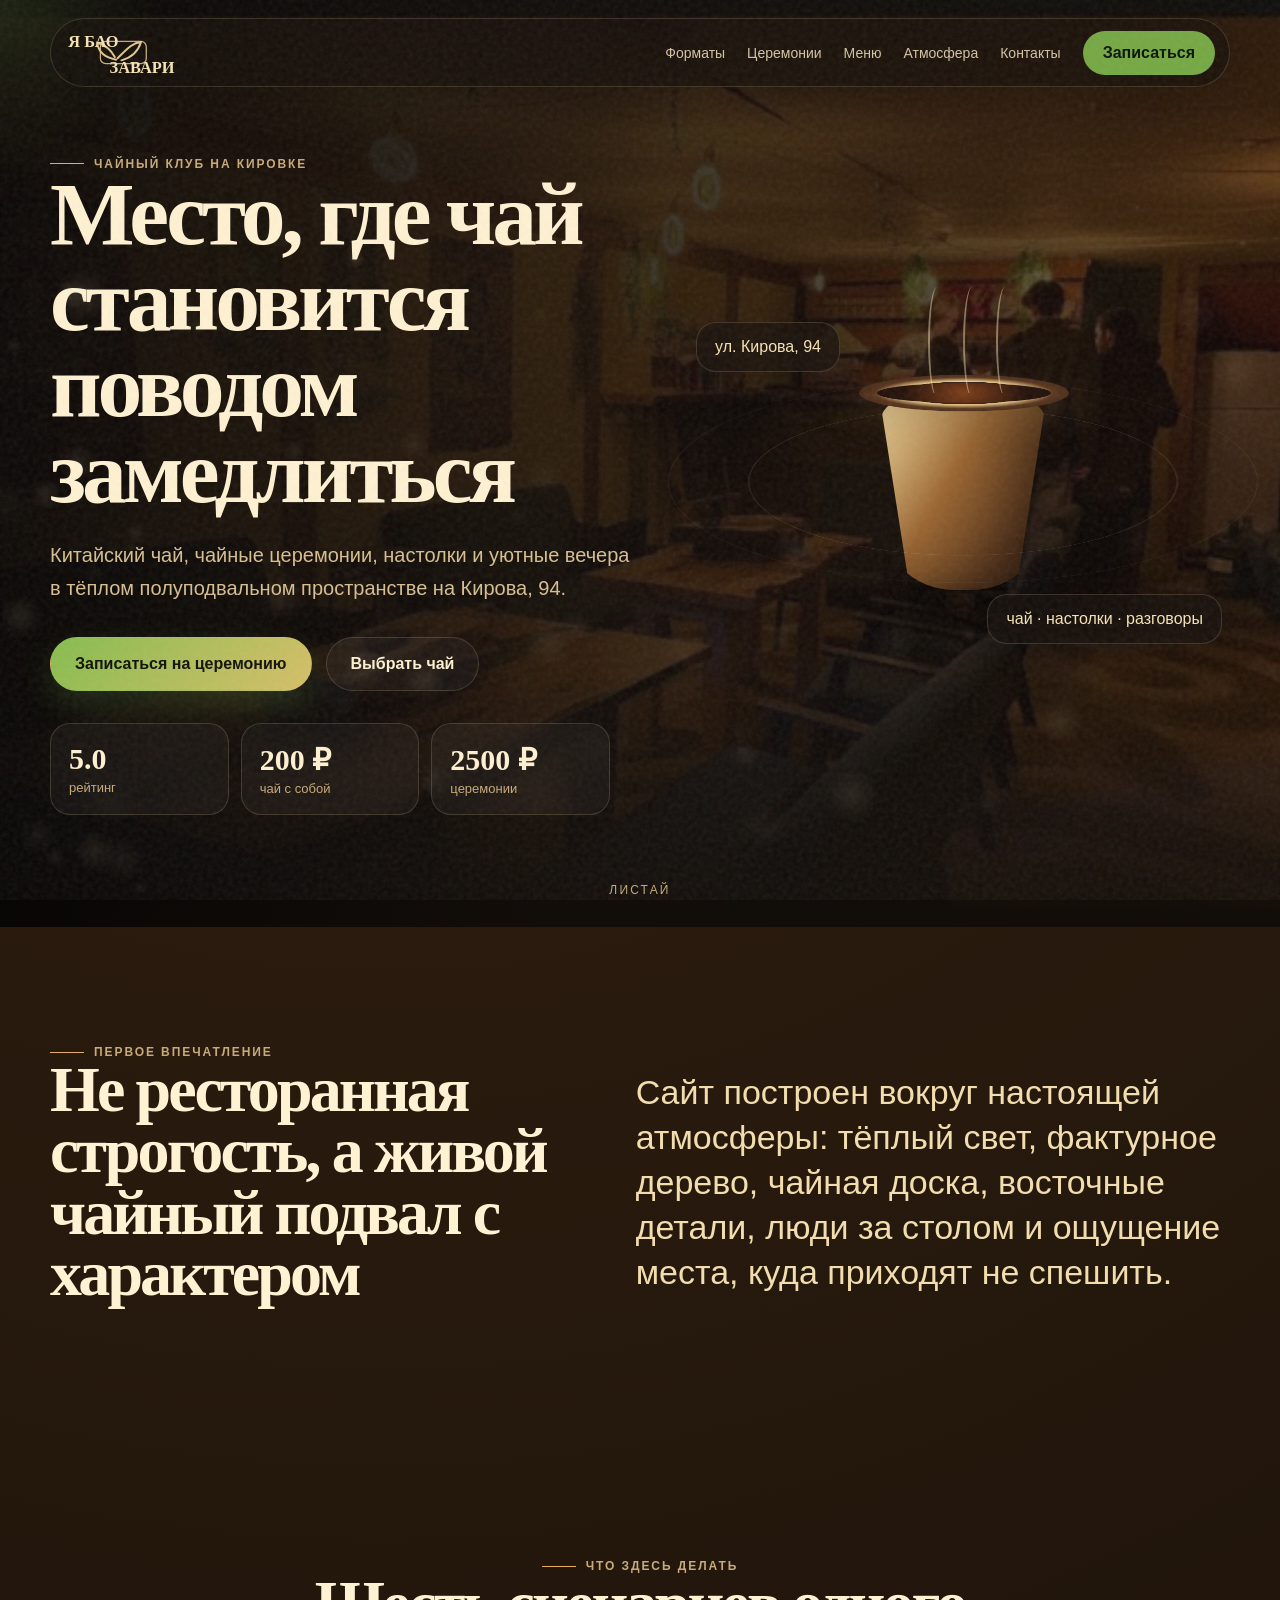
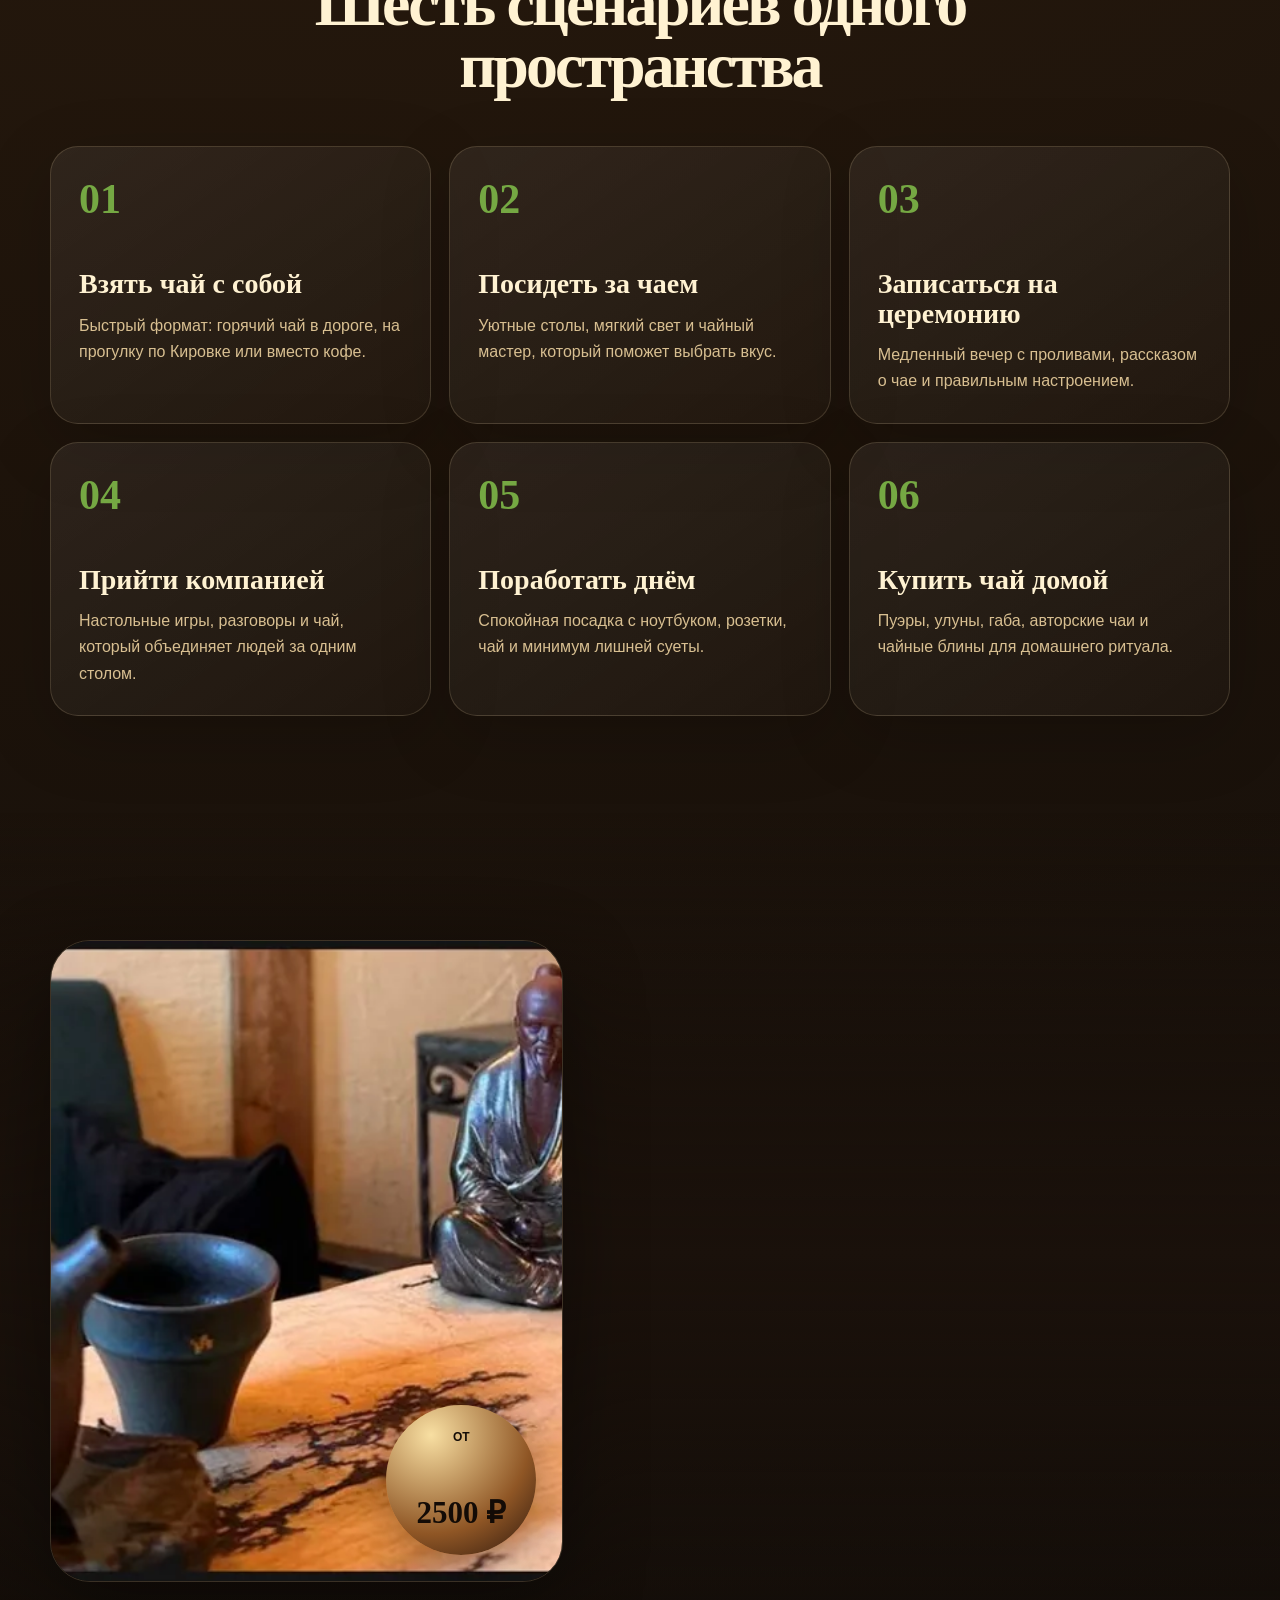
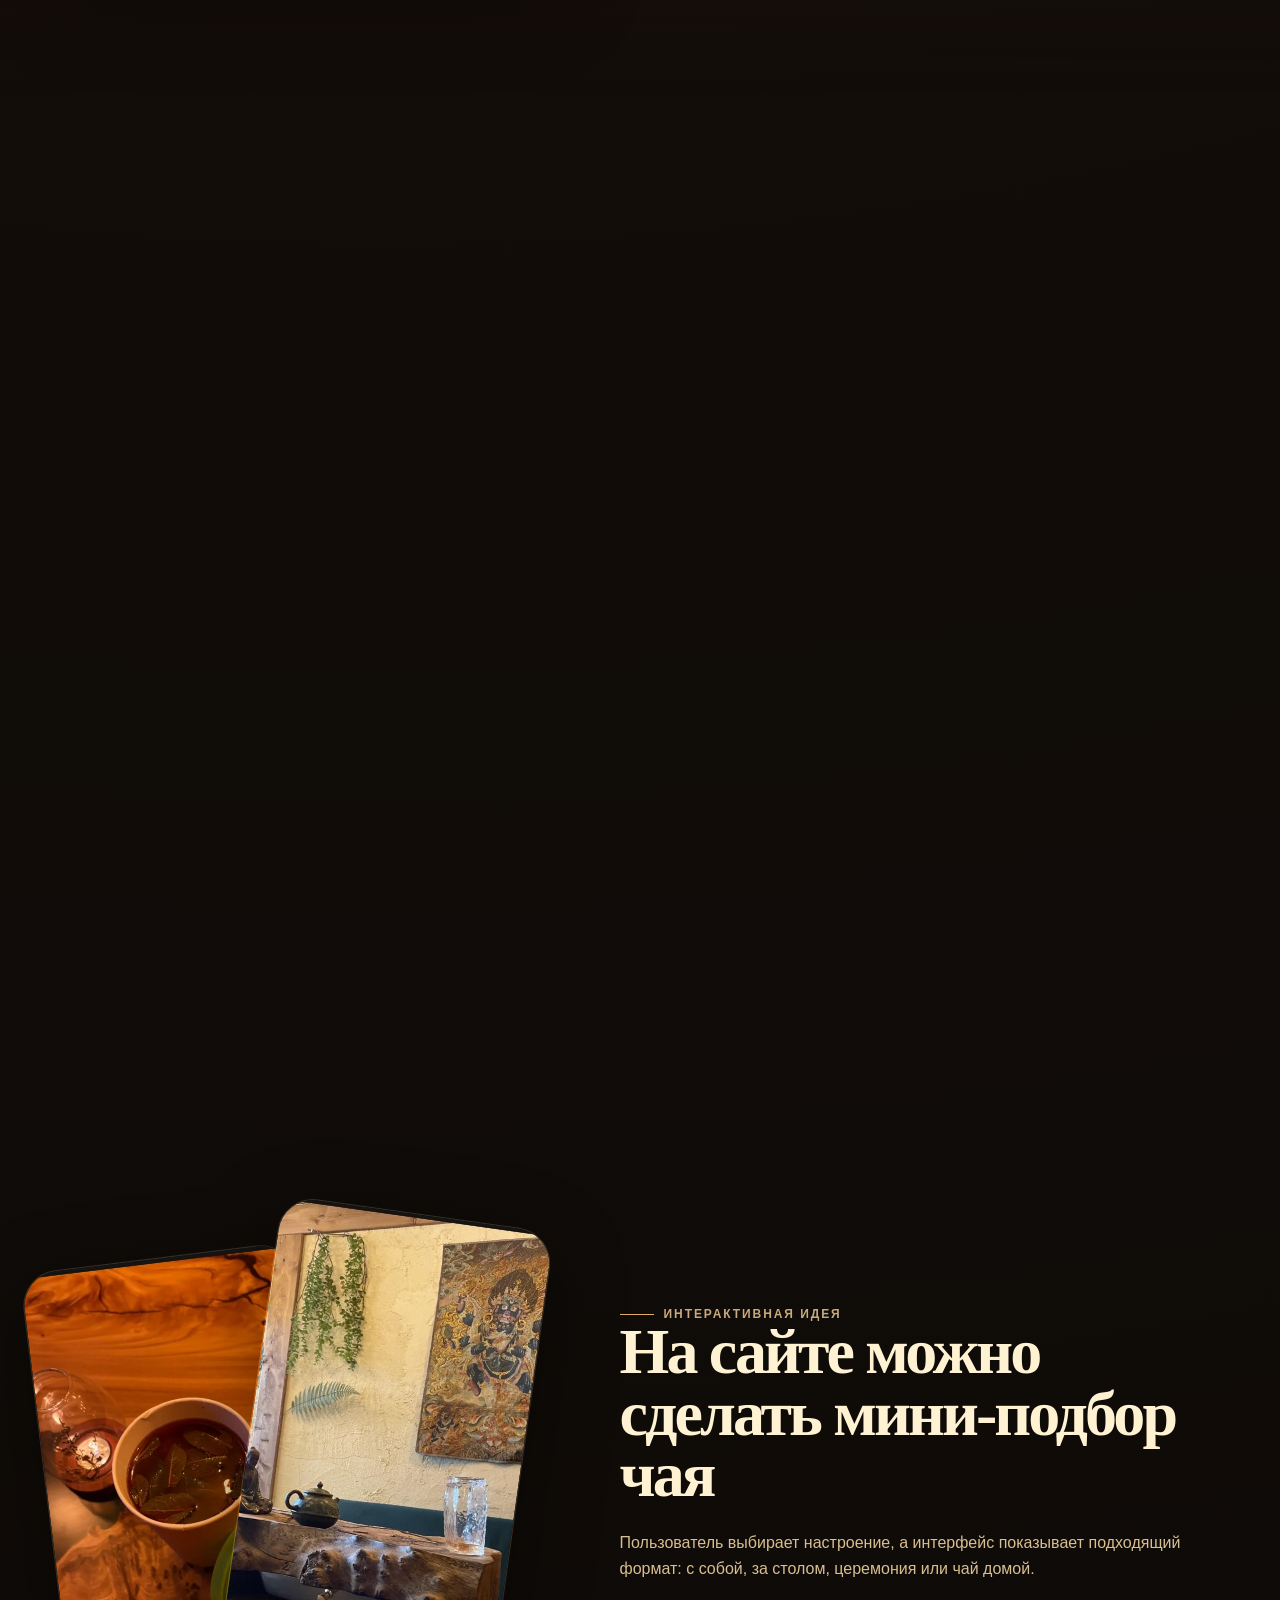
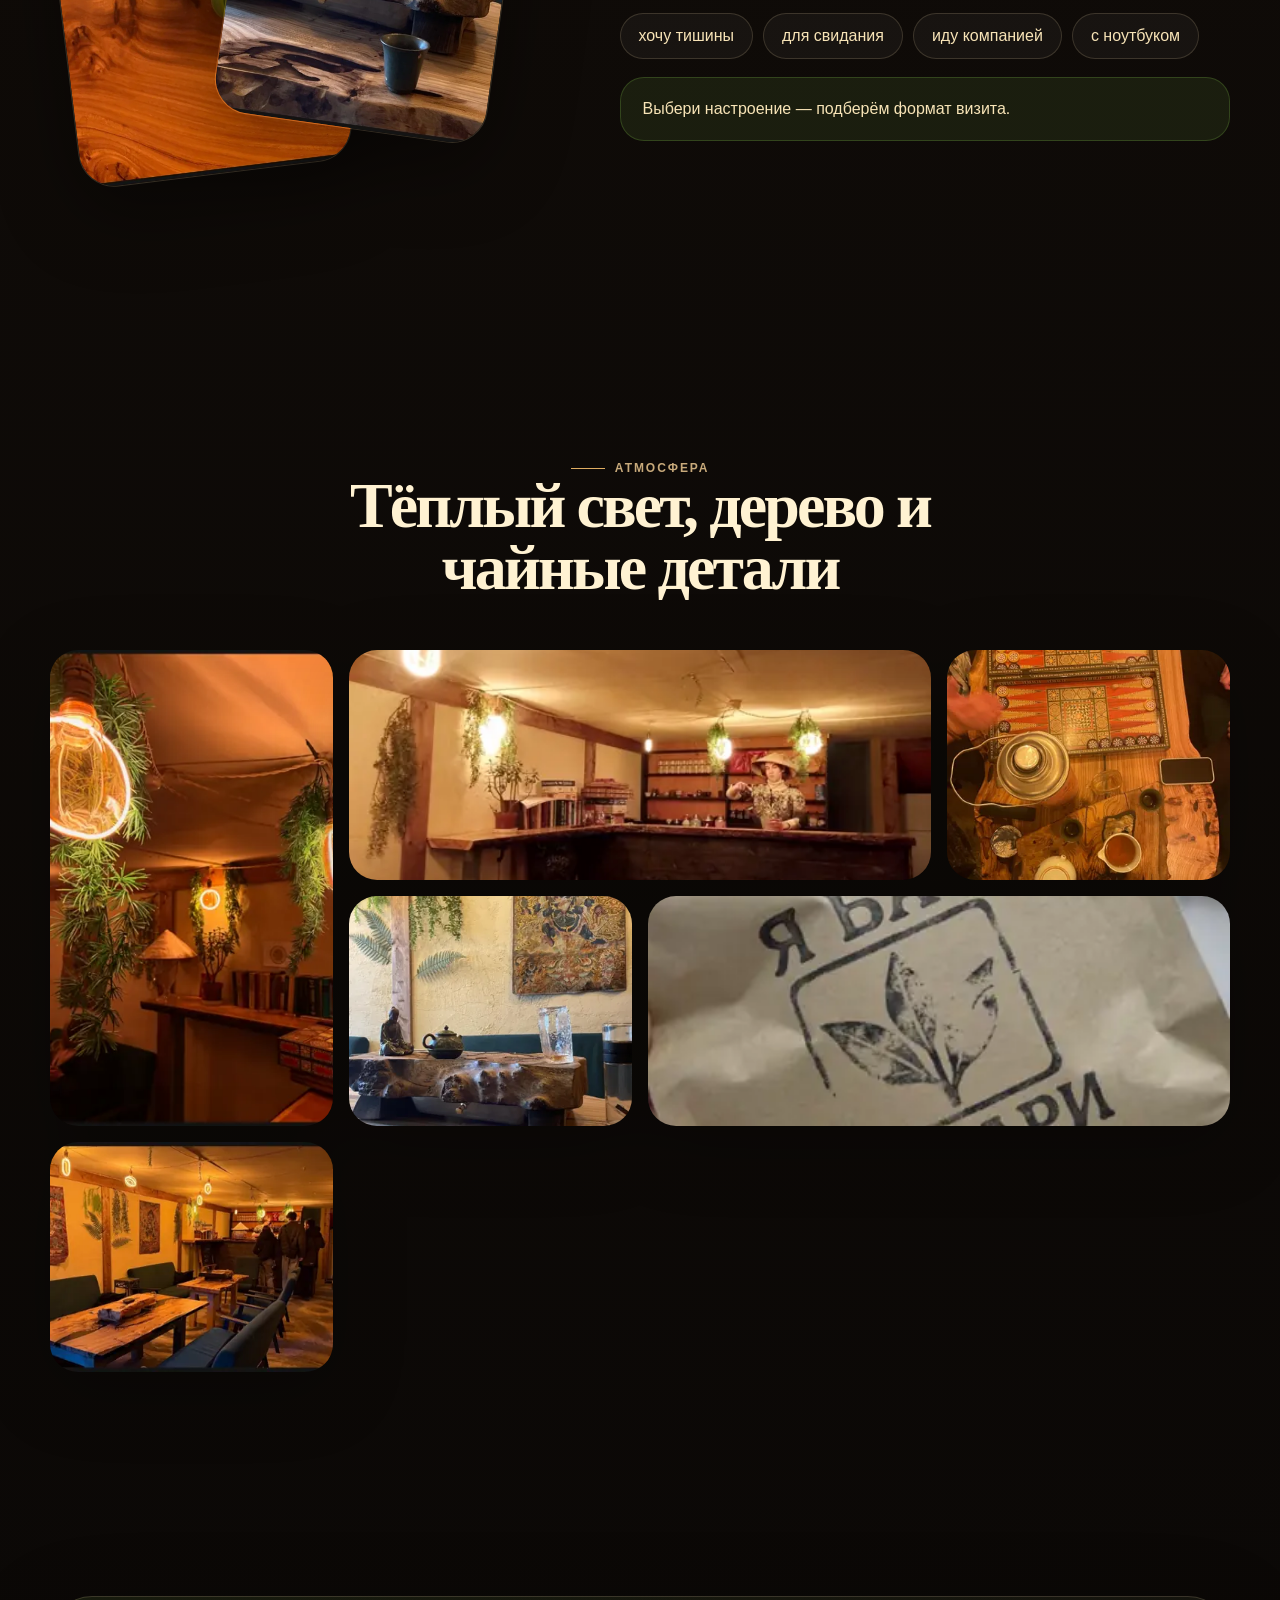
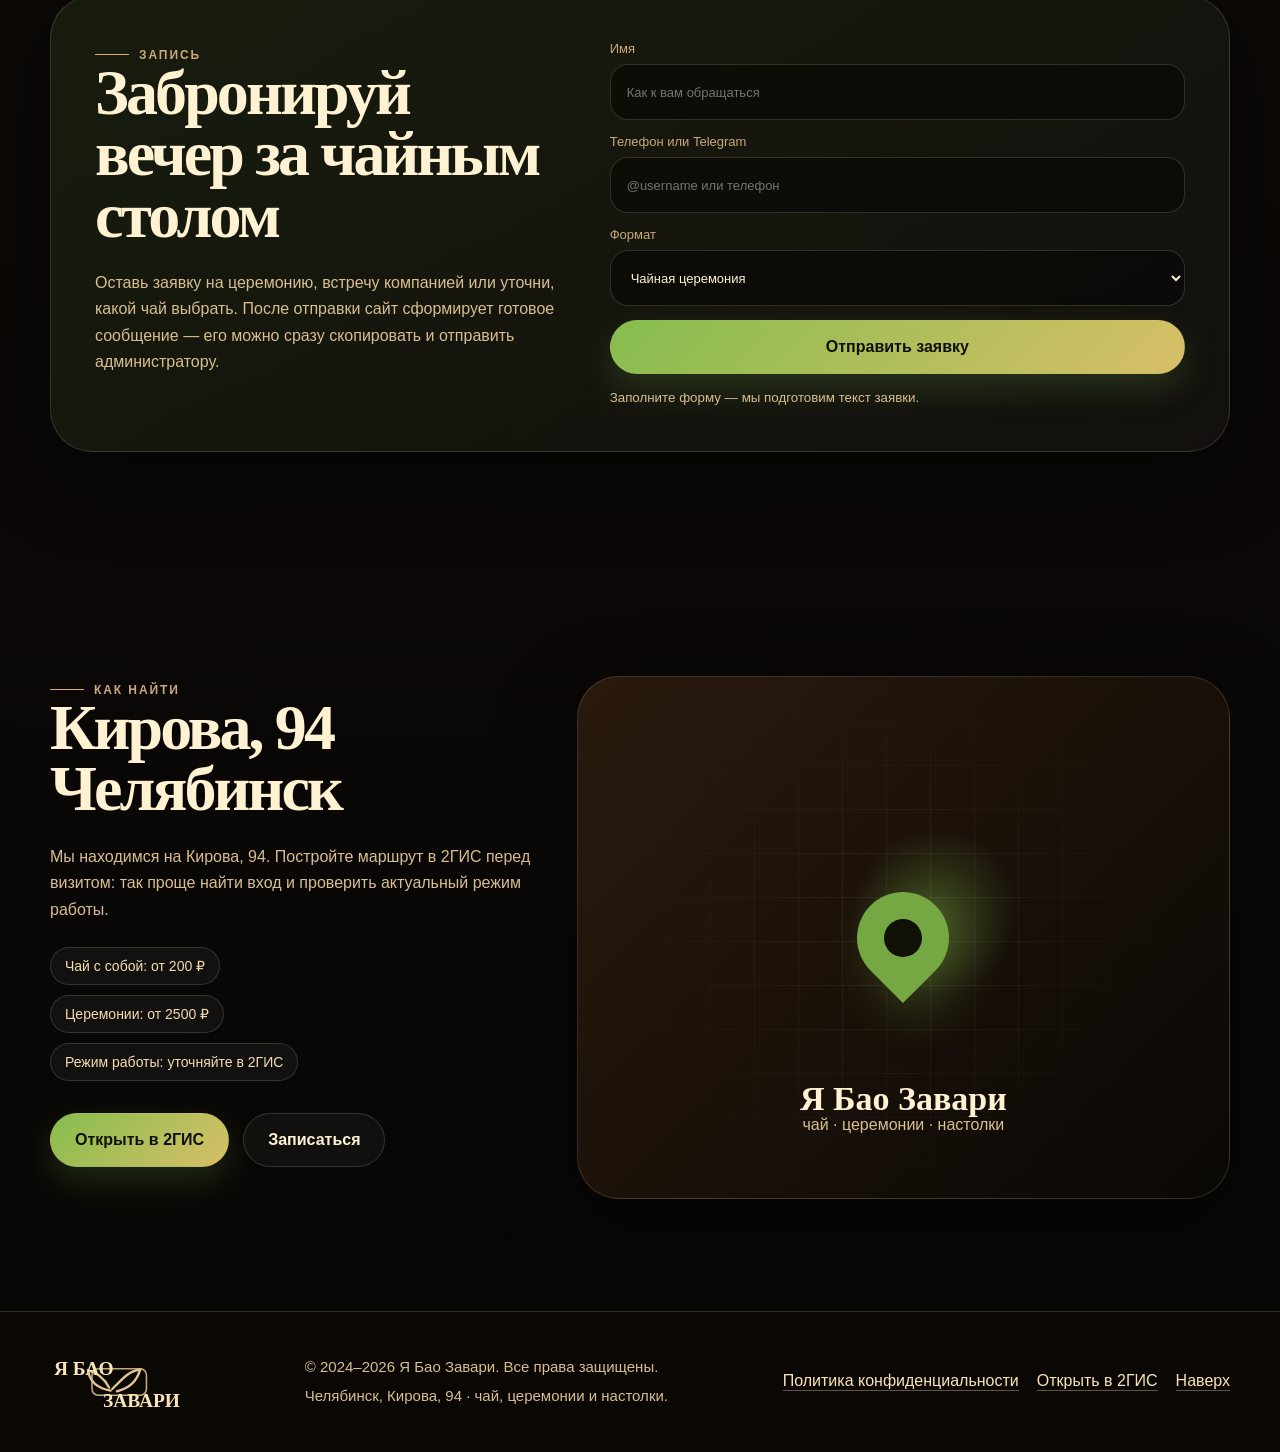
==== index.html @ 12f54cf1 "Доработка сайта" ====
<!doctype html>
<html lang="ru">
<head>
  <meta charset="UTF-8" />
  <meta name="viewport" content="width=device-width, initial-scale=1.0" />
  <title>Я Бао Завари — чайный клуб на Кировке</title>
  <meta name="description" content="Китайский чай, чайные церемонии, настолки и душевные вечера в чайной Я Бао Завари на Кирова, 94 в Челябинске." />
  <link rel="preload" href="assets/images/interior-wide.webp" as="image" />
  <link rel="stylesheet" href="css/styles.css" />
</head>
<body>
  <div class="noise" aria-hidden="true"></div>
  <div class="cursor-glow" aria-hidden="true"></div>
  <div class="preloader" aria-hidden="true"><span></span><b>завариваем</b></div>

  <header class="header" data-header>
    <a class="logo" href="#top" aria-label="Я Бао Завари">
      <img src="assets/icons/logo.svg" alt="Я Бао Завари" width="180" height="72" />
    </a>
    <button class="burger" type="button" aria-label="Открыть меню" aria-expanded="false"><span></span><span></span></button>
    <nav class="nav" data-nav>
      <a href="#rituals">Форматы</a>
      <a href="#ceremony">Церемонии</a>
      <a href="#menu">Меню</a>
      <a href="#gallery">Атмосфера</a>
      <a href="#contacts">Контакты</a>
    </nav>
    <a class="header-cta" href="#booking">Записаться</a>
  </header>

  <main id="top">
    <section class="hero section">
      <canvas class="steam-canvas" data-steam aria-hidden="true"></canvas>
      <div class="hero-bg">
        <img src="assets/images/interior-wide.webp" alt="Интерьер чайной Я Бао Завари" />
      </div>
      <div class="container hero-grid">
        <div class="hero-content reveal">
          <div class="eyebrow"><span></span> чайный клуб на Кировке</div>
          <h1>Место, где чай становится поводом замедлиться</h1>
          <p>Китайский чай, чайные церемонии, настолки и уютные вечера в тёплом полуподвальном пространстве на Кирова, 94.</p>
          <div class="hero-actions">
            <a href="#booking" class="btn btn-primary">Записаться на церемонию</a>
            <a href="#menu" class="btn btn-ghost">Выбрать чай</a>
          </div>
          <div class="stats" aria-label="Ключевая информация">
            <div><b>5.0</b><span>рейтинг</span></div>
            <div><b>200 ₽</b><span>чай с собой</span></div>
            <div><b>2500 ₽</b><span>церемонии</span></div>
          </div>
        </div>
        <div class="hero-visual reveal" data-tilt>
          <div class="orbit orbit-1"></div>
          <div class="orbit orbit-2"></div>
          <div class="tea-cup-3d">
            <div class="cup-steam"><i></i><i></i><i></i></div>
            <div class="cup-top"><span></span></div>
            <div class="cup-body"></div>
            <div class="cup-shadow"></div>
          </div>
          <div class="floating-card card-tea">ул. Кирова, 94</div>
          <div class="floating-card card-game">чай · настолки · разговоры</div>
        </div>
      </div>
      <a class="scroll-hint" href="#rituals">листай</a>
    </section>

    <section class="section intro">
      <div class="container split">
        <div class="section-head reveal">
          <div class="eyebrow"><span></span> первое впечатление</div>
          <h2>Не ресторанная строгость, а живой чайный подвал с характером</h2>
        </div>
        <p class="big-text reveal">Сайт построен вокруг настоящей атмосферы: тёплый свет, фактурное дерево, чайная доска, восточные детали, люди за столом и ощущение места, куда приходят не спешить.</p>
      </div>
    </section>

    <section class="section rituals" id="rituals">
      <div class="container">
        <div class="section-head center reveal">
          <div class="eyebrow"><span></span> что здесь делать</div>
          <h2>Шесть сценариев одного пространства</h2>
        </div>
        <div class="ritual-grid">
          <article class="ritual-card reveal" data-tilt><b>01</b><h3>Взять чай с собой</h3><p>Быстрый формат: горячий чай в дороге, на прогулку по Кировке или вместо кофе.</p></article>
          <article class="ritual-card reveal" data-tilt><b>02</b><h3>Посидеть за чаем</h3><p>Уютные столы, мягкий свет и чайный мастер, который поможет выбрать вкус.</p></article>
          <article class="ritual-card reveal" data-tilt><b>03</b><h3>Записаться на церемонию</h3><p>Медленный вечер с проливами, рассказом о чае и правильным настроением.</p></article>
          <article class="ritual-card reveal" data-tilt><b>04</b><h3>Прийти компанией</h3><p>Настольные игры, разговоры и чай, который объединяет людей за одним столом.</p></article>
          <article class="ritual-card reveal" data-tilt><b>05</b><h3>Поработать днём</h3><p>Спокойная посадка с ноутбуком, розетки, чай и минимум лишней суеты.</p></article>
          <article class="ritual-card reveal" data-tilt><b>06</b><h3>Купить чай домой</h3><p>Пуэры, улуны, габа, авторские чаи и чайные блины для домашнего ритуала.</p></article>
        </div>
      </div>
    </section>

    <section class="section ceremony" id="ceremony">
      <div class="container ceremony-grid">
        <div class="ceremony-media reveal" data-tilt>
          <img src="assets/images/gongfu.webp" alt="Чайная церемония за деревянным столом" />
          <div class="price-badge"><span>от</span><b>2500 ₽</b></div>
        </div>
        <div class="ceremony-content reveal">
          <div class="eyebrow"><span></span> главный продукт</div>
          <h2>Чайная церемония — это вечер без спешки</h2>
          <p>Мастер подбирает чай под настроение, заваривает проливами и ведёт через вкус, аромат и разговор. Подходит для свидания, небольшой компании или первого знакомства с китайским чаем.</p>
          <ul class="check-list">
            <li>запись заранее</li>
            <li>формат для пары или компании</li>
            <li>погружение в сорта и способы заваривания</li>
            <li>живой сценарий без музейной скуки</li>
          </ul>
          <a href="#booking" class="btn btn-primary">Хочу церемонию</a>
        </div>
      </div>
    </section>

    <section class="section menu" id="menu">
      <div class="container">
        <div class="section-head reveal">
          <div class="eyebrow"><span></span> меню по настроению</div>
          <h2>Выбирай не сорт, а состояние</h2>
        </div>
        <div class="menu-tabs reveal" role="tablist" aria-label="Фильтр меню">
          <button class="active" data-filter="all">всё</button>
          <button data-filter="deep">глубже</button>
          <button data-filter="soft">мягче</button>
          <button data-filter="fresh">свежее</button>
          <button data-filter="sweet">сладко</button>
        </div>
        <div class="tea-menu" data-menu>
          <article data-cat="deep" class="reveal"><span>шу пуэр</span><h3>Тёмный, плотный, земляной</h3><p>Для вечера, разговоров и состояния «хочу заземлиться».</p><b>от 250 ₽</b></article>
          <article data-cat="soft" class="reveal"><span>габа</span><h3>Мягкий чай для спокойствия</h3><p>Когда нужно выдохнуть, убрать шум и сесть поудобнее.</p><b>от 300 ₽</b></article>
          <article data-cat="fresh" class="reveal"><span>улун</span><h3>Цветочный и живой</h3><p>Для первого знакомства с китайским чаем и лёгкого настроения.</p><b>от 250 ₽</b></article>
          <article data-cat="sweet" class="reveal"><span>авторский</span><h3>Чай с ягодами и травами</h3><p>Понятный вкус для тех, кто пока не готов к сложным сортам.</p><b>от 200 ₽</b></article>
          <article data-cat="deep" class="reveal"><span>шэн пуэр</span><h3>Бодрый, терпкий, взрослый</h3><p>Для тех, кто любит характер и долгий чайный путь.</p><b>от 300 ₽</b></article>
          <article data-cat="fresh" class="reveal"><span>чай с собой</span><h3>Горячий стакан на прогулку</h3><p>Взял — и пошёл дальше по Кировке с зелёной крышкой.</p><b>от 200 ₽</b></article>
        </div>
      </div>
    </section>

    <section class="section experience">
      <div class="container experience-grid">
        <div class="phone-stack reveal">
          <img src="assets/images/takeaway.webp" alt="Чай с собой" />
          <img src="assets/images/tea-table.webp" alt="Чайник на столе" />
        </div>
        <div class="experience-content reveal">
          <div class="eyebrow"><span></span> интерактивная идея</div>
          <h2>На сайте можно сделать мини-подбор чая</h2>
          <p>Пользователь выбирает настроение, а интерфейс показывает подходящий формат: с собой, за столом, церемония или чай домой.</p>
          <div class="mood-picker" data-moods>
            <button data-mood="calm">хочу тишины</button>
            <button data-mood="date">для свидания</button>
            <button data-mood="company">иду компанией</button>
            <button data-mood="work">с ноутбуком</button>
          </div>
          <div class="mood-result" data-mood-result>Выбери настроение — подберём формат визита.</div>
        </div>
      </div>
    </section>

    <section class="section gallery" id="gallery">
      <div class="container">
        <div class="section-head center reveal">
          <div class="eyebrow"><span></span> атмосфера</div>
          <h2>Тёплый свет, дерево и чайные детали</h2>
        </div>
        <div class="gallery-grid" data-gallery>
          <button class="gallery-item tall reveal" data-src="assets/images/lights.webp"><img src="assets/images/lights-thumb.webp" alt="Тёплый свет и растения" /></button>
          <button class="gallery-item wide reveal" data-src="assets/images/bar-master.webp"><img src="assets/images/bar-master-thumb.webp" alt="Барная стойка и чайный мастер" /></button>
          <button class="gallery-item reveal" data-src="assets/images/games.webp"><img src="assets/images/games-thumb.webp" alt="Настольные игры в чайной" /></button>
          <button class="gallery-item reveal" data-src="assets/images/tea-table.webp"><img src="assets/images/tea-table-thumb.webp" alt="Чайный стол" /></button>
          <button class="gallery-item wide reveal" data-src="assets/images/logo-pack.webp"><img src="assets/images/logo-pack-thumb.webp" alt="Пакет с логотипом Я Бао Завари" /></button>
          <button class="gallery-item reveal" data-src="assets/images/interior-wide.webp"><img src="assets/images/interior-wide-thumb.webp" alt="Интерьер чайной" /></button>
        </div>
      </div>
    </section>

    <section class="section booking" id="booking">
      <div class="container booking-card reveal">
        <div>
          <div class="eyebrow"><span></span> запись</div>
          <h2>Забронируй вечер за чайным столом</h2>
          <p>Оставь заявку на церемонию, встречу компанией или уточни, какой чай выбрать. После отправки сайт сформирует готовое сообщение — его можно сразу скопировать и отправить администратору.</p>
        </div>
        <form class="form" data-form>
          <label><span>Имя</span><input type="text" name="name" placeholder="Как к вам обращаться" required /></label>
          <label><span>Телефон или Telegram</span><input type="text" name="contact" placeholder="@username или телефон" required /></label>
          <label><span>Формат</span><select name="format"><option>Чайная церемония</option><option>Стол для компании</option><option>Подобрать чай</option><option>Чай с собой / доставка</option></select></label>
          <button class="btn btn-primary" type="submit">Отправить заявку</button>
          <small data-form-status>Заполните форму — мы подготовим текст заявки.</small>
        </form>
      </div>
    </section>

    <section class="section contacts" id="contacts">
      <div class="container contacts-grid">
        <div class="contact-info reveal">
          <div class="eyebrow"><span></span> как найти</div>
          <h2>Кирова, 94<br>Челябинск</h2>
          <p>Мы находимся на Кирова, 94. Постройте маршрут в 2ГИС перед визитом: так проще найти вход и проверить актуальный режим работы.</p>
          <div class="contact-meta">
            <span>Чай с собой: от 200 ₽</span>
            <span>Церемонии: от 2500 ₽</span>
            <span>Режим работы: уточняйте в 2ГИС</span>
          </div>
          <div class="contact-actions">
            <a class="btn btn-primary" href="https://2gis.ru/chelyabinsk/geo/70000001110715460" target="_blank" rel="noopener">Открыть в 2ГИС</a>
            <a class="btn btn-ghost" href="#booking">Записаться</a>
          </div>
        </div>
        <div class="map-card reveal" data-tilt>
          <div class="map-grid-lines"></div>
          <div class="pin"><span></span></div>
          <b>Я Бао Завари</b>
          <p>чай · церемонии · настолки</p>
        </div>
      </div>
    </section>
  </main>

  <footer class="footer">
    <div class="container footer-row">
      <a class="footer-logo" href="#top" aria-label="Я Бао Завари">
        <img src="assets/icons/logo.svg" alt="Я Бао Завари" width="140" />
      </a>
      <div class="footer-copy">
        <p>© <span data-start-year>2024</span>–<span data-current-year>2026</span> Я Бао Завари. Все права защищены.</p>
        <p>Челябинск, Кирова, 94 · чай, церемонии и настолки.</p>
      </div>
      <div class="footer-links">
        <a href="privacy.html">Политика конфиденциальности</a>
        <a href="https://2gis.ru/chelyabinsk/geo/70000001110715460" target="_blank" rel="noopener">Открыть в 2ГИС</a>
        <a href="#top">Наверх</a>
      </div>
    </div>
  </footer>

  <div class="lightbox" data-lightbox aria-hidden="true">
    <button type="button" aria-label="Закрыть" data-close>×</button>
    <img src="" alt="" />
  </div>

  <script src="js/app.js"></script>
</body>
</html>
---- css/styles.css ----
:root{
  --bg:#120d09;--bg2:#1b120b;--card:#21170f;--card2:#2a1d13;--text:#fff2d2;--muted:#c8aa7b;--accent:#75a843;--accent2:#e0ad62;--line:rgba(255,226,178,.16);--shadow:0 24px 80px rgba(0,0,0,.42);--radius:28px;--container:1180px;
}
*{box-sizing:border-box}html{scroll-behavior:smooth}body{margin:0;font-family:Inter,Arial,sans-serif;background:radial-gradient(circle at 30% 0,#33200f 0,#120d09 42%,#080605 100%);color:var(--text);overflow-x:hidden}body.lock{overflow:hidden}
a{color:inherit;text-decoration:none}img{max-width:100%;display:block}button,input,select{font:inherit}.container{width:min(var(--container),calc(100% - 32px));margin-inline:auto}.section{position:relative;padding:112px 0}.noise{position:fixed;inset:0;pointer-events:none;z-index:100;opacity:.12;background-image:url("data:image/svg+xml,%3Csvg viewBox='0 0 200 200' xmlns='http://www.w3.org/2000/svg'%3E%3Cfilter id='n'%3E%3CfeTurbulence type='fractalNoise' baseFrequency='.9' numOctaves='4'/%3E%3C/filter%3E%3Crect width='100%25' height='100%25' filter='url(%23n)' opacity='.7'/%3E%3C/svg%3E")}.cursor-glow{position:fixed;width:360px;height:360px;border-radius:50%;background:radial-gradient(circle,rgba(117,168,67,.16),transparent 62%);transform:translate(-50%,-50%);pointer-events:none;z-index:1;mix-blend-mode:screen}.preloader{position:fixed;inset:0;background:#090705;z-index:999;display:grid;place-items:center;gap:14px;transition:.55s ease}.preloader.hidden{opacity:0;visibility:hidden}.preloader span{width:68px;height:68px;border:1px solid var(--line);border-top-color:var(--accent);border-radius:50%;animation:spin 1s linear infinite}.preloader b{font-family:Georgia,serif;color:var(--muted);letter-spacing:.12em;text-transform:uppercase}@keyframes spin{to{transform:rotate(360deg)}}
.header{position:fixed;z-index:90;left:50%;top:18px;transform:translateX(-50%);width:min(1180px,calc(100% - 28px));display:flex;align-items:center;gap:22px;padding:10px 14px;background:rgba(18,13,9,.58);border:1px solid var(--line);border-radius:999px;backdrop-filter:blur(18px);box-shadow:0 10px 50px rgba(0,0,0,.25);transition:.3s}.header.scrolled{top:8px;background:rgba(18,13,9,.82)}.logo{display:flex;width:126px;min-width:126px}.nav{display:flex;gap:22px;align-items:center;margin-left:auto}.nav a{font-size:14px;color:#ead8b5;opacity:.9;transition:.25s}.nav a:hover{color:white}.header-cta{padding:13px 20px;border-radius:999px;background:var(--accent);color:#0b1206;font-weight:800}.burger{display:none;margin-left:auto;background:none;border:0;width:44px;height:44px;position:relative}.burger span{display:block;height:2px;background:var(--text);margin:7px;border-radius:10px;transition:.25s}.burger.active span:first-child{transform:translateY(9px) rotate(45deg)}.burger.active span:last-child{transform:rotate(-45deg)}
.hero{min-height:100svh;display:flex;align-items:center;padding-top:150px;overflow:hidden}.hero-bg{position:absolute;inset:0;z-index:-2}.hero-bg:after{content:"";position:absolute;inset:0;background:linear-gradient(90deg,rgba(8,6,5,.96) 0,rgba(18,13,9,.82) 42%,rgba(18,13,9,.44) 100%),linear-gradient(0deg,#120d09 0,transparent 28%)}.hero-bg img{width:100%;height:100%;object-fit:cover;filter:saturate(.9) brightness(.68)}.steam-canvas{position:absolute;inset:0;z-index:-1;opacity:.58}.hero-grid{display:grid;grid-template-columns:minmax(0,1.05fr) minmax(330px,.95fr);align-items:center;gap:56px}.eyebrow{display:inline-flex;align-items:center;gap:10px;color:var(--muted);letter-spacing:.16em;text-transform:uppercase;font-size:12px;font-weight:800}.eyebrow span{width:34px;height:1px;background:var(--accent2)}h1,h2,h3,p{margin-top:0}h1,h2{font-family:Georgia,'Times New Roman',serif;line-height:.96;letter-spacing:-.045em}h1{font-size:clamp(46px,7vw,104px);margin-bottom:24px}h2{font-size:clamp(36px,5vw,72px);margin-bottom:24px}h3{font-family:Georgia,serif;font-size:28px;line-height:1.05;margin-bottom:14px}p{color:#d8bf91;line-height:1.65}.hero-content p{font-size:20px;max-width:620px}.hero-actions,.contact-actions{display:flex;flex-wrap:wrap;gap:14px;margin:32px 0}.btn{display:inline-flex;align-items:center;justify-content:center;min-height:54px;padding:0 24px;border-radius:999px;border:1px solid transparent;font-weight:850;cursor:pointer;transition:.28s}.btn-primary{background:linear-gradient(135deg,#86bd4e,#d8bf67);color:#101106;box-shadow:0 14px 34px rgba(117,168,67,.22)}.btn-primary:hover{transform:translateY(-3px);box-shadow:0 18px 44px rgba(117,168,67,.32)}.btn-ghost{border-color:var(--line);background:rgba(255,255,255,.04);color:var(--text)}.btn-ghost:hover{background:rgba(255,255,255,.09);transform:translateY(-3px)}.stats{display:grid;grid-template-columns:repeat(3,1fr);gap:12px;max-width:560px}.stats div{padding:18px;border:1px solid var(--line);border-radius:20px;background:rgba(255,255,255,.04);backdrop-filter:blur(12px)}.stats b{font-family:Georgia,serif;font-size:30px}.stats span{display:block;color:var(--muted);font-size:13px;margin-top:4px}.hero-visual{position:relative;min-height:560px;display:grid;place-items:center;transform-style:preserve-3d}.orbit{position:absolute;border:1px solid var(--line);border-radius:50%;transform:rotateX(70deg) rotateZ(20deg);animation:orbit 11s linear infinite}.orbit-1{width:430px;height:430px}.orbit-2{width:590px;height:590px;animation-duration:17s;opacity:.45}.tea-cup-3d{position:relative;width:270px;height:320px;transform-style:preserve-3d;animation:float 5s ease-in-out infinite}.cup-top{position:absolute;left:31px;top:32px;width:210px;height:78px;border-radius:50%;background:radial-gradient(ellipse at center,#372015 0 43%,#f1d08e 44%,#5a351d 60%,#21140d 100%);transform:rotateX(62deg);box-shadow:0 25px 70px rgba(224,173,98,.18)}.cup-top span{position:absolute;inset:18px;border-radius:50%;background:radial-gradient(circle,#7e3d18,#221009 70%)}.cup-body{position:absolute;left:52px;top:78px;width:166px;height:190px;border-radius:24px 24px 74px 74px;background:linear-gradient(120deg,#f8dfa2,#9a6530 42%,#32180d 100%);clip-path:polygon(0 0,100% 0,82% 100%,18% 100%);box-shadow:inset -30px 0 60px rgba(0,0,0,.34),0 35px 70px rgba(0,0,0,.44)}.cup-shadow{position:absolute;left:36px;bottom:5px;width:200px;height:44px;border-radius:50%;background:rgba(0,0,0,.42);filter:blur(10px)}.cup-steam i{position:absolute;bottom:245px;width:18px;height:110px;border-radius:50%;border-left:2px solid rgba(255,236,190,.45);filter:blur(.2px);animation:steam 3.8s infinite ease-in-out}.cup-steam i:nth-child(1){left:100px}.cup-steam i:nth-child(2){left:135px;animation-delay:.6s}.cup-steam i:nth-child(3){left:168px;animation-delay:1.2s}.floating-card{position:absolute;padding:15px 18px;border-radius:20px;background:rgba(24,17,12,.7);border:1px solid var(--line);box-shadow:var(--shadow);backdrop-filter:blur(14px);color:#f8e4b7}.card-tea{left:0;top:120px}.card-game{right:8px;bottom:118px}.scroll-hint{position:absolute;left:50%;bottom:30px;transform:translateX(-50%);font-size:12px;text-transform:uppercase;letter-spacing:.18em;color:var(--muted)}@keyframes orbit{to{transform:rotateX(70deg) rotateZ(380deg)}}@keyframes float{50%{transform:translateY(-18px) rotateY(8deg)}}@keyframes steam{0%{opacity:0;transform:translateY(40px) scale(.7)}35%{opacity:1}100%{opacity:0;transform:translateY(-42px) translateX(20px) scale(1.2)}}
.split{display:grid;grid-template-columns:.95fr 1.05fr;gap:48px;align-items:end}.big-text{font-size:clamp(22px,3vw,34px);line-height:1.32;color:#f2ddaf}.section-head{max-width:760px}.section-head.center{margin-inline:auto;text-align:center}.ritual-grid{display:grid;grid-template-columns:repeat(3,1fr);gap:18px;margin-top:50px}.ritual-card,.tea-menu article{min-height:260px;padding:28px;border-radius:var(--radius);background:linear-gradient(145deg,rgba(255,255,255,.065),rgba(255,255,255,.02));border:1px solid var(--line);box-shadow:0 20px 70px rgba(0,0,0,.18);transform-style:preserve-3d}.ritual-card b{color:var(--accent);font-family:Georgia,serif;font-size:42px}.ritual-card h3{margin-top:46px}.ritual-card p{margin-bottom:0}.ceremony{background:linear-gradient(180deg,transparent,#1a110b 50%,transparent)}.ceremony-grid{display:grid;grid-template-columns:.92fr 1.08fr;gap:64px;align-items:center}.ceremony-media{position:relative;border-radius:40px;overflow:hidden;box-shadow:var(--shadow);border:1px solid var(--line)}.ceremony-media img{width:100%;height:640px;object-fit:cover}.price-badge{position:absolute;right:26px;bottom:26px;width:150px;height:150px;border-radius:50%;display:grid;place-items:center;background:radial-gradient(circle at 30% 20%,#f8dfa2,#8f5625 62%,#2b160d);box-shadow:0 15px 60px rgba(0,0,0,.4);color:#130b06;text-align:center}.price-badge span{display:block;text-transform:uppercase;font-size:12px;font-weight:900}.price-badge b{font-family:Georgia,serif;font-size:31px}.check-list{display:grid;gap:12px;list-style:none;padding:0;margin:28px 0}.check-list li{position:relative;padding-left:34px;color:#f1d7a7}.check-list li:before{content:"";position:absolute;left:0;top:.25em;width:18px;height:18px;border-radius:50%;background:var(--accent)}.check-list li:after{content:"";position:absolute;left:6px;top:.55em;width:6px;height:10px;border:solid #111;border-width:0 2px 2px 0;transform:rotate(45deg)}.menu-tabs{display:flex;gap:10px;flex-wrap:wrap;margin:34px 0}.menu-tabs button,.mood-picker button{padding:13px 18px;border-radius:999px;border:1px solid var(--line);background:rgba(255,255,255,.04);color:#f8e4b7;cursor:pointer;transition:.25s}.menu-tabs button.active,.menu-tabs button:hover,.mood-picker button.active,.mood-picker button:hover{background:var(--accent);color:#101106;border-color:var(--accent)}.tea-menu{display:grid;grid-template-columns:repeat(3,1fr);gap:18px}.tea-menu article{min-height:245px;transition:.35s}.tea-menu article.hide{opacity:0;transform:scale(.94);display:none}.tea-menu span{color:var(--accent);font-weight:900;text-transform:uppercase;letter-spacing:.12em;font-size:12px}.tea-menu b{display:inline-block;margin-top:16px;color:#f8e4b7}.experience-grid{display:grid;grid-template-columns:.9fr 1.1fr;gap:70px;align-items:center}.phone-stack{position:relative;min-height:620px}.phone-stack img{position:absolute;width:55%;height:520px;object-fit:cover;border-radius:36px;border:1px solid var(--line);box-shadow:var(--shadow)}.phone-stack img:first-child{left:0;top:45px;transform:rotate(-7deg)}.phone-stack img:last-child{right:6%;top:0;transform:rotate(8deg)}.mood-picker{display:flex;gap:10px;flex-wrap:wrap;margin-top:30px}.mood-result{margin-top:18px;padding:22px;border-radius:24px;background:rgba(117,168,67,.12);border:1px solid rgba(117,168,67,.28);color:#f8e4b7}.gallery-grid{display:grid;grid-template-columns:repeat(4,1fr);grid-auto-rows:230px;gap:16px;margin-top:52px}.gallery-item{padding:0;border:0;background:none;border-radius:28px;overflow:hidden;cursor:pointer;box-shadow:0 18px 70px rgba(0,0,0,.25)}.gallery-item img{width:100%;height:100%;object-fit:cover;transition:.45s}.gallery-item:hover img{transform:scale(1.08)}.gallery-item.tall{grid-row:span 2}.gallery-item.wide{grid-column:span 2}.booking-card{display:grid;grid-template-columns:.9fr 1.1fr;gap:44px;padding:44px;border:1px solid var(--line);border-radius:42px;background:linear-gradient(145deg,rgba(117,168,67,.12),rgba(255,255,255,.035));box-shadow:var(--shadow)}.form{display:grid;gap:14px}.form label{display:grid;gap:8px;color:var(--muted);font-size:13px}.form input,.form select{width:100%;min-height:56px;border-radius:18px;border:1px solid var(--line);background:rgba(9,7,5,.55);color:var(--text);padding:0 16px;outline:0}.form input:focus,.form select:focus{border-color:var(--accent)}.form small{color:var(--muted)}.contacts-grid{display:grid;grid-template-columns:.85fr 1.15fr;gap:44px;align-items:stretch}.map-card{min-height:420px;position:relative;overflow:hidden;border-radius:42px;border:1px solid var(--line);background:radial-gradient(circle at 55% 45%,rgba(117,168,67,.36),transparent 18%),linear-gradient(135deg,#2a1a0d,#0a0806);box-shadow:var(--shadow);display:grid;place-items:center;text-align:center}.map-grid-lines{position:absolute;inset:0;background-image:linear-gradient(rgba(255,255,255,.07) 1px,transparent 1px),linear-gradient(90deg,rgba(255,255,255,.07) 1px,transparent 1px);background-size:44px 44px;mask-image:radial-gradient(circle,black,transparent 70%)}.pin{position:relative;width:92px;height:92px;border-radius:50% 50% 50% 0;background:var(--accent);transform:rotate(-45deg);box-shadow:0 20px 50px rgba(117,168,67,.35)}.pin span{position:absolute;inset:27px;background:#101106;border-radius:50%}.map-card b,.map-card p{position:absolute}.map-card b{bottom:80px;font-family:Georgia,serif;font-size:34px}.map-card p{bottom:44px}.footer{padding:34px 0;border-top:1px solid var(--line);background:#0a0705}.footer-row{display:flex;align-items:center;gap:24px;justify-content:space-between}.footer p{max-width:520px;margin:0;font-size:14px}.lightbox{position:fixed;inset:0;z-index:200;display:grid;place-items:center;background:rgba(0,0,0,.86);opacity:0;visibility:hidden;transition:.25s;padding:24px}.lightbox.open{opacity:1;visibility:visible}.lightbox img{max-height:88svh;border-radius:28px;box-shadow:var(--shadow)}.lightbox button{position:absolute;right:24px;top:24px;width:52px;height:52px;border-radius:50%;border:1px solid var(--line);background:rgba(255,255,255,.08);color:white;font-size:34px;cursor:pointer}.reveal{opacity:0;transform:translateY(32px);transition:opacity .75s ease,transform .75s ease}.reveal.show{opacity:1;transform:translateY(0)}
@media (max-width:1024px){.section{padding:88px 0}.hero-grid,.split,.ceremony-grid,.experience-grid,.booking-card,.contacts-grid{grid-template-columns:1fr}.hero-visual{min-height:420px}.ritual-grid,.tea-menu{grid-template-columns:repeat(2,1fr)}.gallery-grid{grid-template-columns:repeat(2,1fr)}.phone-stack{min-height:540px}.ceremony-media img{height:540px}}
@media (max-width:820px){.header{border-radius:28px}.burger{display:block}.nav{position:absolute;left:0;right:0;top:76px;display:grid;padding:18px;background:rgba(18,13,9,.96);border:1px solid var(--line);border-radius:28px;opacity:0;visibility:hidden;transform:translateY(-10px);transition:.25s}.nav.active{opacity:1;visibility:visible;transform:translateY(0)}.header-cta{display:none}.hero{padding-top:120px}.stats{grid-template-columns:1fr}.hero-content p{font-size:18px}.ritual-grid,.tea-menu{grid-template-columns:1fr}.gallery-grid{grid-template-columns:1fr;grid-auto-rows:250px}.gallery-item.tall,.gallery-item.wide{grid-column:auto;grid-row:auto}.footer-row{align-items:flex-start;flex-direction:column}.cursor-glow{display:none}}
@media (max-width:560px){.container{width:min(100% - 24px,var(--container))}.section{padding:72px 0}h1{font-size:44px}h2{font-size:37px}.hero-actions,.contact-actions{display:grid}.btn{width:100%}.hero-visual{min-height:330px}.orbit-1{width:270px;height:270px}.orbit-2{width:350px;height:350px}.tea-cup-3d{transform:scale(.74);animation:floatMobile 5s ease-in-out infinite}.floating-card{font-size:12px}.card-tea{left:8px;top:60px}.card-game{right:0;bottom:60px}.ceremony-media img{height:430px}.price-badge{width:118px;height:118px}.price-badge b{font-size:24px}.phone-stack{min-height:440px}.phone-stack img{height:380px;width:62%;border-radius:28px}.booking-card{padding:24px;border-radius:30px}.map-card{min-height:340px}@keyframes floatMobile{50%{transform:scale(.74) translateY(-12px)}}}
@media (prefers-reduced-motion:reduce){*,*:before,*:after{animation:none!important;transition:none!important;scroll-behavior:auto!important}.reveal{opacity:1;transform:none}}

/* ===== Responsive polish v2: 1920 / 1200 / 768 / 480 ===== */
html{scroll-padding-top:112px}#rituals,#ceremony,#menu,#gallery,#booking,#contacts{scroll-margin-top:112px}.section{overflow:hidden}.header{min-height:68px}.logo img{width:100%;height:auto}.footer{padding:42px 0 calc(42px + env(safe-area-inset-bottom));}.footer-row{align-items:center}.footer-logo{display:flex;flex:0 0 auto}.footer-copy{display:grid;gap:6px;max-width:560px}.footer-copy p{margin:0;font-size:15px;line-height:1.5}.footer-links{display:flex;gap:18px;align-items:center;flex-wrap:wrap;justify-content:flex-end}.footer-links a,.footer>a{color:#f8e4b7;border-bottom:1px solid rgba(248,228,183,.35);transition:.25s}.footer-links a:hover{color:#fff;border-color:#fff}.policy-page{padding-top:96px}.policy-card{max-width:920px;padding:46px;border:1px solid var(--line);border-radius:42px;background:linear-gradient(145deg,rgba(255,255,255,.055),rgba(255,255,255,.018));box-shadow:var(--shadow)}.policy-card h1{font-size:clamp(42px,6vw,78px);margin:20px 0 28px}.policy-card h2{font-size:clamp(28px,3vw,44px);margin-top:36px}.policy-note{padding:18px 20px;border:1px solid rgba(117,168,67,.28);border-radius:22px;background:rgba(117,168,67,.12)}

@media (min-width:1441px){
  :root{--container:1320px}.header{width:min(1320px,calc(100% - 64px));}.hero-grid{grid-template-columns:1fr .88fr;gap:86px}.hero-content p{font-size:22px}.ritual-grid,.tea-menu{gap:22px}.gallery-grid{grid-auto-rows:270px}.ceremony-media img{height:700px}.phone-stack{min-height:680px}.phone-stack img{height:580px}.footer-copy p{font-size:16px}
}

@media (max-width:1200px){
  :root{--container:1040px}.header{width:calc(100% - 36px);gap:16px}.nav{gap:14px}.nav a{font-size:13px}.header-cta{padding-inline:16px}.section{padding:96px 0}.hero{padding-top:124px}.hero-grid{gap:40px;grid-template-columns:minmax(0,1fr) minmax(320px,.82fr)}h1{font-size:clamp(52px,7.6vw,86px)}h2{font-size:clamp(38px,5.8vw,62px)}.hero-visual{min-height:500px}.orbit-1{width:390px;height:390px}.orbit-2{width:520px;height:520px}.tea-cup-3d{transform:scale(.9)}.ritual-card,.tea-menu article{padding:24px}.ritual-grid,.tea-menu{gap:16px}.ceremony-grid,.experience-grid{gap:42px}.ceremony-media img{height:560px}.phone-stack{min-height:560px}.phone-stack img{height:470px}.gallery-grid{grid-auto-rows:210px}.booking-card{gap:34px;padding:36px}.footer-row{gap:22px}.footer-links{max-width:260px}
}

@media (max-width:768px){
  html{scroll-padding-top:92px}#rituals,#ceremony,#menu,#gallery,#booking,#contacts{scroll-margin-top:92px}.container{width:min(100% - 28px,var(--container))}.header{top:12px;width:calc(100% - 28px);min-height:66px;padding:8px 12px;border-radius:24px}.header.scrolled{top:8px;min-height:60px}.logo{width:112px;min-width:112px}.burger{display:block;width:42px;height:42px}.nav{top:72px;border-radius:24px;padding:16px;gap:4px}.nav a{font-size:16px;padding:12px 10px;border-radius:14px}.nav a:hover{background:rgba(255,255,255,.06)}.header-cta{display:none}.section{padding:82px 0}.hero{min-height:auto;padding:120px 0 78px}.hero-bg:after{background:linear-gradient(90deg,rgba(8,6,5,.94),rgba(18,13,9,.72)),linear-gradient(0deg,#120d09 0,transparent 34%)}.hero-grid,.split,.ceremony-grid,.experience-grid,.booking-card,.contacts-grid{grid-template-columns:1fr}.hero-grid{gap:34px}.eyebrow{font-size:11px;letter-spacing:.13em}.eyebrow span{width:26px}h1{font-size:clamp(42px,12.4vw,68px);line-height:.98;letter-spacing:-.04em}h2{font-size:clamp(34px,9.4vw,54px);line-height:1;letter-spacing:-.04em}h3{font-size:25px}.hero-content p{font-size:18px;line-height:1.58}.hero-actions{display:grid;gap:12px}.btn{width:100%;min-height:58px}.stats{grid-template-columns:repeat(3,1fr);gap:8px}.stats div{padding:14px 12px}.stats b{font-size:24px}.stats span{font-size:12px}.hero-visual{display:none}.scroll-hint{display:none}.big-text{font-size:24px}.ritual-grid,.tea-menu{grid-template-columns:1fr;margin-top:34px}.ritual-card,.tea-menu article{min-height:auto;padding:22px;border-radius:24px}.ritual-card h3{margin-top:22px}.ceremony-media{border-radius:30px}.ceremony-media img{height:440px}.price-badge{width:124px;height:124px;right:18px;bottom:18px}.price-badge b{font-size:24px}.menu-tabs{gap:8px;margin:24px 0}.menu-tabs button,.mood-picker button{padding:12px 15px}.phone-stack{min-height:420px;order:-1}.phone-stack img{height:360px;width:61%;border-radius:26px}.gallery-grid{grid-template-columns:1fr 1fr;grid-auto-rows:210px;gap:12px;margin-top:34px}.gallery-item{border-radius:22px}.gallery-item.wide{grid-column:span 2}.gallery-item.tall{grid-row:auto}.booking-card{padding:26px;border-radius:30px}.form input,.form select{min-height:58px}.map-card{min-height:360px;border-radius:30px}.footer-row{align-items:flex-start;flex-direction:column}.footer-links{justify-content:flex-start;max-width:none}.policy-page{padding-top:86px}.policy-card{padding:28px;border-radius:30px}
}

@media (max-width:480px){
  html{scroll-padding-top:82px}#rituals,#ceremony,#menu,#gallery,#booking,#contacts{scroll-margin-top:82px}.container{width:min(100% - 24px,var(--container))}.header{top:10px;width:calc(100% - 24px);min-height:58px;padding:7px 10px;border-radius:22px}.header.scrolled{top:6px;min-height:56px}.logo{width:96px;min-width:96px}.burger{width:40px;height:40px}.nav{top:64px;border-radius:22px}.section{padding:68px 0}.hero{padding:106px 0 64px}.hero-content .eyebrow{margin-bottom:12px}h1{font-size:40px;line-height:1.02;margin-bottom:20px;letter-spacing:-.035em}h2{font-size:33px;line-height:1.04;margin-bottom:20px;letter-spacing:-.035em}h3{font-size:23px}.hero-content p,p{line-height:1.56}.hero-content p{font-size:17px}.btn{min-height:56px;padding-inline:18px;font-size:16px}.stats{grid-template-columns:1fr}.stats div{border-radius:18px}.section-head.center{text-align:left}.big-text{font-size:21px}.ritual-card b{font-size:34px}.ceremony-media img{height:360px}.price-badge{width:104px;height:104px}.price-badge span{font-size:10px}.price-badge b{font-size:21px}.check-list{margin:22px 0}.menu-tabs{display:grid;grid-template-columns:1fr 1fr}.menu-tabs button{width:100%}.phone-stack{min-height:350px}.phone-stack img{height:300px;width:64%;border-radius:22px}.phone-stack img:first-child{top:32px}.gallery-grid{grid-template-columns:1fr;grid-auto-rows:230px}.gallery-item.wide{grid-column:auto}.booking-card{padding:22px;border-radius:26px}.form{gap:13px}.form input,.form select{border-radius:16px}.map-card{min-height:320px;border-radius:26px}.map-card b{font-size:28px;bottom:72px}.map-card p{bottom:38px}.pin{width:78px;height:78px}.pin span{inset:23px}.footer{padding-top:34px}.footer-copy p{font-size:14px}.footer-links{display:grid;gap:12px}.policy-card{padding:22px;border-radius:26px}.policy-card h1{font-size:38px}.policy-card h2{font-size:28px}.lightbox img{max-width:96vw;border-radius:18px}
}


/* ===== Final polish v3: less overlay, cleaner mobile, real contact block ===== */
.contact-meta{display:grid;gap:10px;margin:24px 0 0}.contact-meta span{display:inline-flex;width:max-content;max-width:100%;padding:10px 14px;border:1px solid var(--line);border-radius:999px;background:rgba(255,255,255,.045);color:#f4ddb0;font-size:14px}.form small{display:block;line-height:1.45;color:#d8bf91}.form .form-message{margin-top:10px;padding:14px 16px;border:1px solid rgba(117,168,67,.34);border-radius:18px;background:rgba(117,168,67,.10);color:#f8e4b7;white-space:pre-wrap}.copy-request{margin-top:10px;min-height:46px;padding:0 18px;border-radius:999px;border:1px solid var(--line);background:rgba(255,255,255,.045);color:#f8e4b7;font-weight:800;cursor:pointer}.copy-request:hover{background:rgba(255,255,255,.08)}

@media (min-width:1201px){.header{min-height:66px}.logo{width:118px;min-width:118px}.section[id]{padding-top:128px;margin-top:-16px}.booking,.contacts{padding-top:126px}}
@media (max-width:1200px) and (min-width:769px){html{scroll-padding-top:100px}.section[id]{scroll-margin-top:100px}.header{min-height:62px}.logo{width:108px;min-width:108px}.section{padding:92px 0}.hero{padding-top:118px}}

@media (max-width:768px){
  /* На мобильных шапка больше не висит поверх каждого блока — это убирает наезды на заголовки при скролле. */
  .header{position:absolute;top:12px;left:14px;right:14px;transform:none;width:auto;min-height:58px;padding:7px 10px;border-radius:22px;background:rgba(18,13,9,.68)}
  .header.scrolled{top:12px;min-height:58px;background:rgba(18,13,9,.68)}
  .logo{width:96px;min-width:96px}.burger{width:38px;height:38px}.burger span{margin:6px 7px}.burger.active span:first-child{transform:translateY(8px) rotate(45deg)}
  .nav{top:66px;border-radius:22px;padding:12px}.nav a{font-size:15px;padding:11px 10px}
  html{scroll-padding-top:28px}#rituals,#ceremony,#menu,#gallery,#booking,#contacts{scroll-margin-top:28px}
  .hero{padding-top:112px}.section{padding:76px 0}.section-head{max-width:100%}.intro{padding-top:86px}.booking,.contacts{padding-top:86px}
  .stats{margin-top:4px}.gallery-grid{margin-top:30px}.footer-logo img{width:126px}
}

@media (max-width:480px){
  .header{top:10px;left:12px;right:12px;min-height:54px;padding:6px 9px;border-radius:20px}.header.scrolled{top:10px;min-height:54px}.logo{width:88px;min-width:88px}.burger{width:36px;height:36px}.nav{top:61px;border-radius:20px}
  .hero{padding-top:98px}.section{padding:64px 0}.intro{padding-top:74px}.booking,.contacts{padding-top:78px}
  h1{font-size:38px;line-height:1.04}h2{font-size:31px;line-height:1.06}.big-text{font-size:20px}.hero-content p{font-size:16px}.eyebrow{font-size:10px;letter-spacing:.12em}.eyebrow span{width:22px}
  .ceremony-media img{height:330px}.phone-stack{min-height:320px}.phone-stack img{height:280px}.gallery-grid{grid-auto-rows:215px}.contact-meta span{width:100%;justify-content:center;text-align:center}.footer-links{gap:10px}.footer-links a{width:max-content}
}

@media (max-width:380px){h1{font-size:34px}h2{font-size:28px}.btn{font-size:15px}.stats b{font-size:22px}.stats span{font-size:11px}.ritual-card,.tea-menu article,.booking-card{padding:20px}.ceremony-media img{height:300px}}
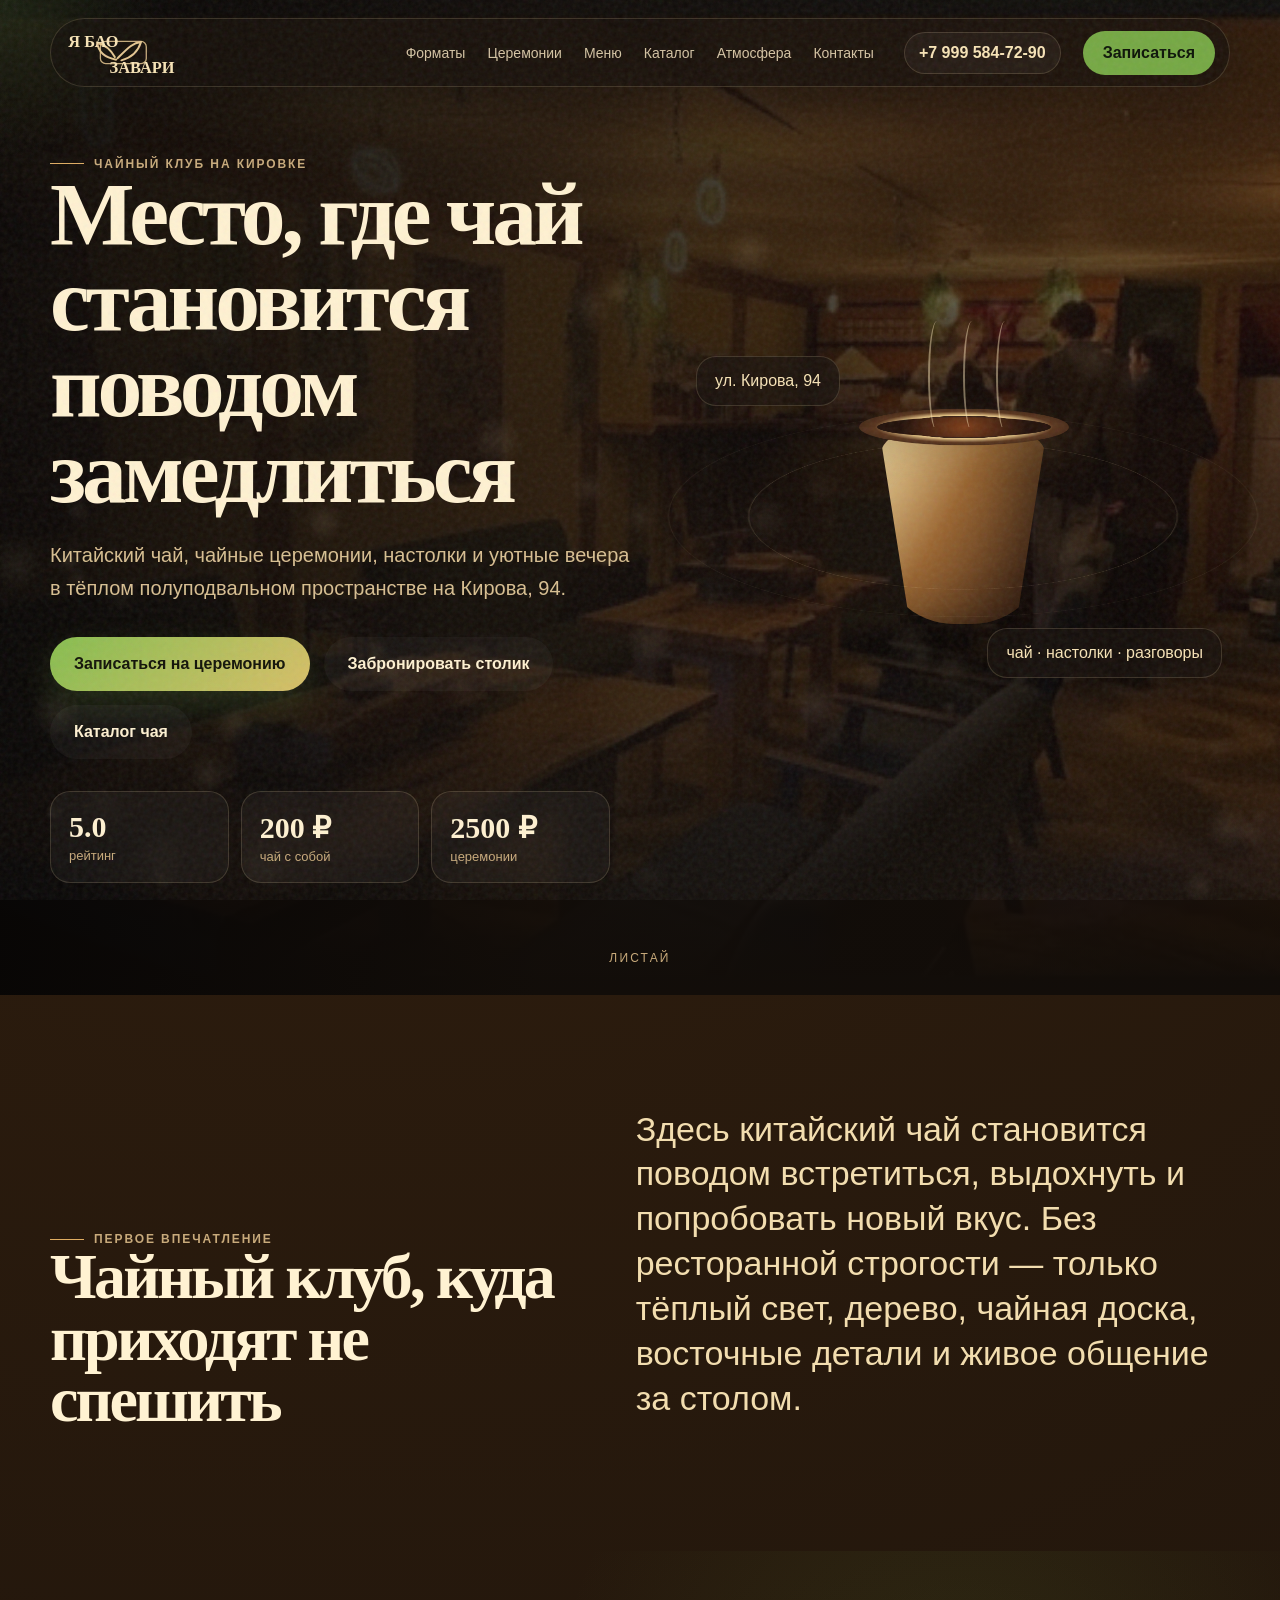
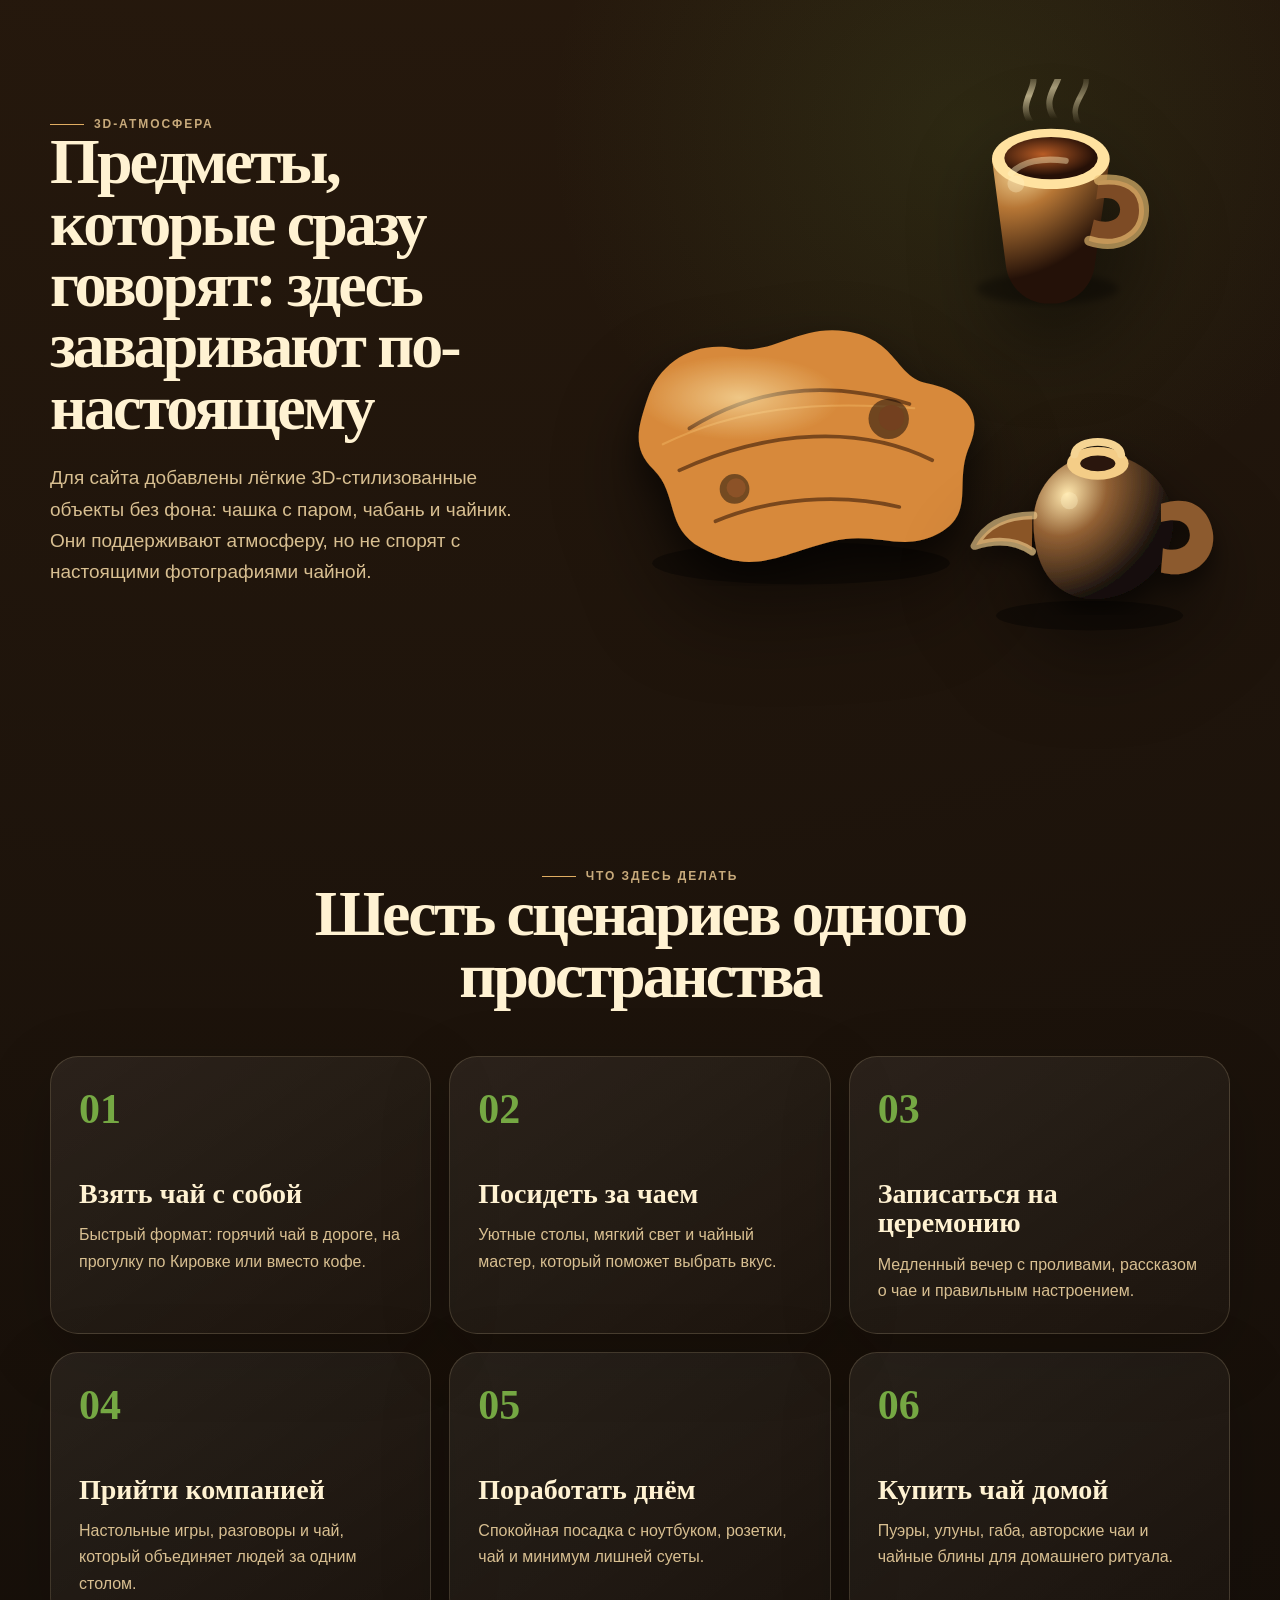
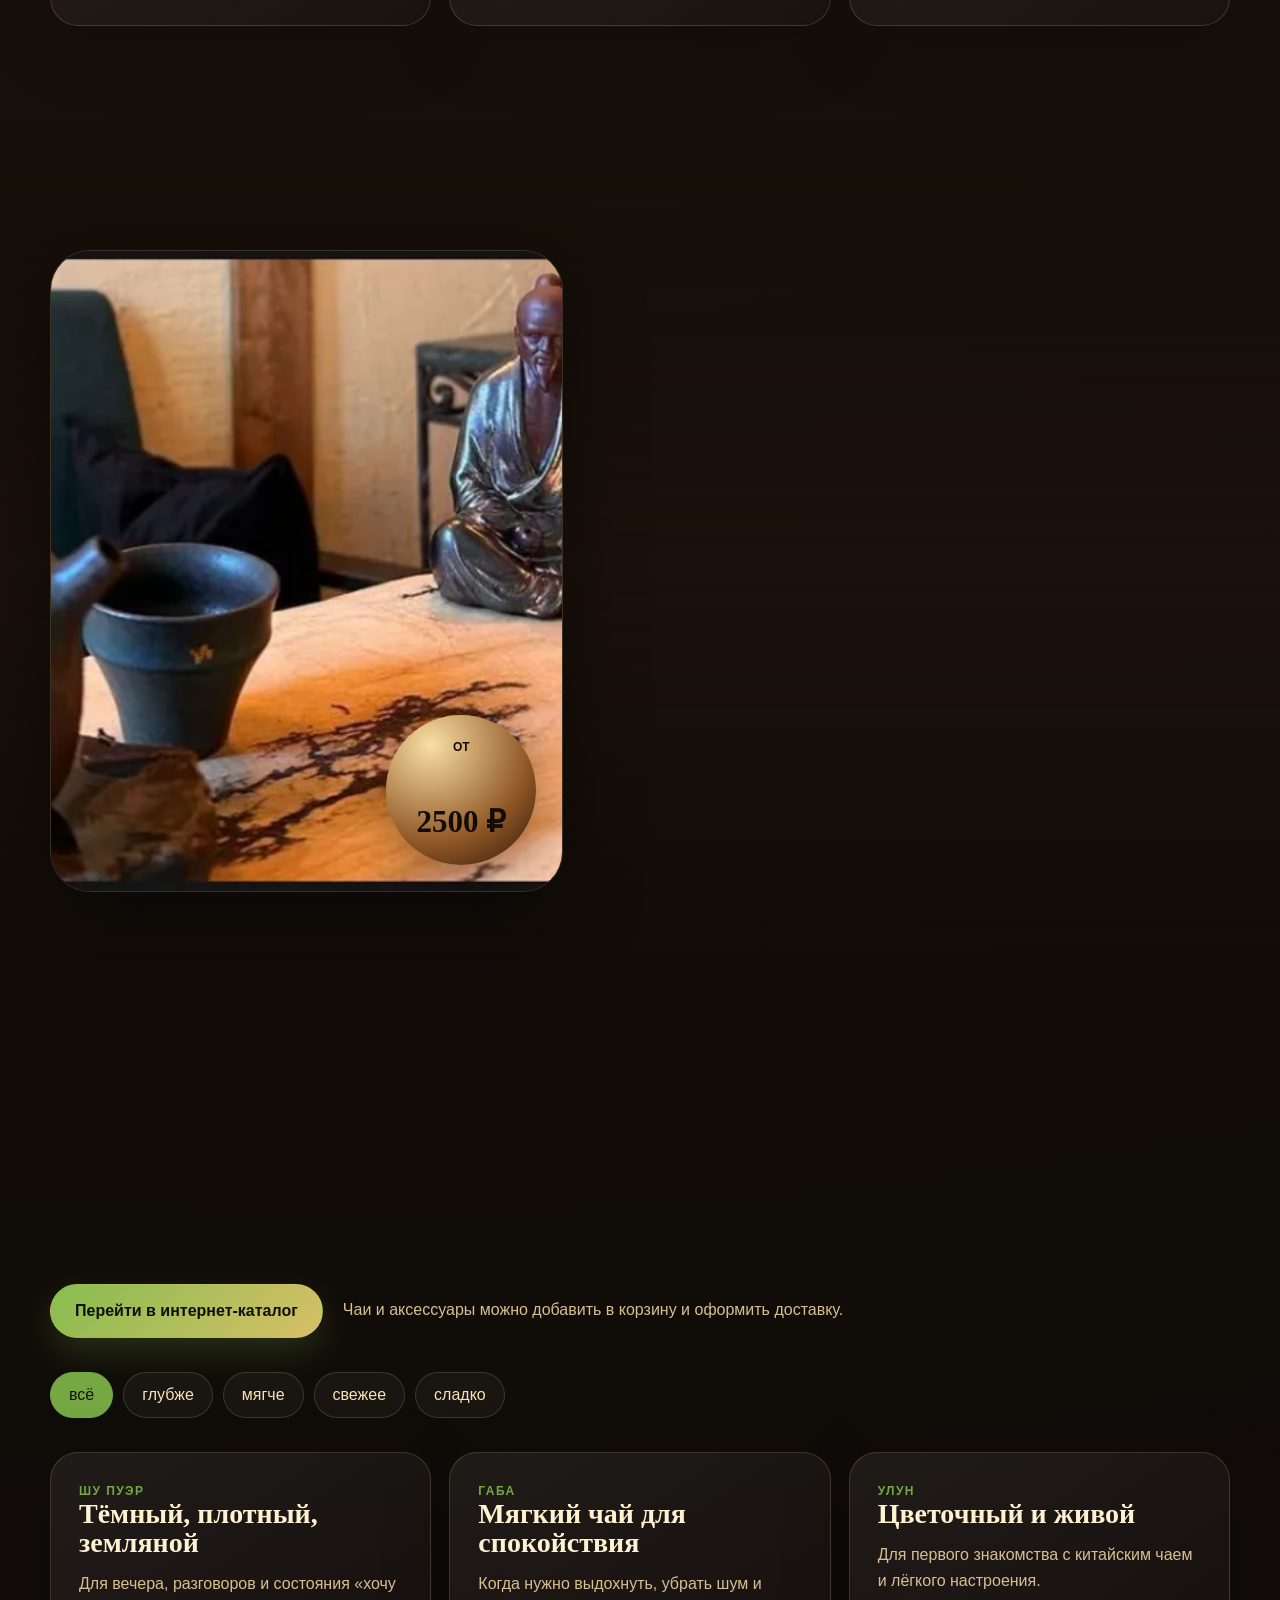
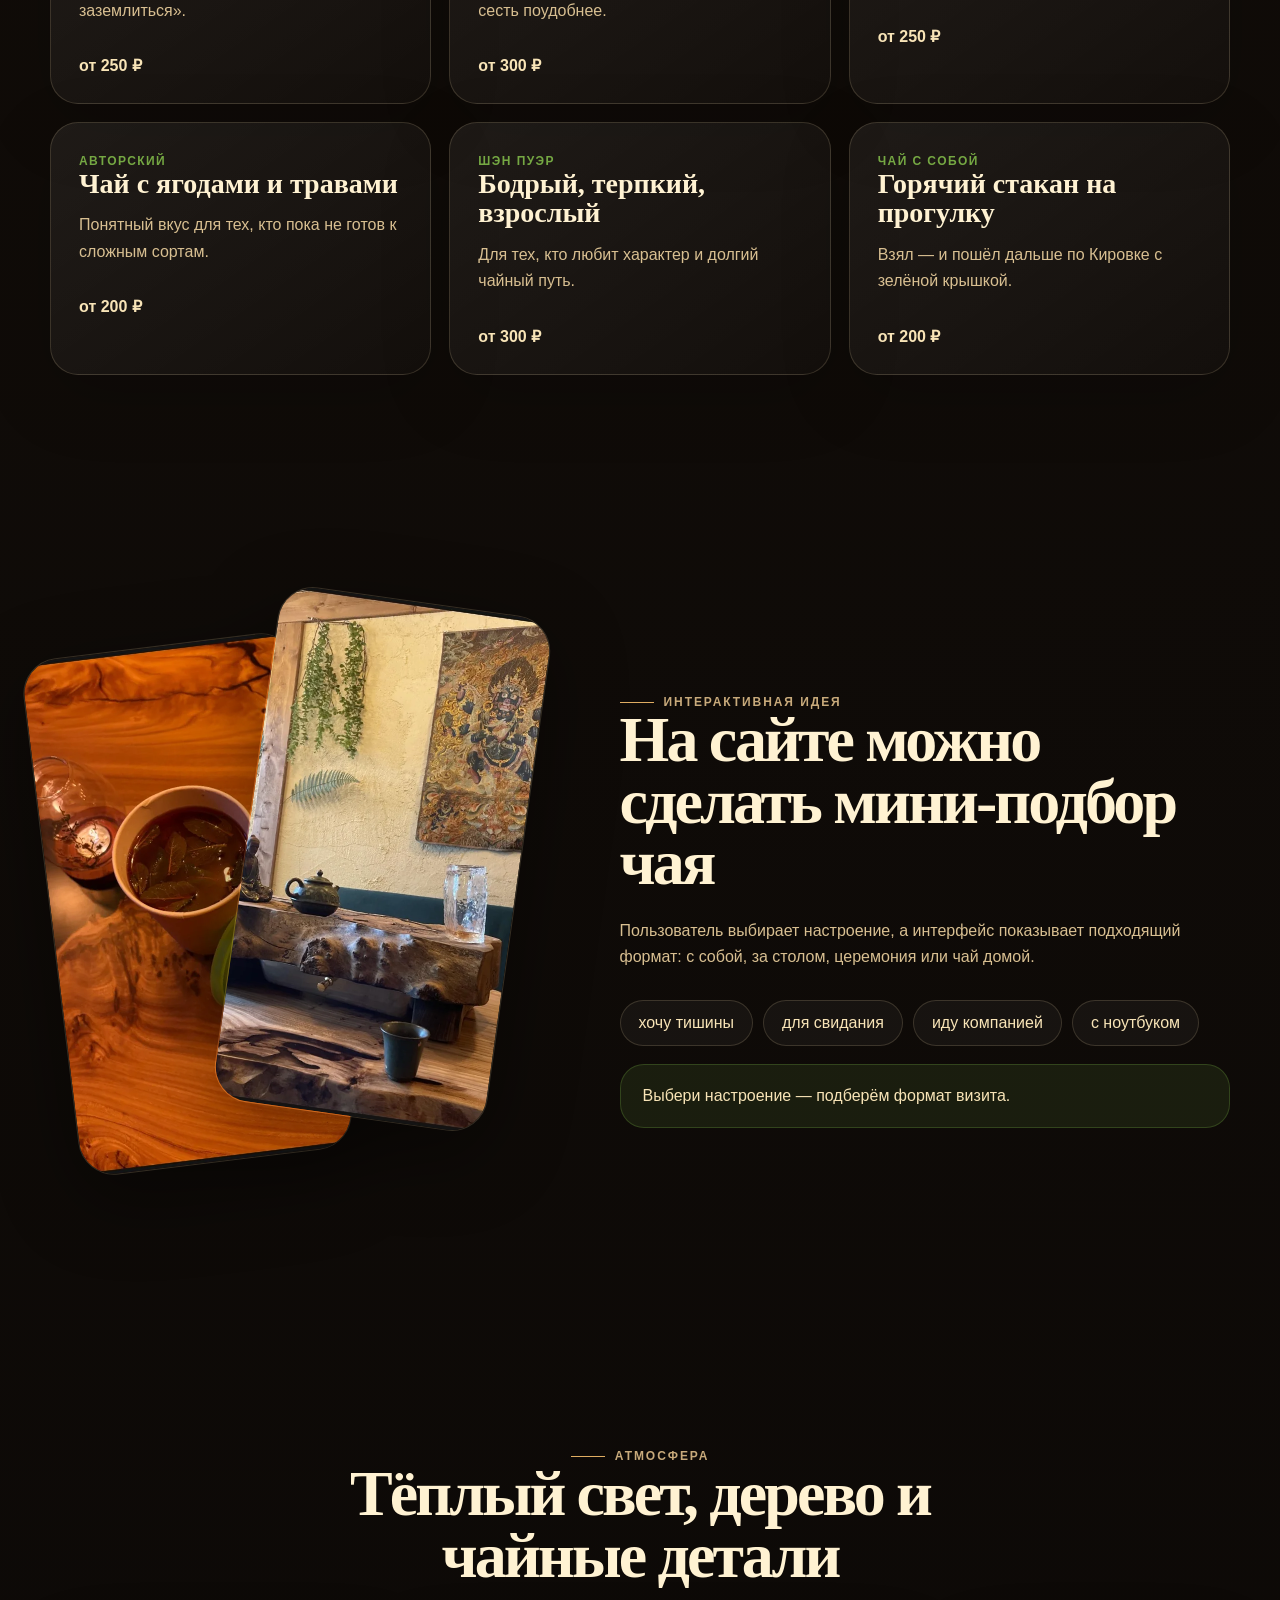
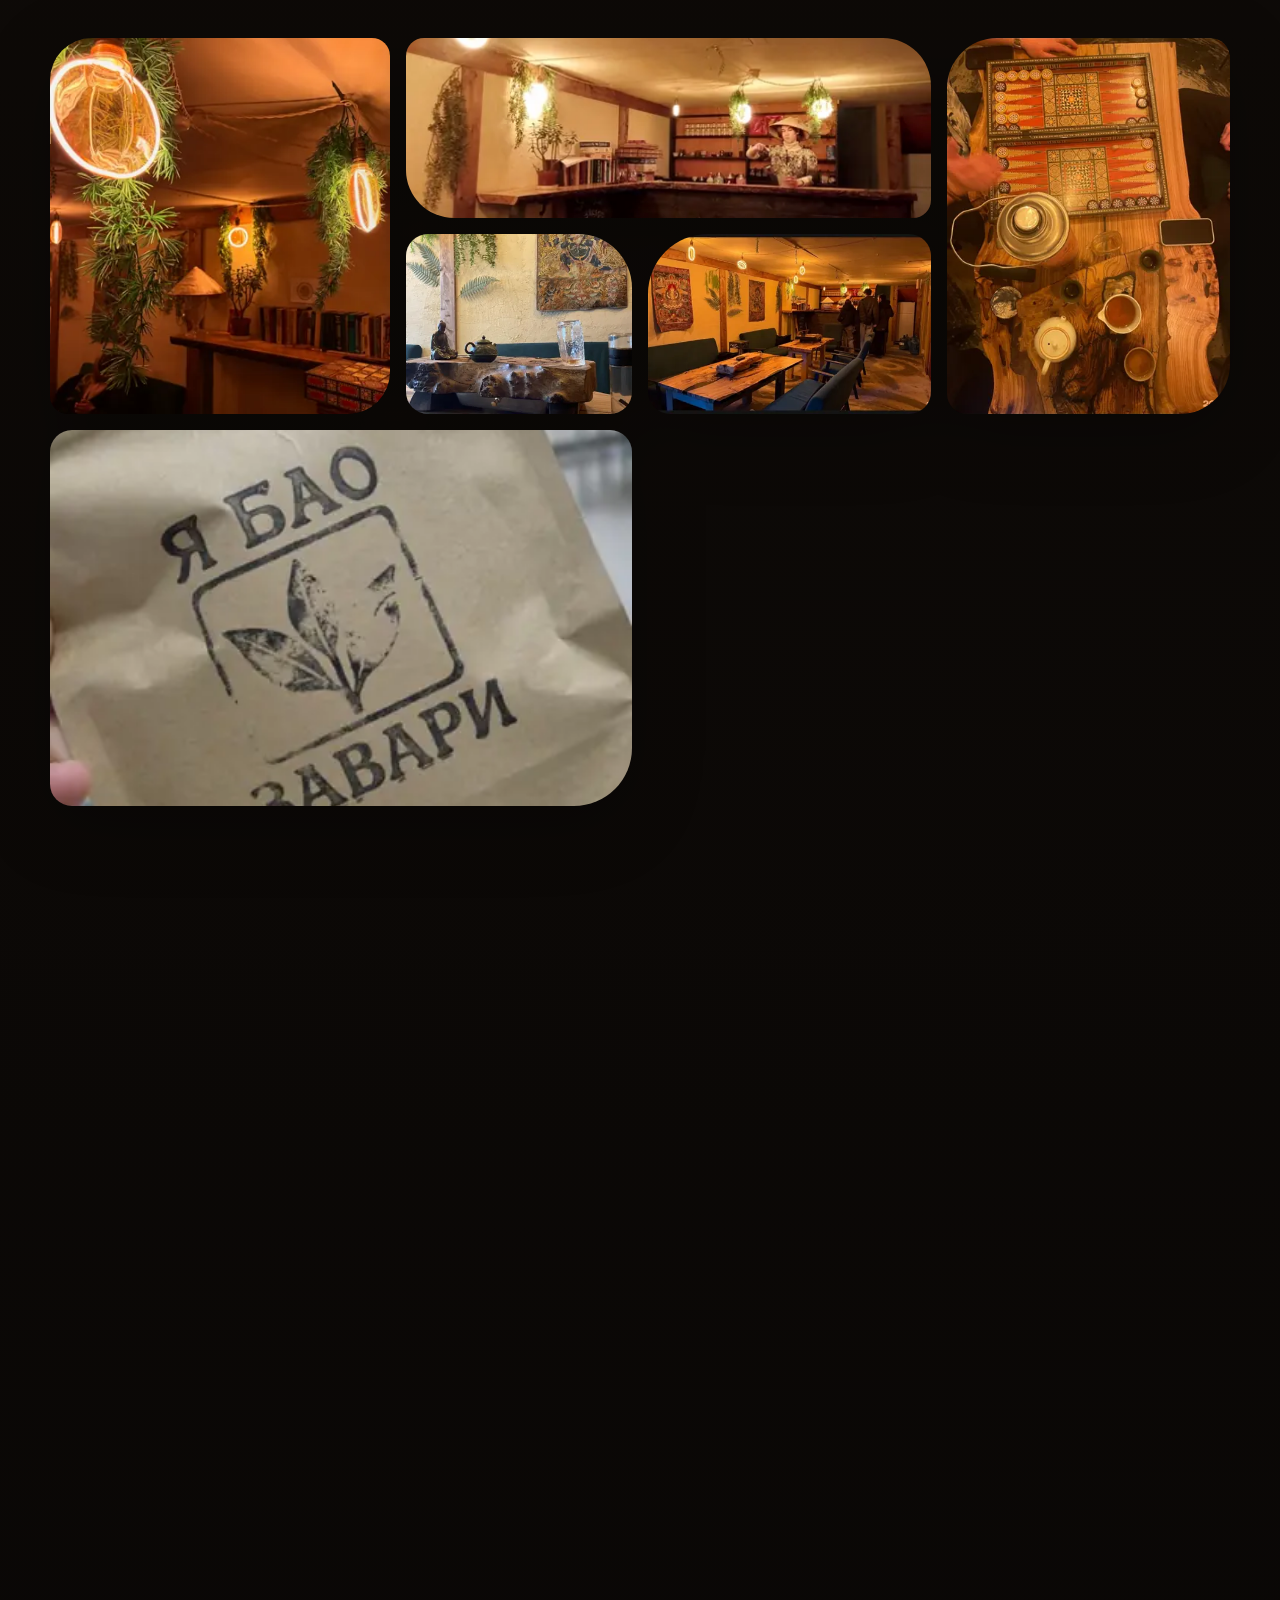
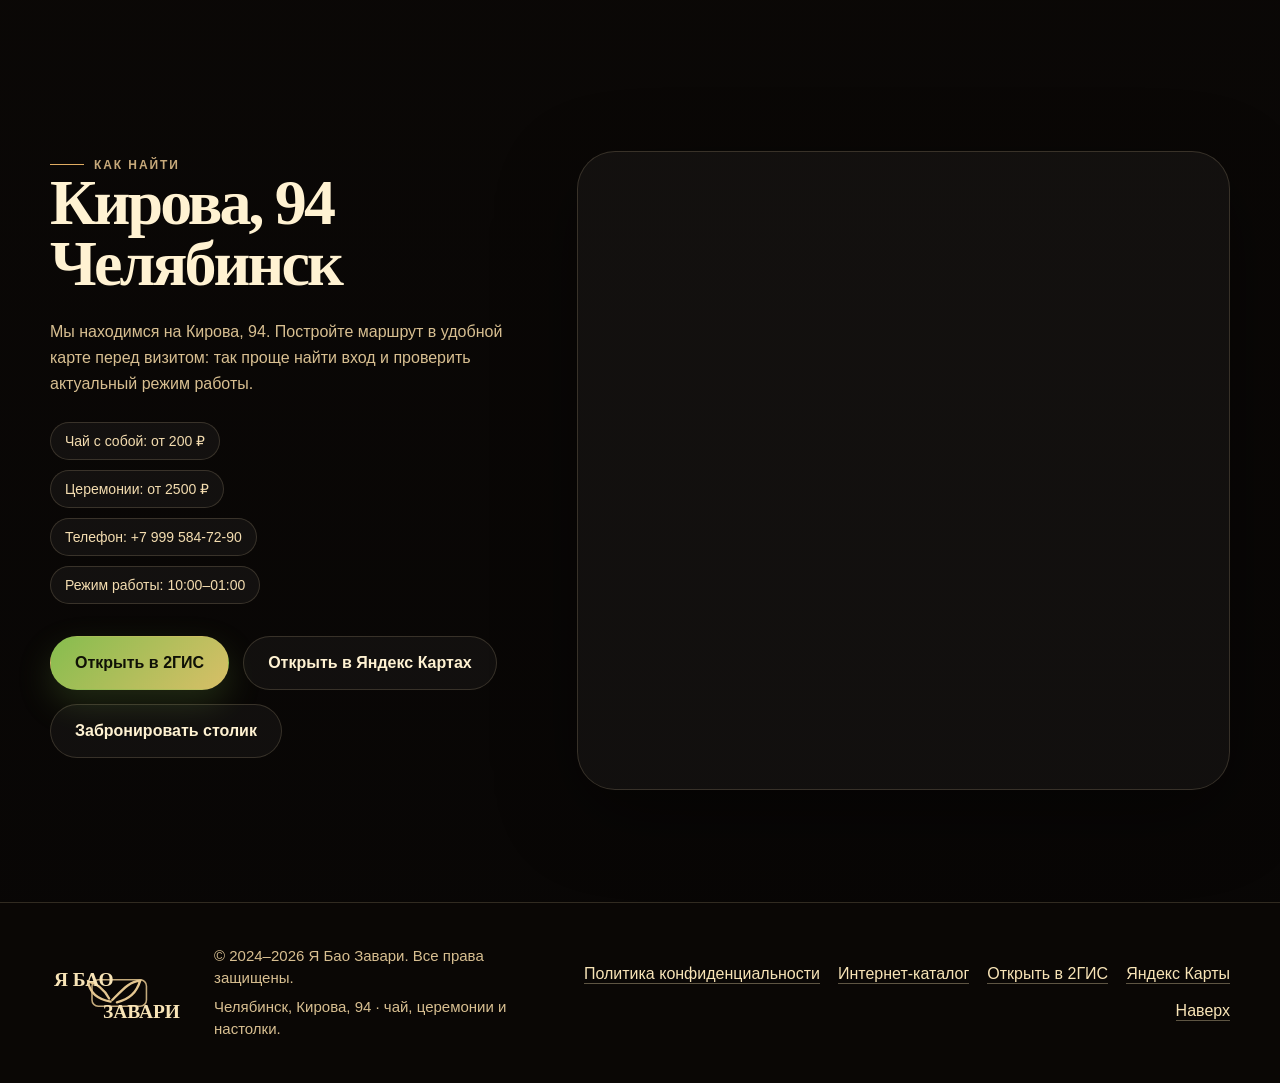
==== commit 7555b70e: "Доработка сайта" ====
--- a/index.html
+++ b/index.html
@@ -22,9 +22,11 @@
       <a href="#rituals">Форматы</a>
       <a href="#ceremony">Церемонии</a>
       <a href="#menu">Меню</a>
+      <a href="catalog.html">Каталог</a>
       <a href="#gallery">Атмосфера</a>
       <a href="#contacts">Контакты</a>
     </nav>
+    <a class="header-phone" href="tel:+79995847290">+7 999 584-72-90</a>
     <a class="header-cta" href="#booking">Записаться</a>
   </header>
 
@@ -40,8 +42,9 @@
           <h1>Место, где чай становится поводом замедлиться</h1>
           <p>Китайский чай, чайные церемонии, настолки и уютные вечера в тёплом полуподвальном пространстве на Кирова, 94.</p>
           <div class="hero-actions">
-            <a href="#booking" class="btn btn-primary">Записаться на церемонию</a>
-            <a href="#menu" class="btn btn-ghost">Выбрать чай</a>
+            <button class="btn btn-primary" type="button" data-open-modal="ceremony">Записаться на церемонию</button>
+            <button class="btn btn-ghost" type="button" data-open-modal="table">Забронировать столик</button>
+            <a href="catalog.html" class="btn btn-ghost">Каталог чая</a>
           </div>
           <div class="stats" aria-label="Ключевая информация">
             <div><b>5.0</b><span>рейтинг</span></div>
@@ -69,9 +72,24 @@
       <div class="container split">
         <div class="section-head reveal">
           <div class="eyebrow"><span></span> первое впечатление</div>
-          <h2>Не ресторанная строгость, а живой чайный подвал с характером</h2>
-        </div>
-        <p class="big-text reveal">Сайт построен вокруг настоящей атмосферы: тёплый свет, фактурное дерево, чайная доска, восточные детали, люди за столом и ощущение места, куда приходят не спешить.</p>
+          <h2>Чайный клуб, куда приходят не спешить</h2>
+        </div>
+        <p class="big-text reveal">Здесь китайский чай становится поводом встретиться, выдохнуть и попробовать новый вкус. Без ресторанной строгости — только тёплый свет, дерево, чайная доска, восточные детали и живое общение за столом.</p>
+      </div>
+    </section>
+
+    <section class="section three-d-showcase" id="visuals">
+      <div class="container three-d-grid">
+        <div class="three-d-copy reveal">
+          <div class="eyebrow"><span></span> 3D-атмосфера</div>
+          <h2>Предметы, которые сразу говорят: здесь заваривают по-настоящему</h2>
+          <p>Для сайта добавлены лёгкие 3D-стилизованные объекты без фона: чашка с паром, чабань и чайник. Они поддерживают атмосферу, но не спорят с настоящими фотографиями чайной.</p>
+        </div>
+        <div class="three-d-objects reveal" aria-label="3D-объекты чайной тематики">
+          <img class="obj obj-mug" src="assets/3d/mug-steam.svg" alt="3D чашка с дымом" />
+          <img class="obj obj-chaban" src="assets/3d/chaban.svg" alt="3D чабань без фона" />
+          <img class="obj obj-teapot" src="assets/3d/teapot.svg" alt="3D чайник без фона" />
+        </div>
       </div>
     </section>
 
@@ -108,7 +126,7 @@
             <li>погружение в сорта и способы заваривания</li>
             <li>живой сценарий без музейной скуки</li>
           </ul>
-          <a href="#booking" class="btn btn-primary">Хочу церемонию</a>
+          <button class="btn btn-primary" type="button" data-open-modal="ceremony">Хочу церемонию</button>
         </div>
       </div>
     </section>
@@ -119,6 +137,7 @@
           <div class="eyebrow"><span></span> меню по настроению</div>
           <h2>Выбирай не сорт, а состояние</h2>
         </div>
+        <div class="catalog-teaser reveal"><a href="catalog.html" class="btn btn-primary">Перейти в интернет-каталог</a><p>Чаи и аксессуары можно добавить в корзину и оформить доставку.</p></div>
         <div class="menu-tabs reveal" role="tablist" aria-label="Фильтр меню">
           <button class="active" data-filter="all">всё</button>
           <button data-filter="deep">глубже</button>
@@ -180,15 +199,14 @@
         <div>
           <div class="eyebrow"><span></span> запись</div>
           <h2>Забронируй вечер за чайным столом</h2>
-          <p>Оставь заявку на церемонию, встречу компанией или уточни, какой чай выбрать. После отправки сайт сформирует готовое сообщение — его можно сразу скопировать и отправить администратору.</p>
-        </div>
-        <form class="form" data-form>
-          <label><span>Имя</span><input type="text" name="name" placeholder="Как к вам обращаться" required /></label>
-          <label><span>Телефон или Telegram</span><input type="text" name="contact" placeholder="@username или телефон" required /></label>
-          <label><span>Формат</span><select name="format"><option>Чайная церемония</option><option>Стол для компании</option><option>Подобрать чай</option><option>Чай с собой / доставка</option></select></label>
-          <button class="btn btn-primary" type="submit">Отправить заявку</button>
-          <small data-form-status>Заполните форму — мы подготовим текст заявки.</small>
-        </form>
+          <p>Выберите быстрый сценарий: чайная церемония или столик для компании. Формы открываются в модальном окне и формируют готовую заявку для администратора.</p>
+          <div class="booking-actions"><button class="btn btn-primary" type="button" data-open-modal="ceremony">Заявка на церемонию</button><button class="btn btn-ghost" type="button" data-open-modal="table">Забронировать столик</button></div>
+        </div>
+        <div class="booking-side-card">
+          <img src="assets/3d/mug-steam.svg" alt="Чашка с паром" />
+          <b>Заявка без перезагрузки страницы</b>
+          <p>После заполнения можно скопировать текст заявки или сразу открыть WhatsApp/Telegram, если подключить реальные ссылки.</p>
+        </div>
       </div>
     </section>
 
@@ -197,22 +215,21 @@
         <div class="contact-info reveal">
           <div class="eyebrow"><span></span> как найти</div>
           <h2>Кирова, 94<br>Челябинск</h2>
-          <p>Мы находимся на Кирова, 94. Постройте маршрут в 2ГИС перед визитом: так проще найти вход и проверить актуальный режим работы.</p>
+          <p>Мы находимся на Кирова, 94. Постройте маршрут в удобной карте перед визитом: так проще найти вход и проверить актуальный режим работы.</p>
           <div class="contact-meta">
             <span>Чай с собой: от 200 ₽</span>
             <span>Церемонии: от 2500 ₽</span>
-            <span>Режим работы: уточняйте в 2ГИС</span>
+            <span>Телефон: +7 999 584-72-90</span>
+            <span>Режим работы: 10:00–01:00</span>
           </div>
           <div class="contact-actions">
             <a class="btn btn-primary" href="https://2gis.ru/chelyabinsk/geo/70000001110715460" target="_blank" rel="noopener">Открыть в 2ГИС</a>
-            <a class="btn btn-ghost" href="#booking">Записаться</a>
-          </div>
-        </div>
-        <div class="map-card reveal" data-tilt>
-          <div class="map-grid-lines"></div>
-          <div class="pin"><span></span></div>
-          <b>Я Бао Завари</b>
-          <p>чай · церемонии · настолки</p>
+            <a class="btn btn-ghost" href="https://yandex.ru/maps/?text=%D0%AF%20%D0%91%D0%B0%D0%BE%20%D0%97%D0%B0%D0%B2%D0%B0%D1%80%D0%B8%20%D0%A7%D0%B5%D0%BB%D1%8F%D0%B1%D0%B8%D0%BD%D1%81%D0%BA%20%D0%9A%D0%B8%D1%80%D0%BE%D0%B2%D0%B0%2094" target="_blank" rel="noopener">Открыть в Яндекс Картах</a>
+            <button class="btn btn-ghost" type="button" data-open-modal="table">Забронировать столик</button>
+          </div>
+        </div>
+        <div class="yandex-map-card reveal">
+          <iframe src="https://yandex.ru/map-widget/v1/?text=%D0%AF%20%D0%91%D0%B0%D0%BE%20%D0%97%D0%B0%D0%B2%D0%B0%D1%80%D0%B8%20%D0%A7%D0%B5%D0%BB%D1%8F%D0%B1%D0%B8%D0%BD%D1%81%D0%BA%20%D0%9A%D0%B8%D1%80%D0%BE%D0%B2%D0%B0%2094&z=16" loading="lazy" title="Я Бао Завари на Яндекс Картах"></iframe>
         </div>
       </div>
     </section>
@@ -229,11 +246,49 @@
       </div>
       <div class="footer-links">
         <a href="privacy.html">Политика конфиденциальности</a>
+        <a href="catalog.html">Интернет-каталог</a>
         <a href="https://2gis.ru/chelyabinsk/geo/70000001110715460" target="_blank" rel="noopener">Открыть в 2ГИС</a>
+        <a href="https://yandex.ru/maps/?text=%D0%AF%20%D0%91%D0%B0%D0%BE%20%D0%97%D0%B0%D0%B2%D0%B0%D1%80%D0%B8%20%D0%A7%D0%B5%D0%BB%D1%8F%D0%B1%D0%B8%D0%BD%D1%81%D0%BA%20%D0%9A%D0%B8%D1%80%D0%BE%D0%B2%D0%B0%2094" target="_blank" rel="noopener">Яндекс Карты</a>
         <a href="#top">Наверх</a>
       </div>
     </div>
   </footer>
+
+  <div class="modal" data-modal="ceremony" aria-hidden="true">
+    <div class="modal-backdrop" data-modal-close></div>
+    <div class="modal-panel" role="dialog" aria-modal="true" aria-labelledby="ceremony-title">
+      <button class="modal-close" type="button" data-modal-close aria-label="Закрыть">×</button>
+      <div class="eyebrow"><span></span> заявка</div>
+      <h2 id="ceremony-title">Чайная церемония</h2>
+      <p>Оставьте контакты, удобный день и количество гостей. Форма сформирует сообщение для администратора.</p>
+      <form class="form modal-form" data-request-form data-request-type="Чайная церемония">
+        <label><span>Имя</span><input type="text" name="name" placeholder="Как к вам обращаться" required /></label>
+        <label><span>Телефон или Telegram</span><input type="text" name="contact" placeholder="+7 или @username" required /></label>
+        <label><span>Дата и время</span><input type="text" name="date" placeholder="Например: пятница, 19:00" /></label>
+        <label><span>Гостей</span><select name="guests"><option>1 человек</option><option>2 человека</option><option>3–4 человека</option><option>5+ человек</option></select></label>
+        <button class="btn btn-primary" type="submit">Сформировать заявку</button>
+        <small data-request-status>После отправки появится готовый текст заявки.</small>
+      </form>
+    </div>
+  </div>
+
+  <div class="modal" data-modal="table" aria-hidden="true">
+    <div class="modal-backdrop" data-modal-close></div>
+    <div class="modal-panel" role="dialog" aria-modal="true" aria-labelledby="table-title">
+      <button class="modal-close" type="button" data-modal-close aria-label="Закрыть">×</button>
+      <div class="eyebrow"><span></span> бронь</div>
+      <h2 id="table-title">Забронировать столик</h2>
+      <p>Подойдёт для компании, настолок, работы с ноутбуком или спокойного вечера за чаем.</p>
+      <form class="form modal-form" data-request-form data-request-type="Бронь столика">
+        <label><span>Имя</span><input type="text" name="name" placeholder="Как к вам обращаться" required /></label>
+        <label><span>Телефон или Telegram</span><input type="text" name="contact" placeholder="+7 или @username" required /></label>
+        <label><span>Когда прийти</span><input type="text" name="date" placeholder="Сегодня / завтра / дата и время" /></label>
+        <label><span>Гостей</span><select name="guests"><option>1–2 гостя</option><option>3–4 гостя</option><option>5–6 гостей</option><option>7+ гостей</option></select></label>
+        <button class="btn btn-primary" type="submit">Сформировать бронь</button>
+        <small data-request-status>После отправки появится готовый текст брони.</small>
+      </form>
+    </div>
+  </div>
 
   <div class="lightbox" data-lightbox aria-hidden="true">
     <button type="button" aria-label="Закрыть" data-close>×</button>
--- a/css/styles.css
+++ b/css/styles.css
@@ -56,3 +56,14 @@
 }
 
 @media (max-width:380px){h1{font-size:34px}h2{font-size:28px}.btn{font-size:15px}.stats b{font-size:22px}.stats span{font-size:11px}.ritual-card,.tea-menu article,.booking-card{padding:20px}.ceremony-media img{height:300px}}
+
+/* ===== v4: phone, modals, catalog, cart, Yandex map, creative gallery ===== */
+.header-phone{margin-left:auto;color:#f8e4b7;font-weight:850;white-space:nowrap;padding:11px 14px;border:1px solid var(--line);border-radius:999px;background:rgba(255,255,255,.045);transition:.25s}.header-phone:hover{background:rgba(255,255,255,.09);color:#fff}.nav + .header-phone{margin-left:8px}.header-cta span{display:inline-grid;place-items:center;margin-left:8px;min-width:24px;height:24px;border-radius:999px;background:rgba(12,18,6,.18);font-size:13px}.hero-actions .btn{border:0}.catalog-teaser{display:flex;align-items:center;gap:20px;flex-wrap:wrap;margin:22px 0 0}.catalog-teaser p{margin:0;max-width:520px}.booking-actions{display:flex;flex-wrap:wrap;gap:12px;margin-top:26px}.booking-actions .btn{width:auto}.booking-side-card{padding:28px;border:1px solid var(--line);border-radius:32px;background:linear-gradient(145deg,rgba(255,255,255,.07),rgba(255,255,255,.025));box-shadow:var(--shadow)}.booking-side-card img{width:min(260px,100%);margin:-24px auto 0;filter:drop-shadow(0 24px 38px rgba(0,0,0,.42))}.booking-side-card b{display:block;font-family:Georgia,serif;font-size:30px;line-height:1.08;margin-bottom:12px}.three-d-showcase{background:radial-gradient(circle at 75% 22%,rgba(117,168,67,.12),transparent 36%)}.three-d-grid{display:grid;grid-template-columns:.85fr 1.15fr;gap:48px;align-items:center}.three-d-objects{position:relative;min-height:560px;transform-style:preserve-3d}.three-d-objects .obj{position:absolute;filter:drop-shadow(0 38px 42px rgba(0,0,0,.45));will-change:transform}.obj-mug{width:38%;right:8%;top:0;animation:objFloat 6s ease-in-out infinite}.obj-chaban{width:62%;left:3%;bottom:8%;animation:objFloat 7.2s ease-in-out infinite reverse}.obj-teapot{width:42%;right:0;bottom:0;animation:objFloat 6.6s ease-in-out infinite .8s}.three-d-copy p{font-size:19px}.yandex-map-card{min-height:460px;border-radius:38px;overflow:hidden;border:1px solid var(--line);background:rgba(255,255,255,.04);box-shadow:var(--shadow)}.yandex-map-card iframe{width:100%;height:100%;min-height:460px;border:0;filter:saturate(.85) sepia(.14) contrast(.95)}.contact-actions{align-items:center}.contact-actions .btn{width:auto}.gallery-grid{grid-template-columns:1.2fr .8fr 1fr 1fr;grid-auto-rows:180px;grid-auto-flow:dense}.gallery-item:nth-child(1){grid-column:span 1;grid-row:span 2;border-radius:42px 18px 42px 18px}.gallery-item:nth-child(2){grid-column:span 2;border-radius:18px 48px 18px 48px}.gallery-item:nth-child(3){grid-row:span 2;border-radius:50px 20px}.gallery-item:nth-child(4){border-radius:22px 54px 22px 22px}.gallery-item:nth-child(5){grid-column:span 2;grid-row:span 2;border-radius:22px 22px 58px 22px}.gallery-item:nth-child(6){border-radius:60px 22px 22px 22px}.gallery-item:after{content:"";position:absolute;inset:0;background:radial-gradient(circle at 30% 20%,rgba(255,236,190,.2),transparent 45%);opacity:0;transition:.35s}.gallery-item:hover:after{opacity:1}.gallery-item:hover img{transform:scale(1.07) rotate(.8deg)}
+.modal,.cart-drawer{position:fixed;inset:0;z-index:300;display:none}.modal.open,.cart-drawer.open{display:block}.modal-backdrop,.cart-backdrop{position:absolute;inset:0;background:rgba(6,4,3,.68);backdrop-filter:blur(8px)}.modal-panel,.cart-panel{position:absolute;right:clamp(12px,4vw,48px);top:50%;transform:translateY(-50%);width:min(560px,calc(100% - 24px));max-height:calc(100svh - 28px);overflow:auto;padding:34px;border:1px solid var(--line);border-radius:34px;background:linear-gradient(145deg,rgba(33,23,15,.98),rgba(15,10,7,.98));box-shadow:0 34px 100px rgba(0,0,0,.62)}.modal-panel h2,.cart-panel h2{font-size:clamp(34px,4vw,54px)}.modal-close{position:absolute;top:14px;right:16px;width:44px;height:44px;border:1px solid var(--line);border-radius:999px;background:rgba(255,255,255,.05);color:#fff2d2;font-size:28px;line-height:1;cursor:pointer}.modal-form{margin-top:22px}.form-message{word-break:break-word}.modal .copy-request,.cart-drawer .copy-request{width:100%}
+.catalog-page .header{position:fixed}.catalog-hero{padding-top:160px;min-height:78svh}.catalog-hero-grid{display:grid;grid-template-columns:minmax(0,1fr) minmax(360px,.85fr);gap:46px;align-items:center}.catalog-hero h1{font-size:clamp(46px,6vw,88px)}.catalog-hero-objects{min-height:500px;position:relative}.catalog-hero-objects img{position:absolute;filter:drop-shadow(0 35px 45px rgba(0,0,0,.42))}.catalog-hero-objects img:nth-child(1){width:52%;right:2%;top:0}.catalog-hero-objects img:nth-child(2){width:50%;left:0;top:18%}.catalog-hero-objects img:nth-child(3){width:68%;right:6%;bottom:0}.catalog-filters{display:flex;gap:10px;flex-wrap:wrap;margin:20px 0 34px}.catalog-filters button{padding:13px 18px;border-radius:999px;border:1px solid var(--line);background:rgba(255,255,255,.04);color:#f8e4b7;cursor:pointer}.catalog-filters button.active,.catalog-filters button:hover{background:var(--accent);color:#101106;border-color:var(--accent)}.product-grid{display:grid;grid-template-columns:repeat(4,1fr);gap:18px}.product-card{position:relative;display:flex;flex-direction:column;min-height:440px;padding:20px;border:1px solid var(--line);border-radius:30px;background:linear-gradient(145deg,rgba(255,255,255,.07),rgba(255,255,255,.022));box-shadow:0 22px 70px rgba(0,0,0,.2);overflow:hidden}.product-card.hide{display:none}.product-card img{width:100%;height:170px;object-fit:contain;border-radius:22px;background:radial-gradient(circle at 45% 25%,rgba(224,173,98,.16),rgba(255,255,255,.03));margin-bottom:18px}.product-card span{color:var(--accent);font-size:12px;font-weight:900;letter-spacing:.12em;text-transform:uppercase}.product-card h3{font-size:26px}.product-card p{font-size:15px;line-height:1.48}.product-card b{margin:auto 0 18px;font-family:Georgia,serif;font-size:28px}.product-card .btn{width:100%;min-height:48px}.cart-panel{right:0;top:0;bottom:0;transform:none;width:min(560px,100%);max-height:none;border-radius:34px 0 0 34px}.cart-list{display:grid;gap:12px;margin:20px 0}.cart-empty{padding:18px;border:1px dashed var(--line);border-radius:18px;color:#d8bf91}.cart-item{display:grid;grid-template-columns:1fr auto;gap:10px;padding:14px;border:1px solid var(--line);border-radius:18px;background:rgba(255,255,255,.04)}.cart-item strong{display:block;color:#fff2d2}.cart-item span{color:#d8bf91}.cart-controls{display:flex;align-items:center;gap:8px}.cart-controls button{width:32px;height:32px;border-radius:999px;border:1px solid var(--line);background:rgba(255,255,255,.05);color:#fff2d2;cursor:pointer}.cart-remove{grid-column:1/3;width:max-content;padding:8px 12px;border-radius:999px;border:1px solid var(--line);background:transparent;color:#d8bf91;cursor:pointer}.cart-total{display:flex;justify-content:space-between;align-items:center;margin:20px 0;padding:16px;border:1px solid rgba(117,168,67,.34);border-radius:18px;background:rgba(117,168,67,.1);font-size:20px}.cart-total b{font-family:Georgia,serif;font-size:30px;color:#fff2d2}.delivery-form{margin-top:14px}@keyframes objFloat{50%{transform:translateY(-18px) rotate(2deg)}}
+@media (min-width:1441px){.gallery-grid{grid-auto-rows:230px}.product-grid{gap:22px}.product-card{min-height:470px}.product-card img{height:190px}.three-d-objects{min-height:620px}}
+@media (max-width:1200px){.header-phone{font-size:13px;padding:10px 12px}.product-grid{grid-template-columns:repeat(3,1fr)}.gallery-grid{grid-template-columns:1fr 1fr 1fr;grid-auto-rows:190px}.three-d-grid,.catalog-hero-grid{grid-template-columns:1fr .9fr}.three-d-objects{min-height:500px}.contact-actions{display:grid;grid-template-columns:1fr 1fr}.contact-actions .btn{width:100%}}
+@media (max-width:900px){.header-phone{display:none}.product-grid{grid-template-columns:repeat(2,1fr)}.catalog-hero-grid,.three-d-grid{grid-template-columns:1fr}.catalog-hero-objects{min-height:360px;order:-1}.catalog-hero-objects img:nth-child(1){width:38%;right:10%}.catalog-hero-objects img:nth-child(2){width:40%;left:8%;top:8%}.catalog-hero-objects img:nth-child(3){width:56%;right:18%;bottom:0}.three-d-objects{min-height:390px}.obj-mug{width:32%;right:9%}.obj-chaban{width:54%;left:4%}.obj-teapot{width:34%;right:6%}.modal-panel{left:12px;right:12px;width:auto;padding:26px}.cart-panel{width:100%;border-radius:28px 28px 0 0;top:auto;max-height:92svh}.gallery-grid{grid-template-columns:1fr 1fr;grid-auto-rows:200px}.gallery-item:nth-child(n){grid-column:auto;grid-row:auto;border-radius:26px}.gallery-item:nth-child(1),.gallery-item:nth-child(5){grid-row:span 2}.gallery-item:nth-child(2){grid-column:span 2}.contact-actions{grid-template-columns:1fr}}
+@media (max-width:768px){.catalog-page .header{position:absolute}.catalog-hero{padding-top:112px}.catalog-hero-objects{display:none}.booking-actions{display:grid}.booking-actions .btn{width:100%}.three-d-objects{min-height:330px}.obj-mug{width:38%;right:2%;top:0}.obj-chaban{width:62%;left:-2%;bottom:4%}.obj-teapot{width:42%;right:0;bottom:0}.yandex-map-card,.yandex-map-card iframe{min-height:360px}.catalog-teaser{display:grid}.catalog-teaser .btn{width:100%}.modal-panel h2,.cart-panel h2{font-size:34px}.modal-panel{max-height:calc(100svh - 20px);border-radius:28px}.product-grid{gap:14px}.product-card{border-radius:24px;min-height:410px}.product-card h3{font-size:23px}}
+@media (max-width:560px){.product-grid{grid-template-columns:1fr}.product-card{min-height:auto}.product-card img{height:190px}.catalog-filters{display:grid;grid-template-columns:1fr 1fr}.catalog-filters button{width:100%}.gallery-grid{grid-template-columns:1fr;grid-auto-rows:230px}.gallery-item:nth-child(n){grid-column:auto;grid-row:auto}.three-d-copy h2{font-size:31px}.three-d-objects{min-height:300px}.modal-panel,.cart-panel{padding:22px}.cart-item{grid-template-columns:1fr}.cart-controls,.cart-remove{grid-column:auto}.cart-remove{width:100%}.footer-links a{width:auto}.header .header-phone{display:none}}
+.request-actions{display:grid;grid-template-columns:1fr 1fr;gap:10px;margin-top:10px}.request-actions .copy-request{display:inline-flex;align-items:center;justify-content:center;text-align:center;text-decoration:none}.wa-link{background:rgba(117,168,67,.12)!important;border-color:rgba(117,168,67,.34)!important}@media (max-width:560px){.request-actions{grid-template-columns:1fr}}
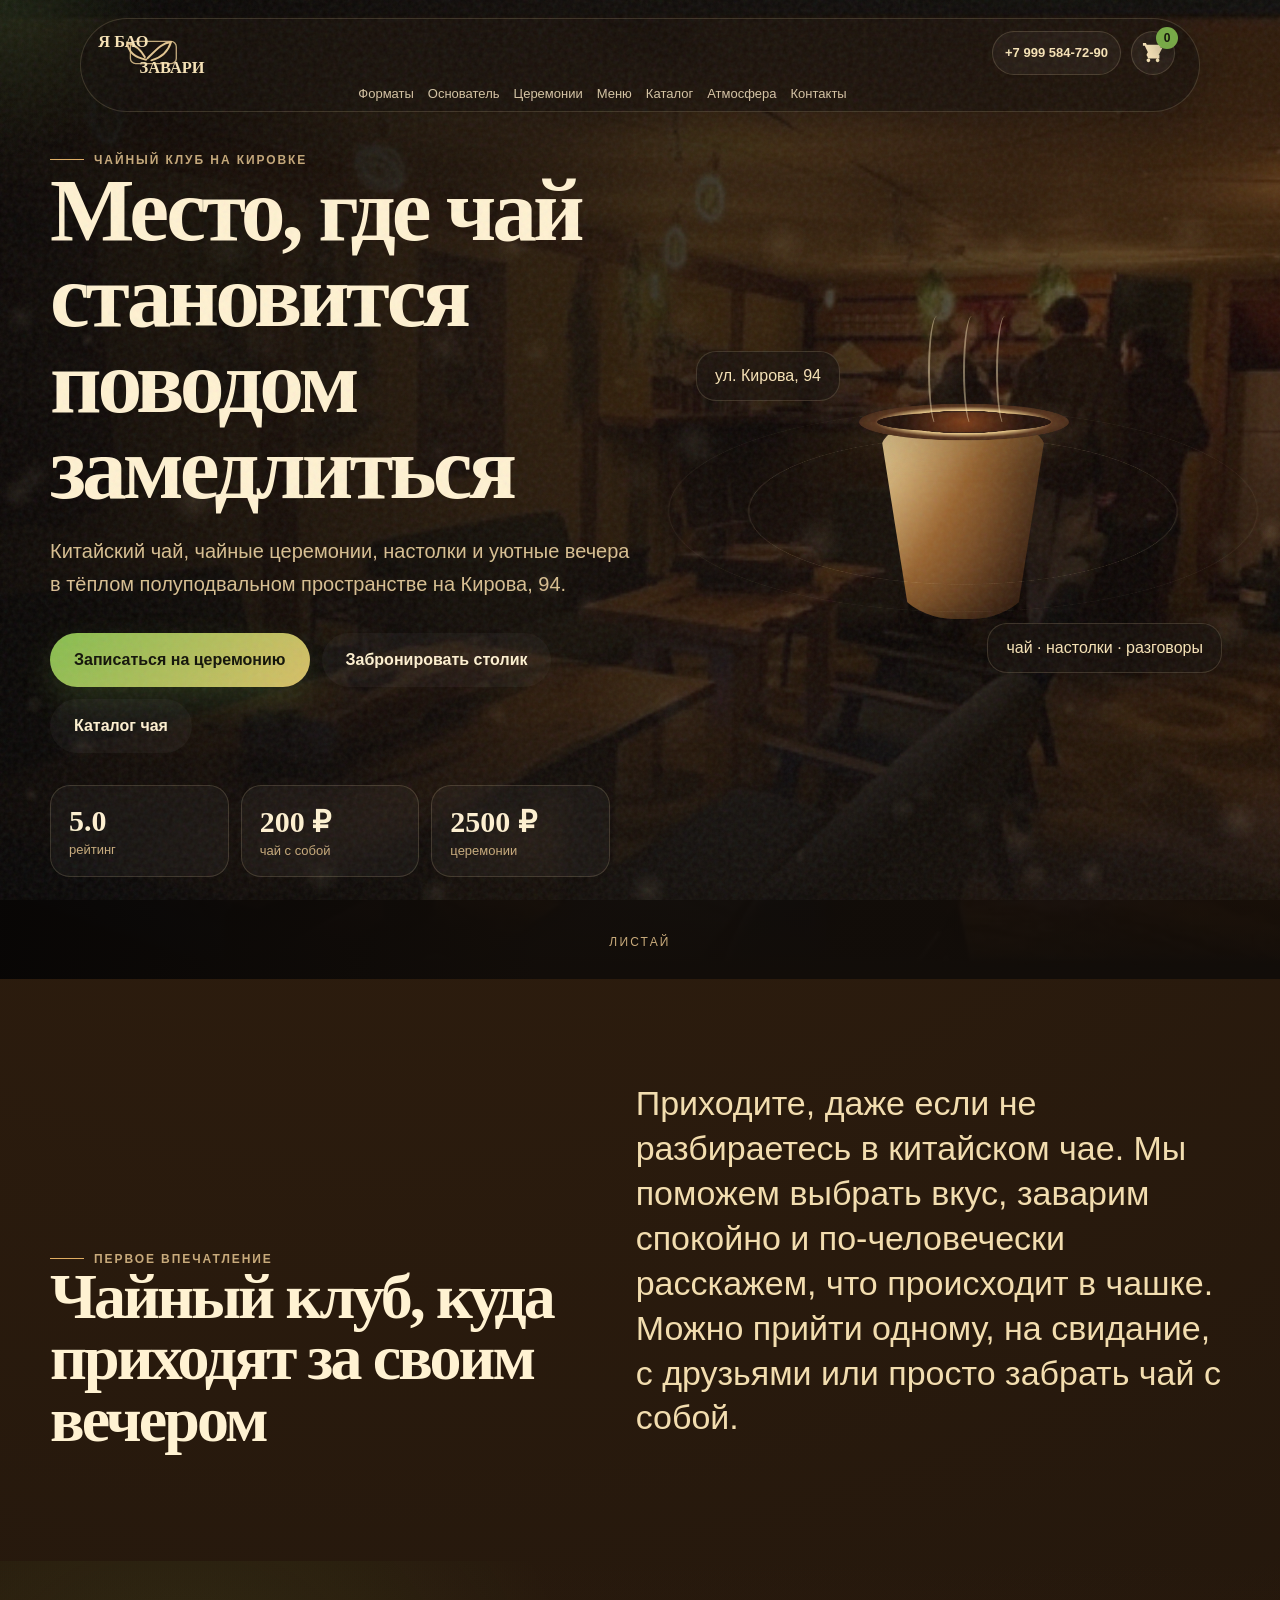
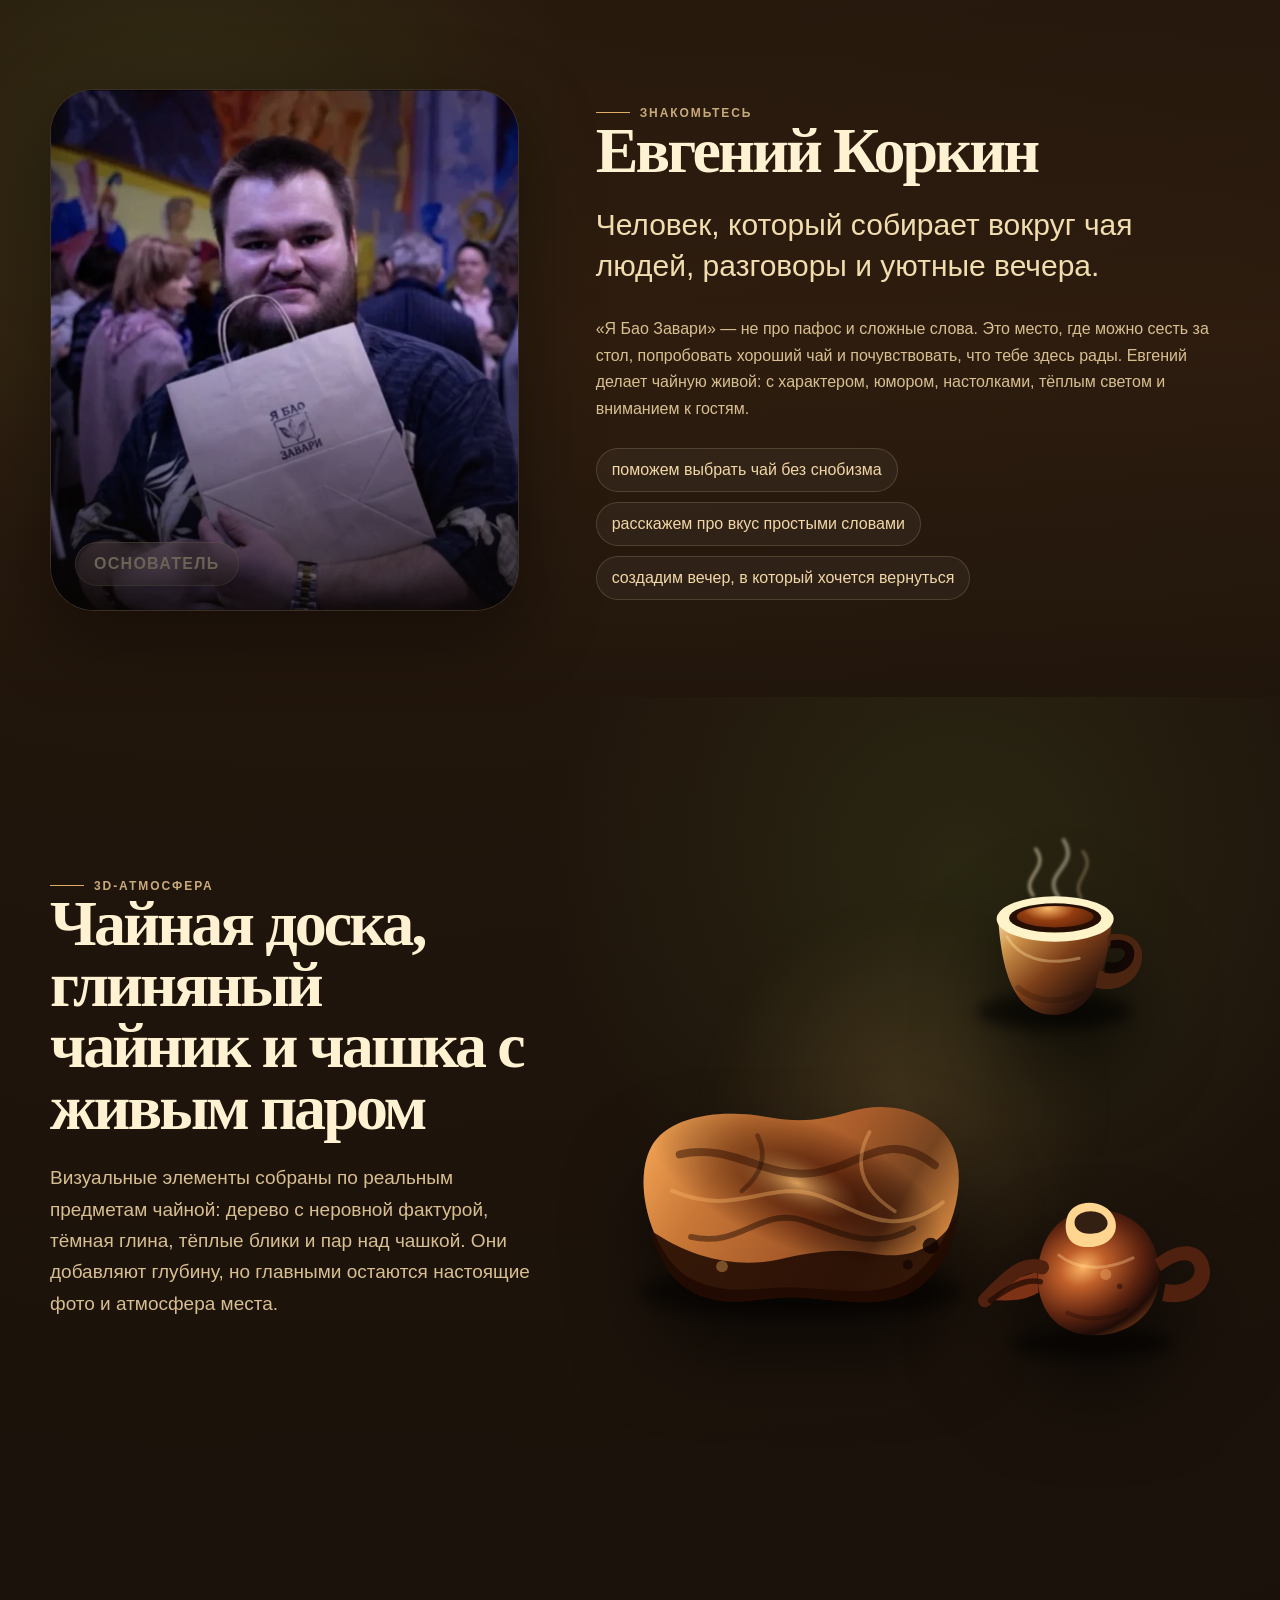
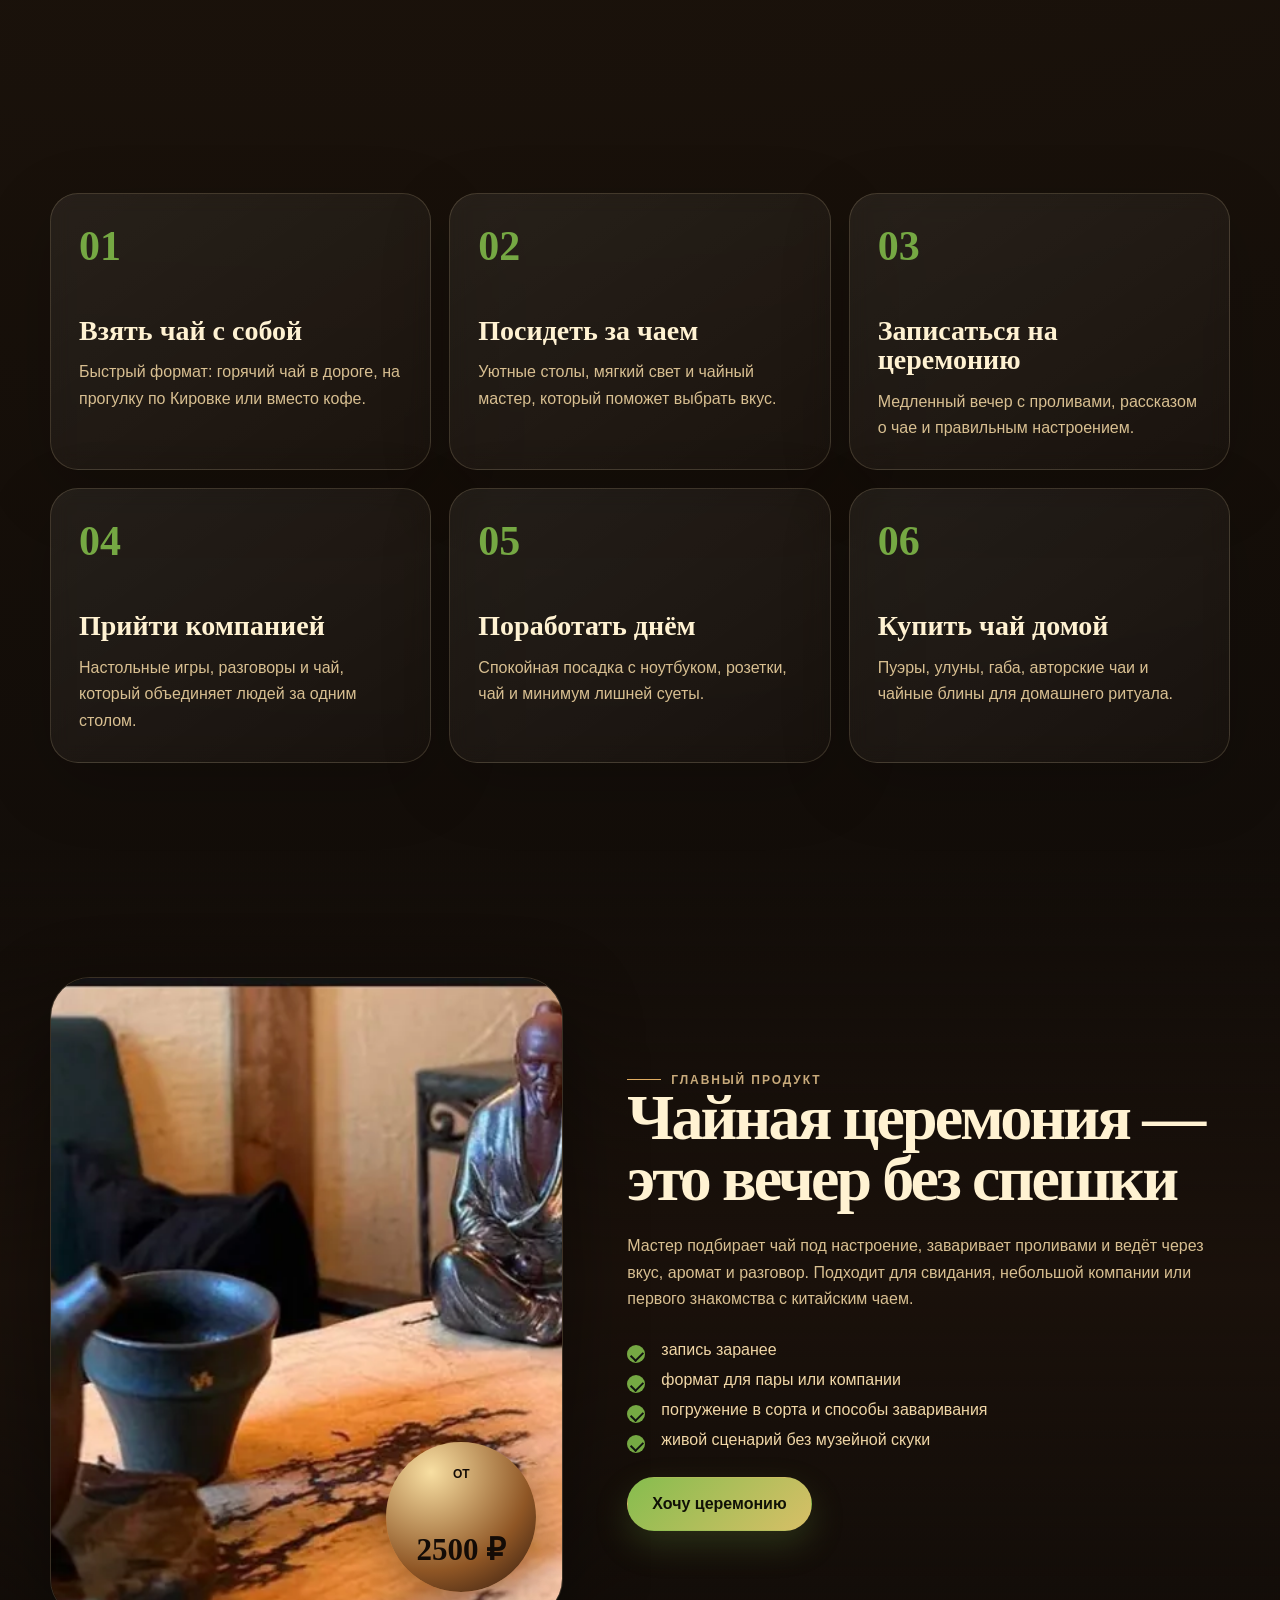
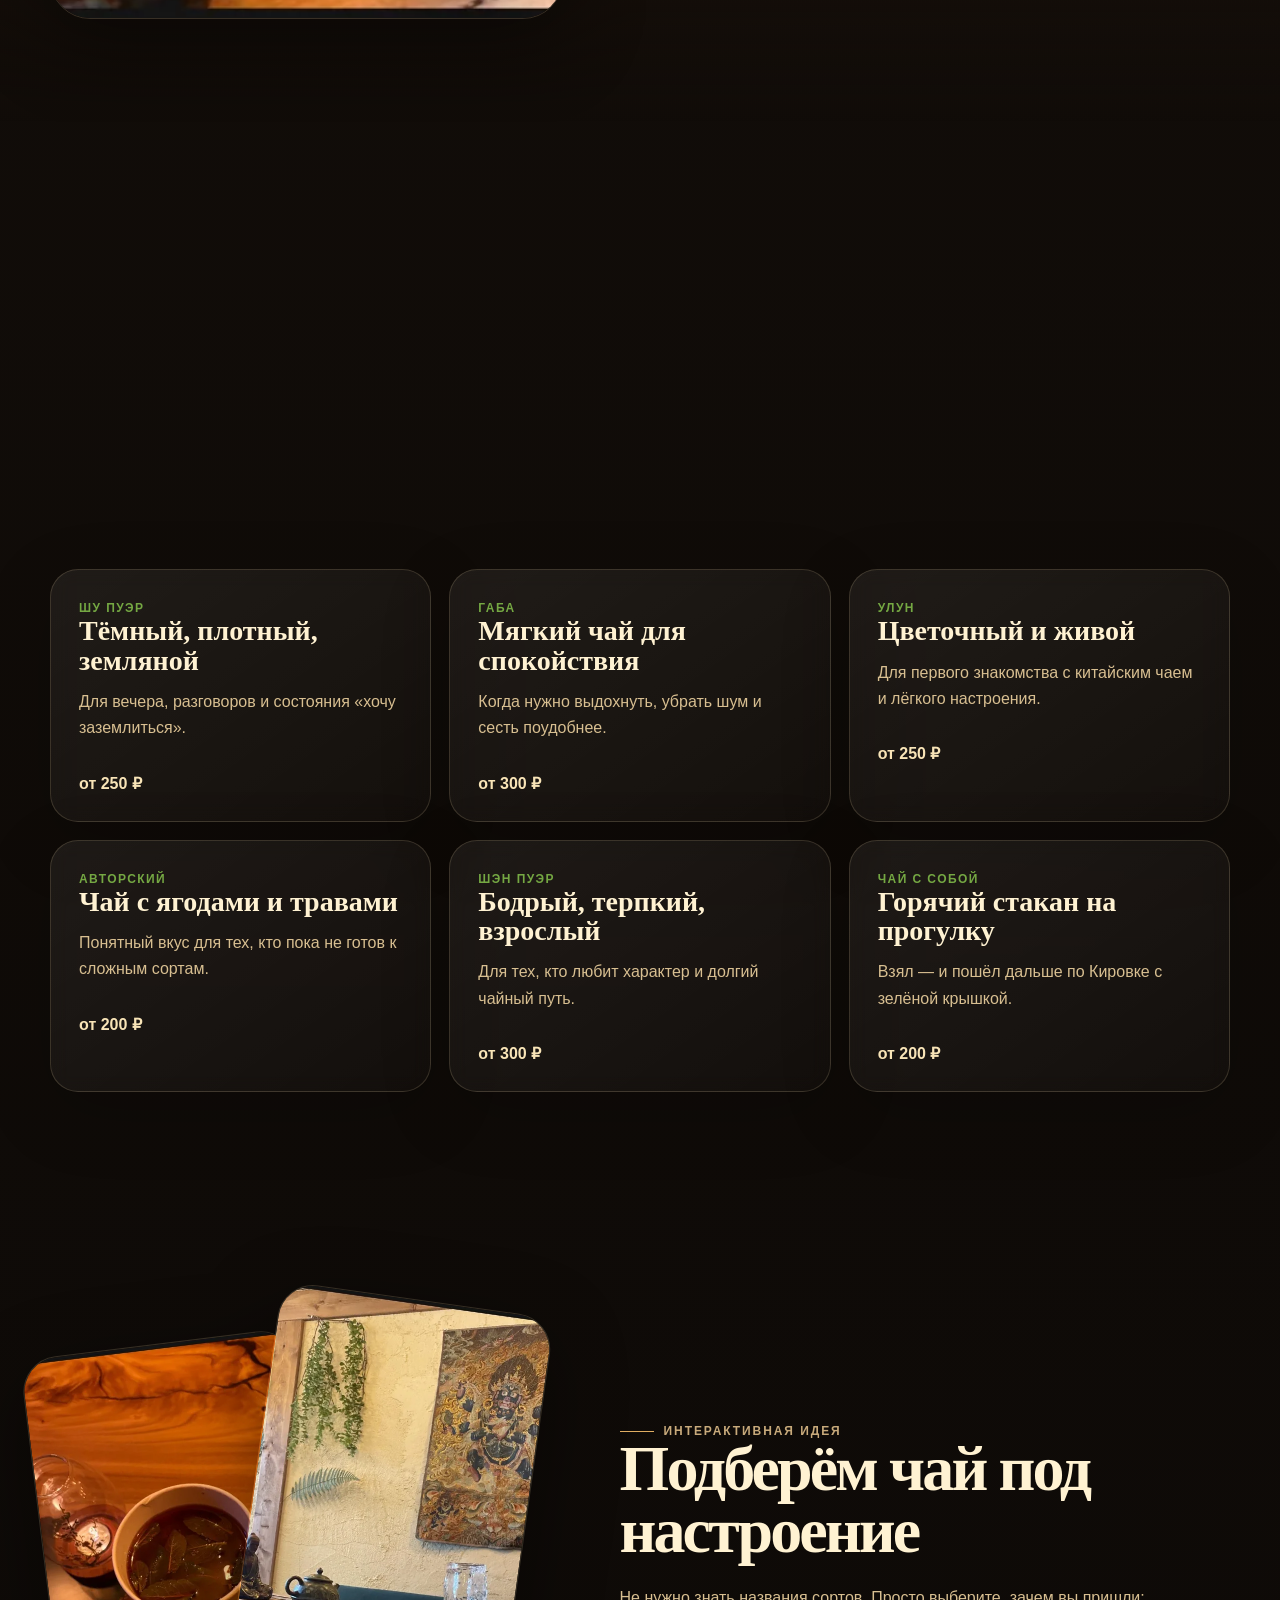
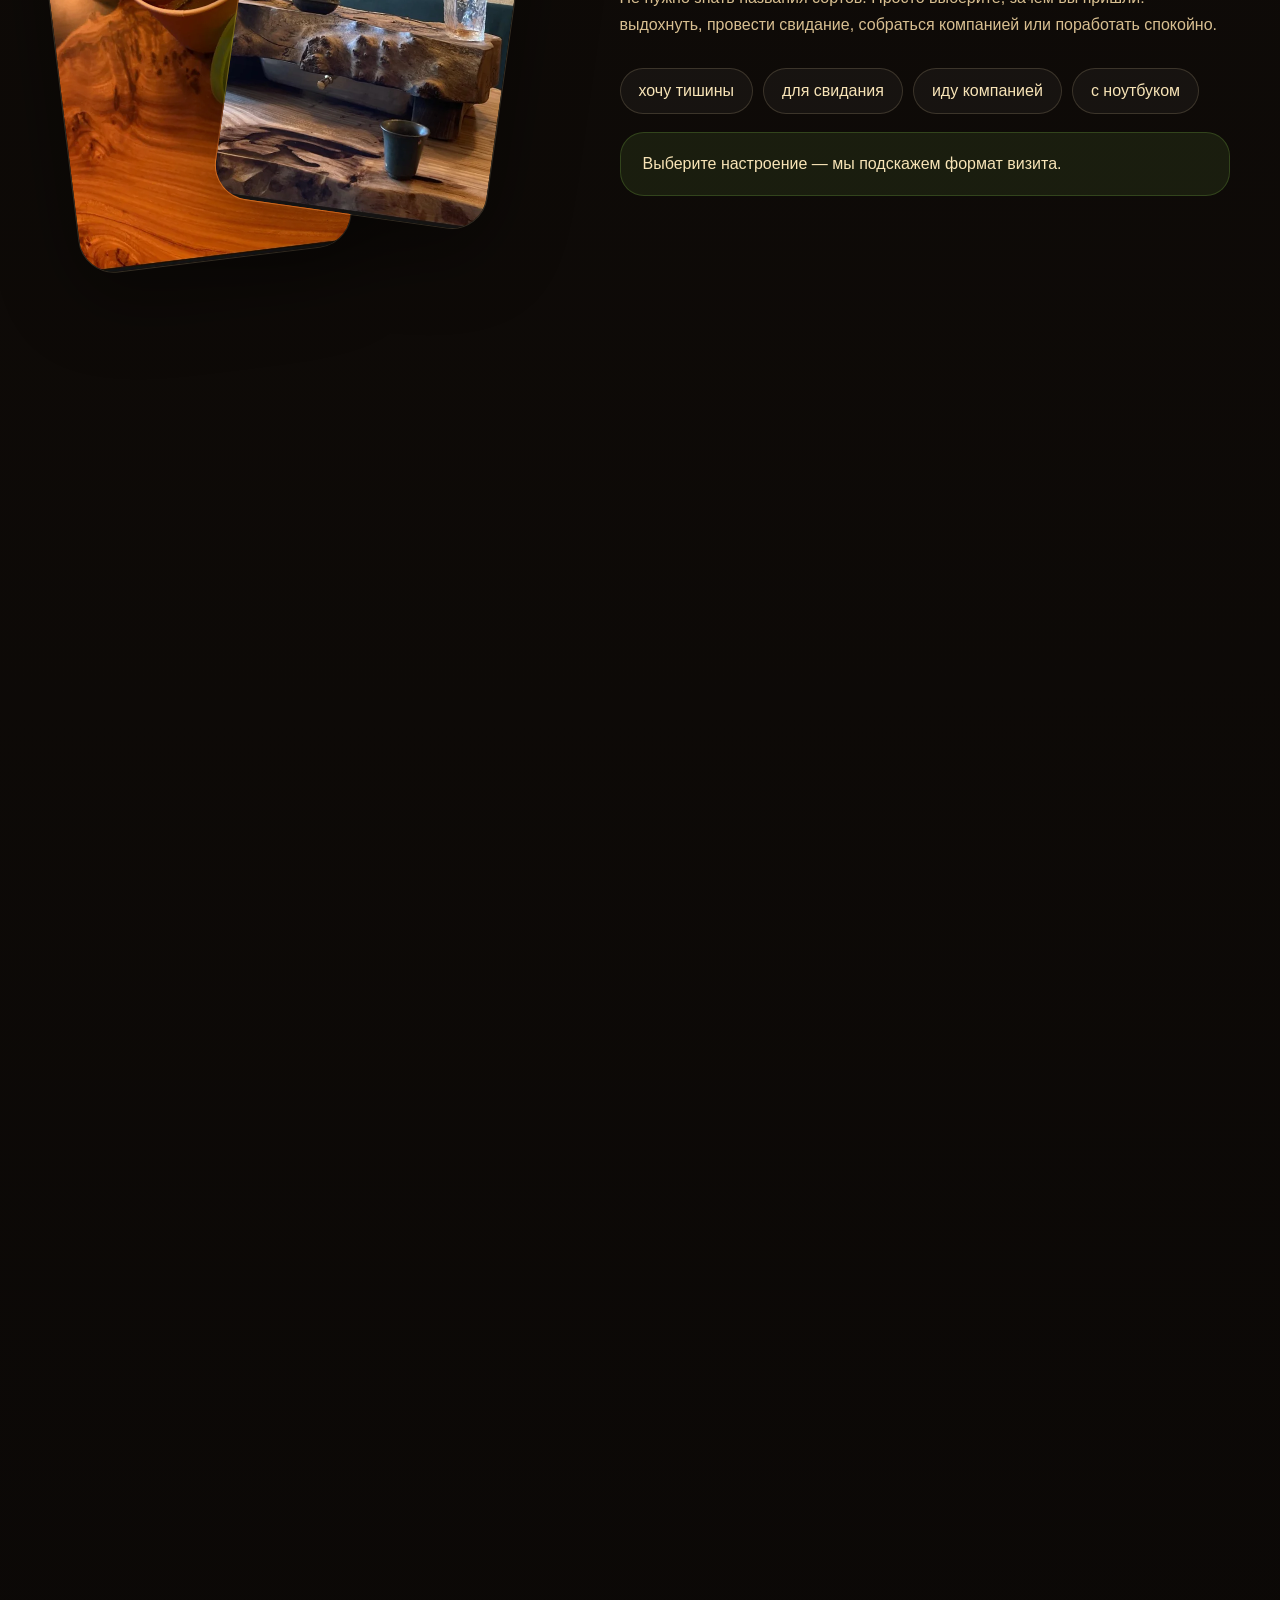
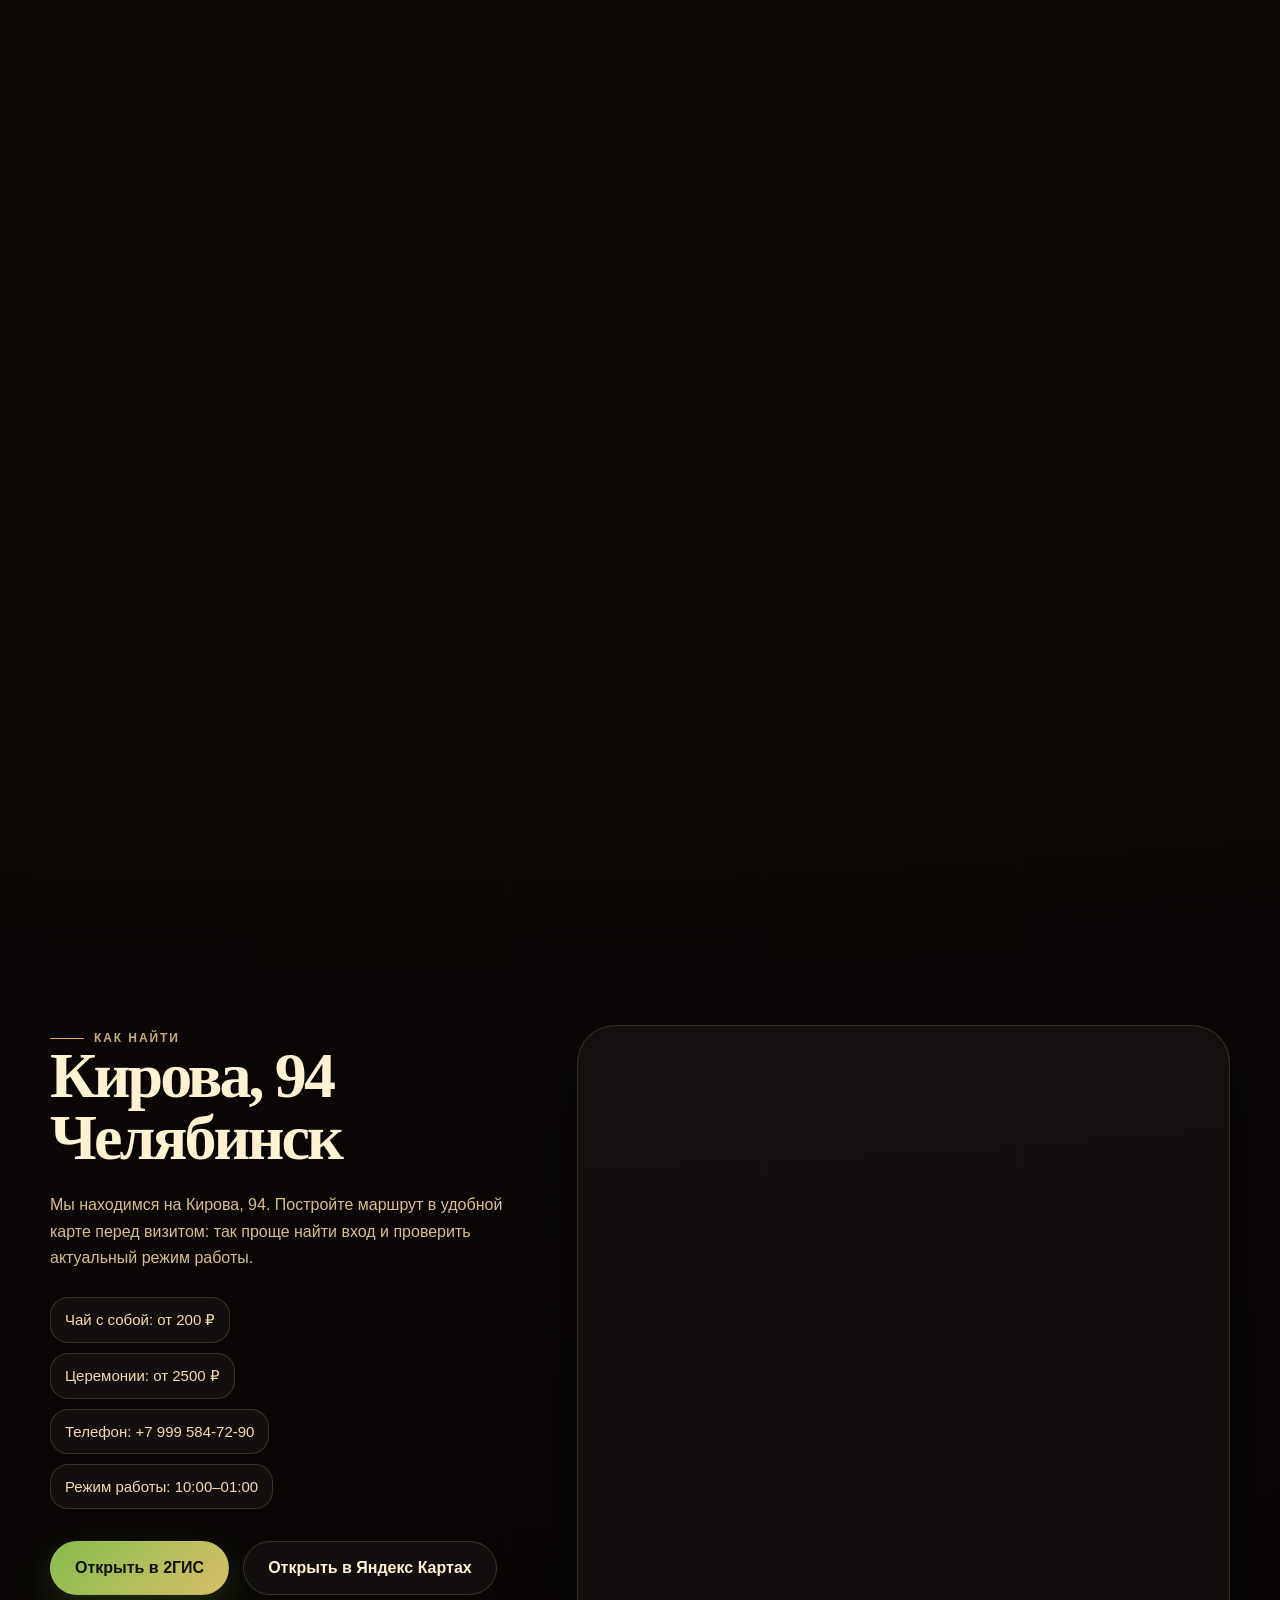
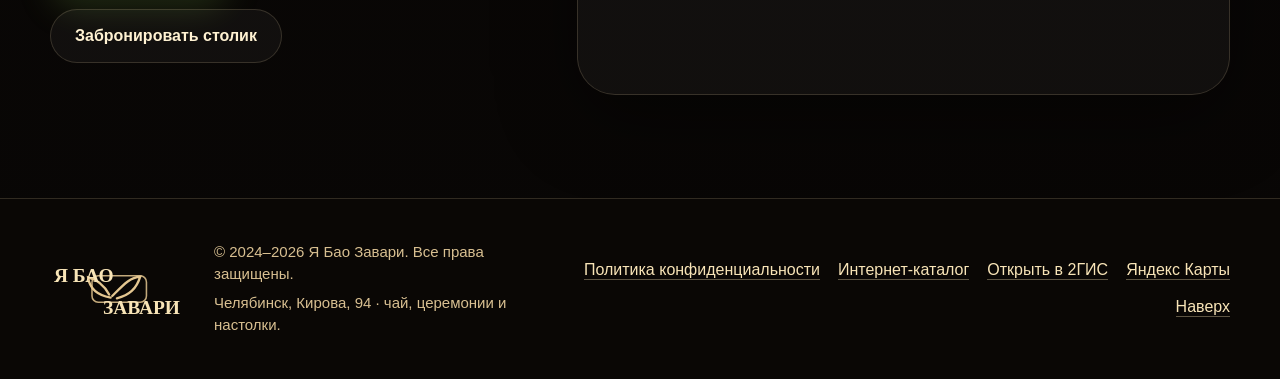
==== commit 1001ceff: "Доработка сайта v5" ====
--- a/index.html
+++ b/index.html
@@ -17,17 +17,26 @@
     <a class="logo" href="#top" aria-label="Я Бао Завари">
       <img src="assets/icons/logo.svg" alt="Я Бао Завари" width="180" height="72" />
     </a>
+    <div class="header-actions" aria-label="Быстрые действия">
+      <a class="header-phone header-phone-desktop" href="tel:+79995847290">+7 999 584-72-90</a>
+      <a class="header-icon header-phone-mobile" href="tel:+79995847290" aria-label="Позвонить в Я Бао Завари">
+        <svg viewBox="0 0 24 24" aria-hidden="true"><path d="M6.62 10.79c1.44 2.83 3.76 5.14 6.59 6.59l2.2-2.2c.27-.27.67-.36 1.02-.24 1.12.37 2.33.57 3.57.57.55 0 1 .45 1 1V20c0 .55-.45 1-1 1C10.61 21 3 13.39 3 4c0-.55.45-1 1-1h3.5c.55 0 1 .45 1 1 0 1.24.2 2.45.57 3.57.11.35.03.74-.25 1.02l-2.2 2.2Z"/></svg>
+      </a>
+      <a class="header-icon header-cart" href="catalog.html#catalog" aria-label="Открыть корзину">
+        <svg viewBox="0 0 24 24" aria-hidden="true"><path d="M7 18c-1.1 0-1.99.9-1.99 2S5.9 22 7 22s2-.9 2-2-.9-2-2-2Zm10 0c-1.1 0-1.99.9-1.99 2S15.9 22 17 22s2-.9 2-2-.9-2-2-2ZM7.2 6l.94 2h7.45c.75 0 1.41.41 1.75 1.03L21 3H5.21l-.94-2H1v2h2l3.6 7.59-1.35 2.44C4.52 14.37 5.48 16 7 16h12v-2H7l1.1-2h7.45c.75 0 1.41-.41 1.75-1.03L21 4H5.42L4.48 2H1v2h2l4.2 8.84L6.15 14.75C5.43 16.07 6.39 18 7.9 18H19v-2H7.9l1.1-2H17c.75 0 1.41-.41 1.75-1.03L22.5 6H7.2Z"/></svg>
+        <span data-cart-count>0</span>
+      </a>
+    </div>
     <button class="burger" type="button" aria-label="Открыть меню" aria-expanded="false"><span></span><span></span></button>
     <nav class="nav" data-nav>
       <a href="#rituals">Форматы</a>
+      <a href="#founder">Основатель</a>
       <a href="#ceremony">Церемонии</a>
       <a href="#menu">Меню</a>
       <a href="catalog.html">Каталог</a>
       <a href="#gallery">Атмосфера</a>
       <a href="#contacts">Контакты</a>
     </nav>
-    <a class="header-phone" href="tel:+79995847290">+7 999 584-72-90</a>
-    <a class="header-cta" href="#booking">Записаться</a>
   </header>
 
   <main id="top">
@@ -72,9 +81,29 @@
       <div class="container split">
         <div class="section-head reveal">
           <div class="eyebrow"><span></span> первое впечатление</div>
-          <h2>Чайный клуб, куда приходят не спешить</h2>
-        </div>
-        <p class="big-text reveal">Здесь китайский чай становится поводом встретиться, выдохнуть и попробовать новый вкус. Без ресторанной строгости — только тёплый свет, дерево, чайная доска, восточные детали и живое общение за столом.</p>
+          <h2>Чайный клуб, куда приходят за своим вечером</h2>
+        </div>
+        <p class="big-text reveal">Приходите, даже если не разбираетесь в китайском чае. Мы поможем выбрать вкус, заварим спокойно и по‑человечески расскажем, что происходит в чашке. Можно прийти одному, на свидание, с друзьями или просто забрать чай с собой.</p>
+      </div>
+    </section>
+
+    <section class="section founder" id="founder">
+      <div class="container founder-grid">
+        <div class="founder-photo reveal" data-tilt>
+          <img src="assets/images/founder-evgeniy-korkin.webp" alt="Евгений Коркин, основатель Я Бао Завари" loading="lazy" />
+          <div class="founder-badge">основатель</div>
+        </div>
+        <div class="founder-content reveal">
+          <div class="eyebrow"><span></span> знакомьтесь</div>
+          <h2>Евгений Коркин</h2>
+          <p class="big-text small">Человек, который собирает вокруг чая людей, разговоры и уютные вечера.</p>
+          <p>«Я Бао Завари» — не про пафос и сложные слова. Это место, где можно сесть за стол, попробовать хороший чай и почувствовать, что тебе здесь рады. Евгений делает чайную живой: с характером, юмором, настолками, тёплым светом и вниманием к гостям.</p>
+          <div class="founder-notes">
+            <span>поможем выбрать чай без снобизма</span>
+            <span>расскажем про вкус простыми словами</span>
+            <span>создадим вечер, в который хочется вернуться</span>
+          </div>
+        </div>
       </div>
     </section>
 
@@ -82,8 +111,8 @@
       <div class="container three-d-grid">
         <div class="three-d-copy reveal">
           <div class="eyebrow"><span></span> 3D-атмосфера</div>
-          <h2>Предметы, которые сразу говорят: здесь заваривают по-настоящему</h2>
-          <p>Для сайта добавлены лёгкие 3D-стилизованные объекты без фона: чашка с паром, чабань и чайник. Они поддерживают атмосферу, но не спорят с настоящими фотографиями чайной.</p>
+          <h2>Чайная доска, глиняный чайник и чашка с живым паром</h2>
+          <p>Визуальные элементы собраны по реальным предметам чайной: дерево с неровной фактурой, тёмная глина, тёплые блики и пар над чашкой. Они добавляют глубину, но главными остаются настоящие фото и атмосфера места.</p>
         </div>
         <div class="three-d-objects reveal" aria-label="3D-объекты чайной тематики">
           <img class="obj obj-mug" src="assets/3d/mug-steam.svg" alt="3D чашка с дымом" />
@@ -164,15 +193,15 @@
         </div>
         <div class="experience-content reveal">
           <div class="eyebrow"><span></span> интерактивная идея</div>
-          <h2>На сайте можно сделать мини-подбор чая</h2>
-          <p>Пользователь выбирает настроение, а интерфейс показывает подходящий формат: с собой, за столом, церемония или чай домой.</p>
+          <h2>Подберём чай под настроение</h2>
+          <p>Не нужно знать названия сортов. Просто выберите, зачем вы пришли: выдохнуть, провести свидание, собраться компанией или поработать спокойно.</p>
           <div class="mood-picker" data-moods>
             <button data-mood="calm">хочу тишины</button>
             <button data-mood="date">для свидания</button>
             <button data-mood="company">иду компанией</button>
             <button data-mood="work">с ноутбуком</button>
           </div>
-          <div class="mood-result" data-mood-result>Выбери настроение — подберём формат визита.</div>
+          <div class="mood-result" data-mood-result>Выберите настроение — мы подскажем формат визита.</div>
         </div>
       </div>
     </section>
@@ -198,14 +227,14 @@
       <div class="container booking-card reveal">
         <div>
           <div class="eyebrow"><span></span> запись</div>
-          <h2>Забронируй вечер за чайным столом</h2>
-          <p>Выберите быстрый сценарий: чайная церемония или столик для компании. Формы открываются в модальном окне и формируют готовую заявку для администратора.</p>
+          <h2>Забронируйте вечер за чайным столом</h2>
+          <p>Напишите, когда хотите прийти и сколько вас будет. Мы подскажем свободное время, поможем с форматом и подготовим стол под ваш вечер.</p>
           <div class="booking-actions"><button class="btn btn-primary" type="button" data-open-modal="ceremony">Заявка на церемонию</button><button class="btn btn-ghost" type="button" data-open-modal="table">Забронировать столик</button></div>
         </div>
         <div class="booking-side-card">
           <img src="assets/3d/mug-steam.svg" alt="Чашка с паром" />
-          <b>Заявка без перезагрузки страницы</b>
-          <p>После заполнения можно скопировать текст заявки или сразу открыть WhatsApp/Telegram, если подключить реальные ссылки.</p>
+          <b>Быстрая заявка</b>
+          <p>Заполните пару полей — сайт соберёт понятное сообщение, которое можно сразу отправить нам в WhatsApp.</p>
         </div>
       </div>
     </section>
@@ -260,14 +289,14 @@
       <button class="modal-close" type="button" data-modal-close aria-label="Закрыть">×</button>
       <div class="eyebrow"><span></span> заявка</div>
       <h2 id="ceremony-title">Чайная церемония</h2>
-      <p>Оставьте контакты, удобный день и количество гостей. Форма сформирует сообщение для администратора.</p>
+      <p>Оставьте контакты, удобный день и количество гостей. Мы свяжемся и поможем подобрать чай под ваш вечер.</p>
       <form class="form modal-form" data-request-form data-request-type="Чайная церемония">
         <label><span>Имя</span><input type="text" name="name" placeholder="Как к вам обращаться" required /></label>
         <label><span>Телефон или Telegram</span><input type="text" name="contact" placeholder="+7 или @username" required /></label>
         <label><span>Дата и время</span><input type="text" name="date" placeholder="Например: пятница, 19:00" /></label>
         <label><span>Гостей</span><select name="guests"><option>1 человек</option><option>2 человека</option><option>3–4 человека</option><option>5+ человек</option></select></label>
         <button class="btn btn-primary" type="submit">Сформировать заявку</button>
-        <small data-request-status>После отправки появится готовый текст заявки.</small>
+        <small data-request-status>После отправки появится готовый текст заявки для WhatsApp.</small>
       </form>
     </div>
   </div>
@@ -278,14 +307,14 @@
       <button class="modal-close" type="button" data-modal-close aria-label="Закрыть">×</button>
       <div class="eyebrow"><span></span> бронь</div>
       <h2 id="table-title">Забронировать столик</h2>
-      <p>Подойдёт для компании, настолок, работы с ноутбуком или спокойного вечера за чаем.</p>
+      <p>Подойдёт для компании, настолок, работы с ноутбуком или спокойного вечера за чаем. Просто напишите, когда хотите прийти.</p>
       <form class="form modal-form" data-request-form data-request-type="Бронь столика">
         <label><span>Имя</span><input type="text" name="name" placeholder="Как к вам обращаться" required /></label>
         <label><span>Телефон или Telegram</span><input type="text" name="contact" placeholder="+7 или @username" required /></label>
         <label><span>Когда прийти</span><input type="text" name="date" placeholder="Сегодня / завтра / дата и время" /></label>
         <label><span>Гостей</span><select name="guests"><option>1–2 гостя</option><option>3–4 гостя</option><option>5–6 гостей</option><option>7+ гостей</option></select></label>
         <button class="btn btn-primary" type="submit">Сформировать бронь</button>
-        <small data-request-status>После отправки появится готовый текст брони.</small>
+        <small data-request-status>После отправки появится готовый текст брони для WhatsApp.</small>
       </form>
     </div>
   </div>
--- a/css/styles.css
+++ b/css/styles.css
@@ -67,3 +67,17 @@
 @media (max-width:768px){.catalog-page .header{position:absolute}.catalog-hero{padding-top:112px}.catalog-hero-objects{display:none}.booking-actions{display:grid}.booking-actions .btn{width:100%}.three-d-objects{min-height:330px}.obj-mug{width:38%;right:2%;top:0}.obj-chaban{width:62%;left:-2%;bottom:4%}.obj-teapot{width:42%;right:0;bottom:0}.yandex-map-card,.yandex-map-card iframe{min-height:360px}.catalog-teaser{display:grid}.catalog-teaser .btn{width:100%}.modal-panel h2,.cart-panel h2{font-size:34px}.modal-panel{max-height:calc(100svh - 20px);border-radius:28px}.product-grid{gap:14px}.product-card{border-radius:24px;min-height:410px}.product-card h3{font-size:23px}}
 @media (max-width:560px){.product-grid{grid-template-columns:1fr}.product-card{min-height:auto}.product-card img{height:190px}.catalog-filters{display:grid;grid-template-columns:1fr 1fr}.catalog-filters button{width:100%}.gallery-grid{grid-template-columns:1fr;grid-auto-rows:230px}.gallery-item:nth-child(n){grid-column:auto;grid-row:auto}.three-d-copy h2{font-size:31px}.three-d-objects{min-height:300px}.modal-panel,.cart-panel{padding:22px}.cart-item{grid-template-columns:1fr}.cart-controls,.cart-remove{grid-column:auto}.cart-remove{width:100%}.footer-links a{width:auto}.header .header-phone{display:none}}
 .request-actions{display:grid;grid-template-columns:1fr 1fr;gap:10px;margin-top:10px}.request-actions .copy-request{display:inline-flex;align-items:center;justify-content:center;text-align:center;text-decoration:none}.wa-link{background:rgba(117,168,67,.12)!important;border-color:rgba(117,168,67,.34)!important}@media (max-width:560px){.request-actions{grid-template-columns:1fr}}
+
+/* ===== v5: UI/UX polish, mobile header actions, founder, realistic objects ===== */
+:root{--header-h:76px;--safe-bottom:env(safe-area-inset-bottom,0px)}
+*{box-sizing:border-box}html{scroll-behavior:smooth;-webkit-text-size-adjust:100%;scroll-padding-top:calc(var(--header-h) + 36px)}body.lock{overflow:hidden}.section{padding:clamp(82px,8vw,148px) 0}.container{max-width:var(--container);margin-inline:auto}.header{height:auto;min-height:var(--header-h);gap:12px;display:grid;grid-template-columns:auto 1fr auto auto;align-items:center}.logo{grid-column:1}.nav{grid-column:2;justify-content:center;margin-left:0}.header-actions{grid-column:3;display:flex;align-items:center;gap:10px}.burger{grid-column:4}.header-phone{white-space:nowrap;text-decoration:none}.header-icon{position:relative;width:48px;height:48px;min-width:48px;display:inline-grid;place-items:center;border:1px solid var(--line);border-radius:999px;background:rgba(255,255,255,.055);color:#f8e4b7;transition:.25s;cursor:pointer}.header-icon:hover{transform:translateY(-2px);background:rgba(117,168,67,.18);border-color:rgba(117,168,67,.5)}.header-icon svg{width:22px;height:22px;fill:currentColor}.header-cart span{position:absolute;right:-4px;top:-5px;min-width:22px;height:22px;padding:0 5px;display:grid;place-items:center;border-radius:999px;background:var(--accent);color:#101106;font-size:12px;font-weight:900;box-shadow:0 6px 18px rgba(0,0,0,.35)}.header-phone-mobile{display:none}.header-phone-desktop{display:inline-flex;align-items:center;min-height:44px;padding:0 15px;border:1px solid var(--line);border-radius:999px;background:rgba(255,255,255,.045);color:#f8e4b7;font-weight:800;font-size:14px}.hero{padding-top:calc(var(--header-h) + 70px)}.hero-actions{gap:12px}.btn{min-height:54px;display:inline-flex;align-items:center;justify-content:center;text-align:center}.big-text.small{font-size:clamp(22px,2.5vw,30px);line-height:1.35}.founder{background:radial-gradient(circle at 14% 26%,rgba(117,168,67,.13),transparent 33%),linear-gradient(180deg,transparent,rgba(87,51,24,.2),transparent)}.founder-grid{display:grid;grid-template-columns:minmax(300px,.75fr) minmax(0,1.25fr);gap:clamp(32px,6vw,86px);align-items:center}.founder-photo{position:relative;min-height:580px;border-radius:44px;overflow:hidden;border:1px solid var(--line);box-shadow:var(--shadow);background:#160d08}.founder-photo img{width:100%;height:100%;min-height:580px;object-fit:cover;object-position:center}.founder-photo:after{content:"";position:absolute;inset:0;background:linear-gradient(180deg,transparent 42%,rgba(10,7,5,.72));pointer-events:none}.founder-badge{position:absolute;left:24px;bottom:24px;padding:12px 18px;border-radius:999px;background:rgba(248,228,183,.12);border:1px solid rgba(248,228,183,.28);backdrop-filter:blur(12px);color:#fff2d2;font-weight:900;letter-spacing:.08em;text-transform:uppercase}.founder-content p{max-width:760px}.founder-notes{display:flex;flex-wrap:wrap;gap:10px;margin-top:26px}.founder-notes span{padding:12px 15px;border-radius:999px;border:1px solid var(--line);background:rgba(255,255,255,.045);color:#f1d7a7}.three-d-objects .obj,.catalog-hero-objects img,.booking-side-card img,.product-card img[src*="3d"]{filter:drop-shadow(0 42px 38px rgba(0,0,0,.52)) saturate(1.08) contrast(1.03)}.three-d-objects:before,.catalog-hero-objects:before{content:"";position:absolute;inset:10% 12%;border-radius:50%;background:radial-gradient(circle,rgba(224,173,98,.16),transparent 58%);filter:blur(18px);pointer-events:none}.ritual-card,.tea-menu article,.product-card,.booking-card,.modal-panel,.cart-panel{backdrop-filter:blur(10px)}.gallery-grid{grid-template-columns:1.15fr .85fr .9fr 1.1fr;grid-auto-rows:clamp(180px,13vw,255px);gap:18px}.gallery-item{position:relative;border:1px solid rgba(248,228,183,.14);isolation:isolate}.gallery-item:before{content:"";position:absolute;inset:0;z-index:1;background:linear-gradient(180deg,transparent 52%,rgba(0,0,0,.36));opacity:.65;pointer-events:none}.gallery-item img{position:relative}.gallery-item:nth-child(1){grid-row:span 2;border-radius:54px 20px 30px 20px}.gallery-item:nth-child(2){grid-column:span 2;border-radius:22px 58px 22px 22px}.gallery-item:nth-child(3){grid-row:span 2;border-radius:20px 20px 56px 20px}.gallery-item:nth-child(4){border-radius:22px 22px 22px 58px}.gallery-item:nth-child(5){grid-column:span 2;grid-row:span 2;border-radius:28px 28px 68px 28px}.gallery-item:nth-child(6){border-radius:68px 28px 28px 28px}.contact-meta{display:grid;grid-template-columns:repeat(2,minmax(0,1fr));gap:10px;margin:26px 0}.contact-meta span{padding:13px 14px;border-radius:18px;border:1px solid var(--line);background:rgba(255,255,255,.04);font-size:15px;color:#f3dab0}.yandex-map-card iframe{display:block}.modal-panel,.cart-panel{-webkit-overflow-scrolling:touch}.form input,.form select{font-size:16px}.request-actions .copy-request,.copy-request{min-height:48px;border:1px solid var(--line);border-radius:999px;background:rgba(255,255,255,.06);color:#fff2d2;font-weight:900;cursor:pointer}.form-message{margin-top:12px;padding:14px;border-radius:18px;background:rgba(255,255,255,.055);border:1px solid var(--line);white-space:pre-wrap;color:#f7dfb0;line-height:1.45}.catalog-hero{padding-top:calc(var(--header-h) + 72px)}.cart-panel{padding-bottom:calc(34px + var(--safe-bottom))}.footer{padding-bottom:calc(42px + var(--safe-bottom))}
+
+@media (min-width:1600px){:root{--container:1420px}.header{width:min(1360px,calc(100% - 56px));}.logo{width:150px;min-width:150px}.nav a{font-size:15px}.section{padding:150px 0}.hero h1{font-size:clamp(72px,5.3vw,118px)}.founder-photo,.founder-photo img{min-height:650px}.product-grid{grid-template-columns:repeat(4,1fr)}}
+@media (max-width:1280px){.header{grid-template-columns:auto 1fr auto auto;width:min(1120px,calc(100% - 28px));gap:10px}.nav{gap:14px}.nav a{font-size:13px}.header-phone-desktop{font-size:13px;padding:0 12px}.header-icon{width:44px;height:44px;min-width:44px}.founder-grid{grid-template-columns:.85fr 1.15fr}.founder-photo,.founder-photo img{min-height:520px}.contact-meta{grid-template-columns:1fr}.gallery-grid{grid-template-columns:repeat(3,1fr)}}
+@media (max-width:1024px){:root{--header-h:70px}.header{display:flex}.nav{justify-content:flex-start}.header-actions{margin-left:auto;order:2}.burger{order:3}.nav{order:4}.logo{order:1}.founder-grid{grid-template-columns:1fr}.founder-photo{max-width:680px;margin-inline:auto;width:100%}.founder-content{text-align:left}.three-d-grid,.catalog-hero-grid{gap:34px}.product-grid{grid-template-columns:repeat(2,1fr)}.contact-actions{display:grid;grid-template-columns:1fr 1fr}.contact-actions .btn{width:100%}}
+@media (max-width:820px){:root{--header-h:70px}.header{top:10px;width:calc(100% - 20px);padding:8px 10px;border-radius:30px}.logo{width:116px;min-width:116px}.nav{left:0;right:0;top:calc(100% + 8px);padding:14px;border-radius:24px;max-height:calc(100svh - 98px);overflow:auto}.nav a{padding:12px 10px;border-radius:14px;background:rgba(255,255,255,.035)}.header-phone-desktop{display:none!important}.header-phone-mobile{display:inline-grid}.header-icon{width:46px;height:46px;min-width:46px}.hero{padding-top:118px}.hero h1{font-size:clamp(46px,11.4vw,74px);line-height:.95}.hero-content p{font-size:19px;line-height:1.5}.stats{gap:10px}.stats div{padding:20px}.section{padding:86px 0}.founder-photo,.founder-photo img{min-height:520px}.three-d-showcase{padding-top:74px}.three-d-objects .obj-mug{width:34%;right:4%}.three-d-objects .obj-chaban{width:58%;left:0}.three-d-objects .obj-teapot{width:36%;right:4%}.gallery-grid{grid-template-columns:1fr 1fr;grid-auto-rows:220px}.gallery-item:nth-child(n){grid-column:auto;grid-row:auto;border-radius:28px}.gallery-item:nth-child(1),.gallery-item:nth-child(5){grid-row:span 2}.gallery-item:nth-child(2){grid-column:span 2}.booking-card{gap:24px}.modal-panel{top:50%;right:10px;left:10px;width:auto;padding:24px}.catalog-hero{padding-top:120px}.catalog-hero h1{font-size:clamp(44px,10vw,70px)}}
+@media (max-width:560px){:root{--header-h:64px}.container{width:min(100% - 28px,var(--container))}.header{min-height:64px;padding:7px 9px;gap:8px}.logo{width:104px;min-width:104px}.header-icon{width:42px;height:42px;min-width:42px}.header-icon svg{width:20px;height:20px}.burger{width:42px;height:42px;min-width:42px}.nav{top:calc(100% + 6px)}.section{padding:76px 0}.hero{padding-top:108px;min-height:auto}.hero h1{font-size:clamp(42px,12vw,58px)}h2{font-size:clamp(34px,10vw,48px);line-height:1}.eyebrow{font-size:12px;letter-spacing:.12em}.hero-actions{display:grid;grid-template-columns:1fr;gap:10px}.btn{width:100%;min-height:52px;padding-inline:18px}.stats{grid-template-columns:1fr}.hero-visual{min-height:300px;margin-top:28px}.founder-photo,.founder-photo img{min-height:440px}.founder-photo{border-radius:32px}.founder-badge{left:16px;bottom:16px}.founder-notes{display:grid}.founder-notes span{border-radius:18px}.three-d-objects{min-height:270px}.three-d-objects .obj-mug{width:42%;right:0;top:0}.three-d-objects .obj-chaban{width:70%;left:-7%;bottom:2%}.three-d-objects .obj-teapot{width:45%;right:-2%;bottom:0}.ceremony-media img{height:390px}.price-badge{right:16px;bottom:16px}.phone-stack{min-height:390px}.phone-stack img{height:335px}.gallery-grid{grid-template-columns:1fr;grid-auto-rows:240px}.gallery-item:nth-child(n){grid-column:auto;grid-row:auto;border-radius:28px}.contact-meta{grid-template-columns:1fr}.contact-actions{grid-template-columns:1fr}.yandex-map-card,.yandex-map-card iframe{min-height:330px}.modal-panel{padding:22px 18px;border-radius:24px;max-height:calc(100svh - 24px)}.product-grid{grid-template-columns:1fr}.catalog-filters{grid-template-columns:1fr 1fr}.cart-panel{border-radius:24px 24px 0 0}.footer-row{gap:18px}.footer-links{display:grid;gap:10px}.footer-links a{width:max-content}.catalog-hero-objects{display:block;min-height:260px}.catalog-hero-objects img:nth-child(1){width:42%;right:4%;top:4%}.catalog-hero-objects img:nth-child(2){width:42%;left:4%;top:16%}.catalog-hero-objects img:nth-child(3){width:62%;right:12%;bottom:0}}
+@media (max-width:380px){.logo{width:92px;min-width:92px}.header-icon{width:39px;height:39px;min-width:39px}.burger{width:39px;height:39px;min-width:39px}.hero h1{font-size:40px}.container{width:min(100% - 22px,var(--container))}.section{padding:68px 0}.header{width:calc(100% - 14px)}}
+@supports not ((backdrop-filter: blur(10px)) or (-webkit-backdrop-filter: blur(10px))){.header,.modal-panel,.cart-panel,.ritual-card,.tea-menu article,.product-card,.booking-card{background:#17100b}.modal-backdrop,.cart-backdrop{background:rgba(0,0,0,.82)}}
+#founder,#visuals{scroll-margin-top:calc(var(--header-h) + 36px)}
+@media (max-width:820px){.nav.active{display:grid}.header-actions{gap:8px}.nav{z-index:95}.header{z-index:100}.preloader{z-index:9999}}
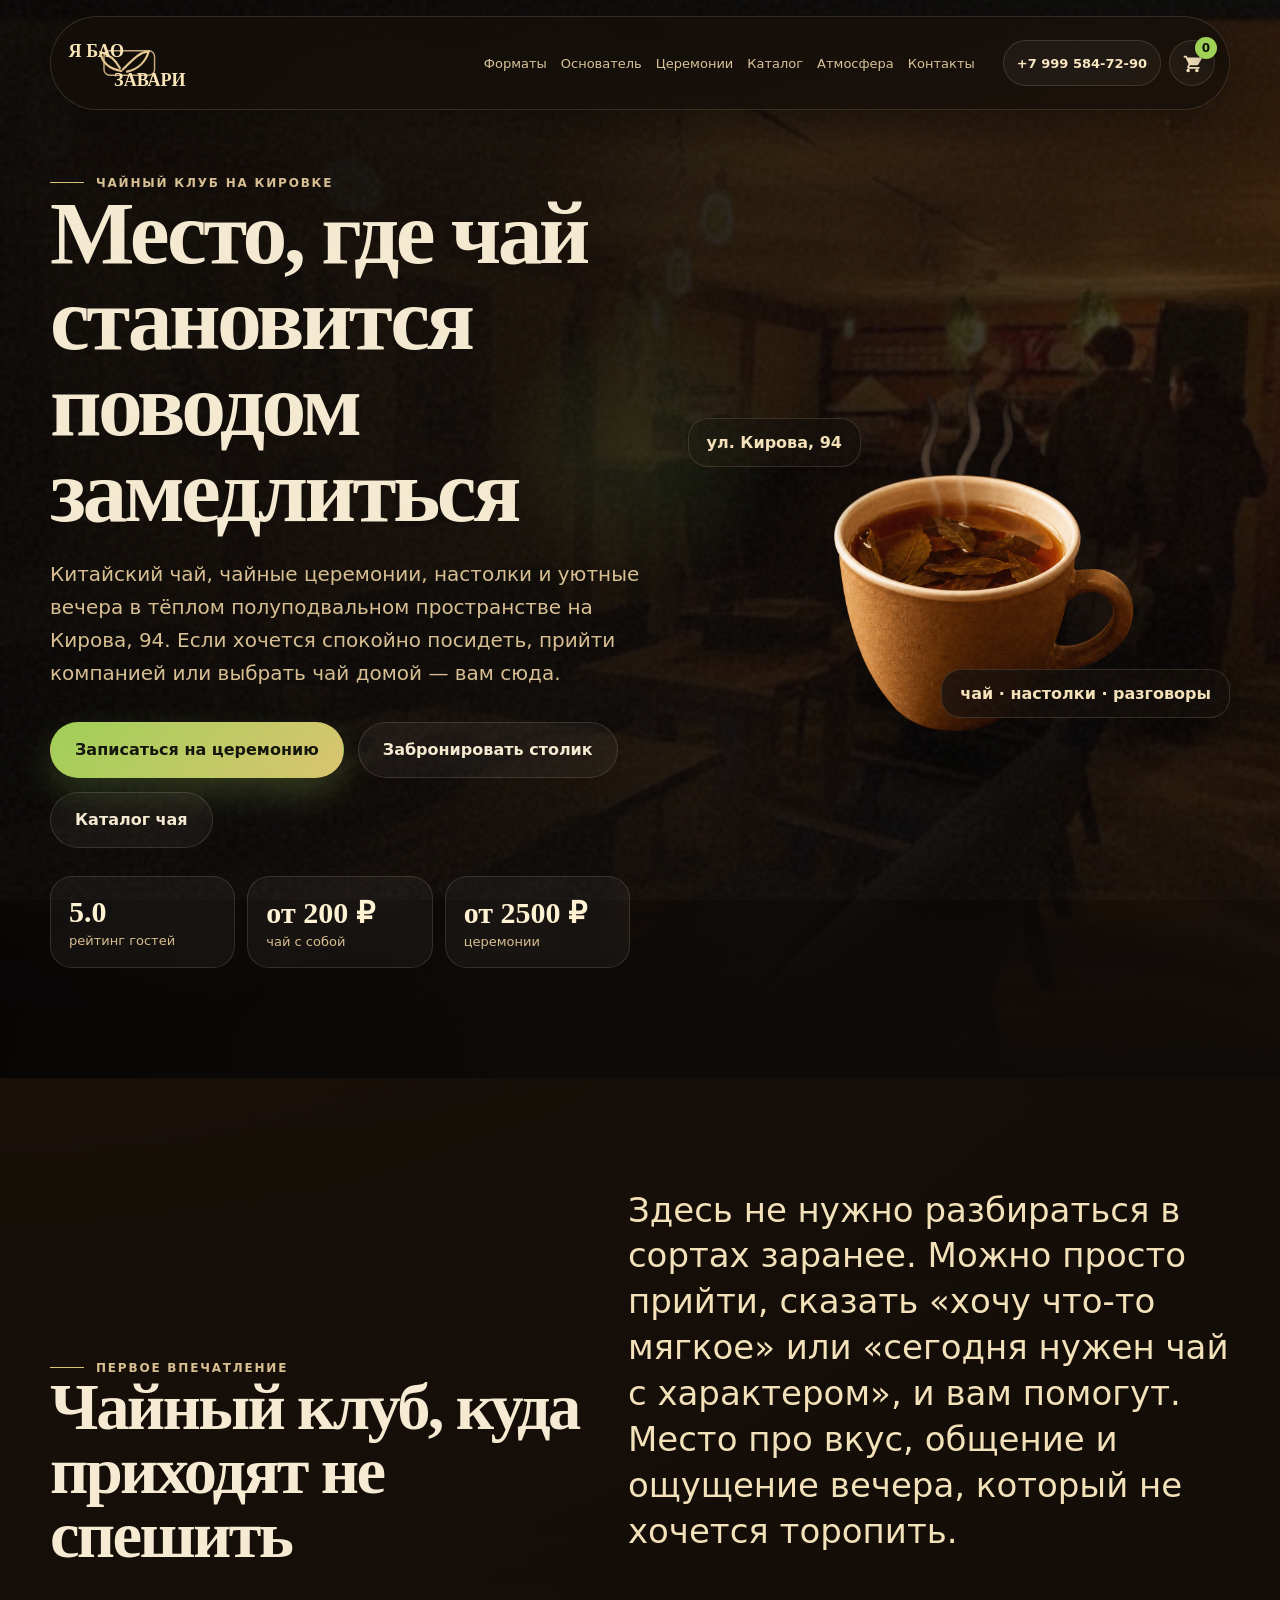
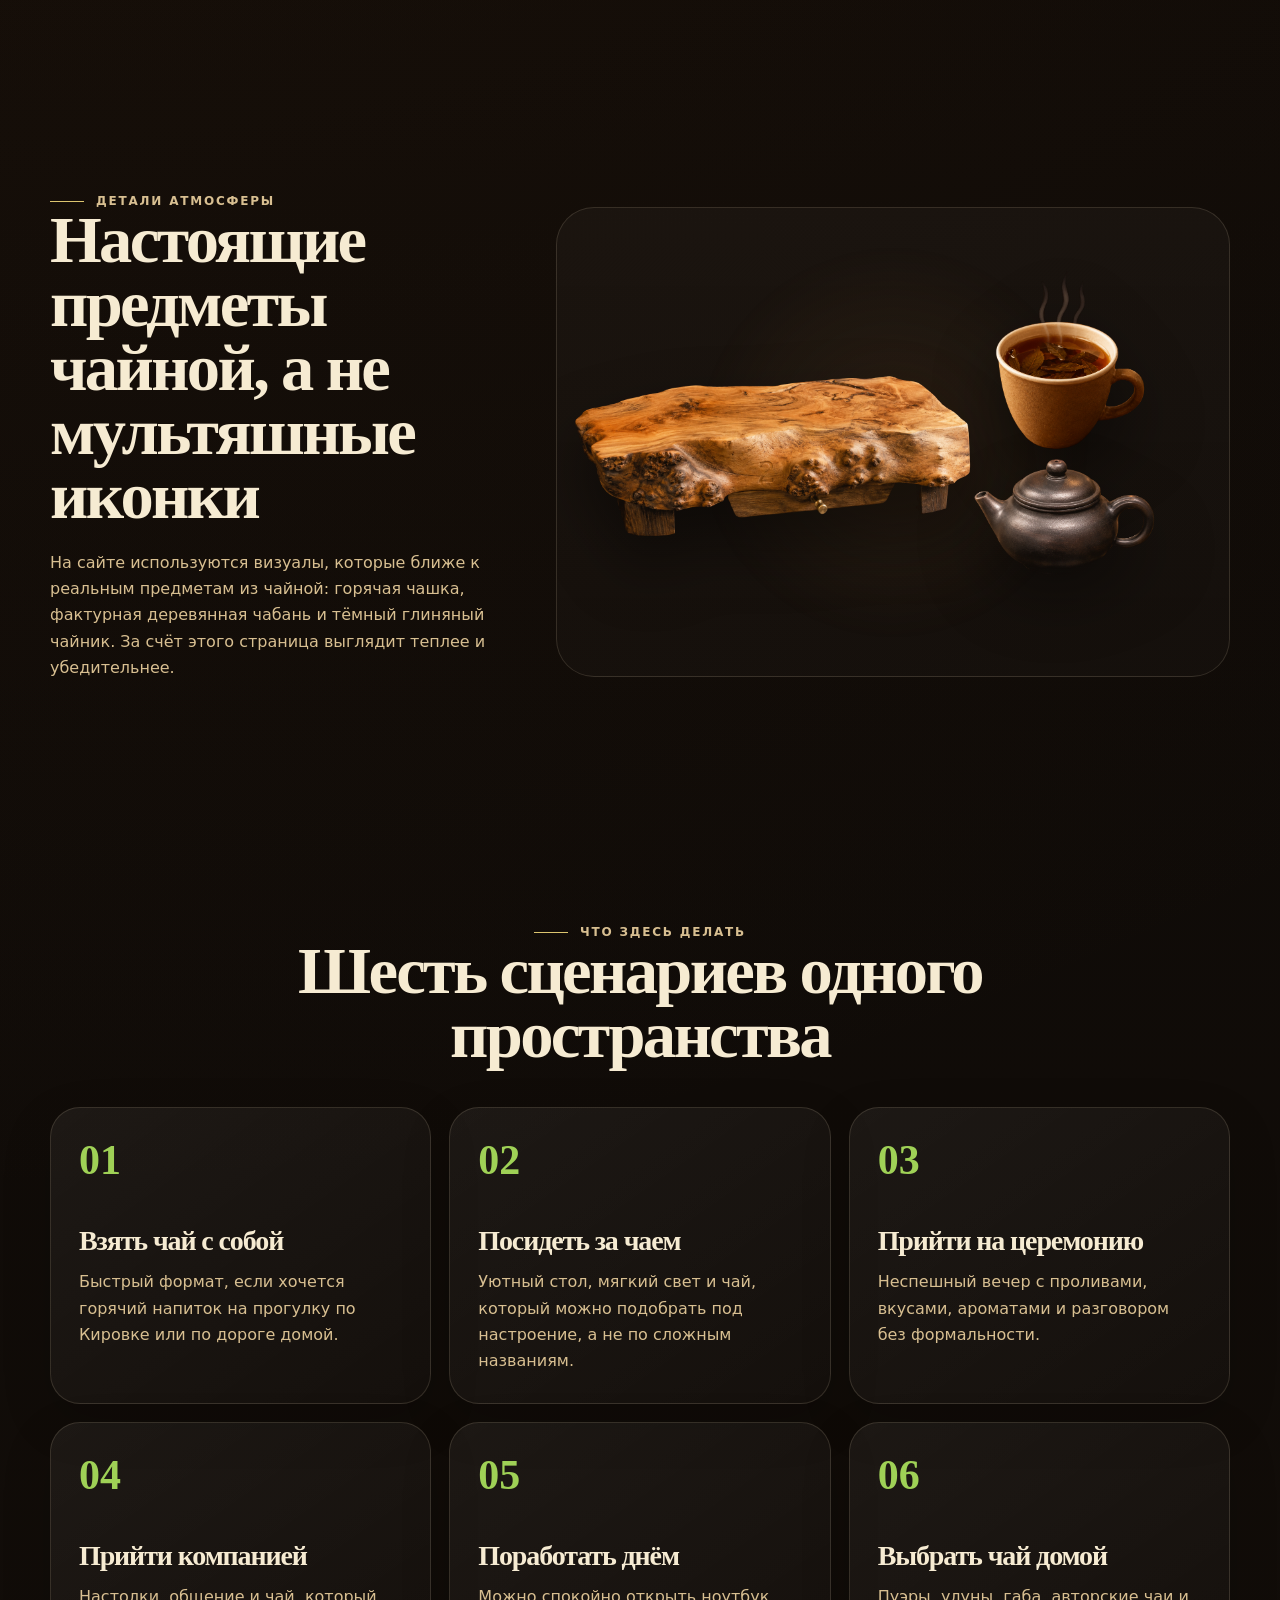
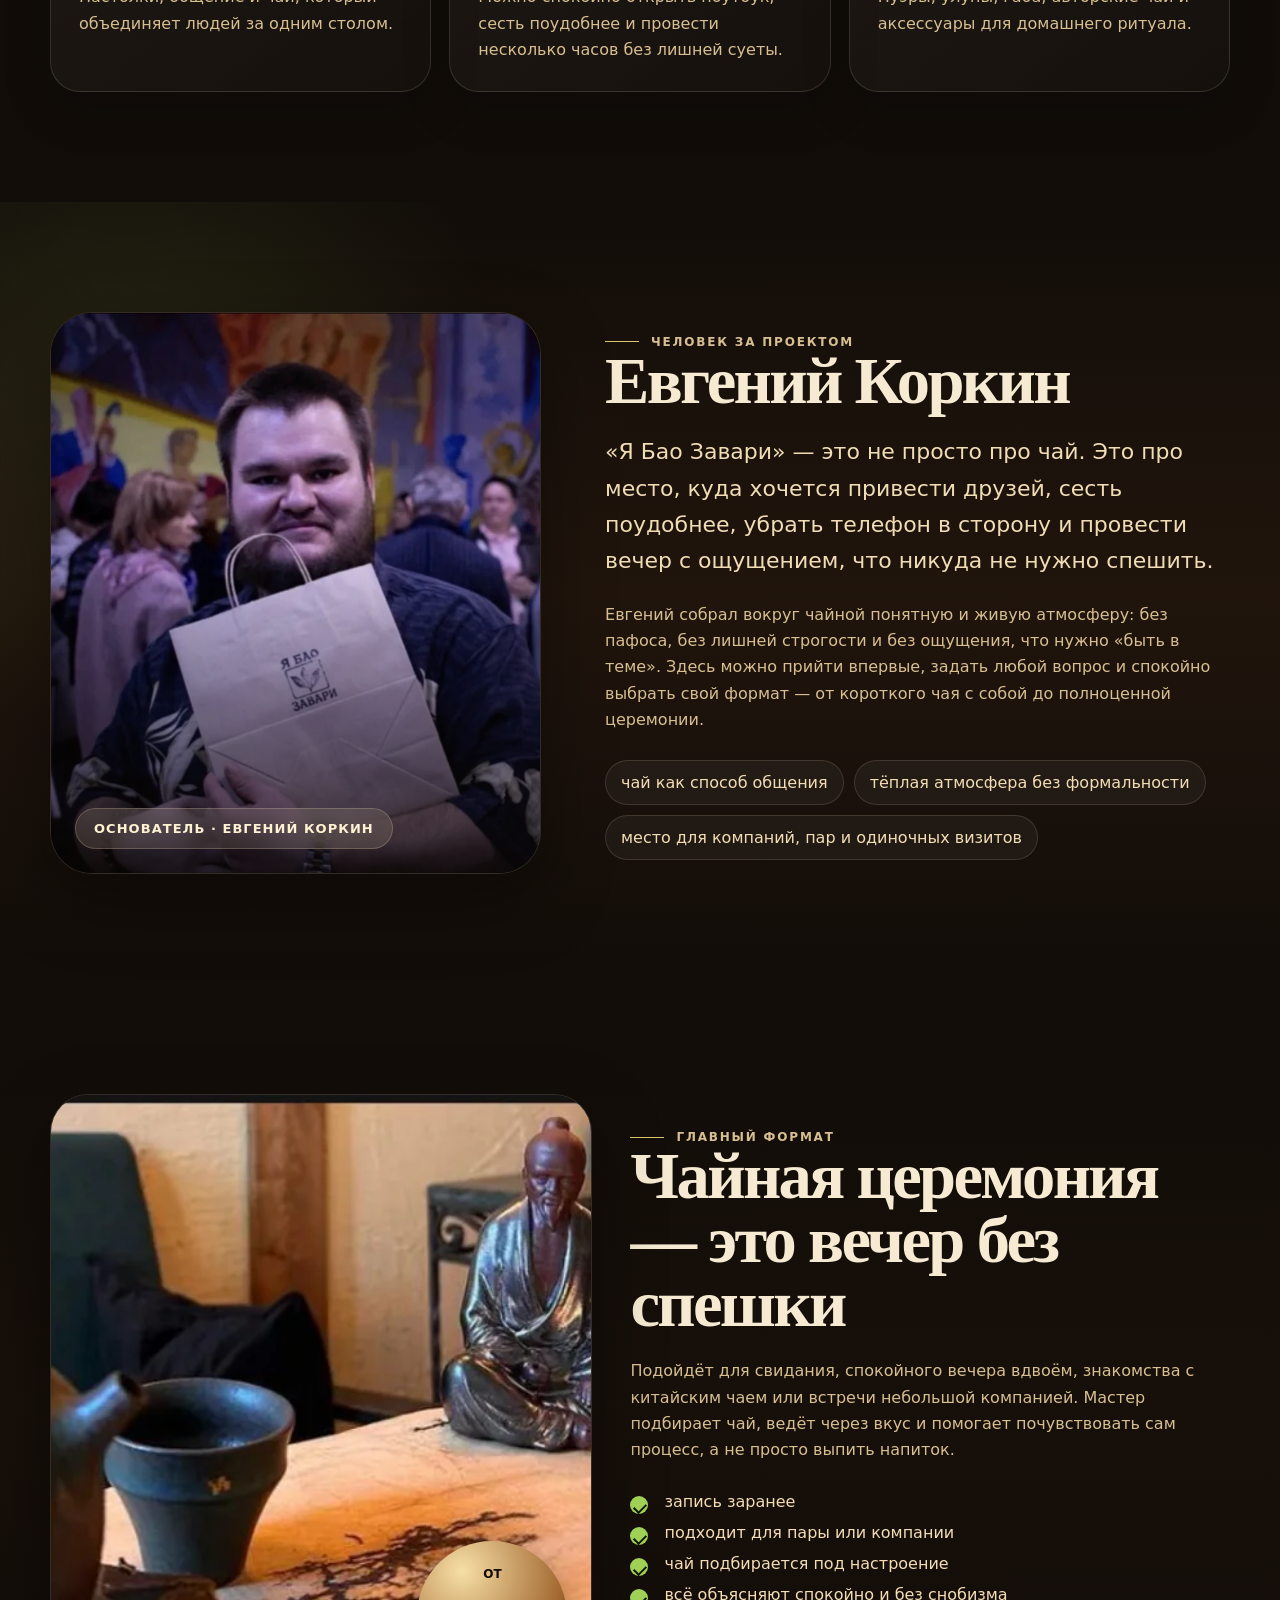
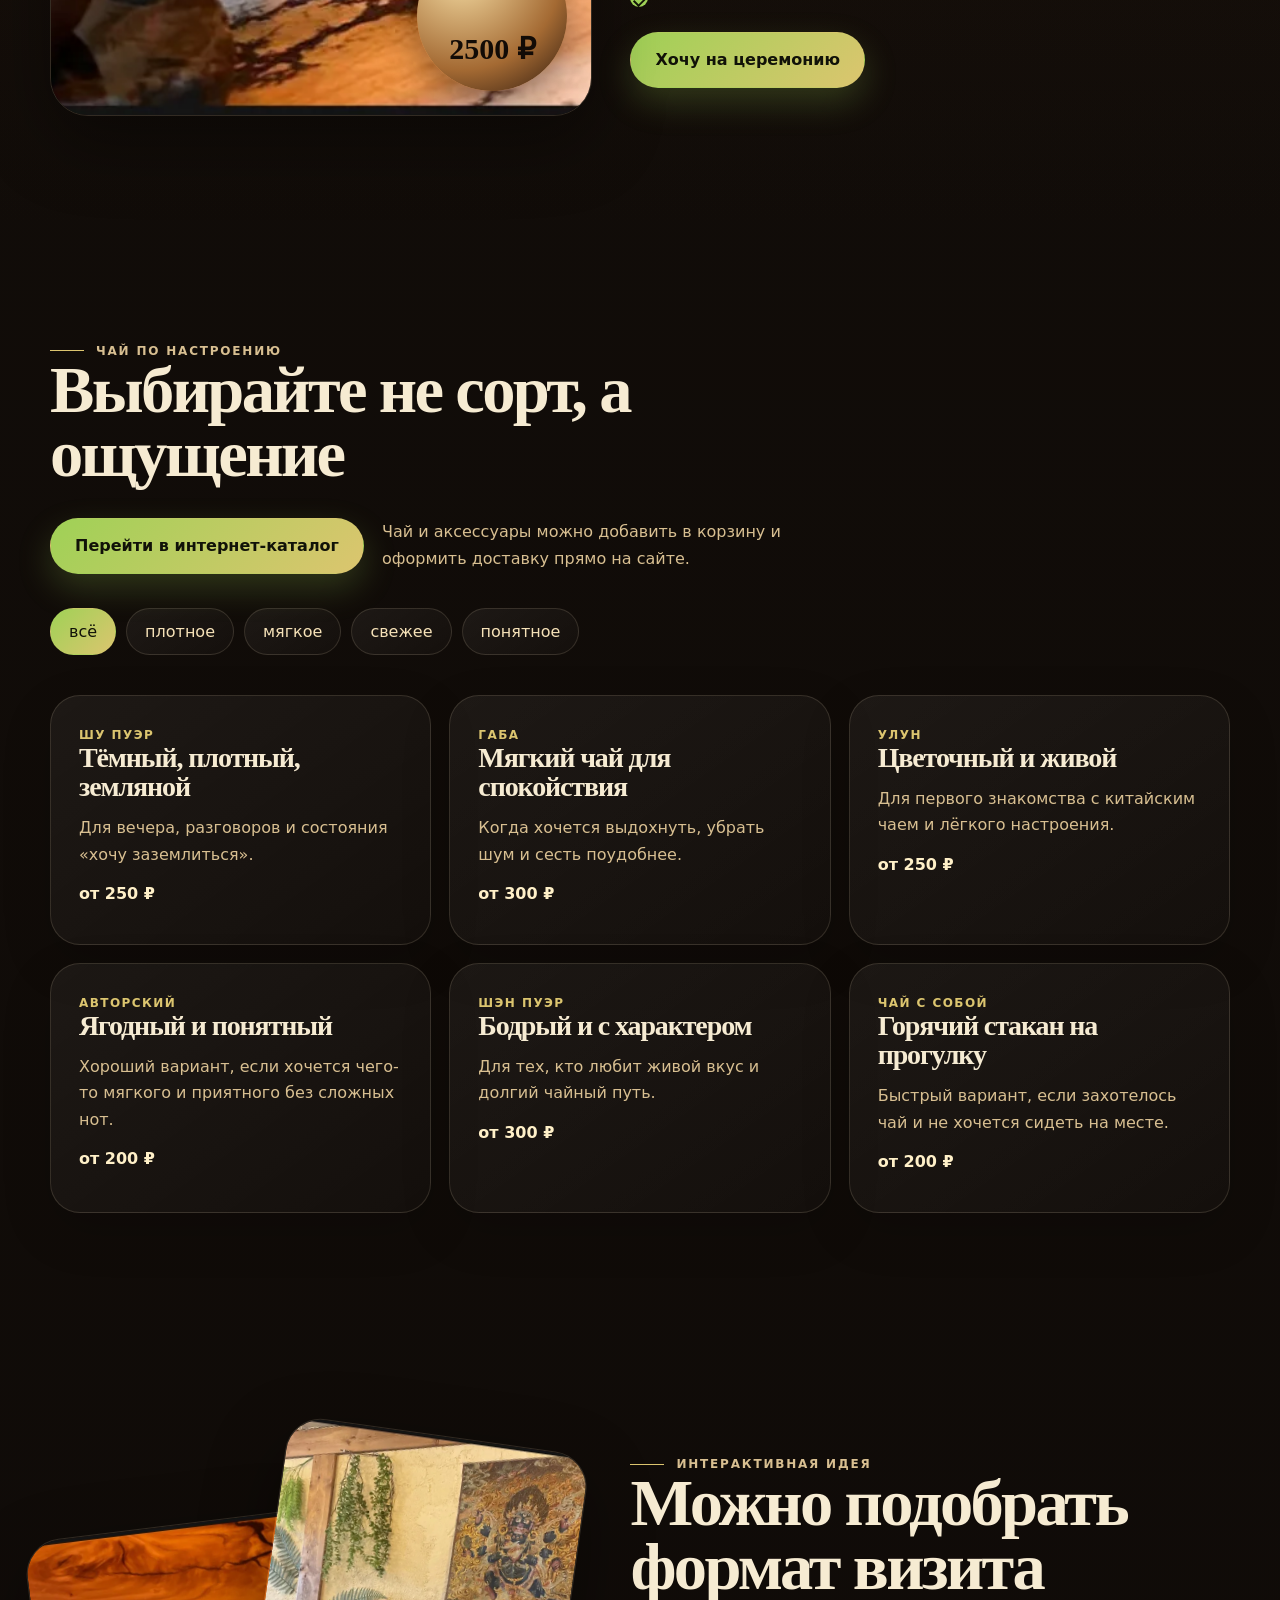
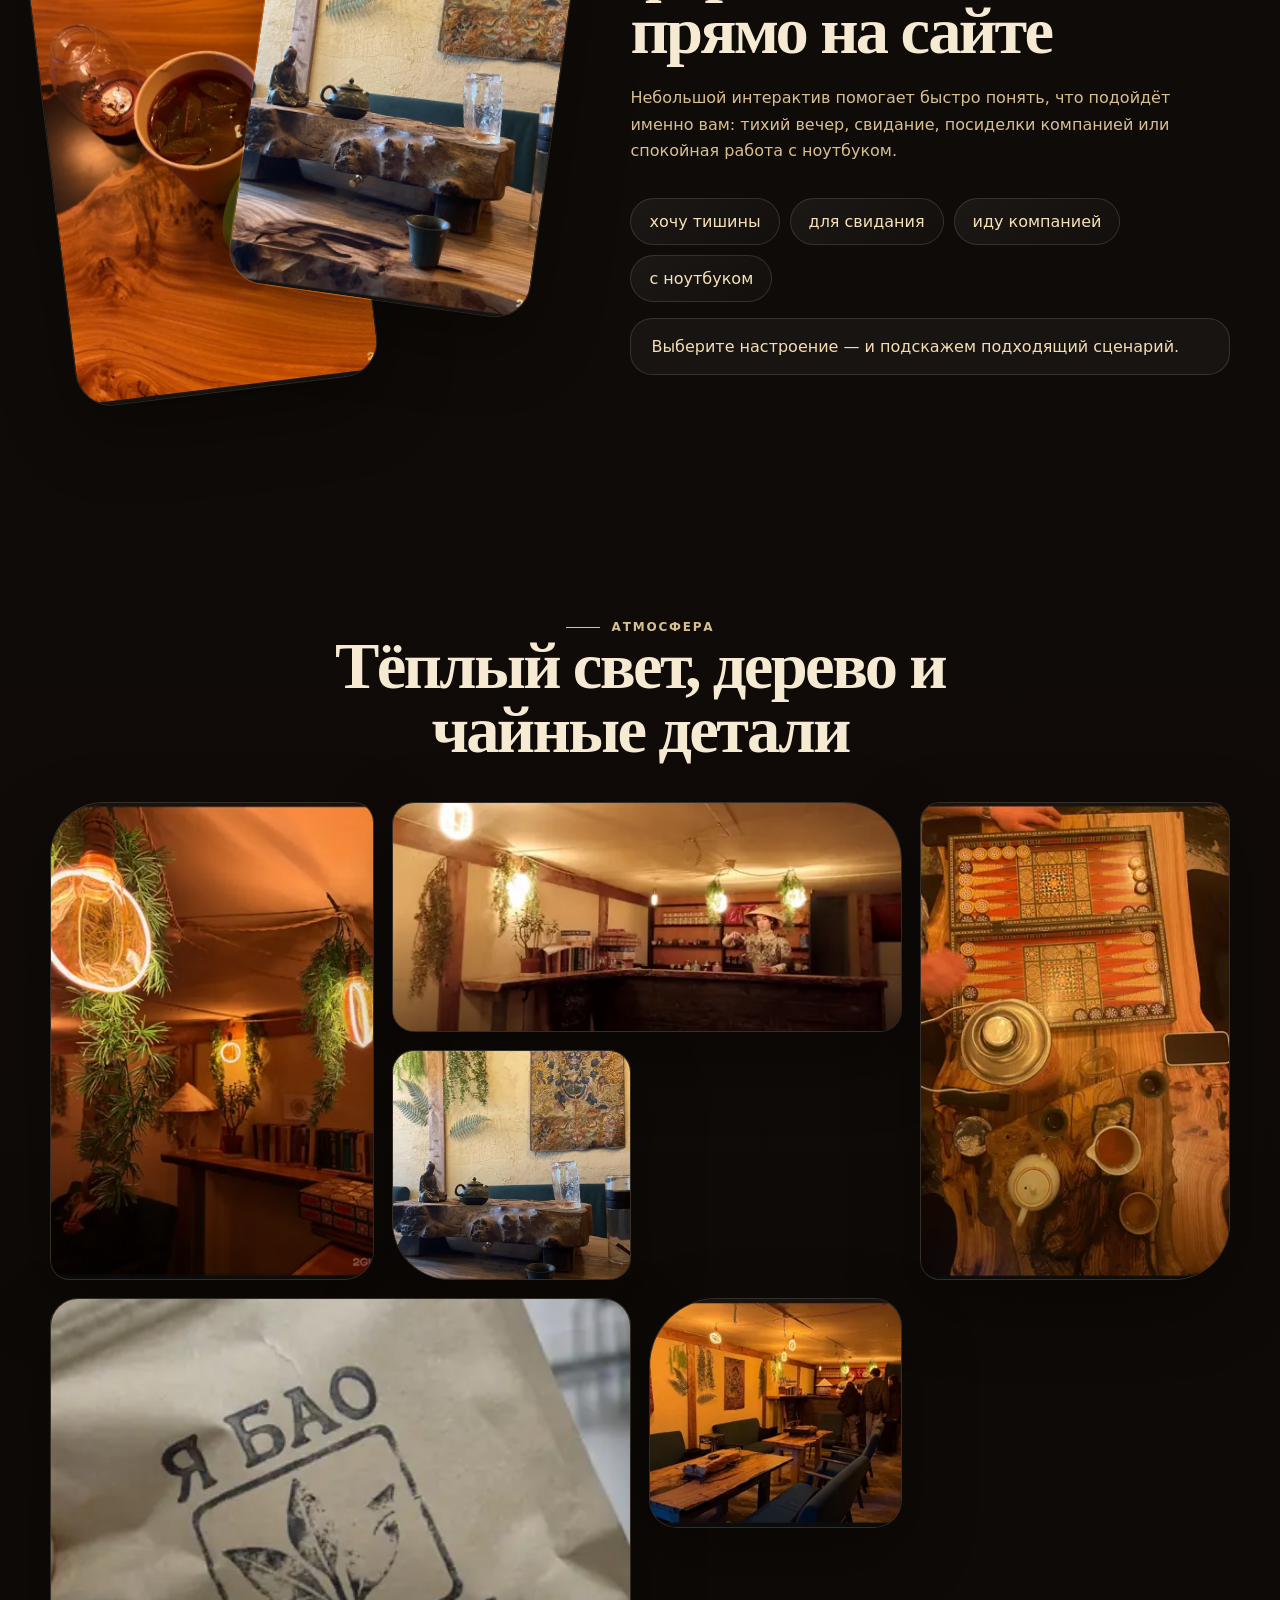
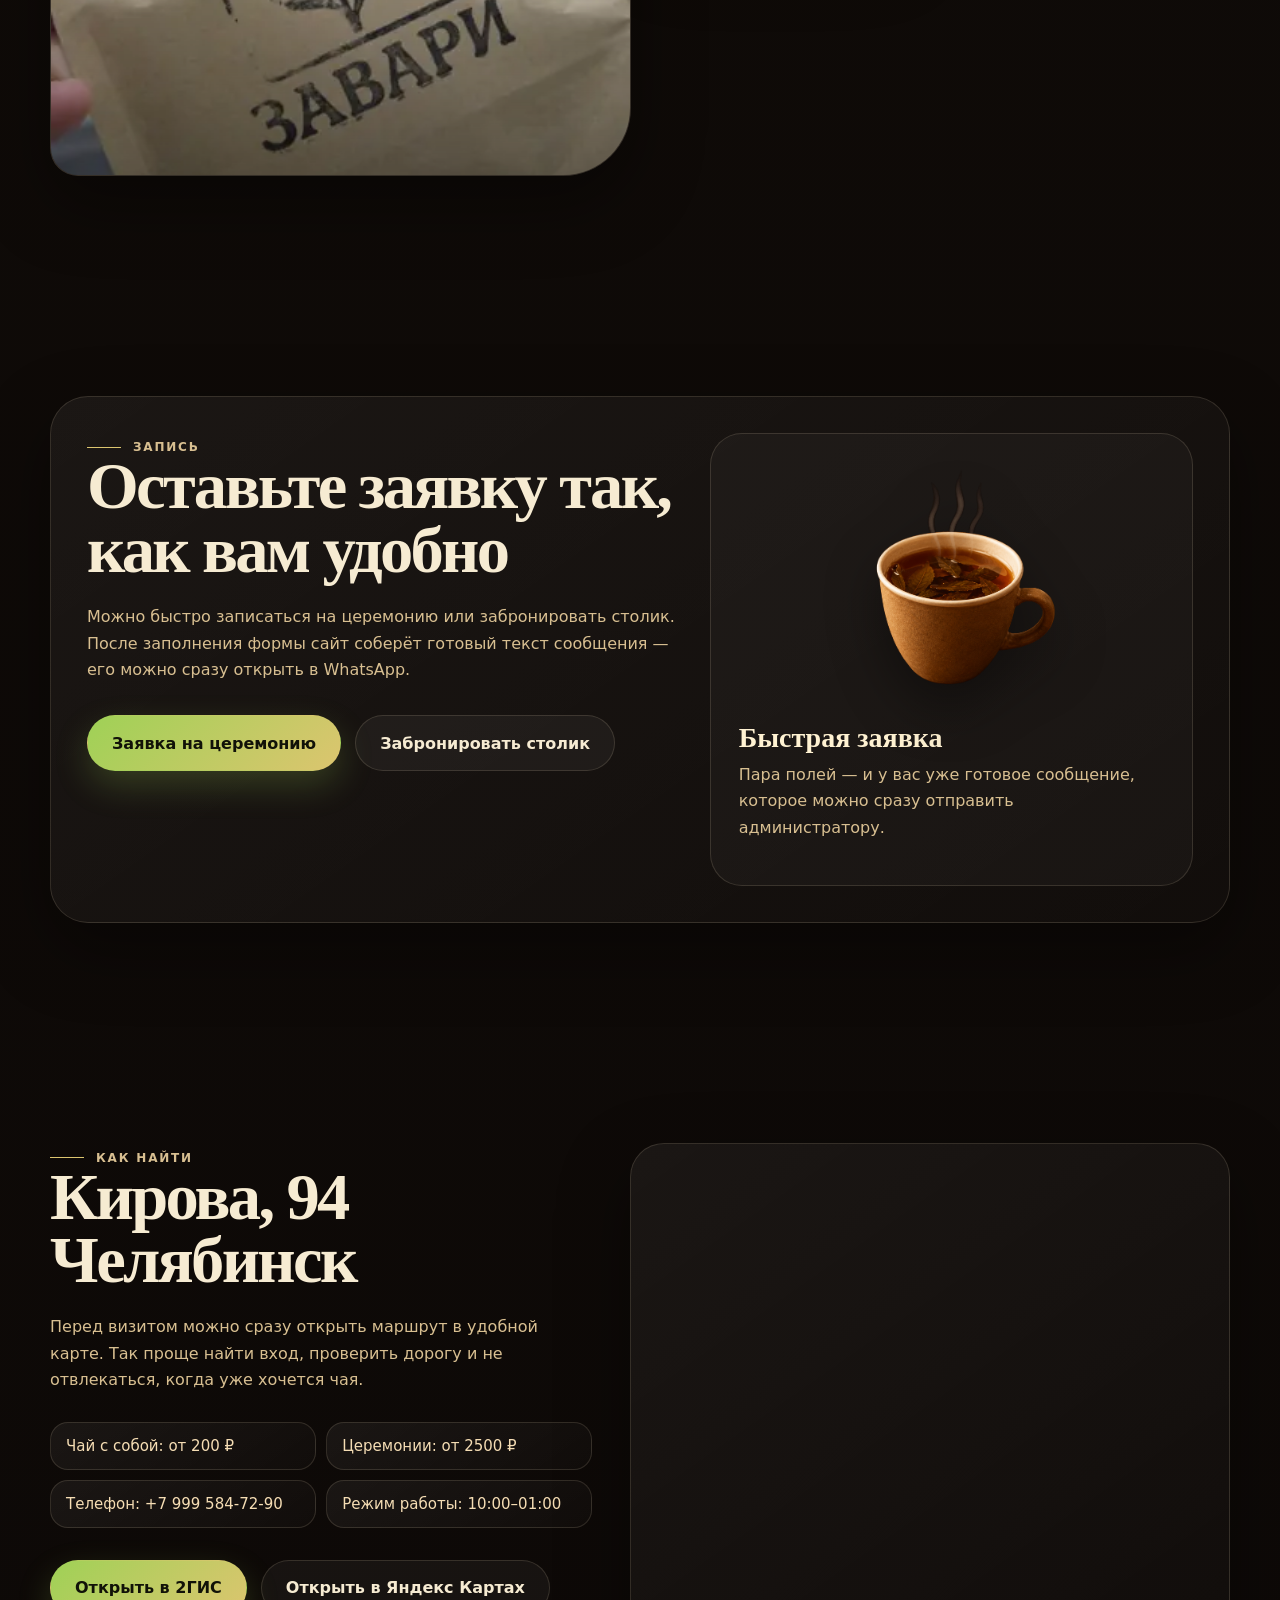
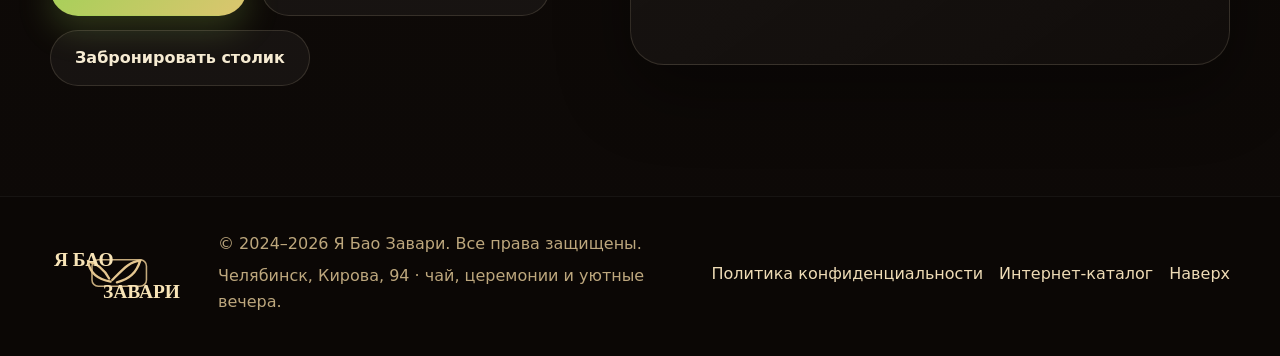
==== commit e918ac7d: "V6" ====
--- a/index.html
+++ b/index.html
@@ -4,7 +4,7 @@
   <meta charset="UTF-8" />
   <meta name="viewport" content="width=device-width, initial-scale=1.0" />
   <title>Я Бао Завари — чайный клуб на Кировке</title>
-  <meta name="description" content="Китайский чай, чайные церемонии, настолки и душевные вечера в чайной Я Бао Завари на Кирова, 94 в Челябинске." />
+  <meta name="description" content="Китайский чай, чайные церемонии, настолки и тёплые вечера в чайном клубе Я Бао Завари на Кирова, 94 в Челябинске." />
   <link rel="preload" href="assets/images/interior-wide.webp" as="image" />
   <link rel="stylesheet" href="css/styles.css" />
 </head>
@@ -13,111 +13,94 @@
   <div class="cursor-glow" aria-hidden="true"></div>
   <div class="preloader" aria-hidden="true"><span></span><b>завариваем</b></div>
 
-  <header class="header" data-header>
-    <a class="logo" href="#top" aria-label="Я Бао Завари">
-      <img src="assets/icons/logo.svg" alt="Я Бао Завари" width="180" height="72" />
-    </a>
-    <div class="header-actions" aria-label="Быстрые действия">
-      <a class="header-phone header-phone-desktop" href="tel:+79995847290">+7 999 584-72-90</a>
-      <a class="header-icon header-phone-mobile" href="tel:+79995847290" aria-label="Позвонить в Я Бао Завари">
-        <svg viewBox="0 0 24 24" aria-hidden="true"><path d="M6.62 10.79c1.44 2.83 3.76 5.14 6.59 6.59l2.2-2.2c.27-.27.67-.36 1.02-.24 1.12.37 2.33.57 3.57.57.55 0 1 .45 1 1V20c0 .55-.45 1-1 1C10.61 21 3 13.39 3 4c0-.55.45-1 1-1h3.5c.55 0 1 .45 1 1 0 1.24.2 2.45.57 3.57.11.35.03.74-.25 1.02l-2.2 2.2Z"/></svg>
+  <header class="site-header" data-header>
+    <div class="header-shell container-wide">
+      <a class="logo" href="#top" aria-label="Я Бао Завари">
+        <img src="assets/icons/logo.svg" alt="Я Бао Завари" width="180" height="72" />
       </a>
-      <a class="header-icon header-cart" href="catalog.html#catalog" aria-label="Открыть корзину">
-        <svg viewBox="0 0 24 24" aria-hidden="true"><path d="M7 18c-1.1 0-1.99.9-1.99 2S5.9 22 7 22s2-.9 2-2-.9-2-2-2Zm10 0c-1.1 0-1.99.9-1.99 2S15.9 22 17 22s2-.9 2-2-.9-2-2-2ZM7.2 6l.94 2h7.45c.75 0 1.41.41 1.75 1.03L21 3H5.21l-.94-2H1v2h2l3.6 7.59-1.35 2.44C4.52 14.37 5.48 16 7 16h12v-2H7l1.1-2h7.45c.75 0 1.41-.41 1.75-1.03L21 4H5.42L4.48 2H1v2h2l4.2 8.84L6.15 14.75C5.43 16.07 6.39 18 7.9 18H19v-2H7.9l1.1-2H17c.75 0 1.41-.41 1.75-1.03L22.5 6H7.2Z"/></svg>
-        <span data-cart-count>0</span>
-      </a>
+
+      <nav class="site-nav" data-nav>
+        <a href="#rituals">Форматы</a>
+        <a href="#founder">Основатель</a>
+        <a href="#ceremony">Церемонии</a>
+        <a href="catalog.html">Каталог</a>
+        <a href="#gallery">Атмосфера</a>
+        <a href="#contacts">Контакты</a>
+      </nav>
+
+      <div class="header-actions">
+        <a class="header-phone-desktop" href="tel:+79995847290">+7 999 584-72-90</a>
+        <a class="header-icon header-phone-mobile" href="tel:+79995847290" aria-label="Позвонить">
+          <svg viewBox="0 0 24 24" aria-hidden="true"><path d="M6.62 10.79a15.05 15.05 0 0 0 6.59 6.59l2.2-2.2a1 1 0 0 1 1-.24 11.2 11.2 0 0 0 3.52.56 1 1 0 0 1 1 1V20a1 1 0 0 1-1 1A17 17 0 0 1 3 5a1 1 0 0 1 1-1h3.5a1 1 0 0 1 1 1c0 1.22.2 2.41.56 3.52a1 1 0 0 1-.24 1.01l-2.2 2.26Z"/></svg>
+        </a>
+        <a class="header-icon header-cart-link" href="catalog.html" aria-label="Перейти в каталог и корзину">
+          <svg viewBox="0 0 24 24" aria-hidden="true"><path d="M7 18c-1.1 0-1.99.9-1.99 2S5.9 22 7 22s2-.9 2-2-.9-2-2-2Zm10 0c-1.1 0-1.99.9-1.99 2S15.9 22 17 22s2-.9 2-2-.9-2-2-2ZM7.17 14h9.95c.75 0 1.41-.41 1.75-1.03l3.58-6.49A1 1 0 0 0 21.58 5H6.21l-.94-2H2v2h2l3.6 7.59-1.35 2.44A2 2 0 0 0 8 18h12v-2H8l1.17-2Z"/></svg>
+          <span data-cart-count>0</span>
+        </a>
+        <button class="burger" type="button" aria-label="Открыть меню" aria-expanded="false">
+          <span></span><span></span>
+        </button>
+      </div>
     </div>
-    <button class="burger" type="button" aria-label="Открыть меню" aria-expanded="false"><span></span><span></span></button>
-    <nav class="nav" data-nav>
-      <a href="#rituals">Форматы</a>
-      <a href="#founder">Основатель</a>
-      <a href="#ceremony">Церемонии</a>
-      <a href="#menu">Меню</a>
-      <a href="catalog.html">Каталог</a>
-      <a href="#gallery">Атмосфера</a>
-      <a href="#contacts">Контакты</a>
-    </nav>
   </header>
 
   <main id="top">
     <section class="hero section">
-      <canvas class="steam-canvas" data-steam aria-hidden="true"></canvas>
       <div class="hero-bg">
-        <img src="assets/images/interior-wide.webp" alt="Интерьер чайной Я Бао Завари" />
+        <img src="assets/images/interior-wide.webp" alt="Интерьер чайного клуба Я Бао Завари" />
       </div>
       <div class="container hero-grid">
-        <div class="hero-content reveal">
+        <div class="hero-copy reveal">
           <div class="eyebrow"><span></span> чайный клуб на Кировке</div>
           <h1>Место, где чай становится поводом замедлиться</h1>
-          <p>Китайский чай, чайные церемонии, настолки и уютные вечера в тёплом полуподвальном пространстве на Кирова, 94.</p>
+          <p>Китайский чай, чайные церемонии, настолки и уютные вечера в тёплом полуподвальном пространстве на Кирова, 94. Если хочется спокойно посидеть, прийти компанией или выбрать чай домой — вам сюда.</p>
           <div class="hero-actions">
             <button class="btn btn-primary" type="button" data-open-modal="ceremony">Записаться на церемонию</button>
             <button class="btn btn-ghost" type="button" data-open-modal="table">Забронировать столик</button>
             <a href="catalog.html" class="btn btn-ghost">Каталог чая</a>
           </div>
-          <div class="stats" aria-label="Ключевая информация">
-            <div><b>5.0</b><span>рейтинг</span></div>
-            <div><b>200 ₽</b><span>чай с собой</span></div>
-            <div><b>2500 ₽</b><span>церемонии</span></div>
-          </div>
-        </div>
-        <div class="hero-visual reveal" data-tilt>
-          <div class="orbit orbit-1"></div>
-          <div class="orbit orbit-2"></div>
-          <div class="tea-cup-3d">
-            <div class="cup-steam"><i></i><i></i><i></i></div>
-            <div class="cup-top"><span></span></div>
-            <div class="cup-body"></div>
-            <div class="cup-shadow"></div>
-          </div>
-          <div class="floating-card card-tea">ул. Кирова, 94</div>
-          <div class="floating-card card-game">чай · настолки · разговоры</div>
-        </div>
-      </div>
-      <a class="scroll-hint" href="#rituals">листай</a>
+          <div class="stats">
+            <div><b>5.0</b><span>рейтинг гостей</span></div>
+            <div><b>от 200 ₽</b><span>чай с собой</span></div>
+            <div><b>от 2500 ₽</b><span>церемонии</span></div>
+          </div>
+        </div>
+
+        <div class="hero-visual reveal">
+          <div class="hero-product">
+            <img src="assets/3d/mug-real.png" alt="Чашка горячего чая" />
+            <span class="steam steam-1"></span>
+            <span class="steam steam-2"></span>
+            <span class="steam steam-3"></span>
+            <span class="steam steam-4"></span>
+          </div>
+          <div class="floating-note note-address">ул. Кирова, 94</div>
+          <div class="floating-note note-tags">чай · настолки · разговоры</div>
+        </div>
+      </div>
     </section>
 
     <section class="section intro">
-      <div class="container split">
+      <div class="container split-intro">
         <div class="section-head reveal">
           <div class="eyebrow"><span></span> первое впечатление</div>
-          <h2>Чайный клуб, куда приходят за своим вечером</h2>
-        </div>
-        <p class="big-text reveal">Приходите, даже если не разбираетесь в китайском чае. Мы поможем выбрать вкус, заварим спокойно и по‑человечески расскажем, что происходит в чашке. Можно прийти одному, на свидание, с друзьями или просто забрать чай с собой.</p>
-      </div>
-    </section>
-
-    <section class="section founder" id="founder">
-      <div class="container founder-grid">
-        <div class="founder-photo reveal" data-tilt>
-          <img src="assets/images/founder-evgeniy-korkin.webp" alt="Евгений Коркин, основатель Я Бао Завари" loading="lazy" />
-          <div class="founder-badge">основатель</div>
-        </div>
-        <div class="founder-content reveal">
-          <div class="eyebrow"><span></span> знакомьтесь</div>
-          <h2>Евгений Коркин</h2>
-          <p class="big-text small">Человек, который собирает вокруг чая людей, разговоры и уютные вечера.</p>
-          <p>«Я Бао Завари» — не про пафос и сложные слова. Это место, где можно сесть за стол, попробовать хороший чай и почувствовать, что тебе здесь рады. Евгений делает чайную живой: с характером, юмором, настолками, тёплым светом и вниманием к гостям.</p>
-          <div class="founder-notes">
-            <span>поможем выбрать чай без снобизма</span>
-            <span>расскажем про вкус простыми словами</span>
-            <span>создадим вечер, в который хочется вернуться</span>
-          </div>
-        </div>
-      </div>
-    </section>
-
-    <section class="section three-d-showcase" id="visuals">
-      <div class="container three-d-grid">
-        <div class="three-d-copy reveal">
-          <div class="eyebrow"><span></span> 3D-атмосфера</div>
-          <h2>Чайная доска, глиняный чайник и чашка с живым паром</h2>
-          <p>Визуальные элементы собраны по реальным предметам чайной: дерево с неровной фактурой, тёмная глина, тёплые блики и пар над чашкой. Они добавляют глубину, но главными остаются настоящие фото и атмосфера места.</p>
-        </div>
-        <div class="three-d-objects reveal" aria-label="3D-объекты чайной тематики">
-          <img class="obj obj-mug" src="assets/3d/mug-steam.svg" alt="3D чашка с дымом" />
-          <img class="obj obj-chaban" src="assets/3d/chaban.svg" alt="3D чабань без фона" />
-          <img class="obj obj-teapot" src="assets/3d/teapot.svg" alt="3D чайник без фона" />
+          <h2>Чайный клуб, куда приходят не спешить</h2>
+        </div>
+        <p class="big-text reveal">Здесь не нужно разбираться в сортах заранее. Можно просто прийти, сказать «хочу что-то мягкое» или «сегодня нужен чай с характером», и вам помогут. Место про вкус, общение и ощущение вечера, который не хочется торопить.</p>
+      </div>
+    </section>
+
+    <section class="section objects-showcase" id="visuals">
+      <div class="container objects-grid">
+        <div class="objects-copy reveal">
+          <div class="eyebrow"><span></span> детали атмосферы</div>
+          <h2>Настоящие предметы чайной, а не мультяшные иконки</h2>
+          <p>На сайте используются визуалы, которые ближе к реальным предметам из чайной: горячая чашка, фактурная деревянная чабань и тёмный глиняный чайник. За счёт этого страница выглядит теплее и убедительнее.</p>
+        </div>
+        <div class="objects-stage reveal" aria-label="Чайные предметы">
+          <img class="obj obj-mug" src="assets/3d/mug-real.png" alt="Чашка чая" />
+          <img class="obj obj-chaban" src="assets/3d/chaban-real.png" alt="Деревянная чабань" />
+          <img class="obj obj-teapot" src="assets/3d/teapot-real.png" alt="Глиняный чайник" />
         </div>
       </div>
     </section>
@@ -129,58 +112,81 @@
           <h2>Шесть сценариев одного пространства</h2>
         </div>
         <div class="ritual-grid">
-          <article class="ritual-card reveal" data-tilt><b>01</b><h3>Взять чай с собой</h3><p>Быстрый формат: горячий чай в дороге, на прогулку по Кировке или вместо кофе.</p></article>
-          <article class="ritual-card reveal" data-tilt><b>02</b><h3>Посидеть за чаем</h3><p>Уютные столы, мягкий свет и чайный мастер, который поможет выбрать вкус.</p></article>
-          <article class="ritual-card reveal" data-tilt><b>03</b><h3>Записаться на церемонию</h3><p>Медленный вечер с проливами, рассказом о чае и правильным настроением.</p></article>
-          <article class="ritual-card reveal" data-tilt><b>04</b><h3>Прийти компанией</h3><p>Настольные игры, разговоры и чай, который объединяет людей за одним столом.</p></article>
-          <article class="ritual-card reveal" data-tilt><b>05</b><h3>Поработать днём</h3><p>Спокойная посадка с ноутбуком, розетки, чай и минимум лишней суеты.</p></article>
-          <article class="ritual-card reveal" data-tilt><b>06</b><h3>Купить чай домой</h3><p>Пуэры, улуны, габа, авторские чаи и чайные блины для домашнего ритуала.</p></article>
+          <article class="ritual-card reveal"><b>01</b><h3>Взять чай с собой</h3><p>Быстрый формат, если хочется горячий напиток на прогулку по Кировке или по дороге домой.</p></article>
+          <article class="ritual-card reveal"><b>02</b><h3>Посидеть за чаем</h3><p>Уютный стол, мягкий свет и чай, который можно подобрать под настроение, а не по сложным названиям.</p></article>
+          <article class="ritual-card reveal"><b>03</b><h3>Прийти на церемонию</h3><p>Неспешный вечер с проливами, вкусами, ароматами и разговором без формальности.</p></article>
+          <article class="ritual-card reveal"><b>04</b><h3>Прийти компанией</h3><p>Настолки, общение и чай, который объединяет людей за одним столом.</p></article>
+          <article class="ritual-card reveal"><b>05</b><h3>Поработать днём</h3><p>Можно спокойно открыть ноутбук, сесть поудобнее и провести несколько часов без лишней суеты.</p></article>
+          <article class="ritual-card reveal"><b>06</b><h3>Выбрать чай домой</h3><p>Пуэры, улуны, габа, авторские чаи и аксессуары для домашнего ритуала.</p></article>
+        </div>
+      </div>
+    </section>
+
+    <section class="section founder" id="founder">
+      <div class="container founder-grid">
+        <div class="founder-photo reveal">
+          <img src="assets/images/founder-evgeniy-korkin.webp" alt="Евгений Коркин — основатель Я Бао Завари" />
+          <div class="founder-badge">Основатель · Евгений Коркин</div>
+        </div>
+        <div class="founder-copy reveal">
+          <div class="eyebrow"><span></span> человек за проектом</div>
+          <h2>Евгений Коркин</h2>
+          <p class="lead">«Я Бао Завари» — это не просто про чай. Это про место, куда хочется привести друзей, сесть поудобнее, убрать телефон в сторону и провести вечер с ощущением, что никуда не нужно спешить.</p>
+          <p>Евгений собрал вокруг чайной понятную и живую атмосферу: без пафоса, без лишней строгости и без ощущения, что нужно «быть в теме». Здесь можно прийти впервые, задать любой вопрос и спокойно выбрать свой формат — от короткого чая с собой до полноценной церемонии.</p>
+          <div class="founder-notes">
+            <span>чай как способ общения</span>
+            <span>тёплая атмосфера без формальности</span>
+            <span>место для компаний, пар и одиночных визитов</span>
+          </div>
         </div>
       </div>
     </section>
 
     <section class="section ceremony" id="ceremony">
       <div class="container ceremony-grid">
-        <div class="ceremony-media reveal" data-tilt>
+        <div class="ceremony-media reveal">
           <img src="assets/images/gongfu.webp" alt="Чайная церемония за деревянным столом" />
           <div class="price-badge"><span>от</span><b>2500 ₽</b></div>
         </div>
-        <div class="ceremony-content reveal">
-          <div class="eyebrow"><span></span> главный продукт</div>
+        <div class="ceremony-copy reveal">
+          <div class="eyebrow"><span></span> главный формат</div>
           <h2>Чайная церемония — это вечер без спешки</h2>
-          <p>Мастер подбирает чай под настроение, заваривает проливами и ведёт через вкус, аромат и разговор. Подходит для свидания, небольшой компании или первого знакомства с китайским чаем.</p>
+          <p>Подойдёт для свидания, спокойного вечера вдвоём, знакомства с китайским чаем или встречи небольшой компанией. Мастер подбирает чай, ведёт через вкус и помогает почувствовать сам процесс, а не просто выпить напиток.</p>
           <ul class="check-list">
             <li>запись заранее</li>
-            <li>формат для пары или компании</li>
-            <li>погружение в сорта и способы заваривания</li>
-            <li>живой сценарий без музейной скуки</li>
+            <li>подходит для пары или компании</li>
+            <li>чай подбирается под настроение</li>
+            <li>всё объясняют спокойно и без снобизма</li>
           </ul>
-          <button class="btn btn-primary" type="button" data-open-modal="ceremony">Хочу церемонию</button>
-        </div>
-      </div>
-    </section>
-
-    <section class="section menu" id="menu">
+          <button class="btn btn-primary" type="button" data-open-modal="ceremony">Хочу на церемонию</button>
+        </div>
+      </div>
+    </section>
+
+    <section class="section menu-section" id="menu">
       <div class="container">
         <div class="section-head reveal">
-          <div class="eyebrow"><span></span> меню по настроению</div>
-          <h2>Выбирай не сорт, а состояние</h2>
-        </div>
-        <div class="catalog-teaser reveal"><a href="catalog.html" class="btn btn-primary">Перейти в интернет-каталог</a><p>Чаи и аксессуары можно добавить в корзину и оформить доставку.</p></div>
+          <div class="eyebrow"><span></span> чай по настроению</div>
+          <h2>Выбирайте не сорт, а ощущение</h2>
+        </div>
+        <div class="catalog-teaser reveal">
+          <a href="catalog.html" class="btn btn-primary">Перейти в интернет-каталог</a>
+          <p>Чай и аксессуары можно добавить в корзину и оформить доставку прямо на сайте.</p>
+        </div>
         <div class="menu-tabs reveal" role="tablist" aria-label="Фильтр меню">
           <button class="active" data-filter="all">всё</button>
-          <button data-filter="deep">глубже</button>
-          <button data-filter="soft">мягче</button>
+          <button data-filter="deep">плотное</button>
+          <button data-filter="soft">мягкое</button>
           <button data-filter="fresh">свежее</button>
-          <button data-filter="sweet">сладко</button>
+          <button data-filter="sweet">понятное</button>
         </div>
         <div class="tea-menu" data-menu>
           <article data-cat="deep" class="reveal"><span>шу пуэр</span><h3>Тёмный, плотный, земляной</h3><p>Для вечера, разговоров и состояния «хочу заземлиться».</p><b>от 250 ₽</b></article>
-          <article data-cat="soft" class="reveal"><span>габа</span><h3>Мягкий чай для спокойствия</h3><p>Когда нужно выдохнуть, убрать шум и сесть поудобнее.</p><b>от 300 ₽</b></article>
+          <article data-cat="soft" class="reveal"><span>габа</span><h3>Мягкий чай для спокойствия</h3><p>Когда хочется выдохнуть, убрать шум и сесть поудобнее.</p><b>от 300 ₽</b></article>
           <article data-cat="fresh" class="reveal"><span>улун</span><h3>Цветочный и живой</h3><p>Для первого знакомства с китайским чаем и лёгкого настроения.</p><b>от 250 ₽</b></article>
-          <article data-cat="sweet" class="reveal"><span>авторский</span><h3>Чай с ягодами и травами</h3><p>Понятный вкус для тех, кто пока не готов к сложным сортам.</p><b>от 200 ₽</b></article>
-          <article data-cat="deep" class="reveal"><span>шэн пуэр</span><h3>Бодрый, терпкий, взрослый</h3><p>Для тех, кто любит характер и долгий чайный путь.</p><b>от 300 ₽</b></article>
-          <article data-cat="fresh" class="reveal"><span>чай с собой</span><h3>Горячий стакан на прогулку</h3><p>Взял — и пошёл дальше по Кировке с зелёной крышкой.</p><b>от 200 ₽</b></article>
+          <article data-cat="sweet" class="reveal"><span>авторский</span><h3>Ягодный и понятный</h3><p>Хороший вариант, если хочется чего-то мягкого и приятного без сложных нот.</p><b>от 200 ₽</b></article>
+          <article data-cat="deep" class="reveal"><span>шэн пуэр</span><h3>Бодрый и с характером</h3><p>Для тех, кто любит живой вкус и долгий чайный путь.</p><b>от 300 ₽</b></article>
+          <article data-cat="fresh" class="reveal"><span>чай с собой</span><h3>Горячий стакан на прогулку</h3><p>Быстрый вариант, если захотелось чай и не хочется сидеть на месте.</p><b>от 200 ₽</b></article>
         </div>
       </div>
     </section>
@@ -189,19 +195,19 @@
       <div class="container experience-grid">
         <div class="phone-stack reveal">
           <img src="assets/images/takeaway.webp" alt="Чай с собой" />
-          <img src="assets/images/tea-table.webp" alt="Чайник на столе" />
-        </div>
-        <div class="experience-content reveal">
+          <img src="assets/images/tea-table.webp" alt="Чайник на деревянном столе" />
+        </div>
+        <div class="experience-copy reveal">
           <div class="eyebrow"><span></span> интерактивная идея</div>
-          <h2>Подберём чай под настроение</h2>
-          <p>Не нужно знать названия сортов. Просто выберите, зачем вы пришли: выдохнуть, провести свидание, собраться компанией или поработать спокойно.</p>
+          <h2>Можно подобрать формат визита прямо на сайте</h2>
+          <p>Небольшой интерактив помогает быстро понять, что подойдёт именно вам: тихий вечер, свидание, посиделки компанией или спокойная работа с ноутбуком.</p>
           <div class="mood-picker" data-moods>
             <button data-mood="calm">хочу тишины</button>
             <button data-mood="date">для свидания</button>
             <button data-mood="company">иду компанией</button>
             <button data-mood="work">с ноутбуком</button>
           </div>
-          <div class="mood-result" data-mood-result>Выберите настроение — мы подскажем формат визита.</div>
+          <div class="mood-result" data-mood-result>Выберите настроение — и подскажем подходящий сценарий.</div>
         </div>
       </div>
     </section>
@@ -213,11 +219,11 @@
           <h2>Тёплый свет, дерево и чайные детали</h2>
         </div>
         <div class="gallery-grid" data-gallery>
-          <button class="gallery-item tall reveal" data-src="assets/images/lights.webp"><img src="assets/images/lights-thumb.webp" alt="Тёплый свет и растения" /></button>
-          <button class="gallery-item wide reveal" data-src="assets/images/bar-master.webp"><img src="assets/images/bar-master-thumb.webp" alt="Барная стойка и чайный мастер" /></button>
-          <button class="gallery-item reveal" data-src="assets/images/games.webp"><img src="assets/images/games-thumb.webp" alt="Настольные игры в чайной" /></button>
+          <button class="gallery-item reveal" data-src="assets/images/lights.webp"><img src="assets/images/lights-thumb.webp" alt="Тёплый свет и растения" /></button>
+          <button class="gallery-item reveal" data-src="assets/images/bar-master.webp"><img src="assets/images/bar-master-thumb.webp" alt="Барная стойка и чайный мастер" /></button>
+          <button class="gallery-item reveal" data-src="assets/images/games.webp"><img src="assets/images/games-thumb.webp" alt="Настольные игры" /></button>
           <button class="gallery-item reveal" data-src="assets/images/tea-table.webp"><img src="assets/images/tea-table-thumb.webp" alt="Чайный стол" /></button>
-          <button class="gallery-item wide reveal" data-src="assets/images/logo-pack.webp"><img src="assets/images/logo-pack-thumb.webp" alt="Пакет с логотипом Я Бао Завари" /></button>
+          <button class="gallery-item reveal" data-src="assets/images/logo-pack.webp"><img src="assets/images/logo-pack-thumb.webp" alt="Пакет с логотипом" /></button>
           <button class="gallery-item reveal" data-src="assets/images/interior-wide.webp"><img src="assets/images/interior-wide-thumb.webp" alt="Интерьер чайной" /></button>
         </div>
       </div>
@@ -227,14 +233,17 @@
       <div class="container booking-card reveal">
         <div>
           <div class="eyebrow"><span></span> запись</div>
-          <h2>Забронируйте вечер за чайным столом</h2>
-          <p>Напишите, когда хотите прийти и сколько вас будет. Мы подскажем свободное время, поможем с форматом и подготовим стол под ваш вечер.</p>
-          <div class="booking-actions"><button class="btn btn-primary" type="button" data-open-modal="ceremony">Заявка на церемонию</button><button class="btn btn-ghost" type="button" data-open-modal="table">Забронировать столик</button></div>
+          <h2>Оставьте заявку так, как вам удобно</h2>
+          <p>Можно быстро записаться на церемонию или забронировать столик. После заполнения формы сайт соберёт готовый текст сообщения — его можно сразу открыть в WhatsApp.</p>
+          <div class="booking-actions">
+            <button class="btn btn-primary" type="button" data-open-modal="ceremony">Заявка на церемонию</button>
+            <button class="btn btn-ghost" type="button" data-open-modal="table">Забронировать столик</button>
+          </div>
         </div>
         <div class="booking-side-card">
-          <img src="assets/3d/mug-steam.svg" alt="Чашка с паром" />
+          <img src="assets/3d/mug-real.png" alt="Чашка с чаем" />
           <b>Быстрая заявка</b>
-          <p>Заполните пару полей — сайт соберёт понятное сообщение, которое можно сразу отправить нам в WhatsApp.</p>
+          <p>Пара полей — и у вас уже готовое сообщение, которое можно сразу отправить администратору.</p>
         </div>
       </div>
     </section>
@@ -243,8 +252,8 @@
       <div class="container contacts-grid">
         <div class="contact-info reveal">
           <div class="eyebrow"><span></span> как найти</div>
-          <h2>Кирова, 94<br>Челябинск</h2>
-          <p>Мы находимся на Кирова, 94. Постройте маршрут в удобной карте перед визитом: так проще найти вход и проверить актуальный режим работы.</p>
+          <h2>Кирова, 94<br />Челябинск</h2>
+          <p>Перед визитом можно сразу открыть маршрут в удобной карте. Так проще найти вход, проверить дорогу и не отвлекаться, когда уже хочется чая.</p>
           <div class="contact-meta">
             <span>Чай с собой: от 200 ₽</span>
             <span>Церемонии: от 2500 ₽</span>
@@ -264,20 +273,18 @@
     </section>
   </main>
 
-  <footer class="footer">
+  <footer class="site-footer">
     <div class="container footer-row">
       <a class="footer-logo" href="#top" aria-label="Я Бао Завари">
         <img src="assets/icons/logo.svg" alt="Я Бао Завари" width="140" />
       </a>
       <div class="footer-copy">
         <p>© <span data-start-year>2024</span>–<span data-current-year>2026</span> Я Бао Завари. Все права защищены.</p>
-        <p>Челябинск, Кирова, 94 · чай, церемонии и настолки.</p>
+        <p>Челябинск, Кирова, 94 · чай, церемонии и уютные вечера.</p>
       </div>
       <div class="footer-links">
         <a href="privacy.html">Политика конфиденциальности</a>
         <a href="catalog.html">Интернет-каталог</a>
-        <a href="https://2gis.ru/chelyabinsk/geo/70000001110715460" target="_blank" rel="noopener">Открыть в 2ГИС</a>
-        <a href="https://yandex.ru/maps/?text=%D0%AF%20%D0%91%D0%B0%D0%BE%20%D0%97%D0%B0%D0%B2%D0%B0%D1%80%D0%B8%20%D0%A7%D0%B5%D0%BB%D1%8F%D0%B1%D0%B8%D0%BD%D1%81%D0%BA%20%D0%9A%D0%B8%D1%80%D0%BE%D0%B2%D0%B0%2094" target="_blank" rel="noopener">Яндекс Карты</a>
         <a href="#top">Наверх</a>
       </div>
     </div>
@@ -294,7 +301,16 @@
         <label><span>Имя</span><input type="text" name="name" placeholder="Как к вам обращаться" required /></label>
         <label><span>Телефон или Telegram</span><input type="text" name="contact" placeholder="+7 или @username" required /></label>
         <label><span>Дата и время</span><input type="text" name="date" placeholder="Например: пятница, 19:00" /></label>
-        <label><span>Гостей</span><select name="guests"><option>1 человек</option><option>2 человека</option><option>3–4 человека</option><option>5+ человек</option></select></label>
+        <label><span>Гостей</span>
+          <div class="select-wrap">
+            <select name="guests">
+              <option>1 человек</option>
+              <option>2 человека</option>
+              <option>3–4 человека</option>
+              <option>5+ человек</option>
+            </select>
+          </div>
+        </label>
         <button class="btn btn-primary" type="submit">Сформировать заявку</button>
         <small data-request-status>После отправки появится готовый текст заявки для WhatsApp.</small>
       </form>
@@ -307,12 +323,21 @@
       <button class="modal-close" type="button" data-modal-close aria-label="Закрыть">×</button>
       <div class="eyebrow"><span></span> бронь</div>
       <h2 id="table-title">Забронировать столик</h2>
-      <p>Подойдёт для компании, настолок, работы с ноутбуком или спокойного вечера за чаем. Просто напишите, когда хотите прийти.</p>
+      <p>Подойдёт для компании, настолок, работы с ноутбуком или спокойного вечера за чаем.</p>
       <form class="form modal-form" data-request-form data-request-type="Бронь столика">
         <label><span>Имя</span><input type="text" name="name" placeholder="Как к вам обращаться" required /></label>
         <label><span>Телефон или Telegram</span><input type="text" name="contact" placeholder="+7 или @username" required /></label>
         <label><span>Когда прийти</span><input type="text" name="date" placeholder="Сегодня / завтра / дата и время" /></label>
-        <label><span>Гостей</span><select name="guests"><option>1–2 гостя</option><option>3–4 гостя</option><option>5–6 гостей</option><option>7+ гостей</option></select></label>
+        <label><span>Гостей</span>
+          <div class="select-wrap">
+            <select name="guests">
+              <option>1–2 гостя</option>
+              <option>3–4 гостя</option>
+              <option>5–6 гостей</option>
+              <option>7+ гостей</option>
+            </select>
+          </div>
+        </label>
         <button class="btn btn-primary" type="submit">Сформировать бронь</button>
         <small data-request-status>После отправки появится готовый текст брони для WhatsApp.</small>
       </form>
--- a/css/styles.css
+++ b/css/styles.css
@@ -1,83 +1,362 @@
 :root{
-  --bg:#120d09;--bg2:#1b120b;--card:#21170f;--card2:#2a1d13;--text:#fff2d2;--muted:#c8aa7b;--accent:#75a843;--accent2:#e0ad62;--line:rgba(255,226,178,.16);--shadow:0 24px 80px rgba(0,0,0,.42);--radius:28px;--container:1180px;
-}
-*{box-sizing:border-box}html{scroll-behavior:smooth}body{margin:0;font-family:Inter,Arial,sans-serif;background:radial-gradient(circle at 30% 0,#33200f 0,#120d09 42%,#080605 100%);color:var(--text);overflow-x:hidden}body.lock{overflow:hidden}
-a{color:inherit;text-decoration:none}img{max-width:100%;display:block}button,input,select{font:inherit}.container{width:min(var(--container),calc(100% - 32px));margin-inline:auto}.section{position:relative;padding:112px 0}.noise{position:fixed;inset:0;pointer-events:none;z-index:100;opacity:.12;background-image:url("data:image/svg+xml,%3Csvg viewBox='0 0 200 200' xmlns='http://www.w3.org/2000/svg'%3E%3Cfilter id='n'%3E%3CfeTurbulence type='fractalNoise' baseFrequency='.9' numOctaves='4'/%3E%3C/filter%3E%3Crect width='100%25' height='100%25' filter='url(%23n)' opacity='.7'/%3E%3C/svg%3E")}.cursor-glow{position:fixed;width:360px;height:360px;border-radius:50%;background:radial-gradient(circle,rgba(117,168,67,.16),transparent 62%);transform:translate(-50%,-50%);pointer-events:none;z-index:1;mix-blend-mode:screen}.preloader{position:fixed;inset:0;background:#090705;z-index:999;display:grid;place-items:center;gap:14px;transition:.55s ease}.preloader.hidden{opacity:0;visibility:hidden}.preloader span{width:68px;height:68px;border:1px solid var(--line);border-top-color:var(--accent);border-radius:50%;animation:spin 1s linear infinite}.preloader b{font-family:Georgia,serif;color:var(--muted);letter-spacing:.12em;text-transform:uppercase}@keyframes spin{to{transform:rotate(360deg)}}
-.header{position:fixed;z-index:90;left:50%;top:18px;transform:translateX(-50%);width:min(1180px,calc(100% - 28px));display:flex;align-items:center;gap:22px;padding:10px 14px;background:rgba(18,13,9,.58);border:1px solid var(--line);border-radius:999px;backdrop-filter:blur(18px);box-shadow:0 10px 50px rgba(0,0,0,.25);transition:.3s}.header.scrolled{top:8px;background:rgba(18,13,9,.82)}.logo{display:flex;width:126px;min-width:126px}.nav{display:flex;gap:22px;align-items:center;margin-left:auto}.nav a{font-size:14px;color:#ead8b5;opacity:.9;transition:.25s}.nav a:hover{color:white}.header-cta{padding:13px 20px;border-radius:999px;background:var(--accent);color:#0b1206;font-weight:800}.burger{display:none;margin-left:auto;background:none;border:0;width:44px;height:44px;position:relative}.burger span{display:block;height:2px;background:var(--text);margin:7px;border-radius:10px;transition:.25s}.burger.active span:first-child{transform:translateY(9px) rotate(45deg)}.burger.active span:last-child{transform:rotate(-45deg)}
-.hero{min-height:100svh;display:flex;align-items:center;padding-top:150px;overflow:hidden}.hero-bg{position:absolute;inset:0;z-index:-2}.hero-bg:after{content:"";position:absolute;inset:0;background:linear-gradient(90deg,rgba(8,6,5,.96) 0,rgba(18,13,9,.82) 42%,rgba(18,13,9,.44) 100%),linear-gradient(0deg,#120d09 0,transparent 28%)}.hero-bg img{width:100%;height:100%;object-fit:cover;filter:saturate(.9) brightness(.68)}.steam-canvas{position:absolute;inset:0;z-index:-1;opacity:.58}.hero-grid{display:grid;grid-template-columns:minmax(0,1.05fr) minmax(330px,.95fr);align-items:center;gap:56px}.eyebrow{display:inline-flex;align-items:center;gap:10px;color:var(--muted);letter-spacing:.16em;text-transform:uppercase;font-size:12px;font-weight:800}.eyebrow span{width:34px;height:1px;background:var(--accent2)}h1,h2,h3,p{margin-top:0}h1,h2{font-family:Georgia,'Times New Roman',serif;line-height:.96;letter-spacing:-.045em}h1{font-size:clamp(46px,7vw,104px);margin-bottom:24px}h2{font-size:clamp(36px,5vw,72px);margin-bottom:24px}h3{font-family:Georgia,serif;font-size:28px;line-height:1.05;margin-bottom:14px}p{color:#d8bf91;line-height:1.65}.hero-content p{font-size:20px;max-width:620px}.hero-actions,.contact-actions{display:flex;flex-wrap:wrap;gap:14px;margin:32px 0}.btn{display:inline-flex;align-items:center;justify-content:center;min-height:54px;padding:0 24px;border-radius:999px;border:1px solid transparent;font-weight:850;cursor:pointer;transition:.28s}.btn-primary{background:linear-gradient(135deg,#86bd4e,#d8bf67);color:#101106;box-shadow:0 14px 34px rgba(117,168,67,.22)}.btn-primary:hover{transform:translateY(-3px);box-shadow:0 18px 44px rgba(117,168,67,.32)}.btn-ghost{border-color:var(--line);background:rgba(255,255,255,.04);color:var(--text)}.btn-ghost:hover{background:rgba(255,255,255,.09);transform:translateY(-3px)}.stats{display:grid;grid-template-columns:repeat(3,1fr);gap:12px;max-width:560px}.stats div{padding:18px;border:1px solid var(--line);border-radius:20px;background:rgba(255,255,255,.04);backdrop-filter:blur(12px)}.stats b{font-family:Georgia,serif;font-size:30px}.stats span{display:block;color:var(--muted);font-size:13px;margin-top:4px}.hero-visual{position:relative;min-height:560px;display:grid;place-items:center;transform-style:preserve-3d}.orbit{position:absolute;border:1px solid var(--line);border-radius:50%;transform:rotateX(70deg) rotateZ(20deg);animation:orbit 11s linear infinite}.orbit-1{width:430px;height:430px}.orbit-2{width:590px;height:590px;animation-duration:17s;opacity:.45}.tea-cup-3d{position:relative;width:270px;height:320px;transform-style:preserve-3d;animation:float 5s ease-in-out infinite}.cup-top{position:absolute;left:31px;top:32px;width:210px;height:78px;border-radius:50%;background:radial-gradient(ellipse at center,#372015 0 43%,#f1d08e 44%,#5a351d 60%,#21140d 100%);transform:rotateX(62deg);box-shadow:0 25px 70px rgba(224,173,98,.18)}.cup-top span{position:absolute;inset:18px;border-radius:50%;background:radial-gradient(circle,#7e3d18,#221009 70%)}.cup-body{position:absolute;left:52px;top:78px;width:166px;height:190px;border-radius:24px 24px 74px 74px;background:linear-gradient(120deg,#f8dfa2,#9a6530 42%,#32180d 100%);clip-path:polygon(0 0,100% 0,82% 100%,18% 100%);box-shadow:inset -30px 0 60px rgba(0,0,0,.34),0 35px 70px rgba(0,0,0,.44)}.cup-shadow{position:absolute;left:36px;bottom:5px;width:200px;height:44px;border-radius:50%;background:rgba(0,0,0,.42);filter:blur(10px)}.cup-steam i{position:absolute;bottom:245px;width:18px;height:110px;border-radius:50%;border-left:2px solid rgba(255,236,190,.45);filter:blur(.2px);animation:steam 3.8s infinite ease-in-out}.cup-steam i:nth-child(1){left:100px}.cup-steam i:nth-child(2){left:135px;animation-delay:.6s}.cup-steam i:nth-child(3){left:168px;animation-delay:1.2s}.floating-card{position:absolute;padding:15px 18px;border-radius:20px;background:rgba(24,17,12,.7);border:1px solid var(--line);box-shadow:var(--shadow);backdrop-filter:blur(14px);color:#f8e4b7}.card-tea{left:0;top:120px}.card-game{right:8px;bottom:118px}.scroll-hint{position:absolute;left:50%;bottom:30px;transform:translateX(-50%);font-size:12px;text-transform:uppercase;letter-spacing:.18em;color:var(--muted)}@keyframes orbit{to{transform:rotateX(70deg) rotateZ(380deg)}}@keyframes float{50%{transform:translateY(-18px) rotateY(8deg)}}@keyframes steam{0%{opacity:0;transform:translateY(40px) scale(.7)}35%{opacity:1}100%{opacity:0;transform:translateY(-42px) translateX(20px) scale(1.2)}}
-.split{display:grid;grid-template-columns:.95fr 1.05fr;gap:48px;align-items:end}.big-text{font-size:clamp(22px,3vw,34px);line-height:1.32;color:#f2ddaf}.section-head{max-width:760px}.section-head.center{margin-inline:auto;text-align:center}.ritual-grid{display:grid;grid-template-columns:repeat(3,1fr);gap:18px;margin-top:50px}.ritual-card,.tea-menu article{min-height:260px;padding:28px;border-radius:var(--radius);background:linear-gradient(145deg,rgba(255,255,255,.065),rgba(255,255,255,.02));border:1px solid var(--line);box-shadow:0 20px 70px rgba(0,0,0,.18);transform-style:preserve-3d}.ritual-card b{color:var(--accent);font-family:Georgia,serif;font-size:42px}.ritual-card h3{margin-top:46px}.ritual-card p{margin-bottom:0}.ceremony{background:linear-gradient(180deg,transparent,#1a110b 50%,transparent)}.ceremony-grid{display:grid;grid-template-columns:.92fr 1.08fr;gap:64px;align-items:center}.ceremony-media{position:relative;border-radius:40px;overflow:hidden;box-shadow:var(--shadow);border:1px solid var(--line)}.ceremony-media img{width:100%;height:640px;object-fit:cover}.price-badge{position:absolute;right:26px;bottom:26px;width:150px;height:150px;border-radius:50%;display:grid;place-items:center;background:radial-gradient(circle at 30% 20%,#f8dfa2,#8f5625 62%,#2b160d);box-shadow:0 15px 60px rgba(0,0,0,.4);color:#130b06;text-align:center}.price-badge span{display:block;text-transform:uppercase;font-size:12px;font-weight:900}.price-badge b{font-family:Georgia,serif;font-size:31px}.check-list{display:grid;gap:12px;list-style:none;padding:0;margin:28px 0}.check-list li{position:relative;padding-left:34px;color:#f1d7a7}.check-list li:before{content:"";position:absolute;left:0;top:.25em;width:18px;height:18px;border-radius:50%;background:var(--accent)}.check-list li:after{content:"";position:absolute;left:6px;top:.55em;width:6px;height:10px;border:solid #111;border-width:0 2px 2px 0;transform:rotate(45deg)}.menu-tabs{display:flex;gap:10px;flex-wrap:wrap;margin:34px 0}.menu-tabs button,.mood-picker button{padding:13px 18px;border-radius:999px;border:1px solid var(--line);background:rgba(255,255,255,.04);color:#f8e4b7;cursor:pointer;transition:.25s}.menu-tabs button.active,.menu-tabs button:hover,.mood-picker button.active,.mood-picker button:hover{background:var(--accent);color:#101106;border-color:var(--accent)}.tea-menu{display:grid;grid-template-columns:repeat(3,1fr);gap:18px}.tea-menu article{min-height:245px;transition:.35s}.tea-menu article.hide{opacity:0;transform:scale(.94);display:none}.tea-menu span{color:var(--accent);font-weight:900;text-transform:uppercase;letter-spacing:.12em;font-size:12px}.tea-menu b{display:inline-block;margin-top:16px;color:#f8e4b7}.experience-grid{display:grid;grid-template-columns:.9fr 1.1fr;gap:70px;align-items:center}.phone-stack{position:relative;min-height:620px}.phone-stack img{position:absolute;width:55%;height:520px;object-fit:cover;border-radius:36px;border:1px solid var(--line);box-shadow:var(--shadow)}.phone-stack img:first-child{left:0;top:45px;transform:rotate(-7deg)}.phone-stack img:last-child{right:6%;top:0;transform:rotate(8deg)}.mood-picker{display:flex;gap:10px;flex-wrap:wrap;margin-top:30px}.mood-result{margin-top:18px;padding:22px;border-radius:24px;background:rgba(117,168,67,.12);border:1px solid rgba(117,168,67,.28);color:#f8e4b7}.gallery-grid{display:grid;grid-template-columns:repeat(4,1fr);grid-auto-rows:230px;gap:16px;margin-top:52px}.gallery-item{padding:0;border:0;background:none;border-radius:28px;overflow:hidden;cursor:pointer;box-shadow:0 18px 70px rgba(0,0,0,.25)}.gallery-item img{width:100%;height:100%;object-fit:cover;transition:.45s}.gallery-item:hover img{transform:scale(1.08)}.gallery-item.tall{grid-row:span 2}.gallery-item.wide{grid-column:span 2}.booking-card{display:grid;grid-template-columns:.9fr 1.1fr;gap:44px;padding:44px;border:1px solid var(--line);border-radius:42px;background:linear-gradient(145deg,rgba(117,168,67,.12),rgba(255,255,255,.035));box-shadow:var(--shadow)}.form{display:grid;gap:14px}.form label{display:grid;gap:8px;color:var(--muted);font-size:13px}.form input,.form select{width:100%;min-height:56px;border-radius:18px;border:1px solid var(--line);background:rgba(9,7,5,.55);color:var(--text);padding:0 16px;outline:0}.form input:focus,.form select:focus{border-color:var(--accent)}.form small{color:var(--muted)}.contacts-grid{display:grid;grid-template-columns:.85fr 1.15fr;gap:44px;align-items:stretch}.map-card{min-height:420px;position:relative;overflow:hidden;border-radius:42px;border:1px solid var(--line);background:radial-gradient(circle at 55% 45%,rgba(117,168,67,.36),transparent 18%),linear-gradient(135deg,#2a1a0d,#0a0806);box-shadow:var(--shadow);display:grid;place-items:center;text-align:center}.map-grid-lines{position:absolute;inset:0;background-image:linear-gradient(rgba(255,255,255,.07) 1px,transparent 1px),linear-gradient(90deg,rgba(255,255,255,.07) 1px,transparent 1px);background-size:44px 44px;mask-image:radial-gradient(circle,black,transparent 70%)}.pin{position:relative;width:92px;height:92px;border-radius:50% 50% 50% 0;background:var(--accent);transform:rotate(-45deg);box-shadow:0 20px 50px rgba(117,168,67,.35)}.pin span{position:absolute;inset:27px;background:#101106;border-radius:50%}.map-card b,.map-card p{position:absolute}.map-card b{bottom:80px;font-family:Georgia,serif;font-size:34px}.map-card p{bottom:44px}.footer{padding:34px 0;border-top:1px solid var(--line);background:#0a0705}.footer-row{display:flex;align-items:center;gap:24px;justify-content:space-between}.footer p{max-width:520px;margin:0;font-size:14px}.lightbox{position:fixed;inset:0;z-index:200;display:grid;place-items:center;background:rgba(0,0,0,.86);opacity:0;visibility:hidden;transition:.25s;padding:24px}.lightbox.open{opacity:1;visibility:visible}.lightbox img{max-height:88svh;border-radius:28px;box-shadow:var(--shadow)}.lightbox button{position:absolute;right:24px;top:24px;width:52px;height:52px;border-radius:50%;border:1px solid var(--line);background:rgba(255,255,255,.08);color:white;font-size:34px;cursor:pointer}.reveal{opacity:0;transform:translateY(32px);transition:opacity .75s ease,transform .75s ease}.reveal.show{opacity:1;transform:translateY(0)}
-@media (max-width:1024px){.section{padding:88px 0}.hero-grid,.split,.ceremony-grid,.experience-grid,.booking-card,.contacts-grid{grid-template-columns:1fr}.hero-visual{min-height:420px}.ritual-grid,.tea-menu{grid-template-columns:repeat(2,1fr)}.gallery-grid{grid-template-columns:repeat(2,1fr)}.phone-stack{min-height:540px}.ceremony-media img{height:540px}}
-@media (max-width:820px){.header{border-radius:28px}.burger{display:block}.nav{position:absolute;left:0;right:0;top:76px;display:grid;padding:18px;background:rgba(18,13,9,.96);border:1px solid var(--line);border-radius:28px;opacity:0;visibility:hidden;transform:translateY(-10px);transition:.25s}.nav.active{opacity:1;visibility:visible;transform:translateY(0)}.header-cta{display:none}.hero{padding-top:120px}.stats{grid-template-columns:1fr}.hero-content p{font-size:18px}.ritual-grid,.tea-menu{grid-template-columns:1fr}.gallery-grid{grid-template-columns:1fr;grid-auto-rows:250px}.gallery-item.tall,.gallery-item.wide{grid-column:auto;grid-row:auto}.footer-row{align-items:flex-start;flex-direction:column}.cursor-glow{display:none}}
-@media (max-width:560px){.container{width:min(100% - 24px,var(--container))}.section{padding:72px 0}h1{font-size:44px}h2{font-size:37px}.hero-actions,.contact-actions{display:grid}.btn{width:100%}.hero-visual{min-height:330px}.orbit-1{width:270px;height:270px}.orbit-2{width:350px;height:350px}.tea-cup-3d{transform:scale(.74);animation:floatMobile 5s ease-in-out infinite}.floating-card{font-size:12px}.card-tea{left:8px;top:60px}.card-game{right:0;bottom:60px}.ceremony-media img{height:430px}.price-badge{width:118px;height:118px}.price-badge b{font-size:24px}.phone-stack{min-height:440px}.phone-stack img{height:380px;width:62%;border-radius:28px}.booking-card{padding:24px;border-radius:30px}.map-card{min-height:340px}@keyframes floatMobile{50%{transform:scale(.74) translateY(-12px)}}}
-@media (prefers-reduced-motion:reduce){*,*:before,*:after{animation:none!important;transition:none!important;scroll-behavior:auto!important}.reveal{opacity:1;transform:none}}
-
-/* ===== Responsive polish v2: 1920 / 1200 / 768 / 480 ===== */
-html{scroll-padding-top:112px}#rituals,#ceremony,#menu,#gallery,#booking,#contacts{scroll-margin-top:112px}.section{overflow:hidden}.header{min-height:68px}.logo img{width:100%;height:auto}.footer{padding:42px 0 calc(42px + env(safe-area-inset-bottom));}.footer-row{align-items:center}.footer-logo{display:flex;flex:0 0 auto}.footer-copy{display:grid;gap:6px;max-width:560px}.footer-copy p{margin:0;font-size:15px;line-height:1.5}.footer-links{display:flex;gap:18px;align-items:center;flex-wrap:wrap;justify-content:flex-end}.footer-links a,.footer>a{color:#f8e4b7;border-bottom:1px solid rgba(248,228,183,.35);transition:.25s}.footer-links a:hover{color:#fff;border-color:#fff}.policy-page{padding-top:96px}.policy-card{max-width:920px;padding:46px;border:1px solid var(--line);border-radius:42px;background:linear-gradient(145deg,rgba(255,255,255,.055),rgba(255,255,255,.018));box-shadow:var(--shadow)}.policy-card h1{font-size:clamp(42px,6vw,78px);margin:20px 0 28px}.policy-card h2{font-size:clamp(28px,3vw,44px);margin-top:36px}.policy-note{padding:18px 20px;border:1px solid rgba(117,168,67,.28);border-radius:22px;background:rgba(117,168,67,.12)}
-
-@media (min-width:1441px){
-  :root{--container:1320px}.header{width:min(1320px,calc(100% - 64px));}.hero-grid{grid-template-columns:1fr .88fr;gap:86px}.hero-content p{font-size:22px}.ritual-grid,.tea-menu{gap:22px}.gallery-grid{grid-auto-rows:270px}.ceremony-media img{height:700px}.phone-stack{min-height:680px}.phone-stack img{height:580px}.footer-copy p{font-size:16px}
-}
-
-@media (max-width:1200px){
-  :root{--container:1040px}.header{width:calc(100% - 36px);gap:16px}.nav{gap:14px}.nav a{font-size:13px}.header-cta{padding-inline:16px}.section{padding:96px 0}.hero{padding-top:124px}.hero-grid{gap:40px;grid-template-columns:minmax(0,1fr) minmax(320px,.82fr)}h1{font-size:clamp(52px,7.6vw,86px)}h2{font-size:clamp(38px,5.8vw,62px)}.hero-visual{min-height:500px}.orbit-1{width:390px;height:390px}.orbit-2{width:520px;height:520px}.tea-cup-3d{transform:scale(.9)}.ritual-card,.tea-menu article{padding:24px}.ritual-grid,.tea-menu{gap:16px}.ceremony-grid,.experience-grid{gap:42px}.ceremony-media img{height:560px}.phone-stack{min-height:560px}.phone-stack img{height:470px}.gallery-grid{grid-auto-rows:210px}.booking-card{gap:34px;padding:36px}.footer-row{gap:22px}.footer-links{max-width:260px}
-}
-
-@media (max-width:768px){
-  html{scroll-padding-top:92px}#rituals,#ceremony,#menu,#gallery,#booking,#contacts{scroll-margin-top:92px}.container{width:min(100% - 28px,var(--container))}.header{top:12px;width:calc(100% - 28px);min-height:66px;padding:8px 12px;border-radius:24px}.header.scrolled{top:8px;min-height:60px}.logo{width:112px;min-width:112px}.burger{display:block;width:42px;height:42px}.nav{top:72px;border-radius:24px;padding:16px;gap:4px}.nav a{font-size:16px;padding:12px 10px;border-radius:14px}.nav a:hover{background:rgba(255,255,255,.06)}.header-cta{display:none}.section{padding:82px 0}.hero{min-height:auto;padding:120px 0 78px}.hero-bg:after{background:linear-gradient(90deg,rgba(8,6,5,.94),rgba(18,13,9,.72)),linear-gradient(0deg,#120d09 0,transparent 34%)}.hero-grid,.split,.ceremony-grid,.experience-grid,.booking-card,.contacts-grid{grid-template-columns:1fr}.hero-grid{gap:34px}.eyebrow{font-size:11px;letter-spacing:.13em}.eyebrow span{width:26px}h1{font-size:clamp(42px,12.4vw,68px);line-height:.98;letter-spacing:-.04em}h2{font-size:clamp(34px,9.4vw,54px);line-height:1;letter-spacing:-.04em}h3{font-size:25px}.hero-content p{font-size:18px;line-height:1.58}.hero-actions{display:grid;gap:12px}.btn{width:100%;min-height:58px}.stats{grid-template-columns:repeat(3,1fr);gap:8px}.stats div{padding:14px 12px}.stats b{font-size:24px}.stats span{font-size:12px}.hero-visual{display:none}.scroll-hint{display:none}.big-text{font-size:24px}.ritual-grid,.tea-menu{grid-template-columns:1fr;margin-top:34px}.ritual-card,.tea-menu article{min-height:auto;padding:22px;border-radius:24px}.ritual-card h3{margin-top:22px}.ceremony-media{border-radius:30px}.ceremony-media img{height:440px}.price-badge{width:124px;height:124px;right:18px;bottom:18px}.price-badge b{font-size:24px}.menu-tabs{gap:8px;margin:24px 0}.menu-tabs button,.mood-picker button{padding:12px 15px}.phone-stack{min-height:420px;order:-1}.phone-stack img{height:360px;width:61%;border-radius:26px}.gallery-grid{grid-template-columns:1fr 1fr;grid-auto-rows:210px;gap:12px;margin-top:34px}.gallery-item{border-radius:22px}.gallery-item.wide{grid-column:span 2}.gallery-item.tall{grid-row:auto}.booking-card{padding:26px;border-radius:30px}.form input,.form select{min-height:58px}.map-card{min-height:360px;border-radius:30px}.footer-row{align-items:flex-start;flex-direction:column}.footer-links{justify-content:flex-start;max-width:none}.policy-page{padding-top:86px}.policy-card{padding:28px;border-radius:30px}
-}
-
-@media (max-width:480px){
-  html{scroll-padding-top:82px}#rituals,#ceremony,#menu,#gallery,#booking,#contacts{scroll-margin-top:82px}.container{width:min(100% - 24px,var(--container))}.header{top:10px;width:calc(100% - 24px);min-height:58px;padding:7px 10px;border-radius:22px}.header.scrolled{top:6px;min-height:56px}.logo{width:96px;min-width:96px}.burger{width:40px;height:40px}.nav{top:64px;border-radius:22px}.section{padding:68px 0}.hero{padding:106px 0 64px}.hero-content .eyebrow{margin-bottom:12px}h1{font-size:40px;line-height:1.02;margin-bottom:20px;letter-spacing:-.035em}h2{font-size:33px;line-height:1.04;margin-bottom:20px;letter-spacing:-.035em}h3{font-size:23px}.hero-content p,p{line-height:1.56}.hero-content p{font-size:17px}.btn{min-height:56px;padding-inline:18px;font-size:16px}.stats{grid-template-columns:1fr}.stats div{border-radius:18px}.section-head.center{text-align:left}.big-text{font-size:21px}.ritual-card b{font-size:34px}.ceremony-media img{height:360px}.price-badge{width:104px;height:104px}.price-badge span{font-size:10px}.price-badge b{font-size:21px}.check-list{margin:22px 0}.menu-tabs{display:grid;grid-template-columns:1fr 1fr}.menu-tabs button{width:100%}.phone-stack{min-height:350px}.phone-stack img{height:300px;width:64%;border-radius:22px}.phone-stack img:first-child{top:32px}.gallery-grid{grid-template-columns:1fr;grid-auto-rows:230px}.gallery-item.wide{grid-column:auto}.booking-card{padding:22px;border-radius:26px}.form{gap:13px}.form input,.form select{border-radius:16px}.map-card{min-height:320px;border-radius:26px}.map-card b{font-size:28px;bottom:72px}.map-card p{bottom:38px}.pin{width:78px;height:78px}.pin span{inset:23px}.footer{padding-top:34px}.footer-copy p{font-size:14px}.footer-links{display:grid;gap:12px}.policy-card{padding:22px;border-radius:26px}.policy-card h1{font-size:38px}.policy-card h2{font-size:28px}.lightbox img{max-width:96vw;border-radius:18px}
-}
-
-
-/* ===== Final polish v3: less overlay, cleaner mobile, real contact block ===== */
-.contact-meta{display:grid;gap:10px;margin:24px 0 0}.contact-meta span{display:inline-flex;width:max-content;max-width:100%;padding:10px 14px;border:1px solid var(--line);border-radius:999px;background:rgba(255,255,255,.045);color:#f4ddb0;font-size:14px}.form small{display:block;line-height:1.45;color:#d8bf91}.form .form-message{margin-top:10px;padding:14px 16px;border:1px solid rgba(117,168,67,.34);border-radius:18px;background:rgba(117,168,67,.10);color:#f8e4b7;white-space:pre-wrap}.copy-request{margin-top:10px;min-height:46px;padding:0 18px;border-radius:999px;border:1px solid var(--line);background:rgba(255,255,255,.045);color:#f8e4b7;font-weight:800;cursor:pointer}.copy-request:hover{background:rgba(255,255,255,.08)}
-
-@media (min-width:1201px){.header{min-height:66px}.logo{width:118px;min-width:118px}.section[id]{padding-top:128px;margin-top:-16px}.booking,.contacts{padding-top:126px}}
-@media (max-width:1200px) and (min-width:769px){html{scroll-padding-top:100px}.section[id]{scroll-margin-top:100px}.header{min-height:62px}.logo{width:108px;min-width:108px}.section{padding:92px 0}.hero{padding-top:118px}}
-
-@media (max-width:768px){
-  /* На мобильных шапка больше не висит поверх каждого блока — это убирает наезды на заголовки при скролле. */
-  .header{position:absolute;top:12px;left:14px;right:14px;transform:none;width:auto;min-height:58px;padding:7px 10px;border-radius:22px;background:rgba(18,13,9,.68)}
-  .header.scrolled{top:12px;min-height:58px;background:rgba(18,13,9,.68)}
-  .logo{width:96px;min-width:96px}.burger{width:38px;height:38px}.burger span{margin:6px 7px}.burger.active span:first-child{transform:translateY(8px) rotate(45deg)}
-  .nav{top:66px;border-radius:22px;padding:12px}.nav a{font-size:15px;padding:11px 10px}
-  html{scroll-padding-top:28px}#rituals,#ceremony,#menu,#gallery,#booking,#contacts{scroll-margin-top:28px}
-  .hero{padding-top:112px}.section{padding:76px 0}.section-head{max-width:100%}.intro{padding-top:86px}.booking,.contacts{padding-top:86px}
-  .stats{margin-top:4px}.gallery-grid{margin-top:30px}.footer-logo img{width:126px}
-}
-
-@media (max-width:480px){
-  .header{top:10px;left:12px;right:12px;min-height:54px;padding:6px 9px;border-radius:20px}.header.scrolled{top:10px;min-height:54px}.logo{width:88px;min-width:88px}.burger{width:36px;height:36px}.nav{top:61px;border-radius:20px}
-  .hero{padding-top:98px}.section{padding:64px 0}.intro{padding-top:74px}.booking,.contacts{padding-top:78px}
-  h1{font-size:38px;line-height:1.04}h2{font-size:31px;line-height:1.06}.big-text{font-size:20px}.hero-content p{font-size:16px}.eyebrow{font-size:10px;letter-spacing:.12em}.eyebrow span{width:22px}
-  .ceremony-media img{height:330px}.phone-stack{min-height:320px}.phone-stack img{height:280px}.gallery-grid{grid-auto-rows:215px}.contact-meta span{width:100%;justify-content:center;text-align:center}.footer-links{gap:10px}.footer-links a{width:max-content}
-}
-
-@media (max-width:380px){h1{font-size:34px}h2{font-size:28px}.btn{font-size:15px}.stats b{font-size:22px}.stats span{font-size:11px}.ritual-card,.tea-menu article,.booking-card{padding:20px}.ceremony-media img{height:300px}}
-
-/* ===== v4: phone, modals, catalog, cart, Yandex map, creative gallery ===== */
-.header-phone{margin-left:auto;color:#f8e4b7;font-weight:850;white-space:nowrap;padding:11px 14px;border:1px solid var(--line);border-radius:999px;background:rgba(255,255,255,.045);transition:.25s}.header-phone:hover{background:rgba(255,255,255,.09);color:#fff}.nav + .header-phone{margin-left:8px}.header-cta span{display:inline-grid;place-items:center;margin-left:8px;min-width:24px;height:24px;border-radius:999px;background:rgba(12,18,6,.18);font-size:13px}.hero-actions .btn{border:0}.catalog-teaser{display:flex;align-items:center;gap:20px;flex-wrap:wrap;margin:22px 0 0}.catalog-teaser p{margin:0;max-width:520px}.booking-actions{display:flex;flex-wrap:wrap;gap:12px;margin-top:26px}.booking-actions .btn{width:auto}.booking-side-card{padding:28px;border:1px solid var(--line);border-radius:32px;background:linear-gradient(145deg,rgba(255,255,255,.07),rgba(255,255,255,.025));box-shadow:var(--shadow)}.booking-side-card img{width:min(260px,100%);margin:-24px auto 0;filter:drop-shadow(0 24px 38px rgba(0,0,0,.42))}.booking-side-card b{display:block;font-family:Georgia,serif;font-size:30px;line-height:1.08;margin-bottom:12px}.three-d-showcase{background:radial-gradient(circle at 75% 22%,rgba(117,168,67,.12),transparent 36%)}.three-d-grid{display:grid;grid-template-columns:.85fr 1.15fr;gap:48px;align-items:center}.three-d-objects{position:relative;min-height:560px;transform-style:preserve-3d}.three-d-objects .obj{position:absolute;filter:drop-shadow(0 38px 42px rgba(0,0,0,.45));will-change:transform}.obj-mug{width:38%;right:8%;top:0;animation:objFloat 6s ease-in-out infinite}.obj-chaban{width:62%;left:3%;bottom:8%;animation:objFloat 7.2s ease-in-out infinite reverse}.obj-teapot{width:42%;right:0;bottom:0;animation:objFloat 6.6s ease-in-out infinite .8s}.three-d-copy p{font-size:19px}.yandex-map-card{min-height:460px;border-radius:38px;overflow:hidden;border:1px solid var(--line);background:rgba(255,255,255,.04);box-shadow:var(--shadow)}.yandex-map-card iframe{width:100%;height:100%;min-height:460px;border:0;filter:saturate(.85) sepia(.14) contrast(.95)}.contact-actions{align-items:center}.contact-actions .btn{width:auto}.gallery-grid{grid-template-columns:1.2fr .8fr 1fr 1fr;grid-auto-rows:180px;grid-auto-flow:dense}.gallery-item:nth-child(1){grid-column:span 1;grid-row:span 2;border-radius:42px 18px 42px 18px}.gallery-item:nth-child(2){grid-column:span 2;border-radius:18px 48px 18px 48px}.gallery-item:nth-child(3){grid-row:span 2;border-radius:50px 20px}.gallery-item:nth-child(4){border-radius:22px 54px 22px 22px}.gallery-item:nth-child(5){grid-column:span 2;grid-row:span 2;border-radius:22px 22px 58px 22px}.gallery-item:nth-child(6){border-radius:60px 22px 22px 22px}.gallery-item:after{content:"";position:absolute;inset:0;background:radial-gradient(circle at 30% 20%,rgba(255,236,190,.2),transparent 45%);opacity:0;transition:.35s}.gallery-item:hover:after{opacity:1}.gallery-item:hover img{transform:scale(1.07) rotate(.8deg)}
-.modal,.cart-drawer{position:fixed;inset:0;z-index:300;display:none}.modal.open,.cart-drawer.open{display:block}.modal-backdrop,.cart-backdrop{position:absolute;inset:0;background:rgba(6,4,3,.68);backdrop-filter:blur(8px)}.modal-panel,.cart-panel{position:absolute;right:clamp(12px,4vw,48px);top:50%;transform:translateY(-50%);width:min(560px,calc(100% - 24px));max-height:calc(100svh - 28px);overflow:auto;padding:34px;border:1px solid var(--line);border-radius:34px;background:linear-gradient(145deg,rgba(33,23,15,.98),rgba(15,10,7,.98));box-shadow:0 34px 100px rgba(0,0,0,.62)}.modal-panel h2,.cart-panel h2{font-size:clamp(34px,4vw,54px)}.modal-close{position:absolute;top:14px;right:16px;width:44px;height:44px;border:1px solid var(--line);border-radius:999px;background:rgba(255,255,255,.05);color:#fff2d2;font-size:28px;line-height:1;cursor:pointer}.modal-form{margin-top:22px}.form-message{word-break:break-word}.modal .copy-request,.cart-drawer .copy-request{width:100%}
-.catalog-page .header{position:fixed}.catalog-hero{padding-top:160px;min-height:78svh}.catalog-hero-grid{display:grid;grid-template-columns:minmax(0,1fr) minmax(360px,.85fr);gap:46px;align-items:center}.catalog-hero h1{font-size:clamp(46px,6vw,88px)}.catalog-hero-objects{min-height:500px;position:relative}.catalog-hero-objects img{position:absolute;filter:drop-shadow(0 35px 45px rgba(0,0,0,.42))}.catalog-hero-objects img:nth-child(1){width:52%;right:2%;top:0}.catalog-hero-objects img:nth-child(2){width:50%;left:0;top:18%}.catalog-hero-objects img:nth-child(3){width:68%;right:6%;bottom:0}.catalog-filters{display:flex;gap:10px;flex-wrap:wrap;margin:20px 0 34px}.catalog-filters button{padding:13px 18px;border-radius:999px;border:1px solid var(--line);background:rgba(255,255,255,.04);color:#f8e4b7;cursor:pointer}.catalog-filters button.active,.catalog-filters button:hover{background:var(--accent);color:#101106;border-color:var(--accent)}.product-grid{display:grid;grid-template-columns:repeat(4,1fr);gap:18px}.product-card{position:relative;display:flex;flex-direction:column;min-height:440px;padding:20px;border:1px solid var(--line);border-radius:30px;background:linear-gradient(145deg,rgba(255,255,255,.07),rgba(255,255,255,.022));box-shadow:0 22px 70px rgba(0,0,0,.2);overflow:hidden}.product-card.hide{display:none}.product-card img{width:100%;height:170px;object-fit:contain;border-radius:22px;background:radial-gradient(circle at 45% 25%,rgba(224,173,98,.16),rgba(255,255,255,.03));margin-bottom:18px}.product-card span{color:var(--accent);font-size:12px;font-weight:900;letter-spacing:.12em;text-transform:uppercase}.product-card h3{font-size:26px}.product-card p{font-size:15px;line-height:1.48}.product-card b{margin:auto 0 18px;font-family:Georgia,serif;font-size:28px}.product-card .btn{width:100%;min-height:48px}.cart-panel{right:0;top:0;bottom:0;transform:none;width:min(560px,100%);max-height:none;border-radius:34px 0 0 34px}.cart-list{display:grid;gap:12px;margin:20px 0}.cart-empty{padding:18px;border:1px dashed var(--line);border-radius:18px;color:#d8bf91}.cart-item{display:grid;grid-template-columns:1fr auto;gap:10px;padding:14px;border:1px solid var(--line);border-radius:18px;background:rgba(255,255,255,.04)}.cart-item strong{display:block;color:#fff2d2}.cart-item span{color:#d8bf91}.cart-controls{display:flex;align-items:center;gap:8px}.cart-controls button{width:32px;height:32px;border-radius:999px;border:1px solid var(--line);background:rgba(255,255,255,.05);color:#fff2d2;cursor:pointer}.cart-remove{grid-column:1/3;width:max-content;padding:8px 12px;border-radius:999px;border:1px solid var(--line);background:transparent;color:#d8bf91;cursor:pointer}.cart-total{display:flex;justify-content:space-between;align-items:center;margin:20px 0;padding:16px;border:1px solid rgba(117,168,67,.34);border-radius:18px;background:rgba(117,168,67,.1);font-size:20px}.cart-total b{font-family:Georgia,serif;font-size:30px;color:#fff2d2}.delivery-form{margin-top:14px}@keyframes objFloat{50%{transform:translateY(-18px) rotate(2deg)}}
-@media (min-width:1441px){.gallery-grid{grid-auto-rows:230px}.product-grid{gap:22px}.product-card{min-height:470px}.product-card img{height:190px}.three-d-objects{min-height:620px}}
-@media (max-width:1200px){.header-phone{font-size:13px;padding:10px 12px}.product-grid{grid-template-columns:repeat(3,1fr)}.gallery-grid{grid-template-columns:1fr 1fr 1fr;grid-auto-rows:190px}.three-d-grid,.catalog-hero-grid{grid-template-columns:1fr .9fr}.three-d-objects{min-height:500px}.contact-actions{display:grid;grid-template-columns:1fr 1fr}.contact-actions .btn{width:100%}}
-@media (max-width:900px){.header-phone{display:none}.product-grid{grid-template-columns:repeat(2,1fr)}.catalog-hero-grid,.three-d-grid{grid-template-columns:1fr}.catalog-hero-objects{min-height:360px;order:-1}.catalog-hero-objects img:nth-child(1){width:38%;right:10%}.catalog-hero-objects img:nth-child(2){width:40%;left:8%;top:8%}.catalog-hero-objects img:nth-child(3){width:56%;right:18%;bottom:0}.three-d-objects{min-height:390px}.obj-mug{width:32%;right:9%}.obj-chaban{width:54%;left:4%}.obj-teapot{width:34%;right:6%}.modal-panel{left:12px;right:12px;width:auto;padding:26px}.cart-panel{width:100%;border-radius:28px 28px 0 0;top:auto;max-height:92svh}.gallery-grid{grid-template-columns:1fr 1fr;grid-auto-rows:200px}.gallery-item:nth-child(n){grid-column:auto;grid-row:auto;border-radius:26px}.gallery-item:nth-child(1),.gallery-item:nth-child(5){grid-row:span 2}.gallery-item:nth-child(2){grid-column:span 2}.contact-actions{grid-template-columns:1fr}}
-@media (max-width:768px){.catalog-page .header{position:absolute}.catalog-hero{padding-top:112px}.catalog-hero-objects{display:none}.booking-actions{display:grid}.booking-actions .btn{width:100%}.three-d-objects{min-height:330px}.obj-mug{width:38%;right:2%;top:0}.obj-chaban{width:62%;left:-2%;bottom:4%}.obj-teapot{width:42%;right:0;bottom:0}.yandex-map-card,.yandex-map-card iframe{min-height:360px}.catalog-teaser{display:grid}.catalog-teaser .btn{width:100%}.modal-panel h2,.cart-panel h2{font-size:34px}.modal-panel{max-height:calc(100svh - 20px);border-radius:28px}.product-grid{gap:14px}.product-card{border-radius:24px;min-height:410px}.product-card h3{font-size:23px}}
-@media (max-width:560px){.product-grid{grid-template-columns:1fr}.product-card{min-height:auto}.product-card img{height:190px}.catalog-filters{display:grid;grid-template-columns:1fr 1fr}.catalog-filters button{width:100%}.gallery-grid{grid-template-columns:1fr;grid-auto-rows:230px}.gallery-item:nth-child(n){grid-column:auto;grid-row:auto}.three-d-copy h2{font-size:31px}.three-d-objects{min-height:300px}.modal-panel,.cart-panel{padding:22px}.cart-item{grid-template-columns:1fr}.cart-controls,.cart-remove{grid-column:auto}.cart-remove{width:100%}.footer-links a{width:auto}.header .header-phone{display:none}}
-.request-actions{display:grid;grid-template-columns:1fr 1fr;gap:10px;margin-top:10px}.request-actions .copy-request{display:inline-flex;align-items:center;justify-content:center;text-align:center;text-decoration:none}.wa-link{background:rgba(117,168,67,.12)!important;border-color:rgba(117,168,67,.34)!important}@media (max-width:560px){.request-actions{grid-template-columns:1fr}}
-
-/* ===== v5: UI/UX polish, mobile header actions, founder, realistic objects ===== */
-:root{--header-h:76px;--safe-bottom:env(safe-area-inset-bottom,0px)}
-*{box-sizing:border-box}html{scroll-behavior:smooth;-webkit-text-size-adjust:100%;scroll-padding-top:calc(var(--header-h) + 36px)}body.lock{overflow:hidden}.section{padding:clamp(82px,8vw,148px) 0}.container{max-width:var(--container);margin-inline:auto}.header{height:auto;min-height:var(--header-h);gap:12px;display:grid;grid-template-columns:auto 1fr auto auto;align-items:center}.logo{grid-column:1}.nav{grid-column:2;justify-content:center;margin-left:0}.header-actions{grid-column:3;display:flex;align-items:center;gap:10px}.burger{grid-column:4}.header-phone{white-space:nowrap;text-decoration:none}.header-icon{position:relative;width:48px;height:48px;min-width:48px;display:inline-grid;place-items:center;border:1px solid var(--line);border-radius:999px;background:rgba(255,255,255,.055);color:#f8e4b7;transition:.25s;cursor:pointer}.header-icon:hover{transform:translateY(-2px);background:rgba(117,168,67,.18);border-color:rgba(117,168,67,.5)}.header-icon svg{width:22px;height:22px;fill:currentColor}.header-cart span{position:absolute;right:-4px;top:-5px;min-width:22px;height:22px;padding:0 5px;display:grid;place-items:center;border-radius:999px;background:var(--accent);color:#101106;font-size:12px;font-weight:900;box-shadow:0 6px 18px rgba(0,0,0,.35)}.header-phone-mobile{display:none}.header-phone-desktop{display:inline-flex;align-items:center;min-height:44px;padding:0 15px;border:1px solid var(--line);border-radius:999px;background:rgba(255,255,255,.045);color:#f8e4b7;font-weight:800;font-size:14px}.hero{padding-top:calc(var(--header-h) + 70px)}.hero-actions{gap:12px}.btn{min-height:54px;display:inline-flex;align-items:center;justify-content:center;text-align:center}.big-text.small{font-size:clamp(22px,2.5vw,30px);line-height:1.35}.founder{background:radial-gradient(circle at 14% 26%,rgba(117,168,67,.13),transparent 33%),linear-gradient(180deg,transparent,rgba(87,51,24,.2),transparent)}.founder-grid{display:grid;grid-template-columns:minmax(300px,.75fr) minmax(0,1.25fr);gap:clamp(32px,6vw,86px);align-items:center}.founder-photo{position:relative;min-height:580px;border-radius:44px;overflow:hidden;border:1px solid var(--line);box-shadow:var(--shadow);background:#160d08}.founder-photo img{width:100%;height:100%;min-height:580px;object-fit:cover;object-position:center}.founder-photo:after{content:"";position:absolute;inset:0;background:linear-gradient(180deg,transparent 42%,rgba(10,7,5,.72));pointer-events:none}.founder-badge{position:absolute;left:24px;bottom:24px;padding:12px 18px;border-radius:999px;background:rgba(248,228,183,.12);border:1px solid rgba(248,228,183,.28);backdrop-filter:blur(12px);color:#fff2d2;font-weight:900;letter-spacing:.08em;text-transform:uppercase}.founder-content p{max-width:760px}.founder-notes{display:flex;flex-wrap:wrap;gap:10px;margin-top:26px}.founder-notes span{padding:12px 15px;border-radius:999px;border:1px solid var(--line);background:rgba(255,255,255,.045);color:#f1d7a7}.three-d-objects .obj,.catalog-hero-objects img,.booking-side-card img,.product-card img[src*="3d"]{filter:drop-shadow(0 42px 38px rgba(0,0,0,.52)) saturate(1.08) contrast(1.03)}.three-d-objects:before,.catalog-hero-objects:before{content:"";position:absolute;inset:10% 12%;border-radius:50%;background:radial-gradient(circle,rgba(224,173,98,.16),transparent 58%);filter:blur(18px);pointer-events:none}.ritual-card,.tea-menu article,.product-card,.booking-card,.modal-panel,.cart-panel{backdrop-filter:blur(10px)}.gallery-grid{grid-template-columns:1.15fr .85fr .9fr 1.1fr;grid-auto-rows:clamp(180px,13vw,255px);gap:18px}.gallery-item{position:relative;border:1px solid rgba(248,228,183,.14);isolation:isolate}.gallery-item:before{content:"";position:absolute;inset:0;z-index:1;background:linear-gradient(180deg,transparent 52%,rgba(0,0,0,.36));opacity:.65;pointer-events:none}.gallery-item img{position:relative}.gallery-item:nth-child(1){grid-row:span 2;border-radius:54px 20px 30px 20px}.gallery-item:nth-child(2){grid-column:span 2;border-radius:22px 58px 22px 22px}.gallery-item:nth-child(3){grid-row:span 2;border-radius:20px 20px 56px 20px}.gallery-item:nth-child(4){border-radius:22px 22px 22px 58px}.gallery-item:nth-child(5){grid-column:span 2;grid-row:span 2;border-radius:28px 28px 68px 28px}.gallery-item:nth-child(6){border-radius:68px 28px 28px 28px}.contact-meta{display:grid;grid-template-columns:repeat(2,minmax(0,1fr));gap:10px;margin:26px 0}.contact-meta span{padding:13px 14px;border-radius:18px;border:1px solid var(--line);background:rgba(255,255,255,.04);font-size:15px;color:#f3dab0}.yandex-map-card iframe{display:block}.modal-panel,.cart-panel{-webkit-overflow-scrolling:touch}.form input,.form select{font-size:16px}.request-actions .copy-request,.copy-request{min-height:48px;border:1px solid var(--line);border-radius:999px;background:rgba(255,255,255,.06);color:#fff2d2;font-weight:900;cursor:pointer}.form-message{margin-top:12px;padding:14px;border-radius:18px;background:rgba(255,255,255,.055);border:1px solid var(--line);white-space:pre-wrap;color:#f7dfb0;line-height:1.45}.catalog-hero{padding-top:calc(var(--header-h) + 72px)}.cart-panel{padding-bottom:calc(34px + var(--safe-bottom))}.footer{padding-bottom:calc(42px + var(--safe-bottom))}
-
-@media (min-width:1600px){:root{--container:1420px}.header{width:min(1360px,calc(100% - 56px));}.logo{width:150px;min-width:150px}.nav a{font-size:15px}.section{padding:150px 0}.hero h1{font-size:clamp(72px,5.3vw,118px)}.founder-photo,.founder-photo img{min-height:650px}.product-grid{grid-template-columns:repeat(4,1fr)}}
-@media (max-width:1280px){.header{grid-template-columns:auto 1fr auto auto;width:min(1120px,calc(100% - 28px));gap:10px}.nav{gap:14px}.nav a{font-size:13px}.header-phone-desktop{font-size:13px;padding:0 12px}.header-icon{width:44px;height:44px;min-width:44px}.founder-grid{grid-template-columns:.85fr 1.15fr}.founder-photo,.founder-photo img{min-height:520px}.contact-meta{grid-template-columns:1fr}.gallery-grid{grid-template-columns:repeat(3,1fr)}}
-@media (max-width:1024px){:root{--header-h:70px}.header{display:flex}.nav{justify-content:flex-start}.header-actions{margin-left:auto;order:2}.burger{order:3}.nav{order:4}.logo{order:1}.founder-grid{grid-template-columns:1fr}.founder-photo{max-width:680px;margin-inline:auto;width:100%}.founder-content{text-align:left}.three-d-grid,.catalog-hero-grid{gap:34px}.product-grid{grid-template-columns:repeat(2,1fr)}.contact-actions{display:grid;grid-template-columns:1fr 1fr}.contact-actions .btn{width:100%}}
-@media (max-width:820px){:root{--header-h:70px}.header{top:10px;width:calc(100% - 20px);padding:8px 10px;border-radius:30px}.logo{width:116px;min-width:116px}.nav{left:0;right:0;top:calc(100% + 8px);padding:14px;border-radius:24px;max-height:calc(100svh - 98px);overflow:auto}.nav a{padding:12px 10px;border-radius:14px;background:rgba(255,255,255,.035)}.header-phone-desktop{display:none!important}.header-phone-mobile{display:inline-grid}.header-icon{width:46px;height:46px;min-width:46px}.hero{padding-top:118px}.hero h1{font-size:clamp(46px,11.4vw,74px);line-height:.95}.hero-content p{font-size:19px;line-height:1.5}.stats{gap:10px}.stats div{padding:20px}.section{padding:86px 0}.founder-photo,.founder-photo img{min-height:520px}.three-d-showcase{padding-top:74px}.three-d-objects .obj-mug{width:34%;right:4%}.three-d-objects .obj-chaban{width:58%;left:0}.three-d-objects .obj-teapot{width:36%;right:4%}.gallery-grid{grid-template-columns:1fr 1fr;grid-auto-rows:220px}.gallery-item:nth-child(n){grid-column:auto;grid-row:auto;border-radius:28px}.gallery-item:nth-child(1),.gallery-item:nth-child(5){grid-row:span 2}.gallery-item:nth-child(2){grid-column:span 2}.booking-card{gap:24px}.modal-panel{top:50%;right:10px;left:10px;width:auto;padding:24px}.catalog-hero{padding-top:120px}.catalog-hero h1{font-size:clamp(44px,10vw,70px)}}
-@media (max-width:560px){:root{--header-h:64px}.container{width:min(100% - 28px,var(--container))}.header{min-height:64px;padding:7px 9px;gap:8px}.logo{width:104px;min-width:104px}.header-icon{width:42px;height:42px;min-width:42px}.header-icon svg{width:20px;height:20px}.burger{width:42px;height:42px;min-width:42px}.nav{top:calc(100% + 6px)}.section{padding:76px 0}.hero{padding-top:108px;min-height:auto}.hero h1{font-size:clamp(42px,12vw,58px)}h2{font-size:clamp(34px,10vw,48px);line-height:1}.eyebrow{font-size:12px;letter-spacing:.12em}.hero-actions{display:grid;grid-template-columns:1fr;gap:10px}.btn{width:100%;min-height:52px;padding-inline:18px}.stats{grid-template-columns:1fr}.hero-visual{min-height:300px;margin-top:28px}.founder-photo,.founder-photo img{min-height:440px}.founder-photo{border-radius:32px}.founder-badge{left:16px;bottom:16px}.founder-notes{display:grid}.founder-notes span{border-radius:18px}.three-d-objects{min-height:270px}.three-d-objects .obj-mug{width:42%;right:0;top:0}.three-d-objects .obj-chaban{width:70%;left:-7%;bottom:2%}.three-d-objects .obj-teapot{width:45%;right:-2%;bottom:0}.ceremony-media img{height:390px}.price-badge{right:16px;bottom:16px}.phone-stack{min-height:390px}.phone-stack img{height:335px}.gallery-grid{grid-template-columns:1fr;grid-auto-rows:240px}.gallery-item:nth-child(n){grid-column:auto;grid-row:auto;border-radius:28px}.contact-meta{grid-template-columns:1fr}.contact-actions{grid-template-columns:1fr}.yandex-map-card,.yandex-map-card iframe{min-height:330px}.modal-panel{padding:22px 18px;border-radius:24px;max-height:calc(100svh - 24px)}.product-grid{grid-template-columns:1fr}.catalog-filters{grid-template-columns:1fr 1fr}.cart-panel{border-radius:24px 24px 0 0}.footer-row{gap:18px}.footer-links{display:grid;gap:10px}.footer-links a{width:max-content}.catalog-hero-objects{display:block;min-height:260px}.catalog-hero-objects img:nth-child(1){width:42%;right:4%;top:4%}.catalog-hero-objects img:nth-child(2){width:42%;left:4%;top:16%}.catalog-hero-objects img:nth-child(3){width:62%;right:12%;bottom:0}}
-@media (max-width:380px){.logo{width:92px;min-width:92px}.header-icon{width:39px;height:39px;min-width:39px}.burger{width:39px;height:39px;min-width:39px}.hero h1{font-size:40px}.container{width:min(100% - 22px,var(--container))}.section{padding:68px 0}.header{width:calc(100% - 14px)}}
-@supports not ((backdrop-filter: blur(10px)) or (-webkit-backdrop-filter: blur(10px))){.header,.modal-panel,.cart-panel,.ritual-card,.tea-menu article,.product-card,.booking-card{background:#17100b}.modal-backdrop,.cart-backdrop{background:rgba(0,0,0,.82)}}
-#founder,#visuals{scroll-margin-top:calc(var(--header-h) + 36px)}
-@media (max-width:820px){.nav.active{display:grid}.header-actions{gap:8px}.nav{z-index:95}.header{z-index:100}.preloader{z-index:9999}}
+  --bg:#0d0907;
+  --bg-soft:#17110d;
+  --panel:rgba(25,18,13,.82);
+  --panel-soft:rgba(255,255,255,.045);
+  --line:rgba(245,224,187,.14);
+  --line-strong:rgba(245,224,187,.24);
+  --text:#f6ebd2;
+  --muted:#d8bf91;
+  --muted-2:#a88f63;
+  --accent:#9fd156;
+  --accent-2:#dcc56f;
+  --shadow:0 26px 70px rgba(0,0,0,.38);
+  --radius:30px;
+  --container:1180px;
+  --header-h:84px;
+  --safe-bottom:env(safe-area-inset-bottom, 0px);
+}
+*{box-sizing:border-box}
+html{scroll-behavior:smooth}
+body{margin:0;font-family:Inter,system-ui,-apple-system,BlinkMacSystemFont,"Segoe UI",sans-serif;color:var(--text);background:
+  radial-gradient(circle at top left, rgba(114,67,28,.18), transparent 28%),
+  linear-gradient(180deg, #0a0705 0%, #120d09 36%, #0d0907 100%);
+  overflow-x:hidden;
+}
+body.lock{overflow:hidden}
+a{color:inherit;text-decoration:none}
+img{display:block;max-width:100%}
+button,input,select,textarea{font:inherit}
+button{border:0}
+.container{width:min(var(--container), calc(100% - 32px));margin-inline:auto}
+.container-wide{width:min(1320px, calc(100% - 28px));margin-inline:auto}
+.section{padding:110px 0;position:relative}
+.noise{position:fixed;inset:0;pointer-events:none;z-index:2;opacity:.1;background-image:url("data:image/svg+xml,%3Csvg viewBox='0 0 180 180' xmlns='http://www.w3.org/2000/svg'%3E%3Cfilter id='n'%3E%3CfeTurbulence type='fractalNoise' baseFrequency='.85' numOctaves='3'/%3E%3C/filter%3E%3Crect width='100%25' height='100%25' filter='url(%23n)' opacity='.55'/%3E%3C/svg%3E")}
+.cursor-glow{position:fixed;left:50%;top:50%;width:320px;height:320px;border-radius:50%;pointer-events:none;transform:translate(-50%,-50%);background:radial-gradient(circle,rgba(122,178,67,.15),transparent 62%);mix-blend-mode:screen;z-index:1;opacity:.9}
+.preloader{position:fixed;inset:0;background:#090705;z-index:1200;display:grid;place-items:center;gap:14px;transition:.45s ease}
+.preloader.hidden{opacity:0;visibility:hidden}
+.preloader span{width:70px;height:70px;border-radius:50%;border:1px solid rgba(255,255,255,.12);border-top-color:var(--accent);animation:spin 1s linear infinite}
+.preloader b{font-family:Georgia,serif;letter-spacing:.16em;text-transform:uppercase;color:var(--muted)}
+@keyframes spin{to{transform:rotate(360deg)}}
+
+h1,h2,h3,p{margin-top:0}
+h1,h2,h3{font-family:Georgia,"Times New Roman",serif;line-height:.96;letter-spacing:-.04em}
+h1{font-size:clamp(52px,7vw,104px);margin-bottom:24px}
+h2{font-size:clamp(38px,5.2vw,72px);margin-bottom:22px}
+h3{font-size:28px;line-height:1.05;margin-bottom:14px}
+p{color:var(--muted);line-height:1.65}
+.lead{font-size:22px;color:#f1ddb5}
+.eyebrow{display:inline-flex;align-items:center;gap:12px;text-transform:uppercase;letter-spacing:.15em;font-size:12px;font-weight:800;color:var(--muted)}
+.eyebrow span{width:34px;height:1px;background:var(--accent-2)}
+.section-head{max-width:760px}
+.section-head.center{text-align:center;margin-inline:auto}
+.big-text{font-size:clamp(24px,3vw,34px);line-height:1.35;color:#f3e2b9}
+
+.site-header{position:fixed;top:16px;left:0;right:0;z-index:1000}
+.header-shell{display:flex;align-items:center;gap:18px;min-height:var(--header-h);padding:10px 14px;border-radius:999px;background:rgba(20,14,10,.72);border:1px solid var(--line);backdrop-filter:blur(18px);-webkit-backdrop-filter:blur(18px);box-shadow:0 14px 44px rgba(0,0,0,.28);transition:.25s ease}
+.site-header.scrolled .header-shell{background:rgba(16,11,8,.88);transform:translateY(-4px)}
+.logo{display:flex;align-items:center;width:130px;min-width:130px}
+.site-nav{display:flex;align-items:center;gap:22px;margin-left:auto}
+.site-nav a{font-size:14px;color:#edd7aa;opacity:.9;transition:.2s ease}
+.site-nav a:hover{opacity:1;color:#fff6dd}
+.header-actions{display:flex;align-items:center;gap:8px;margin-left:10px}
+.header-phone-desktop{display:inline-flex;align-items:center;justify-content:center;min-height:46px;padding:0 16px;border-radius:999px;border:1px solid var(--line);background:rgba(255,255,255,.04);font-size:14px;font-weight:800;color:#f8e6c1;white-space:nowrap}
+.header-icon,.burger{position:relative;display:grid;place-items:center;width:46px;height:46px;min-width:46px;border-radius:50%;border:1px solid var(--line);background:rgba(255,255,255,.045);color:#f6e3bd;cursor:pointer;transition:.2s ease}
+.header-icon:hover,.burger:hover{transform:translateY(-2px);background:rgba(159,209,86,.12);border-color:rgba(159,209,86,.38)}
+.header-icon svg{width:21px;height:21px;fill:currentColor}
+.header-cart-link span{position:absolute;right:-3px;top:-4px;min-width:22px;height:22px;padding:0 4px;border-radius:999px;display:grid;place-items:center;background:var(--accent);color:#0f1007;font-size:12px;font-weight:900;box-shadow:0 6px 18px rgba(0,0,0,.3)}
+.header-phone-mobile{display:none}
+.burger{display:none}
+.burger span{display:block;width:18px;height:2px;border-radius:8px;background:currentColor;transition:.25s ease}
+.burger span + span{margin-top:5px}
+.burger.active span:first-child{transform:translateY(3.5px) rotate(45deg)}
+.burger.active span:last-child{transform:translateY(-3.5px) rotate(-45deg)}
+
+.hero{min-height:100vh;min-height:100svh;padding-top:calc(var(--header-h) + 84px);display:flex;align-items:center;overflow:hidden}
+.hero-bg{position:absolute;inset:0;z-index:-2}
+.hero-bg::after{content:"";position:absolute;inset:0;background:linear-gradient(90deg,rgba(8,6,5,.95) 0%,rgba(12,9,7,.88) 42%,rgba(12,9,7,.38) 100%),linear-gradient(180deg,transparent 0%,rgba(13,9,7,.32) 72%,#120d09 100%)}
+.hero-bg img{width:100%;height:100%;object-fit:cover;filter:brightness(.54) saturate(.95)}
+.hero-grid{display:grid;grid-template-columns:minmax(0,1.05fr) minmax(340px,.95fr);align-items:center;gap:56px}
+.hero-copy p{max-width:640px;font-size:20px}
+.hero-actions,.contact-actions,.booking-actions{display:flex;flex-wrap:wrap;gap:14px;margin:32px 0 0}
+.btn{display:inline-flex;align-items:center;justify-content:center;min-height:56px;padding:0 24px;border-radius:999px;border:1px solid transparent;cursor:pointer;font-weight:900;text-align:center;transition:.24s ease}
+.btn-primary{background:linear-gradient(135deg,var(--accent),var(--accent-2));color:#111208;box-shadow:0 14px 34px rgba(159,209,86,.22)}
+.btn-primary:hover{transform:translateY(-2px);box-shadow:0 18px 42px rgba(159,209,86,.28)}
+.btn-ghost{background:rgba(255,255,255,.045);border-color:var(--line);color:var(--text)}
+.btn-ghost:hover{transform:translateY(-2px);background:rgba(255,255,255,.08)}
+.stats{display:grid;grid-template-columns:repeat(3,1fr);gap:12px;max-width:580px;margin-top:28px}
+.stats div{padding:18px;border-radius:22px;border:1px solid var(--line);background:rgba(255,255,255,.045);backdrop-filter:blur(10px)}
+.stats b{display:block;font-family:Georgia,serif;font-size:30px;color:#fff2d2}
+.stats span{display:block;color:var(--muted);font-size:13px;margin-top:4px}
+.hero-visual{position:relative;min-height:540px;display:grid;place-items:center}
+.hero-product{position:relative;width:min(420px,82%);filter:drop-shadow(0 46px 46px rgba(0,0,0,.42))}
+.hero-product img{width:100%;height:auto;animation:floatHero 5s ease-in-out infinite}
+.hero-product::after{content:"";position:absolute;left:18%;right:18%;bottom:-2%;height:46px;border-radius:50%;background:radial-gradient(circle,rgba(0,0,0,.48),transparent 70%);filter:blur(9px);z-index:-1}
+.steam{position:absolute;bottom:58%;width:26px;height:150px;border-radius:50%;background:linear-gradient(180deg,rgba(248,235,208,0) 0%, rgba(248,235,208,.22) 35%, rgba(248,235,208,0) 100%);filter:blur(10px);opacity:0;animation:steamRise 4.8s ease-in-out infinite}
+.steam-1{left:39%;animation-delay:0s}
+.steam-2{left:47%;height:165px;animation-delay:1.2s}
+.steam-3{left:55%;animation-delay:2.1s}
+.steam-4{left:50%;height:140px;animation-delay:.6s}
+.floating-note{position:absolute;padding:14px 18px;border-radius:20px;border:1px solid var(--line);background:rgba(18,13,9,.75);backdrop-filter:blur(12px);box-shadow:var(--shadow);color:#f6e2b9;font-weight:700}
+.note-address{left:0;top:120px}
+.note-tags{right:0;bottom:120px}
+@keyframes floatHero{50%{transform:translateY(-14px)}}
+@keyframes steamRise{
+  0%{opacity:0;transform:translateY(20px) scale(.72) translateX(0)}
+  22%{opacity:.75}
+  55%{opacity:.45}
+  100%{opacity:0;transform:translateY(-80px) scale(1.18) translateX(16px)}
+}
+
+.split-intro{display:grid;grid-template-columns:.94fr 1.06fr;gap:44px;align-items:end}
+.objects-showcase{padding-top:88px}
+.objects-grid{display:grid;grid-template-columns:.82fr 1.18fr;gap:46px;align-items:center}
+.objects-stage{position:relative;min-height:470px;border-radius:38px;border:1px solid var(--line);background:linear-gradient(180deg,rgba(255,255,255,.03),rgba(255,255,255,.02));overflow:hidden}
+.objects-stage::before{content:"";position:absolute;inset:8% 10%;border-radius:50%;background:radial-gradient(circle,rgba(180,121,55,.12),transparent 58%);filter:blur(10px)}
+.obj{position:absolute;filter:drop-shadow(0 30px 32px rgba(0,0,0,.42))}
+.obj-mug{width:31%;right:10%;top:12%}
+.obj-chaban{width:60%;left:2%;bottom:4%}
+.obj-teapot{width:31%;right:10%;bottom:12%}
+
+.ritual-grid,.tea-menu,.product-grid{display:grid;grid-template-columns:repeat(3,1fr);gap:18px;margin-top:40px}
+.ritual-card,.tea-menu article,.product-card,.booking-card,.policy-card,.contact-meta span,.yandex-map-card,.catalog-filters button,.menu-tabs button,.mood-picker button,.modal-panel,.cart-panel{background:linear-gradient(145deg,rgba(255,255,255,.055),rgba(255,255,255,.02));border:1px solid var(--line)}
+.ritual-card,.tea-menu article,.product-card{min-height:250px;padding:28px;border-radius:var(--radius);box-shadow:0 18px 50px rgba(0,0,0,.16)}
+.ritual-card b{font-size:42px;font-family:Georgia,serif;color:var(--accent)}
+.ritual-card h3{margin-top:42px}
+.ritual-card p,.tea-menu article p,.product-card p{margin-bottom:0}
+
+.founder{background:radial-gradient(circle at 10% 22%, rgba(159,209,86,.10), transparent 28%), linear-gradient(180deg,transparent,rgba(84,49,24,.22),transparent)}
+.founder-grid{display:grid;grid-template-columns:minmax(320px,.78fr) minmax(0,1.22fr);gap:clamp(30px,5vw,82px);align-items:center}
+.founder-photo{position:relative;min-height:560px;border-radius:42px;overflow:hidden;border:1px solid var(--line);box-shadow:var(--shadow);background:#140d08}
+.founder-photo img{width:100%;height:100%;min-height:560px;object-fit:cover;object-position:center}
+.founder-photo::after{content:"";position:absolute;inset:0;background:linear-gradient(180deg,transparent 44%,rgba(10,7,5,.72) 100%)}
+.founder-badge{position:absolute;left:24px;bottom:24px;z-index:1;padding:12px 18px;border-radius:999px;background:rgba(245,224,187,.12);border:1px solid rgba(245,224,187,.22);color:#fff2d2;font-size:13px;font-weight:900;letter-spacing:.08em;text-transform:uppercase;backdrop-filter:blur(12px)}
+.founder-notes{display:flex;flex-wrap:wrap;gap:10px;margin-top:26px}.founder-notes span{padding:12px 15px;border-radius:999px;border:1px solid var(--line);background:rgba(255,255,255,.045);color:#f3ddb4}
+
+.ceremony{background:linear-gradient(180deg,transparent,rgba(47,28,16,.18) 50%,transparent)}
+.ceremony-grid,.experience-grid,.contacts-grid,.catalog-hero-grid{display:grid;grid-template-columns:.95fr 1.05fr;gap:58px;align-items:center}
+.ceremony-media{position:relative;border-radius:38px;overflow:hidden;border:1px solid var(--line);box-shadow:var(--shadow)}
+.ceremony-media img{width:100%;height:620px;object-fit:cover}
+.price-badge{position:absolute;right:24px;bottom:24px;width:150px;height:150px;border-radius:50%;display:grid;place-items:center;text-align:center;background:radial-gradient(circle at 30% 20%, #f6dfa6, #a46a33 62%, #2d190e);color:#120b06;box-shadow:0 16px 40px rgba(0,0,0,.42)}
+.price-badge span{display:block;text-transform:uppercase;font-size:12px;font-weight:900}
+.price-badge b{font-family:Georgia,serif;font-size:30px}
+.check-list{list-style:none;padding:0;margin:28px 0;display:grid;gap:12px}
+.check-list li{position:relative;padding-left:34px;color:#f5ddb4}
+.check-list li::before{content:"";position:absolute;left:0;top:.28em;width:18px;height:18px;border-radius:50%;background:var(--accent)}
+.check-list li::after{content:"";position:absolute;left:6px;top:.58em;width:6px;height:10px;border:solid #121307;border-width:0 2px 2px 0;transform:rotate(45deg)}
+
+.catalog-teaser{display:flex;align-items:center;flex-wrap:wrap;gap:18px;margin:32px 0 10px}
+.catalog-teaser p{margin:0;max-width:480px}
+.menu-tabs,.catalog-filters,.mood-picker{display:flex;flex-wrap:wrap;gap:10px;margin:34px 0 10px}
+.menu-tabs button,.catalog-filters button,.mood-picker button{padding:13px 18px;border-radius:999px;color:#f6e2b8;cursor:pointer;transition:.2s ease}
+.menu-tabs button.active,.menu-tabs button:hover,.catalog-filters button.active,.catalog-filters button:hover,.mood-picker button.active,.mood-picker button:hover{background:linear-gradient(135deg,var(--accent),var(--accent-2));border-color:transparent;color:#111208}
+.tea-menu article.hide,.product-card.hide{display:none}
+.tea-menu span,.product-card span{display:inline-block;color:var(--accent-2);text-transform:uppercase;letter-spacing:.12em;font-size:12px;font-weight:900}
+.tea-menu b,.product-card b{display:block;margin-top:16px;color:#fff0c8}
+
+.phone-stack{position:relative;min-height:560px}
+.phone-stack img{position:absolute;width:56%;height:470px;object-fit:cover;border-radius:36px;border:1px solid var(--line);box-shadow:var(--shadow)}
+.phone-stack img:first-child{left:0;bottom:0;transform:rotate(-7deg)}
+.phone-stack img:last-child{right:6%;top:0;transform:rotate(8deg)}
+.mood-result{margin-top:16px;padding:18px 20px;border-radius:22px;border:1px solid var(--line);background:rgba(255,255,255,.04);color:#f5ddb4}
+
+.gallery-grid{display:grid;grid-template-columns:1.15fr .85fr .9fr 1.1fr;grid-auto-rows:230px;gap:18px;margin-top:40px}
+.gallery-item{position:relative;padding:0;overflow:hidden;border-radius:30px;cursor:pointer;background:rgba(255,255,255,.03);border:1px solid var(--line);box-shadow:var(--shadow)}
+.gallery-item::before{content:"";position:absolute;inset:0;background:linear-gradient(180deg,transparent 48%,rgba(0,0,0,.38));z-index:1;pointer-events:none}
+.gallery-item img{width:100%;height:100%;object-fit:cover;transition:transform .35s ease}
+.gallery-item:hover img{transform:scale(1.05)}
+.gallery-item:nth-child(1){grid-row:span 2;border-radius:54px 20px 30px 20px}
+.gallery-item:nth-child(2){grid-column:span 2;border-radius:22px 58px 22px 22px}
+.gallery-item:nth-child(3){grid-row:span 2;border-radius:20px 20px 56px 20px}
+.gallery-item:nth-child(4){border-radius:22px 22px 22px 58px}
+.gallery-item:nth-child(5){grid-column:span 2;grid-row:span 2;border-radius:28px 28px 68px 28px}
+.gallery-item:nth-child(6){border-radius:68px 28px 28px 28px}
+
+.booking-card{display:grid;grid-template-columns:1.1fr .9fr;gap:32px;padding:36px;border-radius:38px;box-shadow:var(--shadow)}
+.booking-side-card{padding:28px;border-radius:32px;border:1px solid var(--line);background:rgba(255,255,255,.03)}
+.booking-side-card img{width:min(250px,74%);margin-inline:auto;filter:drop-shadow(0 24px 26px rgba(0,0,0,.38))}
+.booking-side-card b{display:block;margin:10px 0 8px;font-size:28px;font-family:Georgia,serif;color:#fff2d2}
+
+.contacts-grid{align-items:start}
+.contact-meta{display:grid;grid-template-columns:repeat(2,minmax(0,1fr));gap:10px;margin:28px 0}
+.contact-meta span{padding:14px 15px;border-radius:18px;color:#f5ddb4;font-size:15px}
+.yandex-map-card{border-radius:34px;overflow:hidden;box-shadow:var(--shadow);min-height:520px}
+.yandex-map-card iframe{width:100%;height:100%;min-height:520px;border:0;display:block}
+
+.site-footer{padding:34px 0 calc(40px + var(--safe-bottom));border-top:1px solid rgba(255,255,255,.05);background:rgba(10,7,5,.65)}
+.footer-row{display:grid;grid-template-columns:auto 1fr auto;gap:28px;align-items:center}
+.footer-copy p{margin:0;color:#bda77d}
+.footer-copy p + p{margin-top:6px}
+.footer-links{display:flex;flex-wrap:wrap;justify-content:flex-end;gap:12px 16px}
+.footer-links a{color:#efdcb6}
+
+.modal,.lightbox,.cart-drawer{position:fixed;inset:0;z-index:1100;display:none}
+.modal.open,.lightbox.open,.cart-drawer.open{display:block}
+.modal-backdrop,.cart-backdrop{position:absolute;inset:0;background:rgba(0,0,0,.72);backdrop-filter:blur(4px)}
+.modal-panel,.cart-panel{position:absolute;top:50%;left:50%;transform:translate(-50%,-50%);width:min(720px,calc(100% - 24px));max-height:calc(100vh - 28px);max-height:calc(100svh - 28px);padding:32px;border-radius:34px;overflow:auto;box-shadow:var(--shadow);background:rgba(18,12,8,.95);backdrop-filter:blur(12px);-webkit-overflow-scrolling:touch}
+.modal-close{position:absolute;right:18px;top:18px;display:grid;place-items:center;width:54px;height:54px;border-radius:50%;border:1px solid var(--line);background:rgba(255,255,255,.06);color:#f6ebd2;font-size:30px;cursor:pointer}
+.form{display:grid;gap:16px;margin-top:24px}
+.form label{display:grid;gap:10px}
+.form label span{font-size:15px;color:#ead1a0}
+.form input,.form select{width:100%;min-height:64px;padding:0 22px;border-radius:22px;border:1px solid var(--line);background:rgba(0,0,0,.34);color:var(--text);outline:none}
+.form input::placeholder{color:rgba(246,235,210,.58)}
+.form input:focus,.form select:focus{border-color:rgba(159,209,86,.5);box-shadow:0 0 0 4px rgba(159,209,86,.12)}
+.select-wrap{position:relative}
+.select-wrap::after{display:none}
+.form select{appearance:none;-webkit-appearance:none;-moz-appearance:none;padding-right:56px;background-color:rgba(0,0,0,.34);background-image:linear-gradient(45deg, transparent 50%, #eddcb5 50%),linear-gradient(135deg, #eddcb5 50%, transparent 50%);background-position:calc(100% - 27px) calc(50% - 3px),calc(100% - 20px) calc(50% - 3px);background-size:7px 7px,7px 7px;background-repeat:no-repeat;line-height:1.2}
+.form small{color:#cdb488;line-height:1.5}
+.form-message{margin-top:12px;padding:14px 16px;border-radius:18px;background:rgba(255,255,255,.055);border:1px solid var(--line);white-space:pre-wrap;color:#f8e4ba;line-height:1.5}
+.request-actions{display:flex;flex-wrap:wrap;gap:10px;margin-top:12px}
+.copy-request{display:inline-flex;align-items:center;justify-content:center;min-height:48px;padding:0 18px;border-radius:999px;border:1px solid var(--line);background:rgba(255,255,255,.06);color:#fff2d2;font-weight:900;cursor:pointer}
+.copy-request.wa-link{background:linear-gradient(135deg,var(--accent),var(--accent-2));color:#101208;border-color:transparent}
+
+.lightbox{background:rgba(0,0,0,.86)}
+.lightbox img{position:absolute;left:50%;top:50%;transform:translate(-50%,-50%);max-width:min(92vw,1200px);max-height:88vh;border-radius:24px}
+.lightbox button{position:absolute;right:18px;top:18px;width:52px;height:52px;border-radius:50%;border:1px solid var(--line);background:rgba(255,255,255,.06);color:#fff;font-size:28px;cursor:pointer}
+
+.catalog-hero{padding-top:calc(var(--header-h) + 82px)}
+.catalog-hero-grid{align-items:center}
+.catalog-hero-objects{position:relative;min-height:430px}
+.catalog-hero-objects img{position:absolute;filter:drop-shadow(0 34px 36px rgba(0,0,0,.42))}
+.catalog-hero-objects img:nth-child(1){width:30%;right:6%;top:2%}
+.catalog-hero-objects img:nth-child(2){width:34%;left:4%;top:26%}
+.catalog-hero-objects img:nth-child(3){width:56%;right:4%;bottom:0}
+.catalog-filters{margin-bottom:20px}
+.product-card img{width:100%;height:220px;object-fit:contain;margin-bottom:16px}
+.product-card .btn{width:100%;margin-top:18px}
+.cart-panel{left:auto;right:18px;top:18px;bottom:18px;transform:none;width:min(480px,calc(100% - 20px));border-radius:32px;padding:28px 24px 30px}
+.cart-list{display:grid;gap:14px;margin:22px 0}
+.cart-empty{padding:18px;border-radius:20px;border:1px dashed var(--line-strong);color:#ceb78e;background:rgba(255,255,255,.03)}
+.cart-item{display:grid;grid-template-columns:1fr auto;gap:12px;padding:16px;border-radius:22px;border:1px solid var(--line);background:rgba(255,255,255,.035)}
+.cart-item strong{display:block;color:#fff0cc;margin-bottom:4px}.cart-item span{color:#cfb384;font-size:14px}
+.cart-controls{display:flex;align-items:center;gap:8px}.cart-controls button,.cart-remove{padding:8px 10px;border-radius:12px;border:1px solid var(--line);background:rgba(255,255,255,.04);color:#fff2d0;cursor:pointer}
+.cart-remove{grid-column:1 / -1;justify-self:start}
+.cart-total{margin:10px 0 22px;font-size:18px;color:#f1ddb4}.cart-total b{color:#fff2d4}
+
+.policy-page{padding-top:calc(var(--header-h) + 72px)}
+.policy-card{max-width:940px;margin-inline:auto;padding:clamp(28px,4vw,44px);border-radius:36px;box-shadow:var(--shadow);overflow:hidden}
+.policy-card h1{font-size:clamp(42px,6vw,76px);overflow-wrap:anywhere;word-break:break-word}
+.policy-card h2{font-size:clamp(32px,4.5vw,54px);margin-top:38px;overflow-wrap:anywhere;word-break:break-word}
+.policy-card p,.policy-card a,.policy-card li{overflow-wrap:anywhere;word-break:break-word}
+.policy-note{padding:18px 20px;border-radius:22px;border:1px solid var(--line);background:rgba(255,255,255,.03)}
+
+.reveal{opacity:0;transform:translateY(22px);transition:.65s ease}.reveal.visible{opacity:1;transform:none}
+
+#rituals,#founder,#ceremony,#gallery,#contacts{scroll-margin-top:calc(var(--header-h) + 26px)}
+
+@media (min-width:1600px){
+  :root{--container:1380px}
+  .container-wide{width:min(1500px, calc(100% - 56px))}
+  .section{padding:140px 0}
+  .hero-grid{gap:84px}
+  .founder-photo,.founder-photo img{min-height:660px}
+  .product-grid{grid-template-columns:repeat(4,1fr)}
+}
+
+@media (max-width:1280px){
+  .container-wide{width:min(100% - 24px, 1180px)}
+  .site-nav{gap:14px}.site-nav a{font-size:13px}
+  .header-phone-desktop{padding:0 13px;font-size:13px}
+  .hero-grid,.objects-grid,.ceremony-grid,.experience-grid,.contacts-grid,.catalog-hero-grid{gap:38px}
+  .founder-grid{grid-template-columns:.88fr 1.12fr}
+}
+
+@media (max-width:1024px){
+  :root{--header-h:74px}
+  .site-nav{gap:12px}
+  .hero-grid,.split-intro,.objects-grid,.ceremony-grid,.experience-grid,.contacts-grid,.founder-grid,.catalog-hero-grid,.booking-card{grid-template-columns:1fr}
+  .hero{padding-top:calc(var(--header-h) + 54px)}
+  .hero-visual{min-height:380px}
+  .objects-stage{min-height:400px}
+  .phone-stack{min-height:420px}
+  .phone-stack img{height:350px}
+  .ceremony-media img{height:520px}
+  .footer-row{grid-template-columns:1fr;justify-items:start}
+  .footer-links{justify-content:flex-start}
+}
+
+@media (max-width:820px){
+  :root{--header-h:72px}
+  .site-header{top:10px}
+  .header-shell{padding:8px 9px;gap:8px;border-radius:32px}
+  .logo{width:112px;min-width:112px}
+  .header-phone-desktop{display:none}
+  .header-phone-mobile,.burger{display:grid}
+  .burger{margin-left:0}
+  .site-nav{display:none;position:absolute;left:0;right:0;top:calc(100% + 4px);margin:0;padding:14px 18px 16px;border-radius:24px;background:rgba(14,10,8,.98);border:1px solid var(--line);box-shadow:var(--shadow);flex-direction:column;align-items:stretch;gap:0}
+  .site-nav.active{display:flex}
+  .site-nav a{padding:12px 0;border-radius:0;background:none;border-bottom:1px solid rgba(245,224,187,.1);font-size:15px}
+  .site-nav a:last-child{border-bottom:none}
+  .header-actions{margin-left:auto;gap:6px}
+  .hero{padding-top:112px;min-height:auto}
+  h1{font-size:clamp(48px,11.2vw,74px)}
+  .hero-copy p{font-size:19px}
+  .stats{grid-template-columns:1fr 1fr}
+  .gallery-grid{grid-template-columns:1fr 1fr;grid-auto-rows:220px}
+  .gallery-item:nth-child(n){grid-column:auto;grid-row:auto;border-radius:28px}
+  .gallery-item:nth-child(1),.gallery-item:nth-child(5){grid-row:span 2}
+  .gallery-item:nth-child(2){grid-column:span 2}
+  .booking-card{padding:28px}
+  .modal-panel{padding:26px}
+  .cart-panel{width:min(100% - 14px, 480px);right:7px;top:7px;bottom:7px}
+}
+
+@media (max-width:560px){
+  :root{--header-h:66px}
+  .container{width:min(100% - 28px, var(--container))}
+  .container-wide{width:calc(100% - 16px)}
+  .section{padding:76px 0}
+  .header-shell{min-height:66px;padding:7px 8px;border-radius:28px}
+  .logo{width:96px;min-width:96px}
+  .header-icon,.burger{width:41px;height:41px;min-width:41px}
+  .header-icon svg{width:19px;height:19px}
+  .hero{padding-top:104px}
+  h1{font-size:clamp(42px,12vw,58px)}
+  h2{font-size:clamp(34px,10vw,48px);line-height:1}
+  .hero-actions,.contact-actions,.booking-actions{display:grid;grid-template-columns:1fr;gap:10px}
+  .btn{width:100%;min-height:54px}
+  .stats{grid-template-columns:1fr}
+  .hero-visual{min-height:310px}
+  .hero-product{width:min(280px,74%)}
+  .floating-note{font-size:14px;padding:11px 14px}
+  .note-address{left:6px;top:18px}.note-tags{right:6px;bottom:12px}
+  .objects-stage{min-height:300px;border-radius:28px}
+  .obj-mug{width:38%;right:4%;top:2%}
+  .obj-chaban{width:74%;left:-4%;bottom:0}
+  .obj-teapot{width:40%;right:0;bottom:3%}
+  .ritual-grid,.tea-menu,.product-grid{grid-template-columns:1fr}
+  .ceremony-media img{height:390px}
+  .price-badge{width:126px;height:126px;right:16px;bottom:16px}
+  .phone-stack{min-height:360px}.phone-stack img{height:300px;border-radius:28px}
+  .gallery-grid{grid-template-columns:1fr;grid-auto-rows:240px}
+  .gallery-item:nth-child(n){grid-column:auto;grid-row:auto;border-radius:24px}
+  .founder-photo,.founder-photo img{min-height:430px}
+  .founder-badge{left:16px;bottom:16px;padding:10px 14px;font-size:11px}
+  .contact-meta{grid-template-columns:1fr}
+  .yandex-map-card,.yandex-map-card iframe{min-height:340px}
+  .modal-panel,.cart-panel{border-radius:26px;padding:22px 18px}
+  .modal-close{right:14px;top:14px;width:48px;height:48px}
+  .form input,.form select{min-height:60px;border-radius:20px;font-size:16px}
+  .catalog-filters{display:grid;grid-template-columns:1fr 1fr}
+  .catalog-hero-objects{min-height:270px}.catalog-hero-objects img:nth-child(1){width:42%;right:2%;top:0}.catalog-hero-objects img:nth-child(2){width:42%;left:2%;top:18%}.catalog-hero-objects img:nth-child(3){width:66%;right:6%;bottom:0}
+}
+
+@media (max-width:380px){
+  .logo{width:92px;min-width:92px}
+  .container{width:min(100% - 22px, var(--container))}
+  .header-shell{padding:6px 8px}
+  .header-icon,.burger{width:38px;height:38px;min-width:38px}
+  h1{font-size:40px}
+}
+
+@supports not ((backdrop-filter: blur(10px)) or (-webkit-backdrop-filter: blur(10px))){
+  .header-shell,.modal-panel,.cart-panel,.site-nav{background:#17100b}
+  .modal-backdrop,.cart-backdrop{background:rgba(0,0,0,.84)}
+}
+
+
+@media (max-width:560px){
+  .policy-card h1{font-size:clamp(32px,9.6vw,42px);line-height:1}
+  .policy-card h2{font-size:clamp(28px,8vw,36px);line-height:1.04}
+  .policy-card{padding:24px 20px;border-radius:28px}
+}
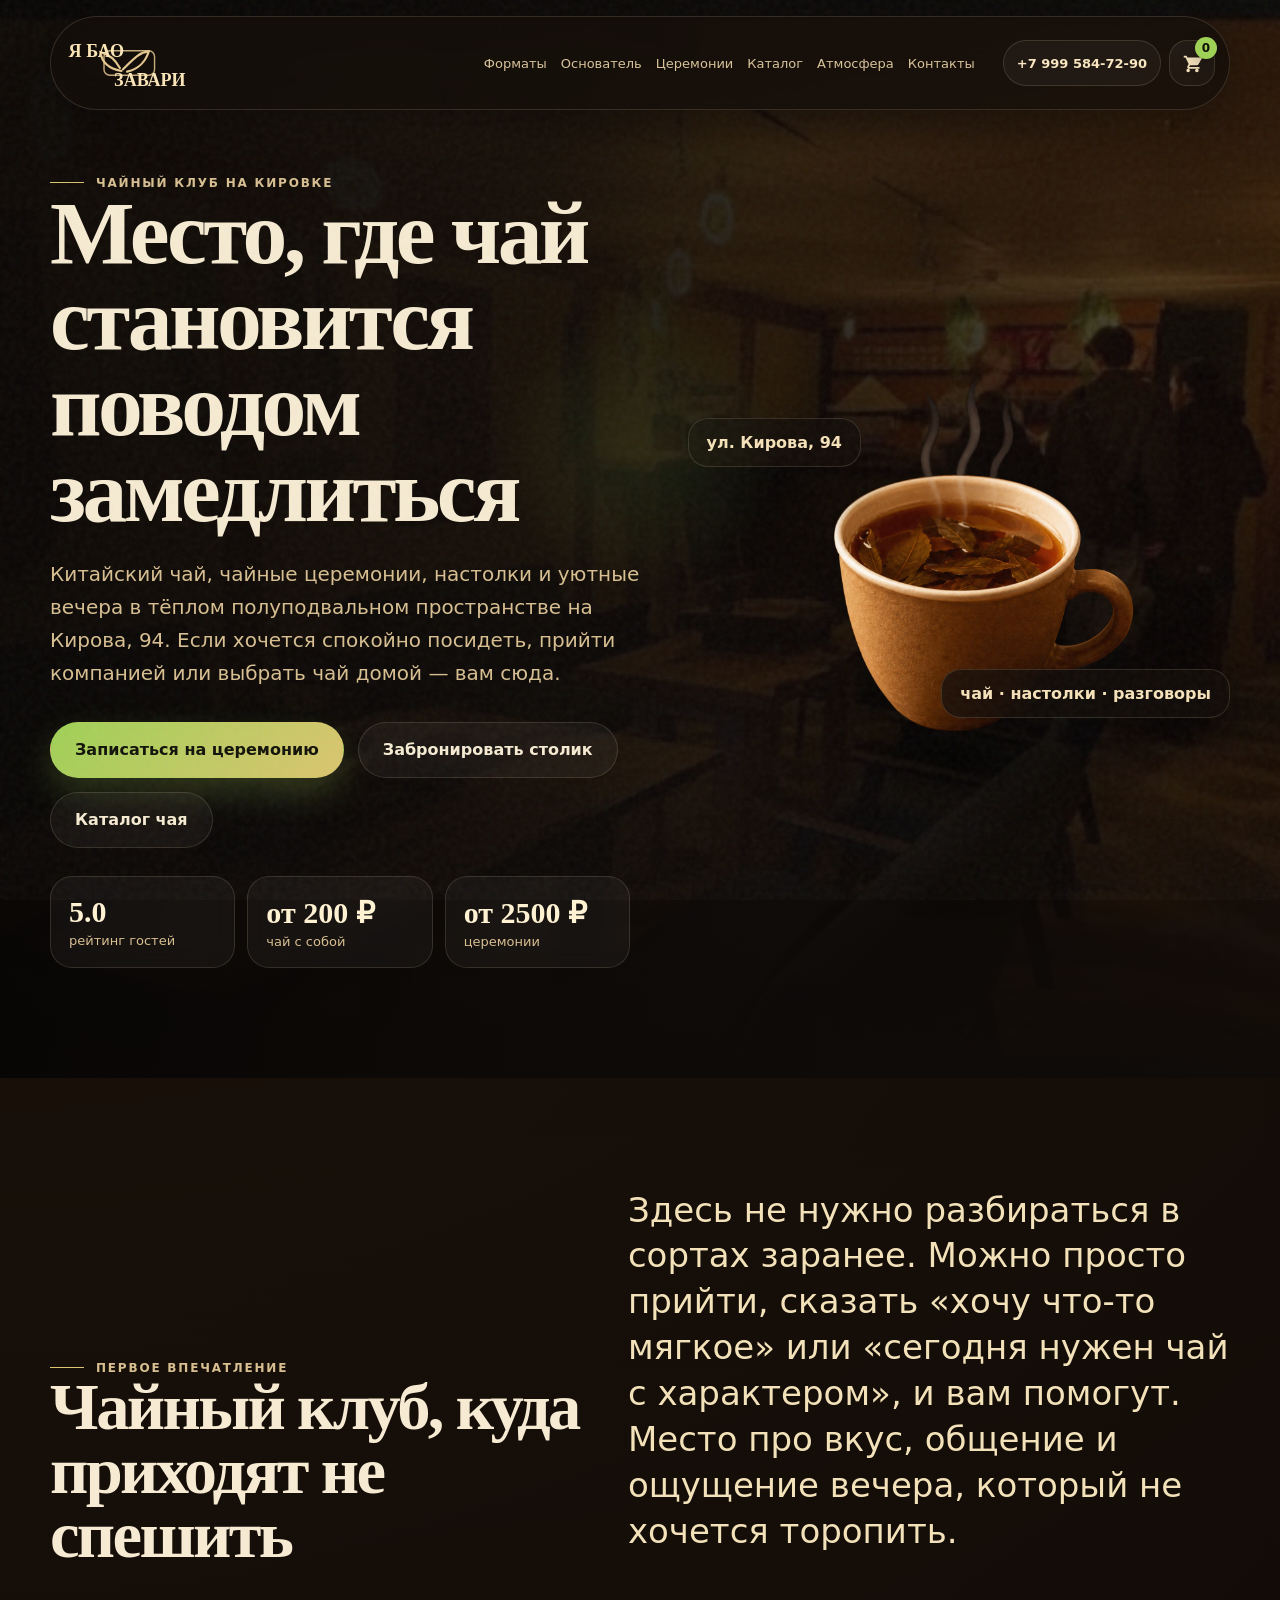
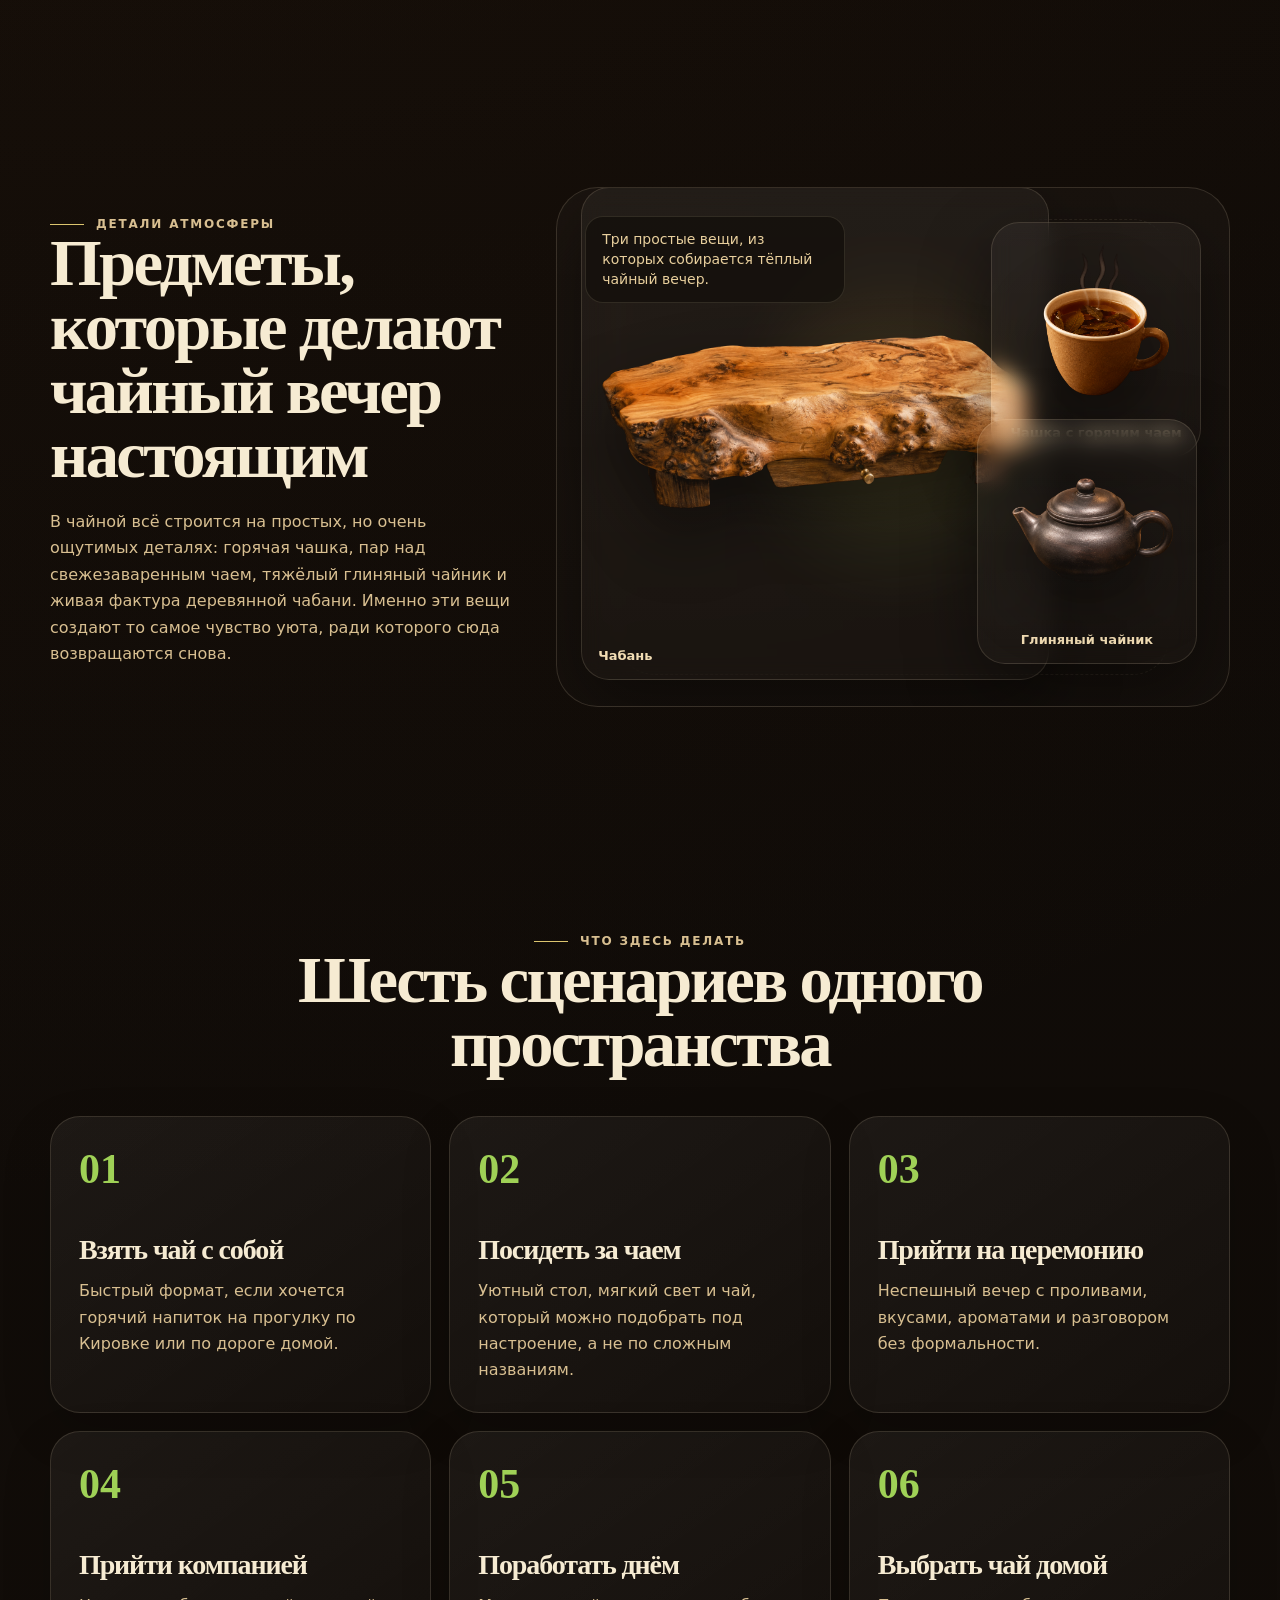
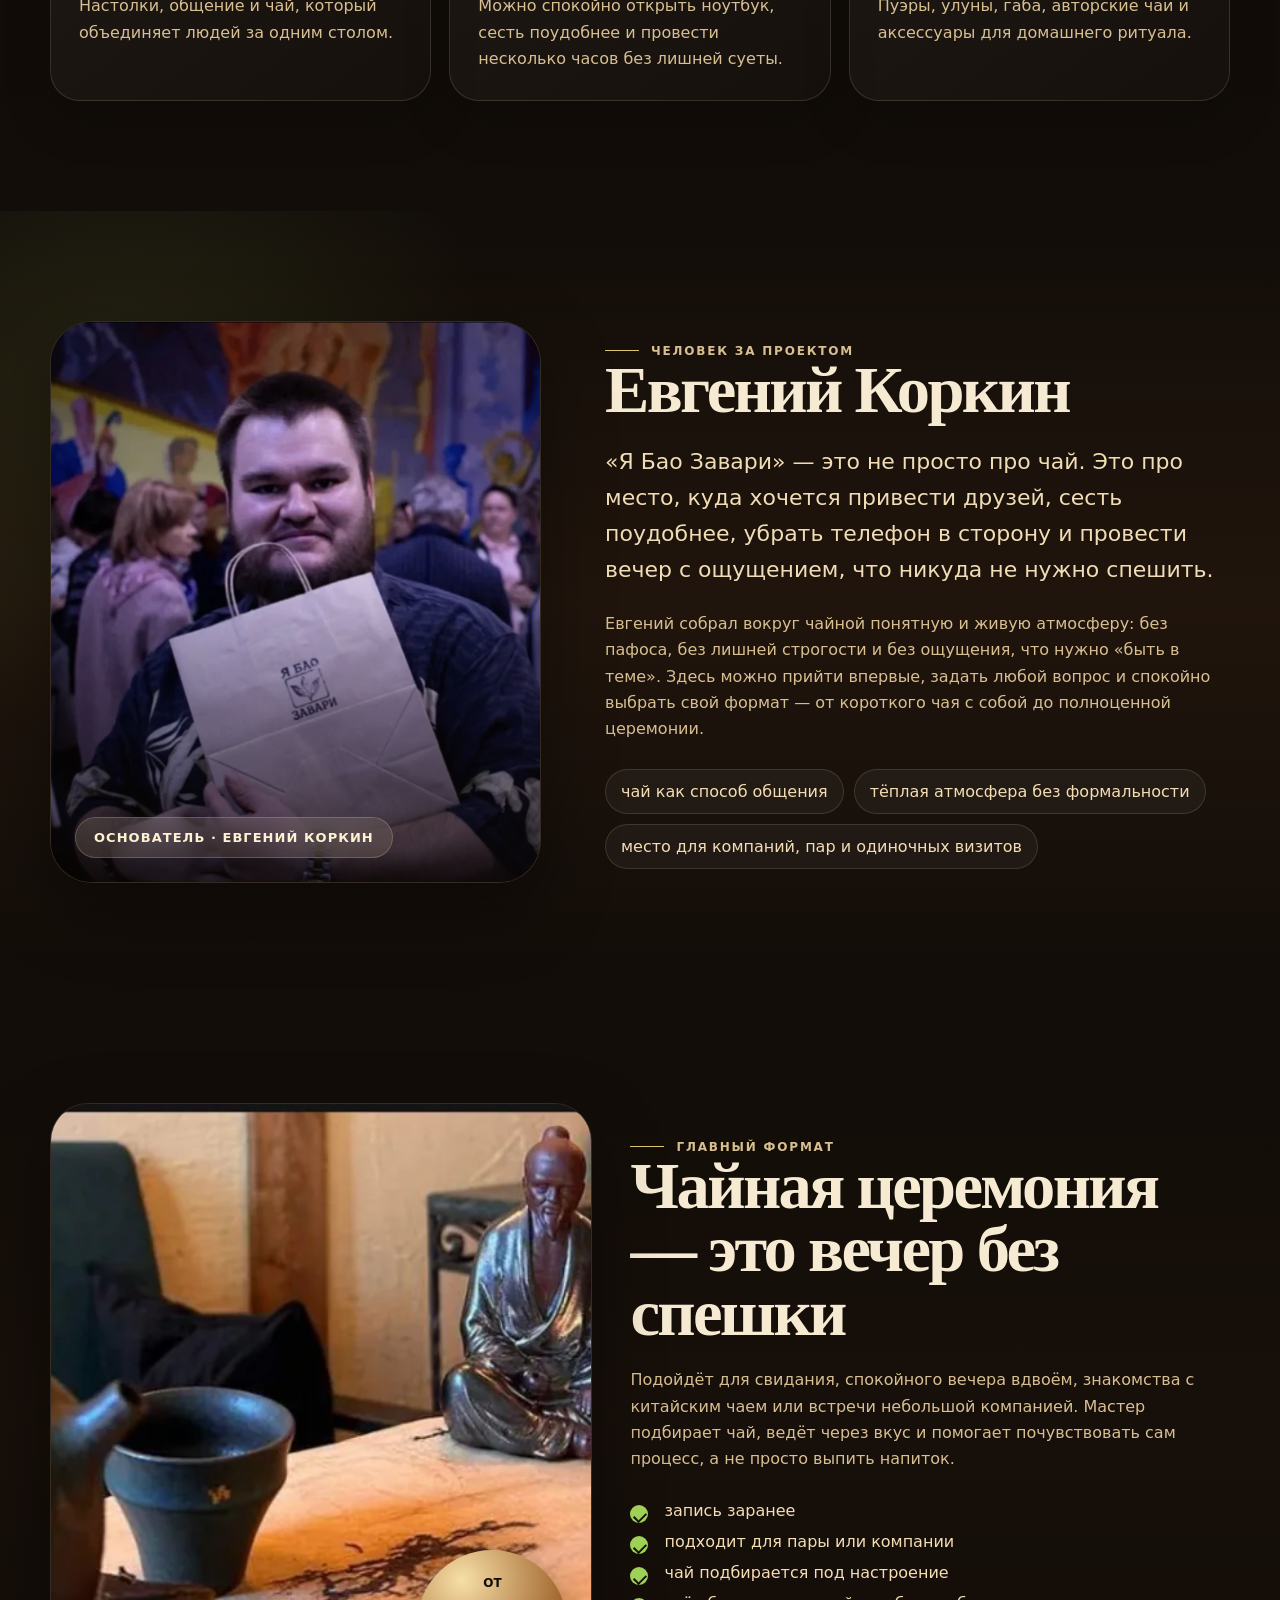
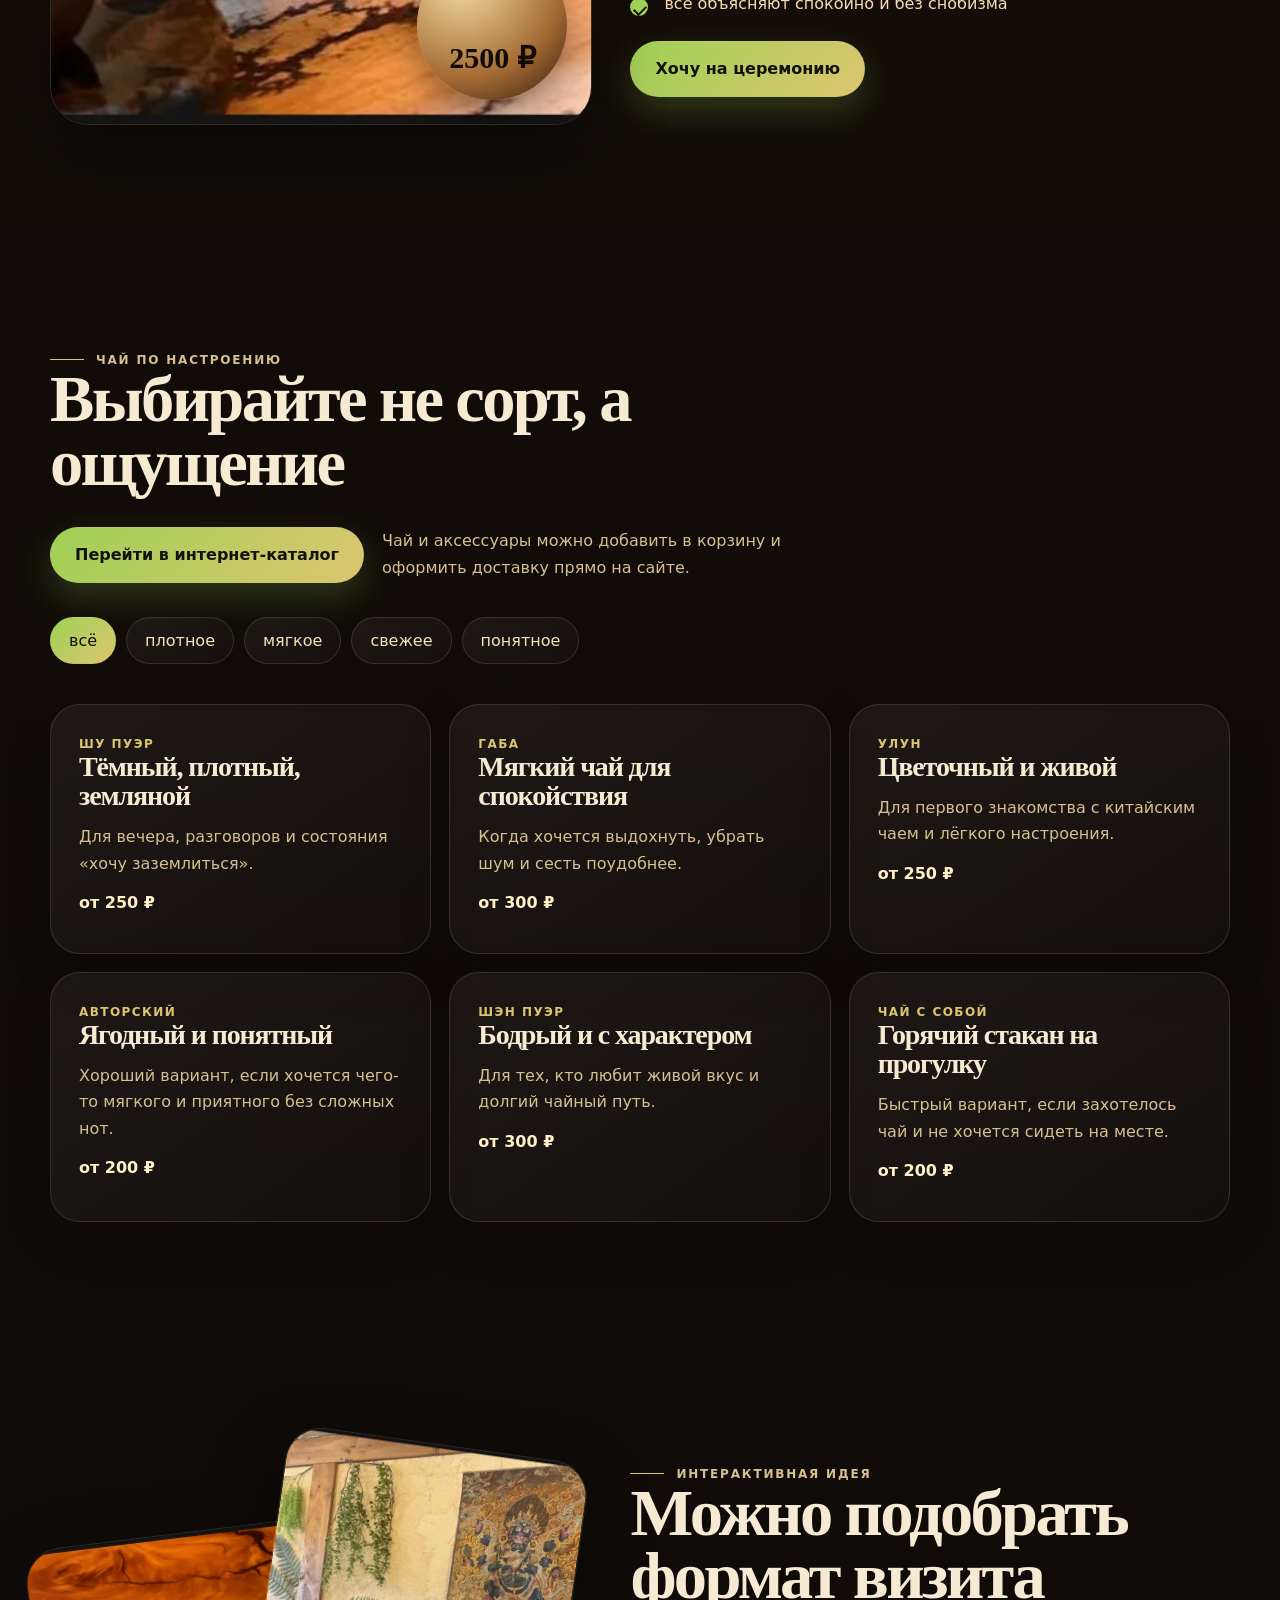
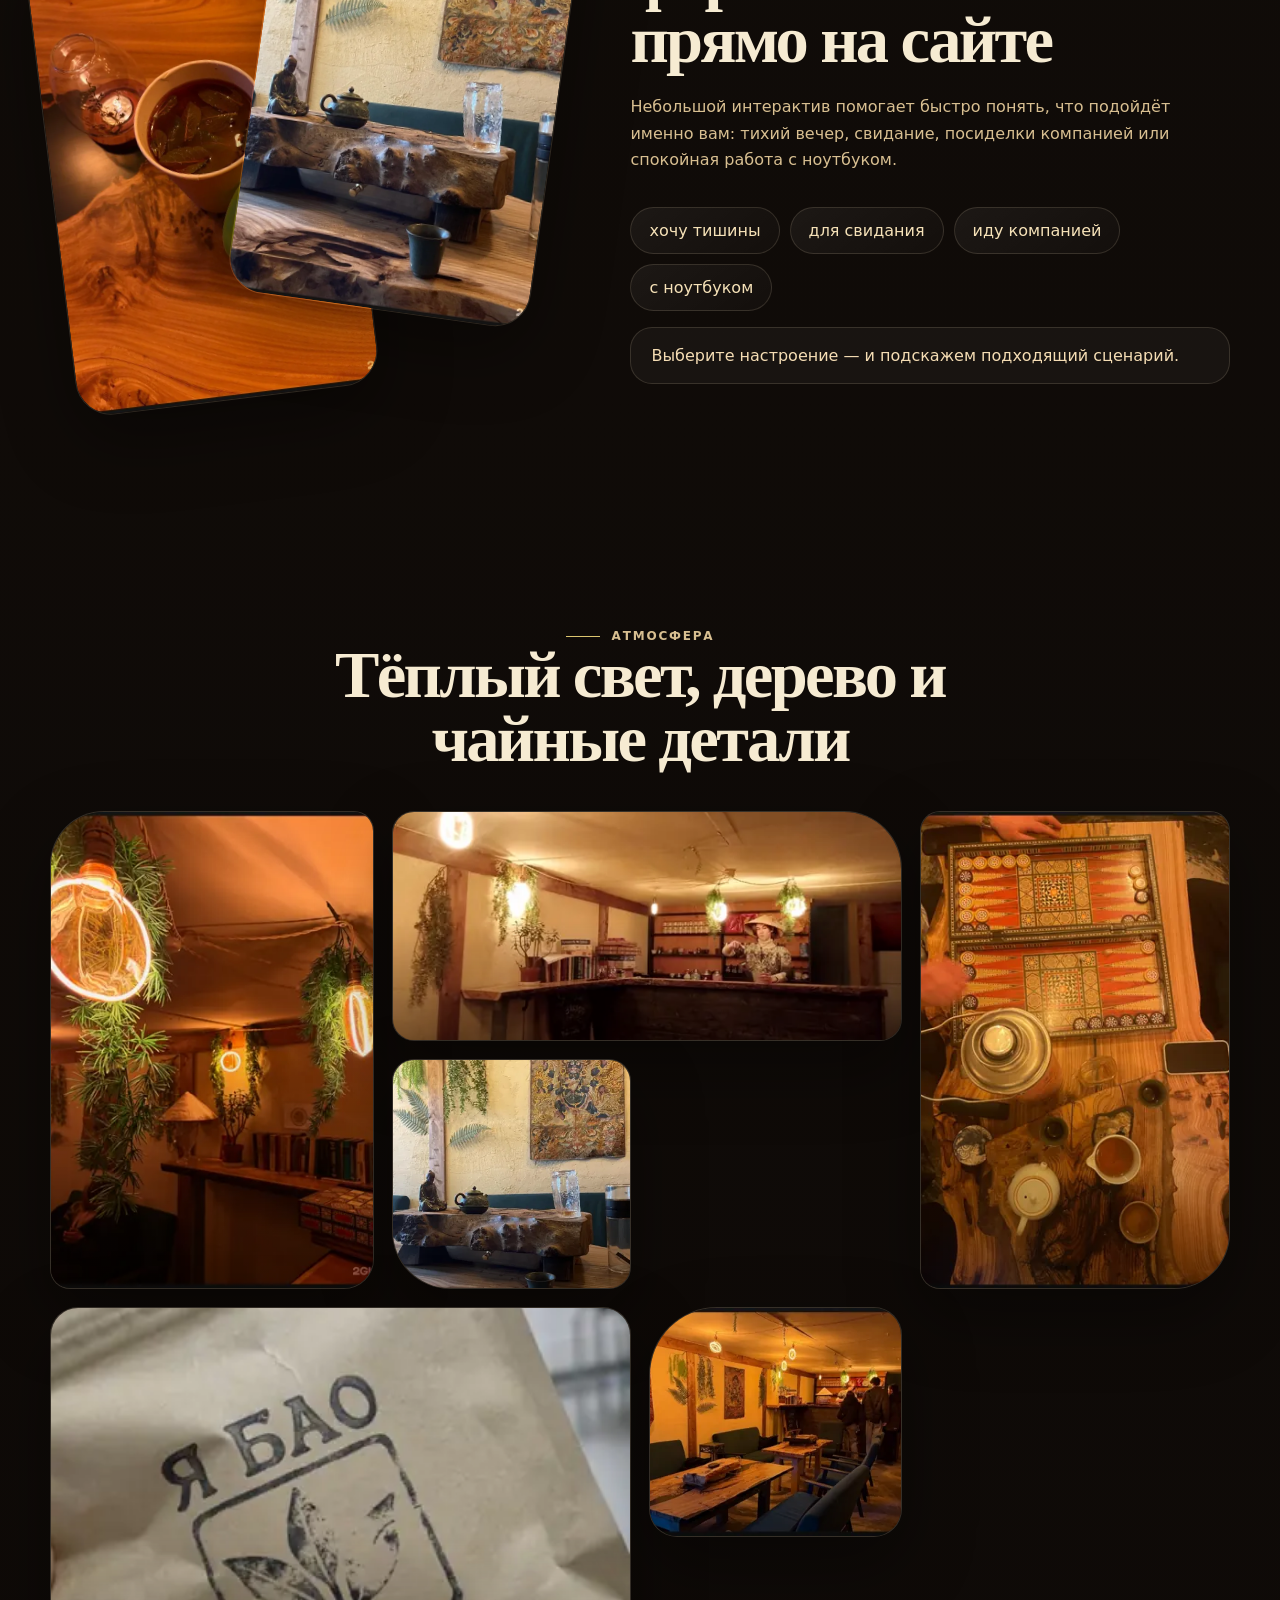
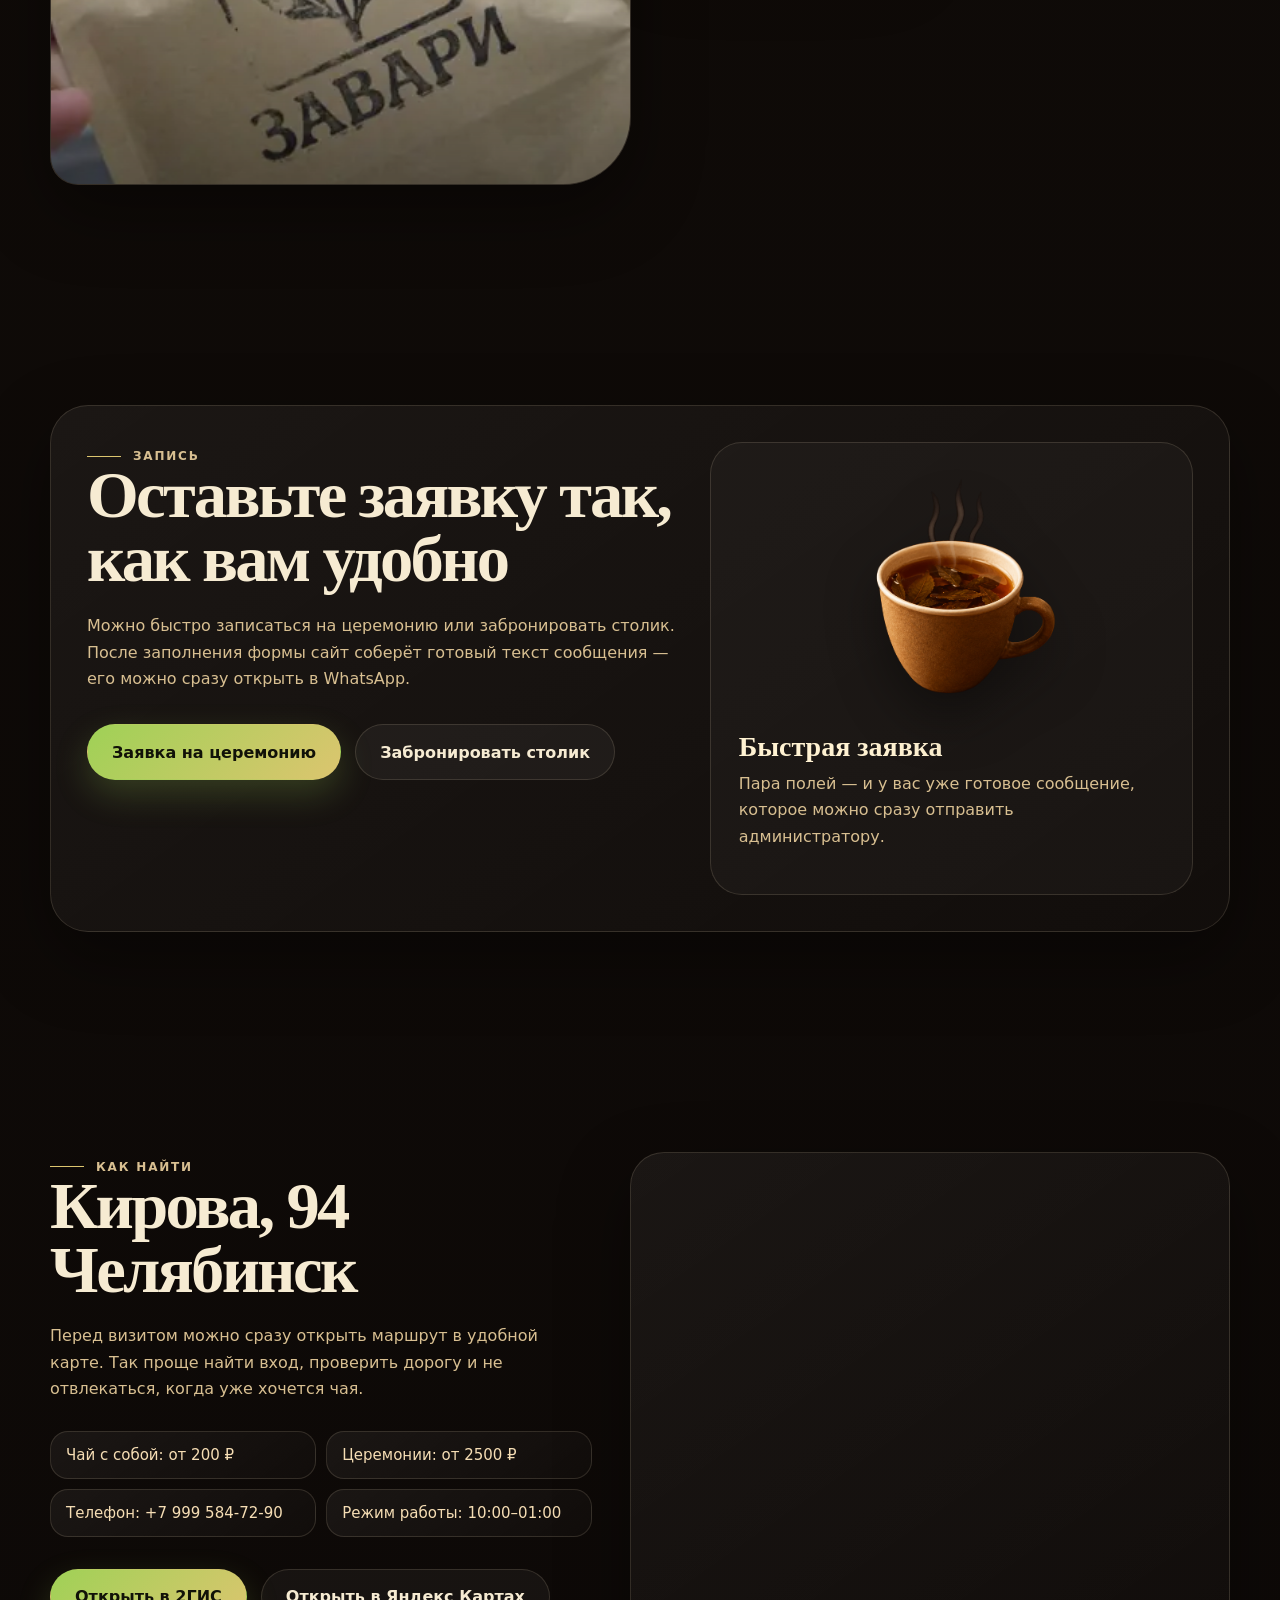
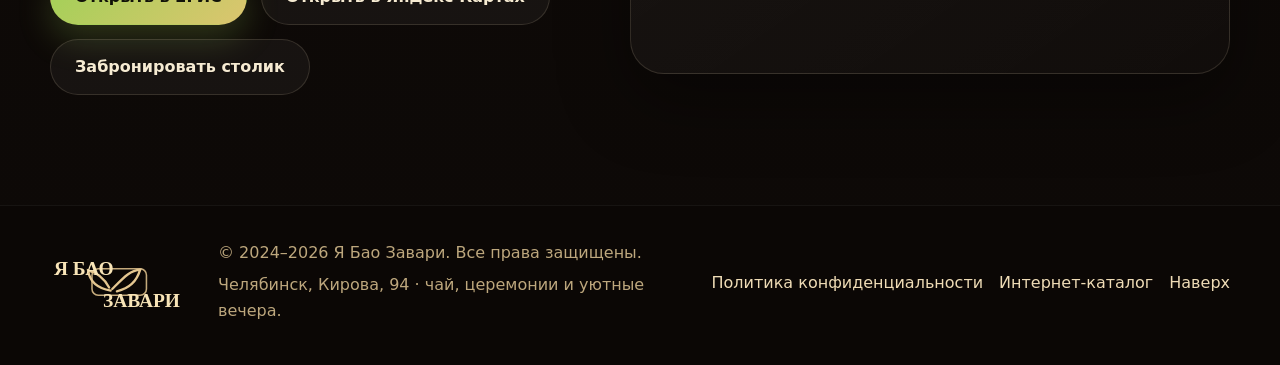
==== commit 023cabf3: "V7" ====
--- a/index.html
+++ b/index.html
@@ -38,7 +38,7 @@
           <span data-cart-count>0</span>
         </a>
         <button class="burger" type="button" aria-label="Открыть меню" aria-expanded="false">
-          <span></span><span></span>
+          <span></span><span></span><span></span>
         </button>
       </div>
     </div>
@@ -94,13 +94,24 @@
       <div class="container objects-grid">
         <div class="objects-copy reveal">
           <div class="eyebrow"><span></span> детали атмосферы</div>
-          <h2>Настоящие предметы чайной, а не мультяшные иконки</h2>
-          <p>На сайте используются визуалы, которые ближе к реальным предметам из чайной: горячая чашка, фактурная деревянная чабань и тёмный глиняный чайник. За счёт этого страница выглядит теплее и убедительнее.</p>
+          <h2>Предметы, которые делают чайный вечер настоящим</h2>
+          <p>В чайной всё строится на простых, но очень ощутимых деталях: горячая чашка, пар над свежезаваренным чаем, тяжёлый глиняный чайник и живая фактура деревянной чабани. Именно эти вещи создают то самое чувство уюта, ради которого сюда возвращаются снова.</p>
         </div>
         <div class="objects-stage reveal" aria-label="Чайные предметы">
-          <img class="obj obj-mug" src="assets/3d/mug-real.png" alt="Чашка чая" />
-          <img class="obj obj-chaban" src="assets/3d/chaban-real.png" alt="Деревянная чабань" />
-          <img class="obj obj-teapot" src="assets/3d/teapot-real.png" alt="Глиняный чайник" />
+          <div class="stage-glow"></div>
+          <div class="obj-card card-chaban">
+            <img class="obj obj-chaban" src="assets/3d/chaban-real.png" alt="Деревянная чабань" />
+            <span>Чабань</span>
+          </div>
+          <div class="obj-card card-mug">
+            <img class="obj obj-mug" src="assets/3d/mug-real.png" alt="Чашка чая" />
+            <span>Чашка с горячим чаем</span>
+          </div>
+          <div class="obj-card card-teapot">
+            <img class="obj obj-teapot" src="assets/3d/teapot-real.png" alt="Глиняный чайник" />
+            <span>Глиняный чайник</span>
+          </div>
+          <div class="stage-quote">Три простые вещи, из которых собирается тёплый чайный вечер.</div>
         </div>
       </div>
     </section>
@@ -311,7 +322,8 @@
             </select>
           </div>
         </label>
-        <button class="btn btn-primary" type="submit">Сформировать заявку</button>
+        <label class="consent-check"><input type="checkbox" name="consent" data-consent required /> <span>Я соглашаюсь на обработку персональных данных и принимаю <a href="privacy.html" target="_blank" rel="noopener">политику конфиденциальности</a>.</span></label>
+        <button class="btn btn-primary" type="submit" disabled>Сформировать заявку</button>
         <small data-request-status>После отправки появится готовый текст заявки для WhatsApp.</small>
       </form>
     </div>
@@ -338,7 +350,8 @@
             </select>
           </div>
         </label>
-        <button class="btn btn-primary" type="submit">Сформировать бронь</button>
+        <label class="consent-check"><input type="checkbox" name="consent" data-consent required /> <span>Я соглашаюсь на обработку персональных данных и принимаю <a href="privacy.html" target="_blank" rel="noopener">политику конфиденциальности</a>.</span></label>
+        <button class="btn btn-primary" type="submit" disabled>Сформировать бронь</button>
         <small data-request-status>После отправки появится готовый текст брони для WhatsApp.</small>
       </form>
     </div>
--- a/css/styles.css
+++ b/css/styles.css
@@ -61,16 +61,20 @@
 .site-nav a:hover{opacity:1;color:#fff6dd}
 .header-actions{display:flex;align-items:center;gap:8px;margin-left:10px}
 .header-phone-desktop{display:inline-flex;align-items:center;justify-content:center;min-height:46px;padding:0 16px;border-radius:999px;border:1px solid var(--line);background:rgba(255,255,255,.04);font-size:14px;font-weight:800;color:#f8e6c1;white-space:nowrap}
-.header-icon,.burger{position:relative;display:grid;place-items:center;width:46px;height:46px;min-width:46px;border-radius:50%;border:1px solid var(--line);background:rgba(255,255,255,.045);color:#f6e3bd;cursor:pointer;transition:.2s ease}
+.header-icon,.burger{position:relative;display:grid;place-items:center;width:46px;height:46px;min-width:46px;border-radius:18px;border:1px solid var(--line);background:linear-gradient(180deg,rgba(255,255,255,.05),rgba(255,255,255,.03));color:#f6e3bd;cursor:pointer;transition:.2s ease}
 .header-icon:hover,.burger:hover{transform:translateY(-2px);background:rgba(159,209,86,.12);border-color:rgba(159,209,86,.38)}
 .header-icon svg{width:21px;height:21px;fill:currentColor}
 .header-cart-link span{position:absolute;right:-3px;top:-4px;min-width:22px;height:22px;padding:0 4px;border-radius:999px;display:grid;place-items:center;background:var(--accent);color:#0f1007;font-size:12px;font-weight:900;box-shadow:0 6px 18px rgba(0,0,0,.3)}
 .header-phone-mobile{display:none}
 .burger{display:none}
-.burger span{display:block;width:18px;height:2px;border-radius:8px;background:currentColor;transition:.25s ease}
-.burger span + span{margin-top:5px}
-.burger.active span:first-child{transform:translateY(3.5px) rotate(45deg)}
-.burger.active span:last-child{transform:translateY(-3.5px) rotate(-45deg)}
+.burger{padding:0 12px}
+.burger span{position:absolute;display:block;width:18px;height:2px;border-radius:8px;background:currentColor;transition:.25s ease}
+.burger span:nth-child(1){transform:translateY(-6px)}
+.burger span:nth-child(2){transform:translateY(0)}
+.burger span:nth-child(3){transform:translateY(6px)}
+.burger.active span:nth-child(1){transform:translateY(0) rotate(45deg)}
+.burger.active span:nth-child(2){opacity:0}
+.burger.active span:nth-child(3){transform:translateY(0) rotate(-45deg)}
 
 .hero{min-height:100vh;min-height:100svh;padding-top:calc(var(--header-h) + 84px);display:flex;align-items:center;overflow:hidden}
 .hero-bg{position:absolute;inset:0;z-index:-2}
@@ -111,12 +115,19 @@
 .split-intro{display:grid;grid-template-columns:.94fr 1.06fr;gap:44px;align-items:end}
 .objects-showcase{padding-top:88px}
 .objects-grid{display:grid;grid-template-columns:.82fr 1.18fr;gap:46px;align-items:center}
-.objects-stage{position:relative;min-height:470px;border-radius:38px;border:1px solid var(--line);background:linear-gradient(180deg,rgba(255,255,255,.03),rgba(255,255,255,.02));overflow:hidden}
-.objects-stage::before{content:"";position:absolute;inset:8% 10%;border-radius:50%;background:radial-gradient(circle,rgba(180,121,55,.12),transparent 58%);filter:blur(10px)}
-.obj{position:absolute;filter:drop-shadow(0 30px 32px rgba(0,0,0,.42))}
-.obj-mug{width:31%;right:10%;top:12%}
-.obj-chaban{width:60%;left:2%;bottom:4%}
-.obj-teapot{width:31%;right:10%;bottom:12%}
+.objects-stage{position:relative;min-height:520px;border-radius:42px;border:1px solid var(--line);background:radial-gradient(circle at 50% 40%,rgba(171,118,47,.16),transparent 35%),linear-gradient(180deg,rgba(255,255,255,.03),rgba(255,255,255,.02));overflow:hidden;padding:22px}
+.objects-stage::before{content:"";position:absolute;inset:6% 9%;border-radius:36px;border:1px dashed rgba(245,224,187,.08)}
+.stage-glow{position:absolute;inset:18% 18%;border-radius:50%;background:radial-gradient(circle,rgba(139,168,63,.16),rgba(139,168,63,0) 60%);filter:blur(16px)}
+.obj{display:block;position:relative;filter:drop-shadow(0 30px 32px rgba(0,0,0,.42))}
+.obj-card{position:absolute;border-radius:28px;border:1px solid rgba(245,224,187,.14);background:linear-gradient(180deg,rgba(255,255,255,.04),rgba(255,255,255,.02));backdrop-filter:blur(10px);padding:16px;box-shadow:var(--shadow)}
+.obj-card span{display:block;margin-top:10px;color:#f2ddb4;font-size:13px;font-weight:700}
+.card-chaban{left:24px;right:180px;bottom:26px;min-height:208px}
+.card-mug{right:28px;top:34px;width:210px;text-align:center}
+.card-teapot{right:32px;bottom:42px;width:220px;text-align:center}
+.obj-mug{width:100%}
+.obj-chaban{width:100%}
+.obj-teapot{width:100%}
+.stage-quote{position:absolute;left:28px;top:28px;max-width:260px;padding:12px 16px;border-radius:18px;background:rgba(19,14,10,.72);border:1px solid rgba(245,224,187,.12);color:#e8cf9d;font-size:14px;line-height:1.45}
 
 .ritual-grid,.tea-menu,.product-grid{display:grid;grid-template-columns:repeat(3,1fr);gap:18px;margin-top:40px}
 .ritual-card,.tea-menu article,.product-card,.booking-card,.policy-card,.contact-meta span,.yandex-map-card,.catalog-filters button,.menu-tabs button,.mood-picker button,.modal-panel,.cart-panel{background:linear-gradient(145deg,rgba(255,255,255,.055),rgba(255,255,255,.02));border:1px solid var(--line)}
@@ -205,6 +216,12 @@
 .select-wrap::after{display:none}
 .form select{appearance:none;-webkit-appearance:none;-moz-appearance:none;padding-right:56px;background-color:rgba(0,0,0,.34);background-image:linear-gradient(45deg, transparent 50%, #eddcb5 50%),linear-gradient(135deg, #eddcb5 50%, transparent 50%);background-position:calc(100% - 27px) calc(50% - 3px),calc(100% - 20px) calc(50% - 3px);background-size:7px 7px,7px 7px;background-repeat:no-repeat;line-height:1.2}
 .form small{color:#cdb488;line-height:1.5}
+
+.consent-check{display:flex;align-items:flex-start;gap:12px;padding:14px 16px;border-radius:18px;border:1px solid var(--line);background:rgba(255,255,255,.03);color:#dbc49a;line-height:1.45;font-size:14px}
+.consent-check input{width:18px;height:18px;min-width:18px;margin-top:2px;accent-color:var(--accent)}
+.consent-check a{color:#f3e2b8;text-decoration:underline}
+.btn[disabled]{opacity:.45;pointer-events:none;filter:grayscale(.15);box-shadow:none}
+
 .form-message{margin-top:12px;padding:14px 16px;border-radius:18px;background:rgba(255,255,255,.055);border:1px solid var(--line);white-space:pre-wrap;color:#f8e4ba;line-height:1.5}
 .request-actions{display:flex;flex-wrap:wrap;gap:10px;margin-top:12px}
 .copy-request{display:inline-flex;align-items:center;justify-content:center;min-height:48px;padding:0 18px;border-radius:999px;border:1px solid var(--line);background:rgba(255,255,255,.06);color:#fff2d2;font-weight:900;cursor:pointer}
@@ -216,11 +233,12 @@
 
 .catalog-hero{padding-top:calc(var(--header-h) + 82px)}
 .catalog-hero-grid{align-items:center}
-.catalog-hero-objects{position:relative;min-height:430px}
-.catalog-hero-objects img{position:absolute;filter:drop-shadow(0 34px 36px rgba(0,0,0,.42))}
-.catalog-hero-objects img:nth-child(1){width:30%;right:6%;top:2%}
-.catalog-hero-objects img:nth-child(2){width:34%;left:4%;top:26%}
-.catalog-hero-objects img:nth-child(3){width:56%;right:4%;bottom:0}
+.catalog-hero-objects{position:relative;min-height:480px;border-radius:40px;border:1px solid var(--line);background:radial-gradient(circle at 50% 38%,rgba(139,168,63,.12),transparent 34%),linear-gradient(180deg,rgba(255,255,255,.03),rgba(255,255,255,.02));overflow:hidden;padding:24px}
+.catalog-orbit{position:absolute;border:1px dashed rgba(245,224,187,.09);border-radius:50%}.catalog-orbit.orbit-a{width:280px;height:280px;right:24px;top:22px}.catalog-orbit.orbit-b{width:360px;height:360px;left:28px;bottom:-40px}
+.catalog-card{position:absolute;padding:14px;border-radius:26px;border:1px solid rgba(245,224,187,.14);background:linear-gradient(180deg,rgba(255,255,255,.04),rgba(255,255,255,.02));box-shadow:var(--shadow)}
+.catalog-card span{display:block;margin-top:10px;color:#e8cf9d;font-size:13px;font-weight:700}
+.catalog-card img{position:relative;width:100%;display:block;filter:drop-shadow(0 34px 36px rgba(0,0,0,.42))}
+.catalog-card-mug{right:28px;top:28px;width:210px}.catalog-card-teapot{right:58px;bottom:30px;width:230px}.catalog-card-chaban{left:26px;bottom:22px;width:52%}
 .catalog-filters{margin-bottom:20px}
 .product-card img{width:100%;height:220px;object-fit:contain;margin-bottom:16px}
 .product-card .btn{width:100%;margin-top:18px}
@@ -278,16 +296,16 @@
 @media (max-width:820px){
   :root{--header-h:72px}
   .site-header{top:10px}
-  .header-shell{padding:8px 9px;gap:8px;border-radius:32px}
+  .header-shell{padding:8px 8px;gap:7px;border-radius:30px}
   .logo{width:112px;min-width:112px}
   .header-phone-desktop{display:none}
   .header-phone-mobile,.burger{display:grid}
   .burger{margin-left:0}
-  .site-nav{display:none;position:absolute;left:0;right:0;top:calc(100% + 4px);margin:0;padding:14px 18px 16px;border-radius:24px;background:rgba(14,10,8,.98);border:1px solid var(--line);box-shadow:var(--shadow);flex-direction:column;align-items:stretch;gap:0}
+  .site-nav{display:none;position:absolute;left:0;right:0;top:calc(100% + 4px);margin:0;padding:10px 16px 12px;border-radius:24px;background:rgba(14,10,8,.98);border:1px solid var(--line);box-shadow:var(--shadow);flex-direction:column;align-items:stretch;gap:0}
   .site-nav.active{display:flex}
-  .site-nav a{padding:12px 0;border-radius:0;background:none;border-bottom:1px solid rgba(245,224,187,.1);font-size:15px}
+  .site-nav a{padding:13px 2px;border-radius:0;background:none;border-bottom:1px solid rgba(245,224,187,.1);font-size:15px;color:#f3ddb0}
   .site-nav a:last-child{border-bottom:none}
-  .header-actions{margin-left:auto;gap:6px}
+  .header-actions{margin-left:auto;gap:5px}
   .hero{padding-top:112px;min-height:auto}
   h1{font-size:clamp(48px,11.2vw,74px)}
   .hero-copy p{font-size:19px}
@@ -320,7 +338,7 @@
   .hero-product{width:min(280px,74%)}
   .floating-note{font-size:14px;padding:11px 14px}
   .note-address{left:6px;top:18px}.note-tags{right:6px;bottom:12px}
-  .objects-stage{min-height:300px;border-radius:28px}
+  .objects-stage{min-height:420px;border-radius:28px}
   .obj-mug{width:38%;right:4%;top:2%}
   .obj-chaban{width:74%;left:-4%;bottom:0}
   .obj-teapot{width:40%;right:0;bottom:3%}
@@ -360,3 +378,18 @@
   .policy-card h2{font-size:clamp(28px,8vw,36px);line-height:1.04}
   .policy-card{padding:24px 20px;border-radius:28px}
 }
+
+
+@media (max-width:560px){
+  .card-chaban{left:14px;right:14px;bottom:16px;min-height:170px;padding:12px}
+  .card-mug{right:14px;top:52px;width:138px;padding:10px}
+  .card-teapot{right:14px;bottom:198px;width:146px;padding:10px}
+  .stage-quote{left:14px;top:14px;max-width:180px;font-size:12px;padding:10px 12px}
+  .obj-card span{font-size:11px}
+  .catalog-hero-objects{min-height:400px;padding:14px;border-radius:28px}
+  .catalog-card-mug{right:10px;top:12px;width:132px}
+  .catalog-card-teapot{right:16px;bottom:14px;width:148px}
+  .catalog-card-chaban{left:10px;bottom:12px;width:62%}
+  .catalog-card span{font-size:11px}
+  .catalog-orbit.orbit-a{width:160px;height:160px;right:4px;top:4px}.catalog-orbit.orbit-b{width:220px;height:220px;left:0;bottom:-20px}
+}
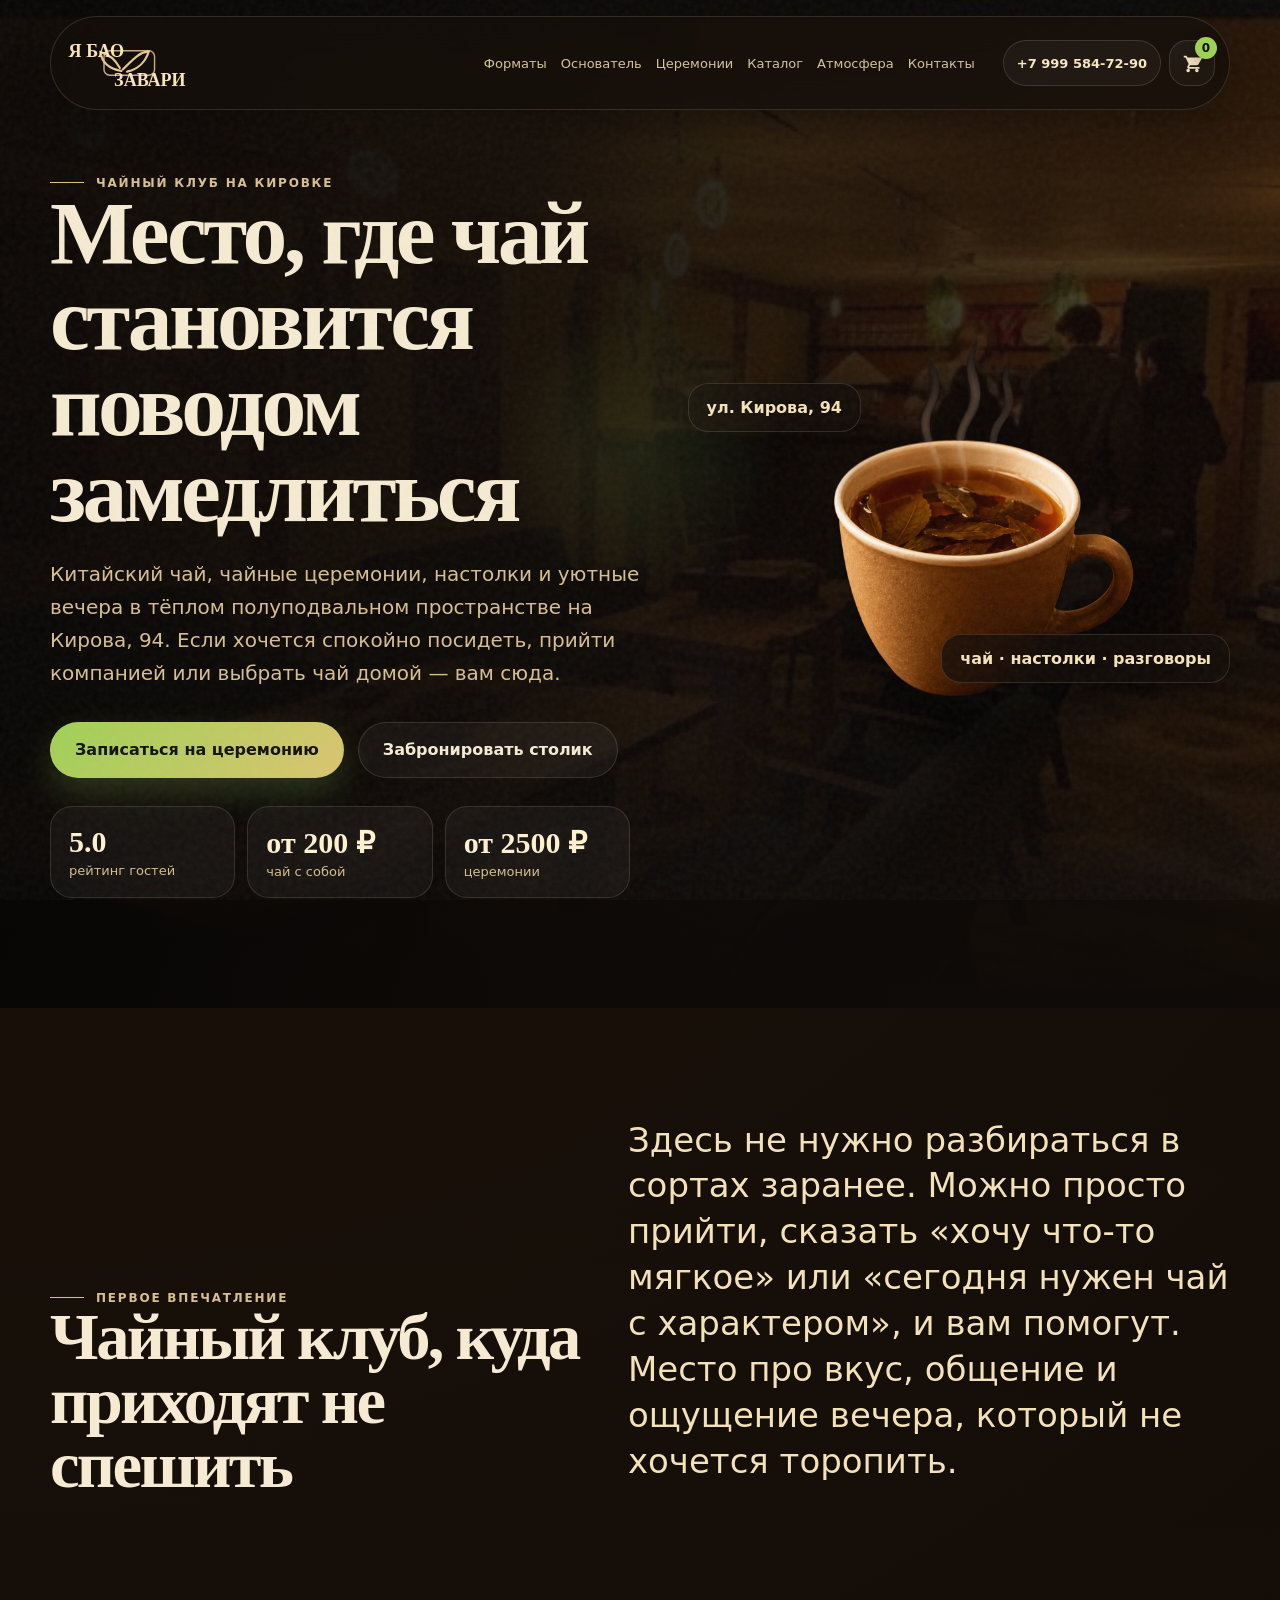
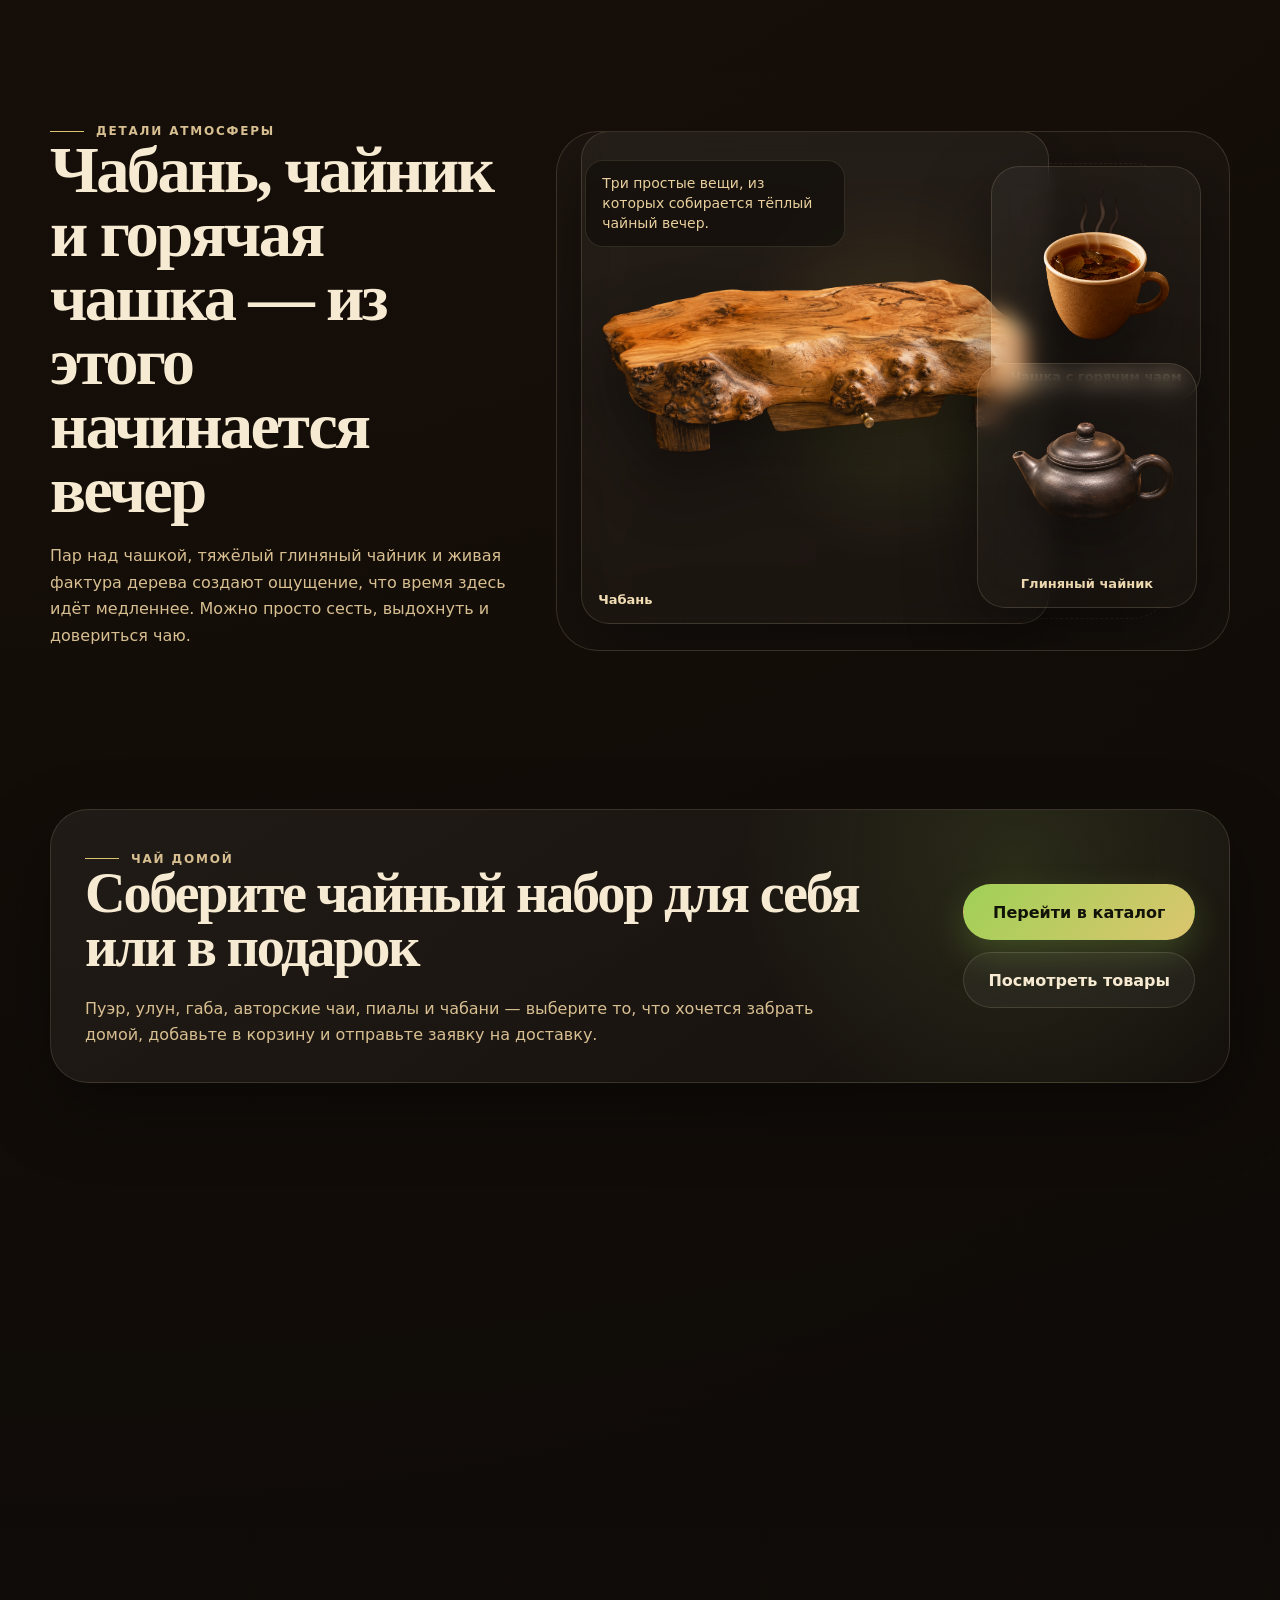
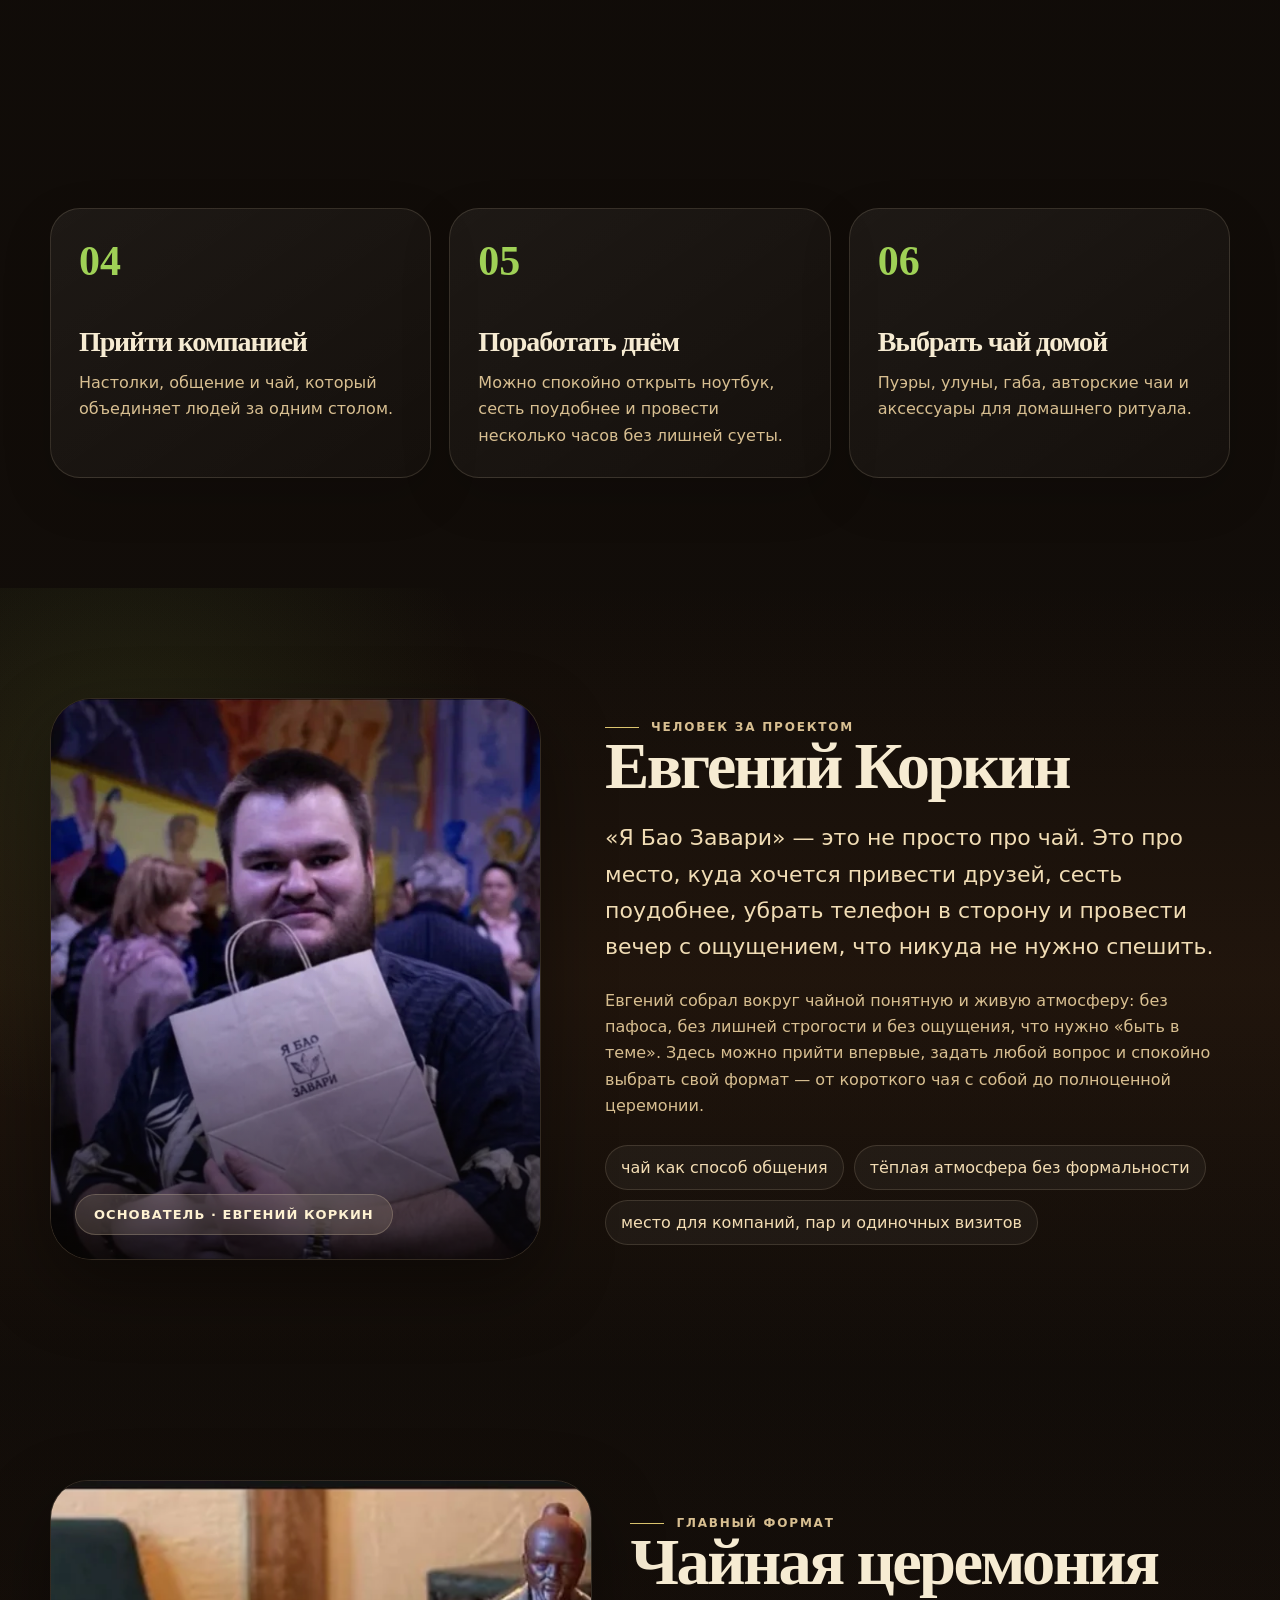
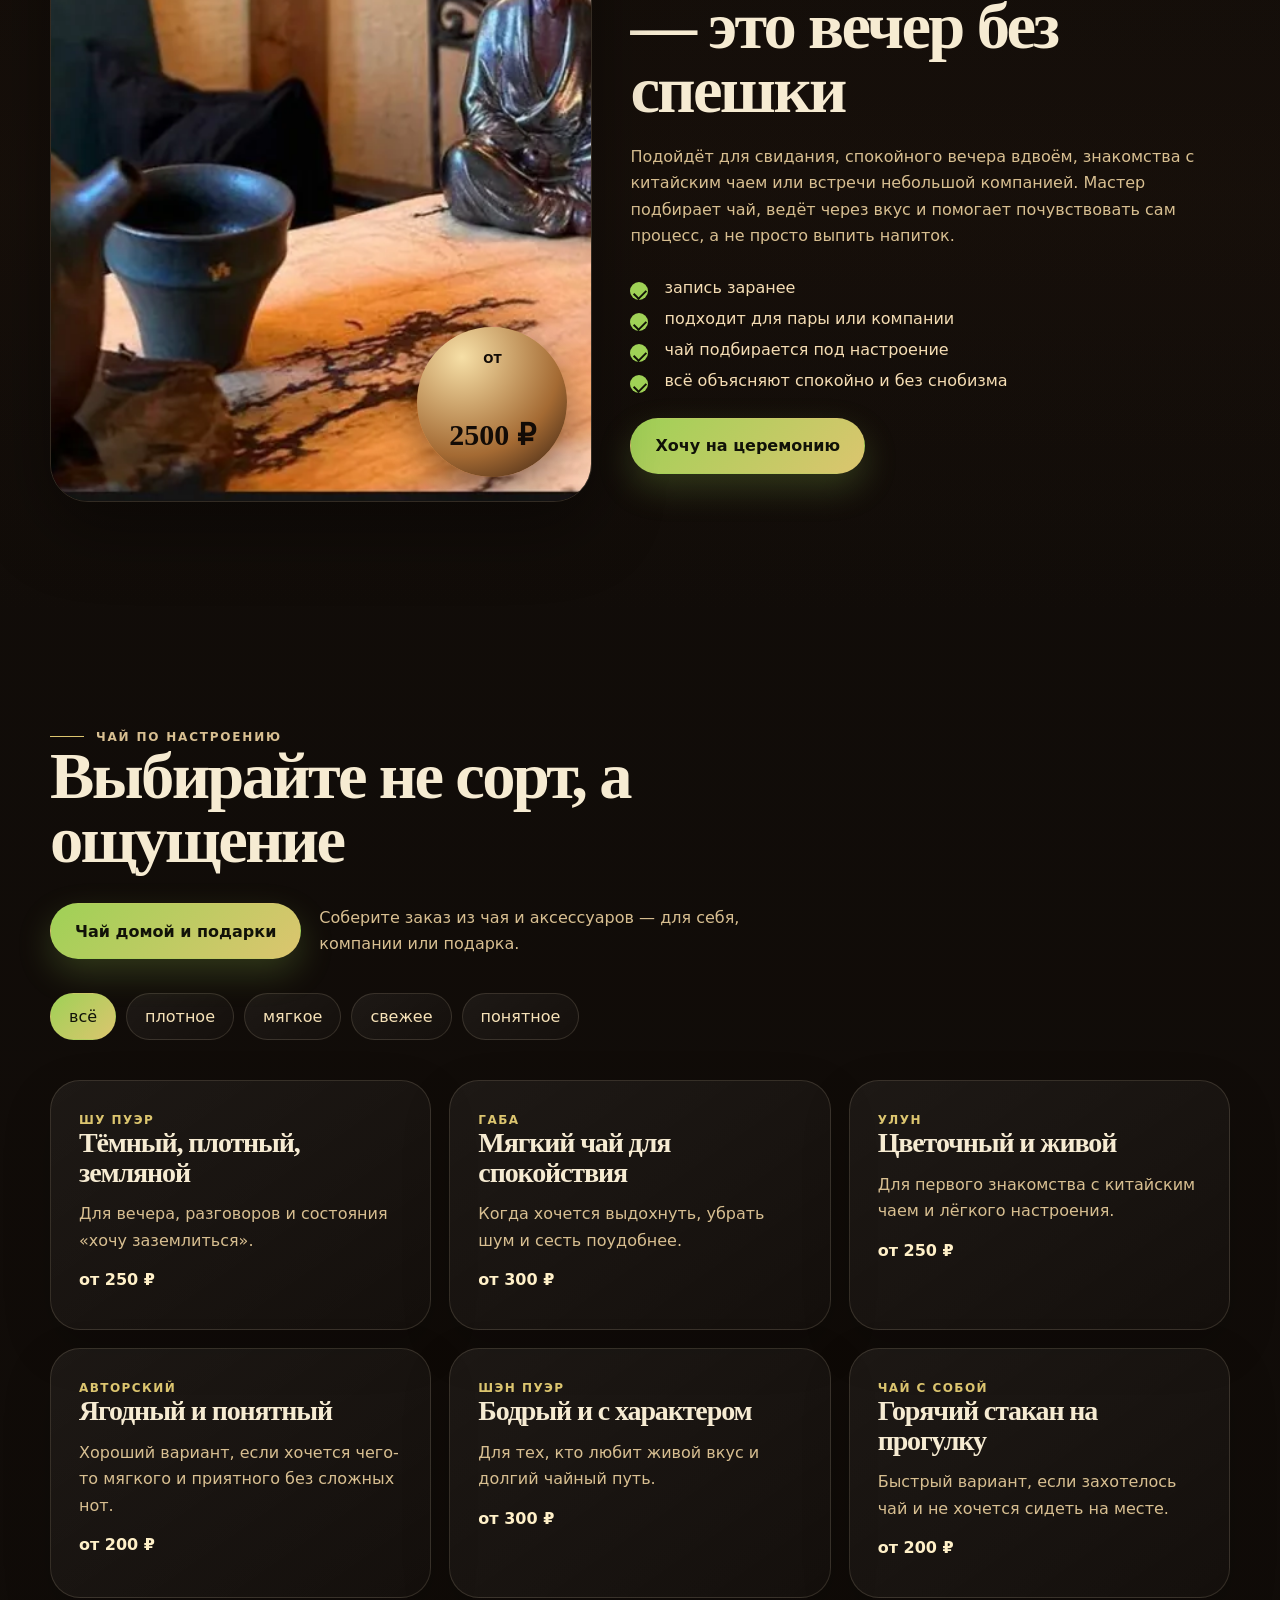
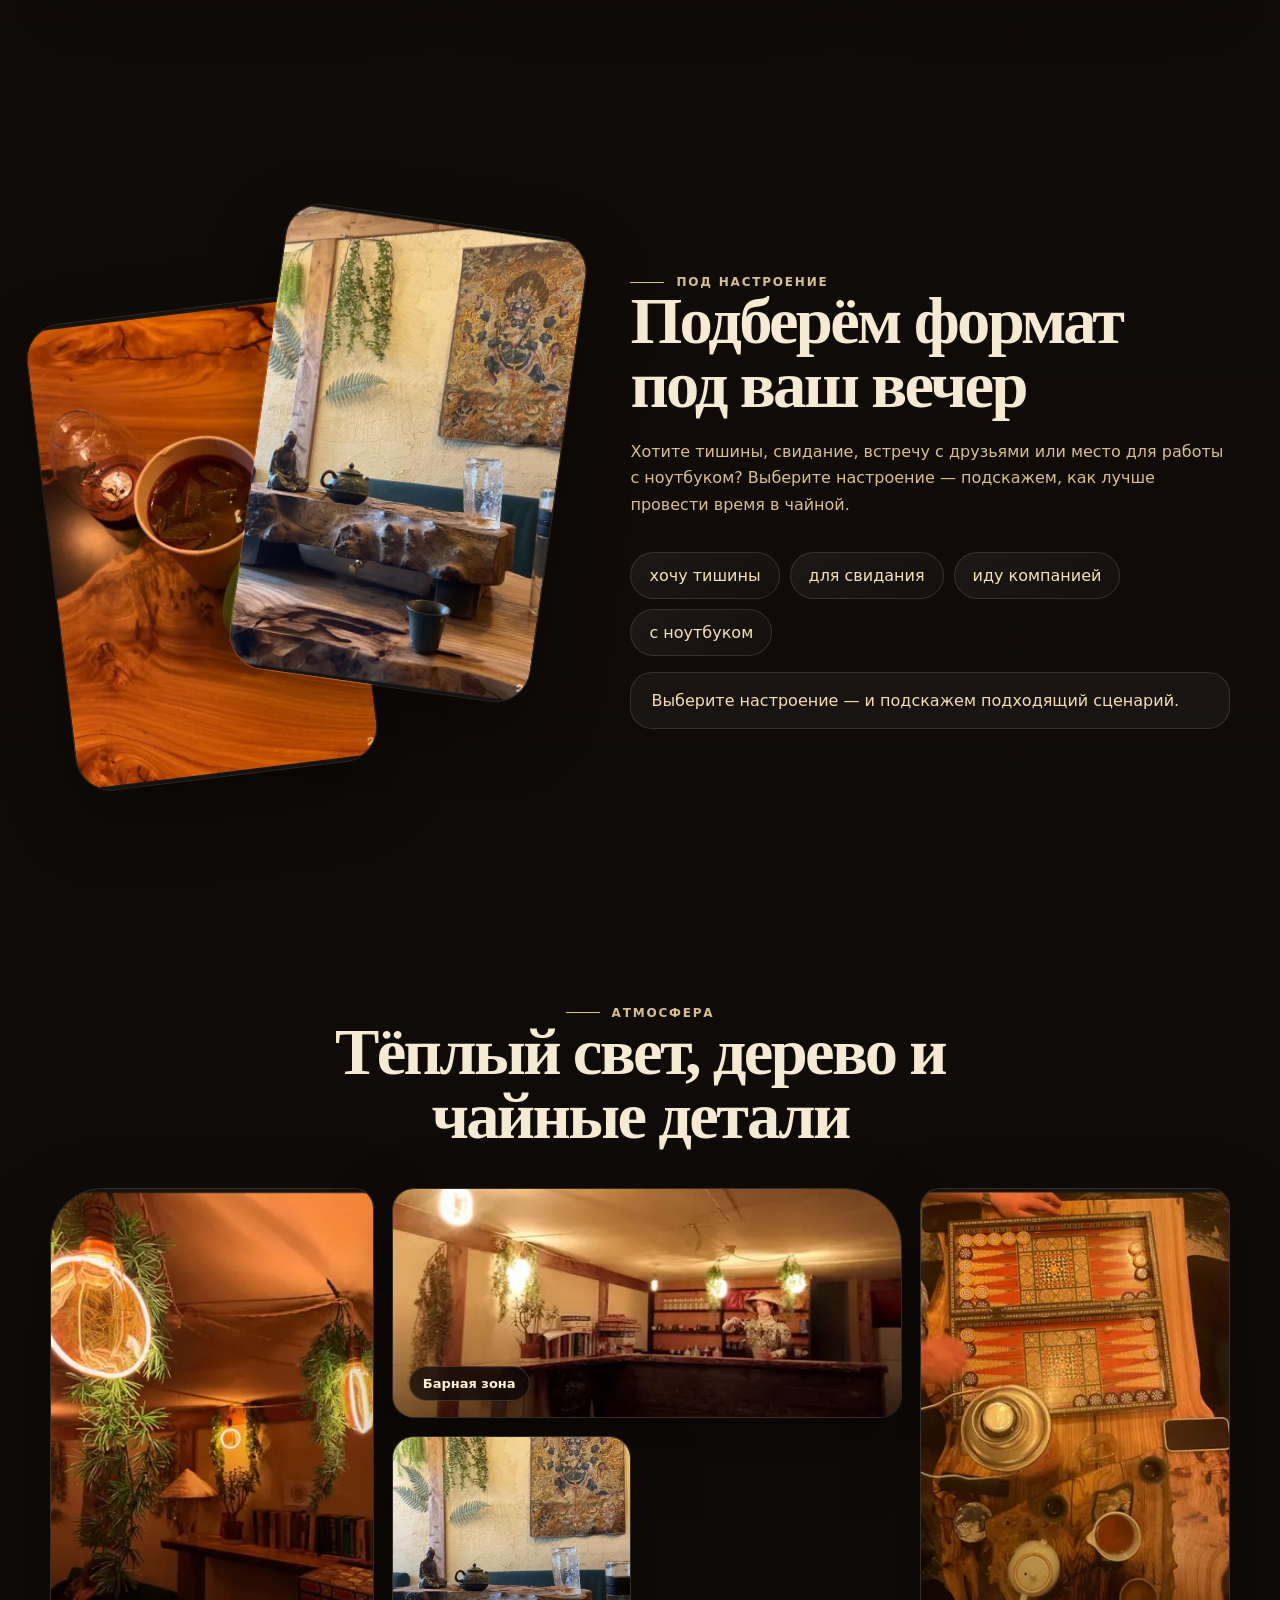
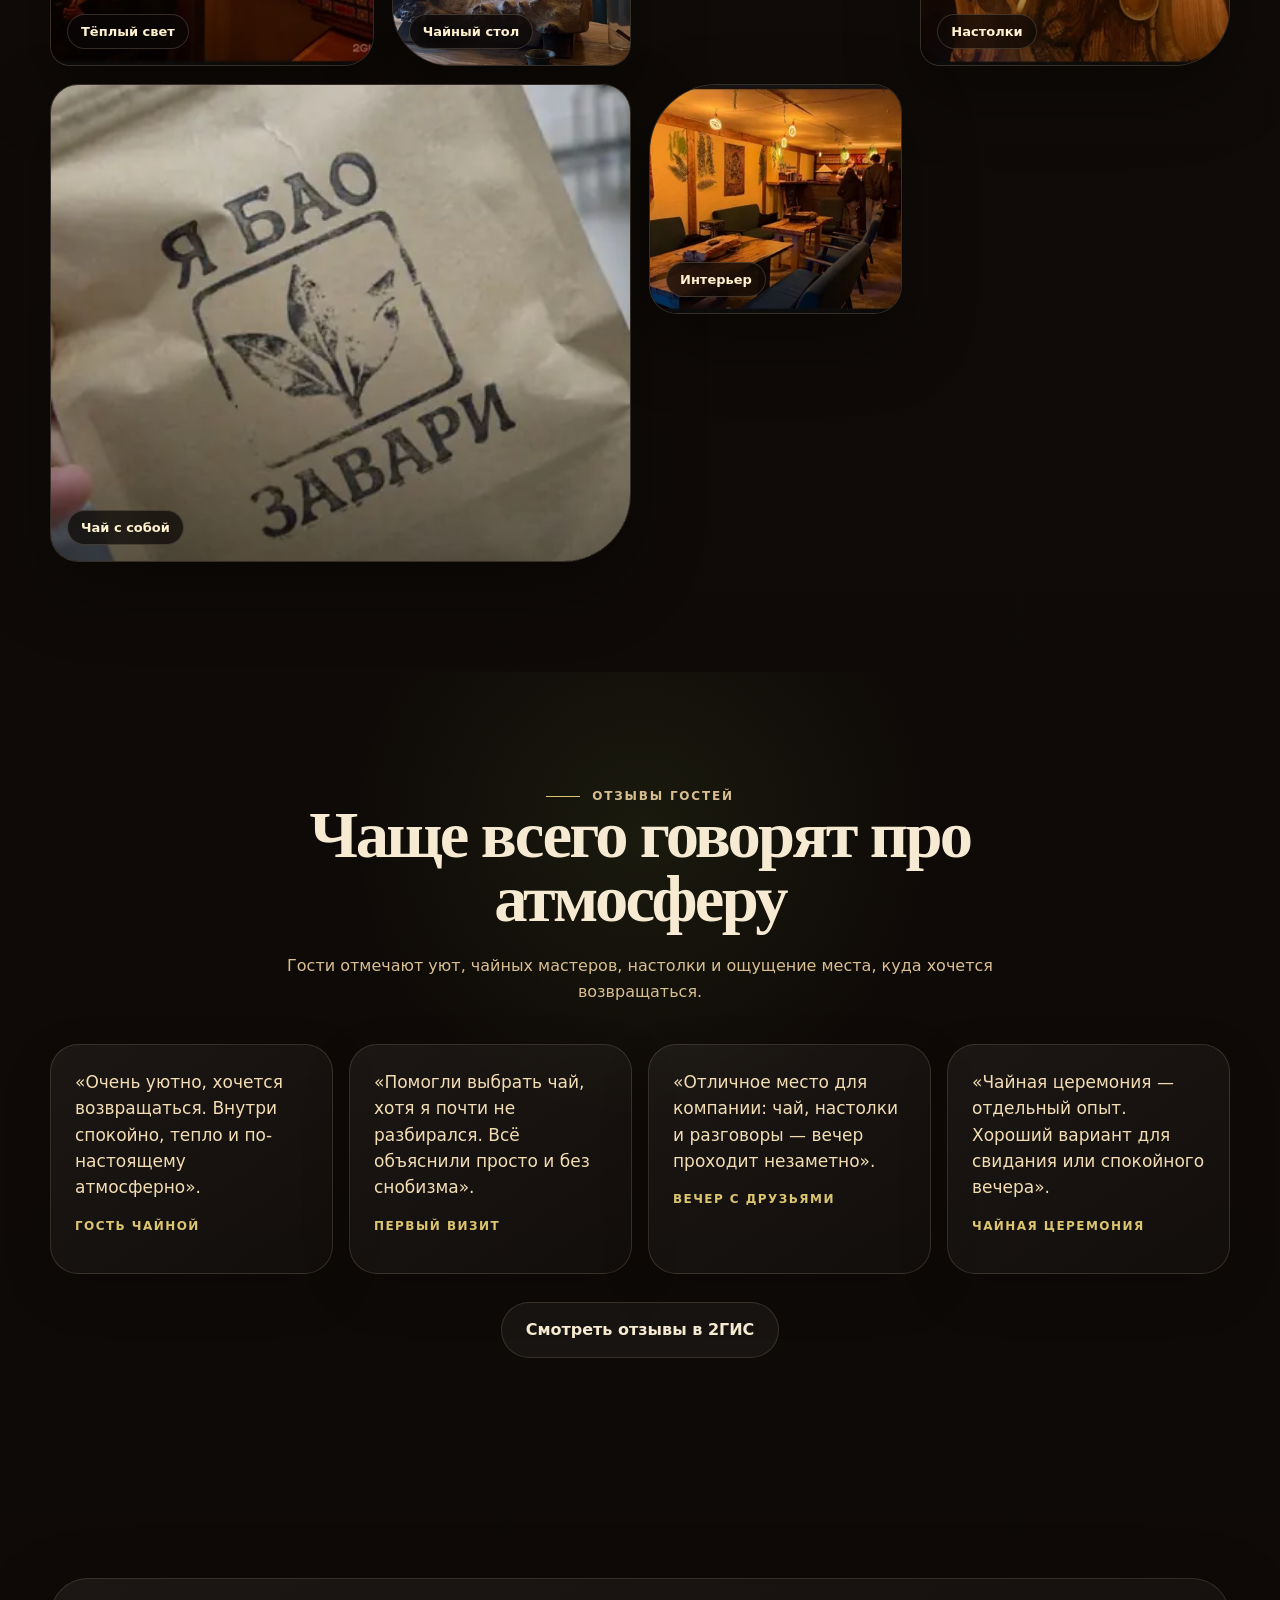
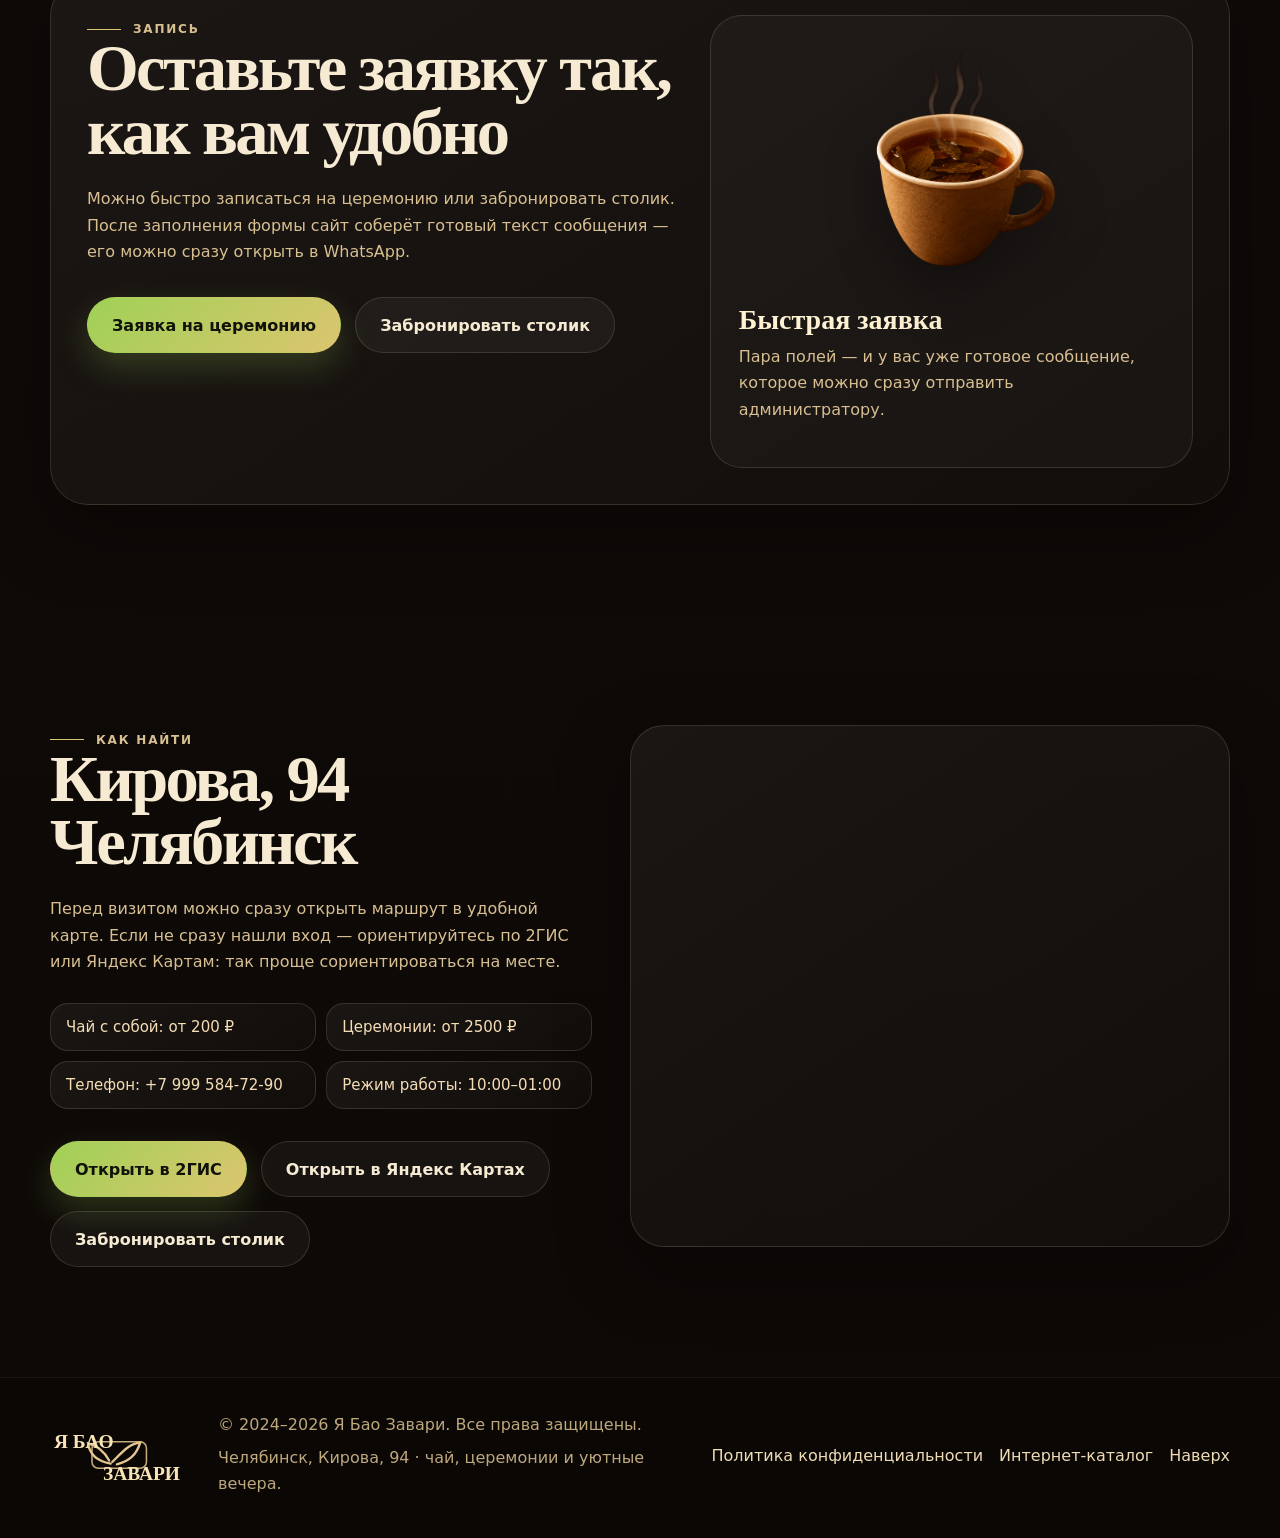
==== commit 1518ff8f: "V7.1" ====
--- a/index.html
+++ b/index.html
@@ -54,10 +54,9 @@
           <div class="eyebrow"><span></span> чайный клуб на Кировке</div>
           <h1>Место, где чай становится поводом замедлиться</h1>
           <p>Китайский чай, чайные церемонии, настолки и уютные вечера в тёплом полуподвальном пространстве на Кирова, 94. Если хочется спокойно посидеть, прийти компанией или выбрать чай домой — вам сюда.</p>
-          <div class="hero-actions">
+          <div class="hero-actions hero-actions-main">
             <button class="btn btn-primary" type="button" data-open-modal="ceremony">Записаться на церемонию</button>
             <button class="btn btn-ghost" type="button" data-open-modal="table">Забронировать столик</button>
-            <a href="catalog.html" class="btn btn-ghost">Каталог чая</a>
           </div>
           <div class="stats">
             <div><b>5.0</b><span>рейтинг гостей</span></div>
@@ -94,8 +93,8 @@
       <div class="container objects-grid">
         <div class="objects-copy reveal">
           <div class="eyebrow"><span></span> детали атмосферы</div>
-          <h2>Предметы, которые делают чайный вечер настоящим</h2>
-          <p>В чайной всё строится на простых, но очень ощутимых деталях: горячая чашка, пар над свежезаваренным чаем, тяжёлый глиняный чайник и живая фактура деревянной чабани. Именно эти вещи создают то самое чувство уюта, ради которого сюда возвращаются снова.</p>
+          <h2>Чабань, чайник и горячая чашка — из этого начинается вечер</h2>
+          <p>Пар над чашкой, тяжёлый глиняный чайник и живая фактура дерева создают ощущение, что время здесь идёт медленнее. Можно просто сесть, выдохнуть и довериться чаю.</p>
         </div>
         <div class="objects-stage reveal" aria-label="Чайные предметы">
           <div class="stage-glow"></div>
@@ -112,6 +111,20 @@
             <span>Глиняный чайник</span>
           </div>
           <div class="stage-quote">Три простые вещи, из которых собирается тёплый чайный вечер.</div>
+        </div>
+      </div>
+    </section>
+
+    <section class="section tea-home" id="tea-home">
+      <div class="container tea-home-card reveal">
+        <div>
+          <div class="eyebrow"><span></span> чай домой</div>
+          <h2>Соберите чайный набор для себя или в подарок</h2>
+          <p>Пуэр, улун, габа, авторские чаи, пиалы и чабани — выберите то, что хочется забрать домой, добавьте в корзину и отправьте заявку на доставку.</p>
+        </div>
+        <div class="tea-home-actions">
+          <a class="btn btn-primary" href="catalog.html">Перейти в каталог</a>
+          <a class="btn btn-ghost" href="catalog.html#catalog">Посмотреть товары</a>
         </div>
       </div>
     </section>
@@ -181,8 +194,8 @@
           <h2>Выбирайте не сорт, а ощущение</h2>
         </div>
         <div class="catalog-teaser reveal">
-          <a href="catalog.html" class="btn btn-primary">Перейти в интернет-каталог</a>
-          <p>Чай и аксессуары можно добавить в корзину и оформить доставку прямо на сайте.</p>
+          <a href="catalog.html" class="btn btn-primary">Чай домой и подарки</a>
+          <p>Соберите заказ из чая и аксессуаров — для себя, компании или подарка.</p>
         </div>
         <div class="menu-tabs reveal" role="tablist" aria-label="Фильтр меню">
           <button class="active" data-filter="all">всё</button>
@@ -209,9 +222,9 @@
           <img src="assets/images/tea-table.webp" alt="Чайник на деревянном столе" />
         </div>
         <div class="experience-copy reveal">
-          <div class="eyebrow"><span></span> интерактивная идея</div>
-          <h2>Можно подобрать формат визита прямо на сайте</h2>
-          <p>Небольшой интерактив помогает быстро понять, что подойдёт именно вам: тихий вечер, свидание, посиделки компанией или спокойная работа с ноутбуком.</p>
+          <div class="eyebrow"><span></span> под настроение</div>
+          <h2>Подберём формат под ваш вечер</h2>
+          <p>Хотите тишины, свидание, встречу с друзьями или место для работы с ноутбуком? Выберите настроение — подскажем, как лучше провести время в чайной.</p>
           <div class="mood-picker" data-moods>
             <button data-mood="calm">хочу тишины</button>
             <button data-mood="date">для свидания</button>
@@ -230,12 +243,31 @@
           <h2>Тёплый свет, дерево и чайные детали</h2>
         </div>
         <div class="gallery-grid" data-gallery>
-          <button class="gallery-item reveal" data-src="assets/images/lights.webp"><img src="assets/images/lights-thumb.webp" alt="Тёплый свет и растения" /></button>
-          <button class="gallery-item reveal" data-src="assets/images/bar-master.webp"><img src="assets/images/bar-master-thumb.webp" alt="Барная стойка и чайный мастер" /></button>
-          <button class="gallery-item reveal" data-src="assets/images/games.webp"><img src="assets/images/games-thumb.webp" alt="Настольные игры" /></button>
-          <button class="gallery-item reveal" data-src="assets/images/tea-table.webp"><img src="assets/images/tea-table-thumb.webp" alt="Чайный стол" /></button>
-          <button class="gallery-item reveal" data-src="assets/images/logo-pack.webp"><img src="assets/images/logo-pack-thumb.webp" alt="Пакет с логотипом" /></button>
-          <button class="gallery-item reveal" data-src="assets/images/interior-wide.webp"><img src="assets/images/interior-wide-thumb.webp" alt="Интерьер чайной" /></button>
+          <button class="gallery-item reveal" data-src="assets/images/lights.webp"><img src="assets/images/lights-thumb.webp" alt="Тёплый свет и растения" /><span>Тёплый свет</span></button>
+          <button class="gallery-item reveal" data-src="assets/images/bar-master.webp"><img src="assets/images/bar-master-thumb.webp" alt="Барная стойка и чайный мастер" /><span>Барная зона</span></button>
+          <button class="gallery-item reveal" data-src="assets/images/games.webp"><img src="assets/images/games-thumb.webp" alt="Настольные игры" /><span>Настолки</span></button>
+          <button class="gallery-item reveal" data-src="assets/images/tea-table.webp"><img src="assets/images/tea-table-thumb.webp" alt="Чайный стол" /><span>Чайный стол</span></button>
+          <button class="gallery-item reveal" data-src="assets/images/logo-pack.webp"><img src="assets/images/logo-pack-thumb.webp" alt="Пакет с логотипом" /><span>Чай с собой</span></button>
+          <button class="gallery-item reveal" data-src="assets/images/interior-wide.webp"><img src="assets/images/interior-wide-thumb.webp" alt="Интерьер чайной" /><span>Интерьер</span></button>
+        </div>
+      </div>
+    </section>
+
+    <section class="section reviews" id="reviews">
+      <div class="container">
+        <div class="section-head center reveal">
+          <div class="eyebrow"><span></span> отзывы гостей</div>
+          <h2>Чаще всего говорят про атмосферу</h2>
+          <p>Гости отмечают уют, чайных мастеров, настолки и ощущение места, куда хочется возвращаться.</p>
+        </div>
+        <div class="reviews-grid">
+          <article class="review-card reveal"><p>«Очень уютно, хочется возвращаться. Внутри спокойно, тепло и по-настоящему атмосферно».</p><span>гость чайной</span></article>
+          <article class="review-card reveal"><p>«Помогли выбрать чай, хотя я почти не разбирался. Всё объяснили просто и без снобизма».</p><span>первый визит</span></article>
+          <article class="review-card reveal"><p>«Отличное место для компании: чай, настолки и разговоры — вечер проходит незаметно».</p><span>вечер с друзьями</span></article>
+          <article class="review-card reveal"><p>«Чайная церемония — отдельный опыт. Хороший вариант для свидания или спокойного вечера».</p><span>чайная церемония</span></article>
+        </div>
+        <div class="reviews-action reveal">
+          <a class="btn btn-ghost" href="https://2gis.ru/chelyabinsk/geo/70000001110715460" target="_blank" rel="noopener">Смотреть отзывы в 2ГИС</a>
         </div>
       </div>
     </section>
@@ -264,7 +296,7 @@
         <div class="contact-info reveal">
           <div class="eyebrow"><span></span> как найти</div>
           <h2>Кирова, 94<br />Челябинск</h2>
-          <p>Перед визитом можно сразу открыть маршрут в удобной карте. Так проще найти вход, проверить дорогу и не отвлекаться, когда уже хочется чая.</p>
+          <p>Перед визитом можно сразу открыть маршрут в удобной карте. Если не сразу нашли вход — ориентируйтесь по 2ГИС или Яндекс Картам: так проще сориентироваться на месте.</p>
           <div class="contact-meta">
             <span>Чай с собой: от 200 ₽</span>
             <span>Церемонии: от 2500 ₽</span>
@@ -322,7 +354,7 @@
             </select>
           </div>
         </label>
-        <label class="consent-check"><input type="checkbox" name="consent" data-consent required /> <span>Я соглашаюсь на обработку персональных данных и принимаю <a href="privacy.html" target="_blank" rel="noopener">политику конфиденциальности</a>.</span></label>
+        <label class="consent-check"><input type="checkbox" name="consent" data-consent required /> <span>Согласен на обработку персональных данных и принимаю <a href="privacy.html" target="_blank" rel="noopener">политику конфиденциальности</a>.</span></label>
         <button class="btn btn-primary" type="submit" disabled>Сформировать заявку</button>
         <small data-request-status>После отправки появится готовый текст заявки для WhatsApp.</small>
       </form>
@@ -350,7 +382,7 @@
             </select>
           </div>
         </label>
-        <label class="consent-check"><input type="checkbox" name="consent" data-consent required /> <span>Я соглашаюсь на обработку персональных данных и принимаю <a href="privacy.html" target="_blank" rel="noopener">политику конфиденциальности</a>.</span></label>
+        <label class="consent-check"><input type="checkbox" name="consent" data-consent required /> <span>Согласен на обработку персональных данных и принимаю <a href="privacy.html" target="_blank" rel="noopener">политику конфиденциальности</a>.</span></label>
         <button class="btn btn-primary" type="submit" disabled>Сформировать бронь</button>
         <small data-request-status>После отправки появится готовый текст брони для WhatsApp.</small>
       </form>
--- a/css/styles.css
+++ b/css/styles.css
@@ -393,3 +393,110 @@
   .catalog-card span{font-size:11px}
   .catalog-orbit.orbit-a{width:160px;height:160px;right:4px;top:4px}.catalog-orbit.orbit-b{width:220px;height:220px;left:0;bottom:-20px}
 }
+
+
+/* v7 final UI/UX polish */
+.tea-home{padding-top:34px}
+.tea-home-card{
+  display:grid;
+  grid-template-columns:minmax(0,1.1fr) auto;
+  gap:28px;
+  align-items:center;
+  padding:34px;
+  border-radius:38px;
+  border:1px solid var(--line);
+  background:
+    radial-gradient(circle at 82% 20%,rgba(159,209,86,.12),transparent 28%),
+    linear-gradient(145deg,rgba(255,255,255,.06),rgba(255,255,255,.025));
+  box-shadow:var(--shadow);
+}
+.tea-home-card h2{font-size:clamp(34px,4.4vw,62px)}
+.tea-home-card p{max-width:780px;margin-bottom:0}
+.tea-home-actions{display:grid;gap:12px;min-width:230px}
+
+.gallery-item span{
+  position:absolute;
+  left:16px;
+  bottom:16px;
+  z-index:2;
+  padding:9px 13px;
+  border-radius:999px;
+  background:rgba(12,8,6,.72);
+  border:1px solid rgba(245,224,187,.18);
+  color:#fff2d0;
+  font-size:13px;
+  font-weight:800;
+  backdrop-filter:blur(10px);
+}
+
+.reviews{background:radial-gradient(circle at 50% 20%,rgba(159,209,86,.08),transparent 32%)}
+.reviews-grid{
+  display:grid;
+  grid-template-columns:repeat(4,1fr);
+  gap:16px;
+  margin-top:38px;
+}
+.review-card{
+  min-height:230px;
+  padding:24px;
+  border-radius:28px;
+  border:1px solid var(--line);
+  background:linear-gradient(145deg,rgba(255,255,255,.055),rgba(255,255,255,.02));
+  box-shadow:0 18px 50px rgba(0,0,0,.16);
+}
+.review-card p{
+  color:#f2ddb4;
+  font-size:17px;
+  line-height:1.55;
+}
+.review-card span{
+  display:block;
+  margin-top:18px;
+  color:var(--accent-2);
+  font-size:12px;
+  font-weight:900;
+  letter-spacing:.12em;
+  text-transform:uppercase;
+}
+.reviews-action{
+  display:flex;
+  justify-content:center;
+  margin-top:28px;
+}
+
+@media (max-width:1024px){
+  .reviews-grid{grid-template-columns:repeat(2,1fr)}
+  .tea-home-card{grid-template-columns:1fr}
+  .tea-home-actions{min-width:0;display:flex;flex-wrap:wrap}
+}
+@media (max-width:820px){
+  .hero-actions-main{grid-template-columns:1fr 1fr}
+  .hero-actions-main .btn{width:100%}
+  .menu-section h2,
+  .rituals h2,
+  .booking h2,
+  .reviews h2{
+    font-size:clamp(34px,9vw,54px);
+  }
+}
+@media (max-width:560px){
+  .hero-actions-main{display:grid;grid-template-columns:1fr;gap:10px}
+  .hero-actions-main .btn{min-height:54px}
+  .tea-home{padding-top:8px}
+  .tea-home-card{padding:24px 20px;border-radius:28px}
+  .tea-home-actions{display:grid}
+  .reviews-grid{grid-template-columns:1fr}
+  .review-card{min-height:auto}
+  .gallery-item span{font-size:12px;left:12px;bottom:12px}
+  .menu-section h2,
+  .rituals h2,
+  .booking h2,
+  .reviews h2{
+    font-size:clamp(32px,8.6vw,44px);
+    line-height:1.02;
+  }
+  .objects-copy h2,
+  .experience-copy h2{
+    font-size:clamp(32px,9vw,46px);
+  }
+}
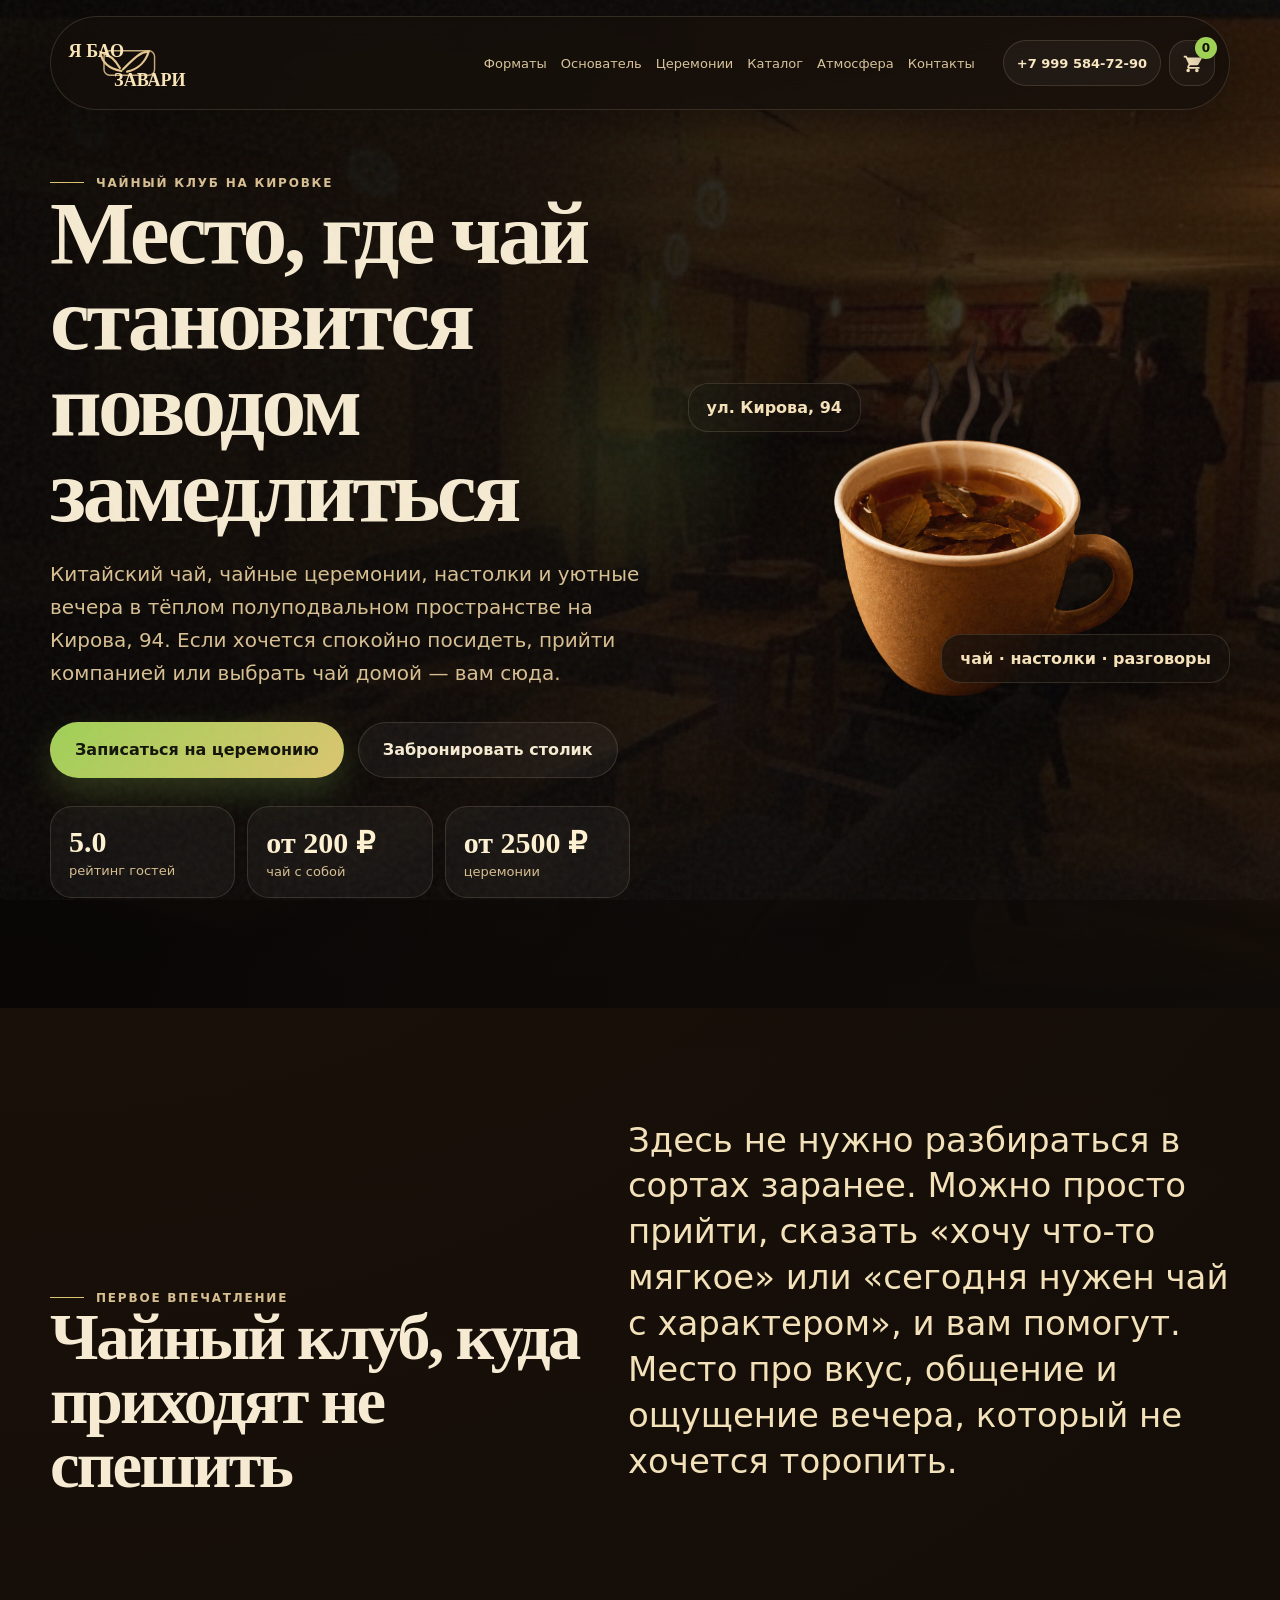
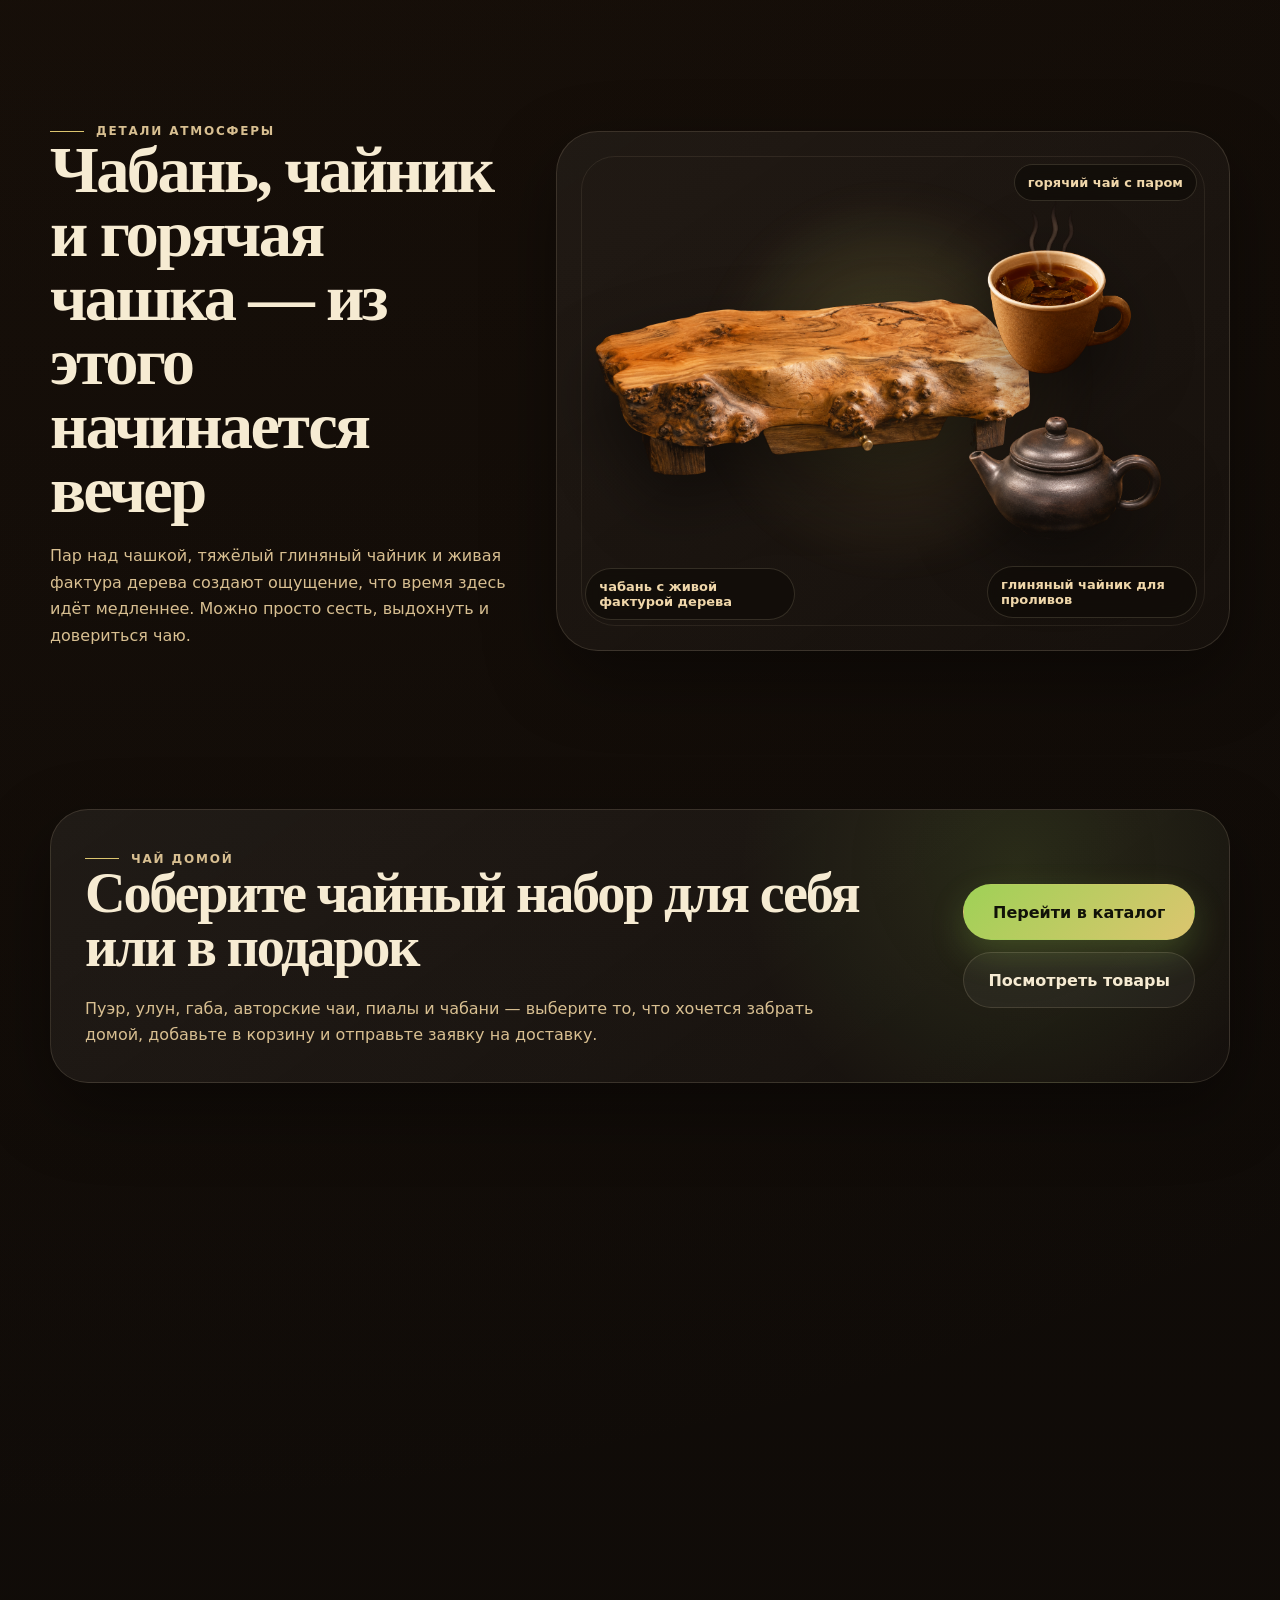
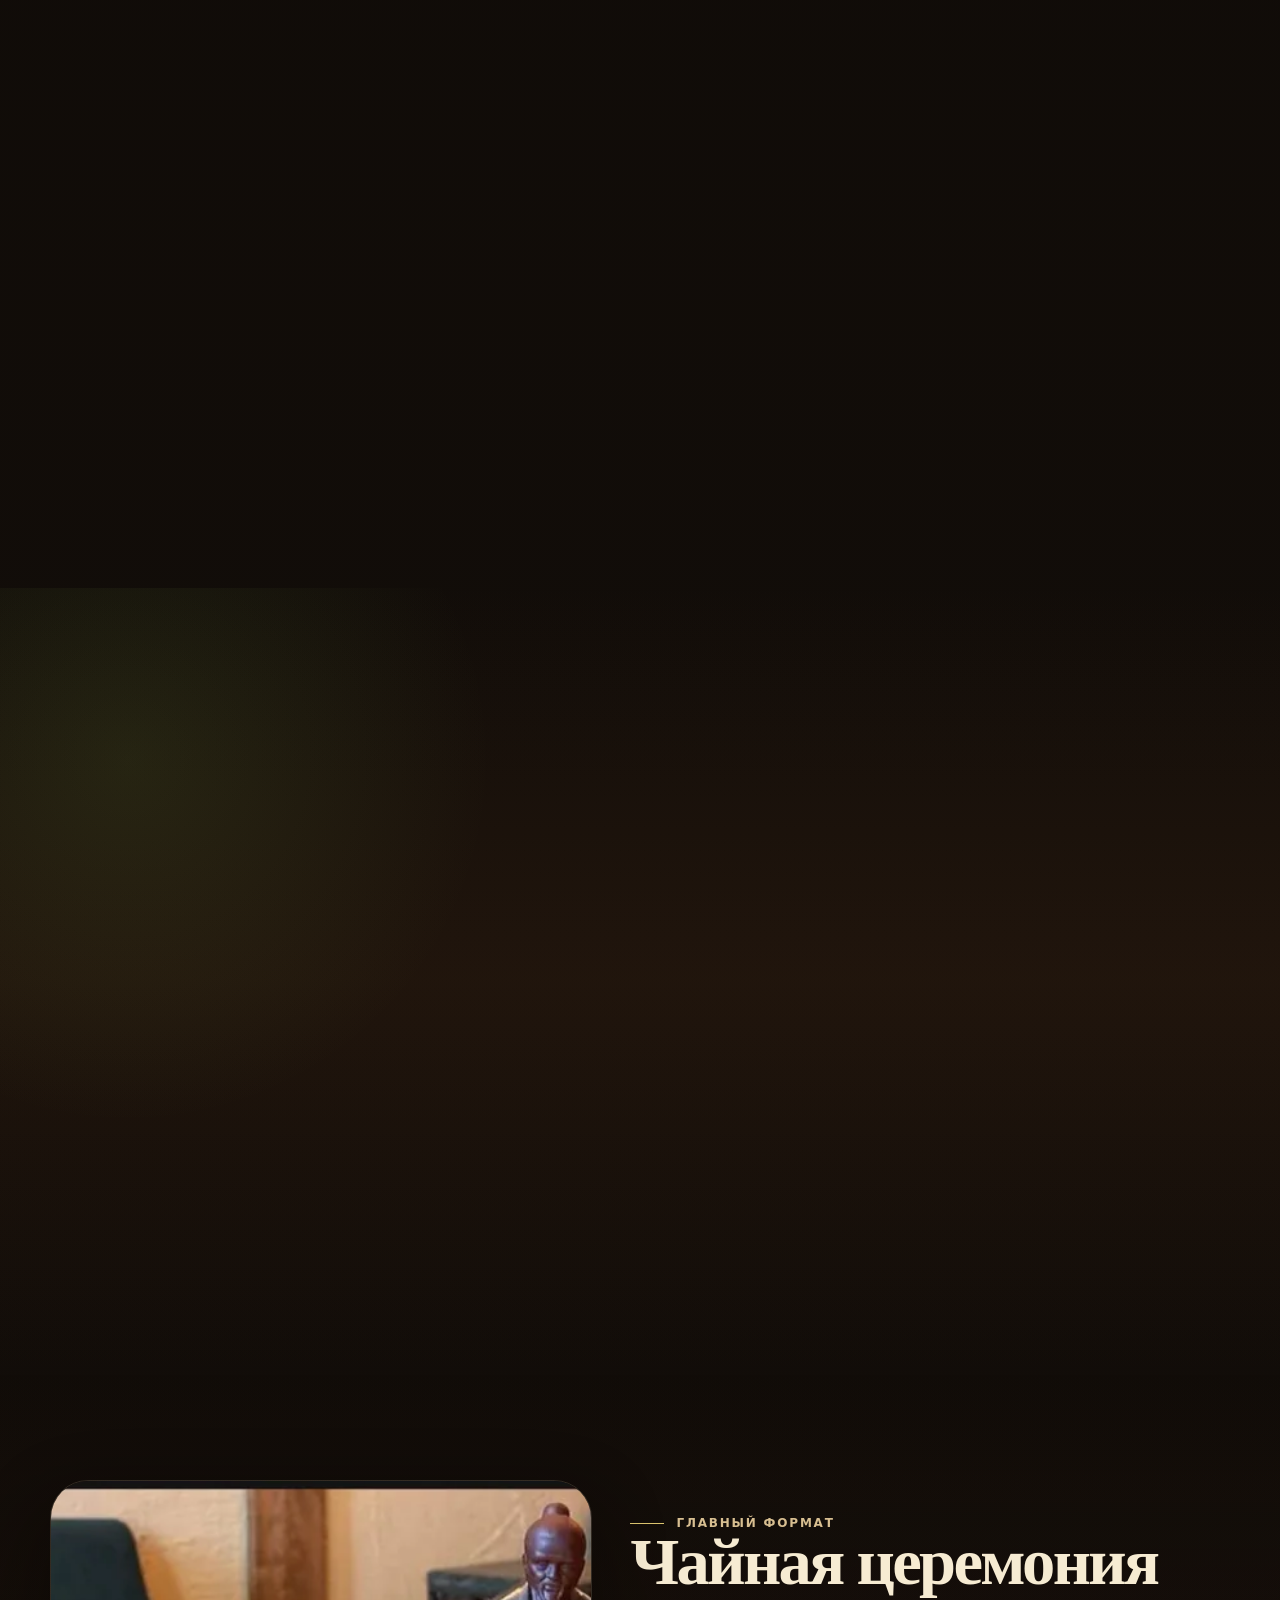
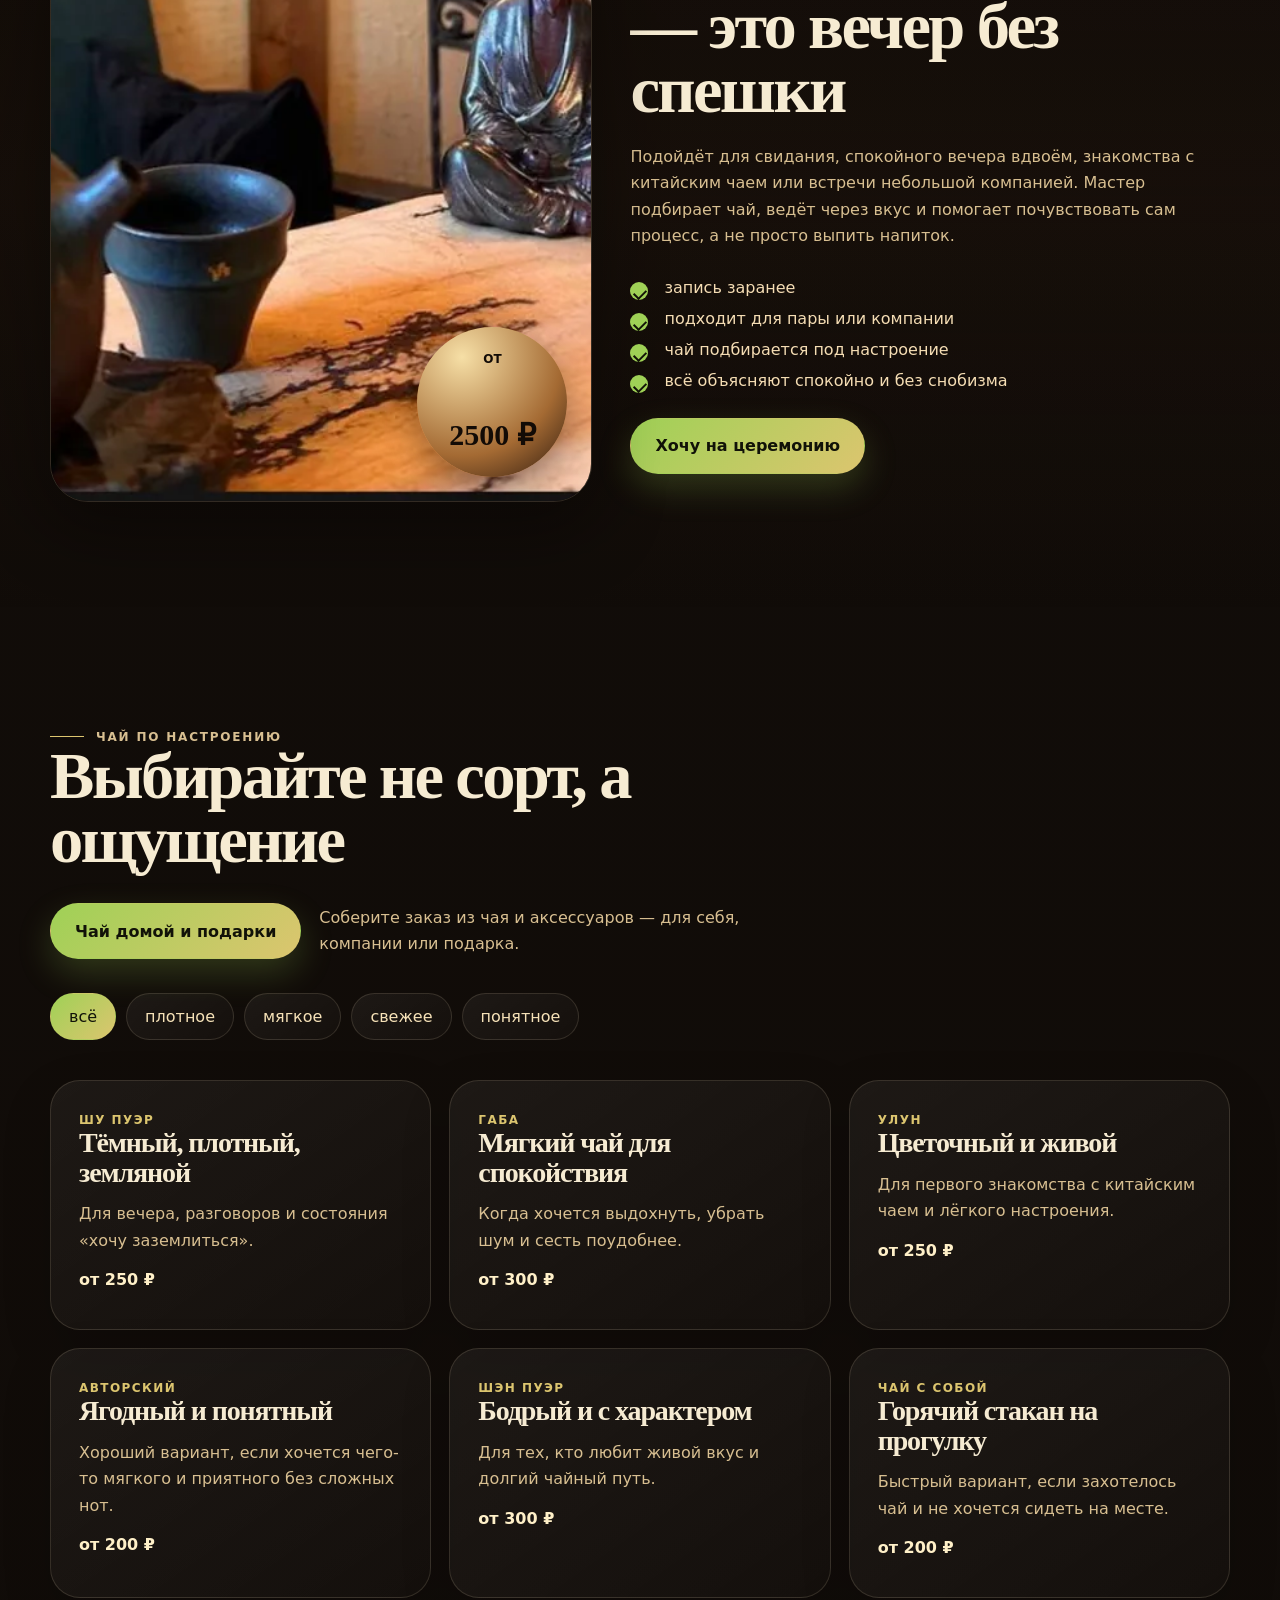
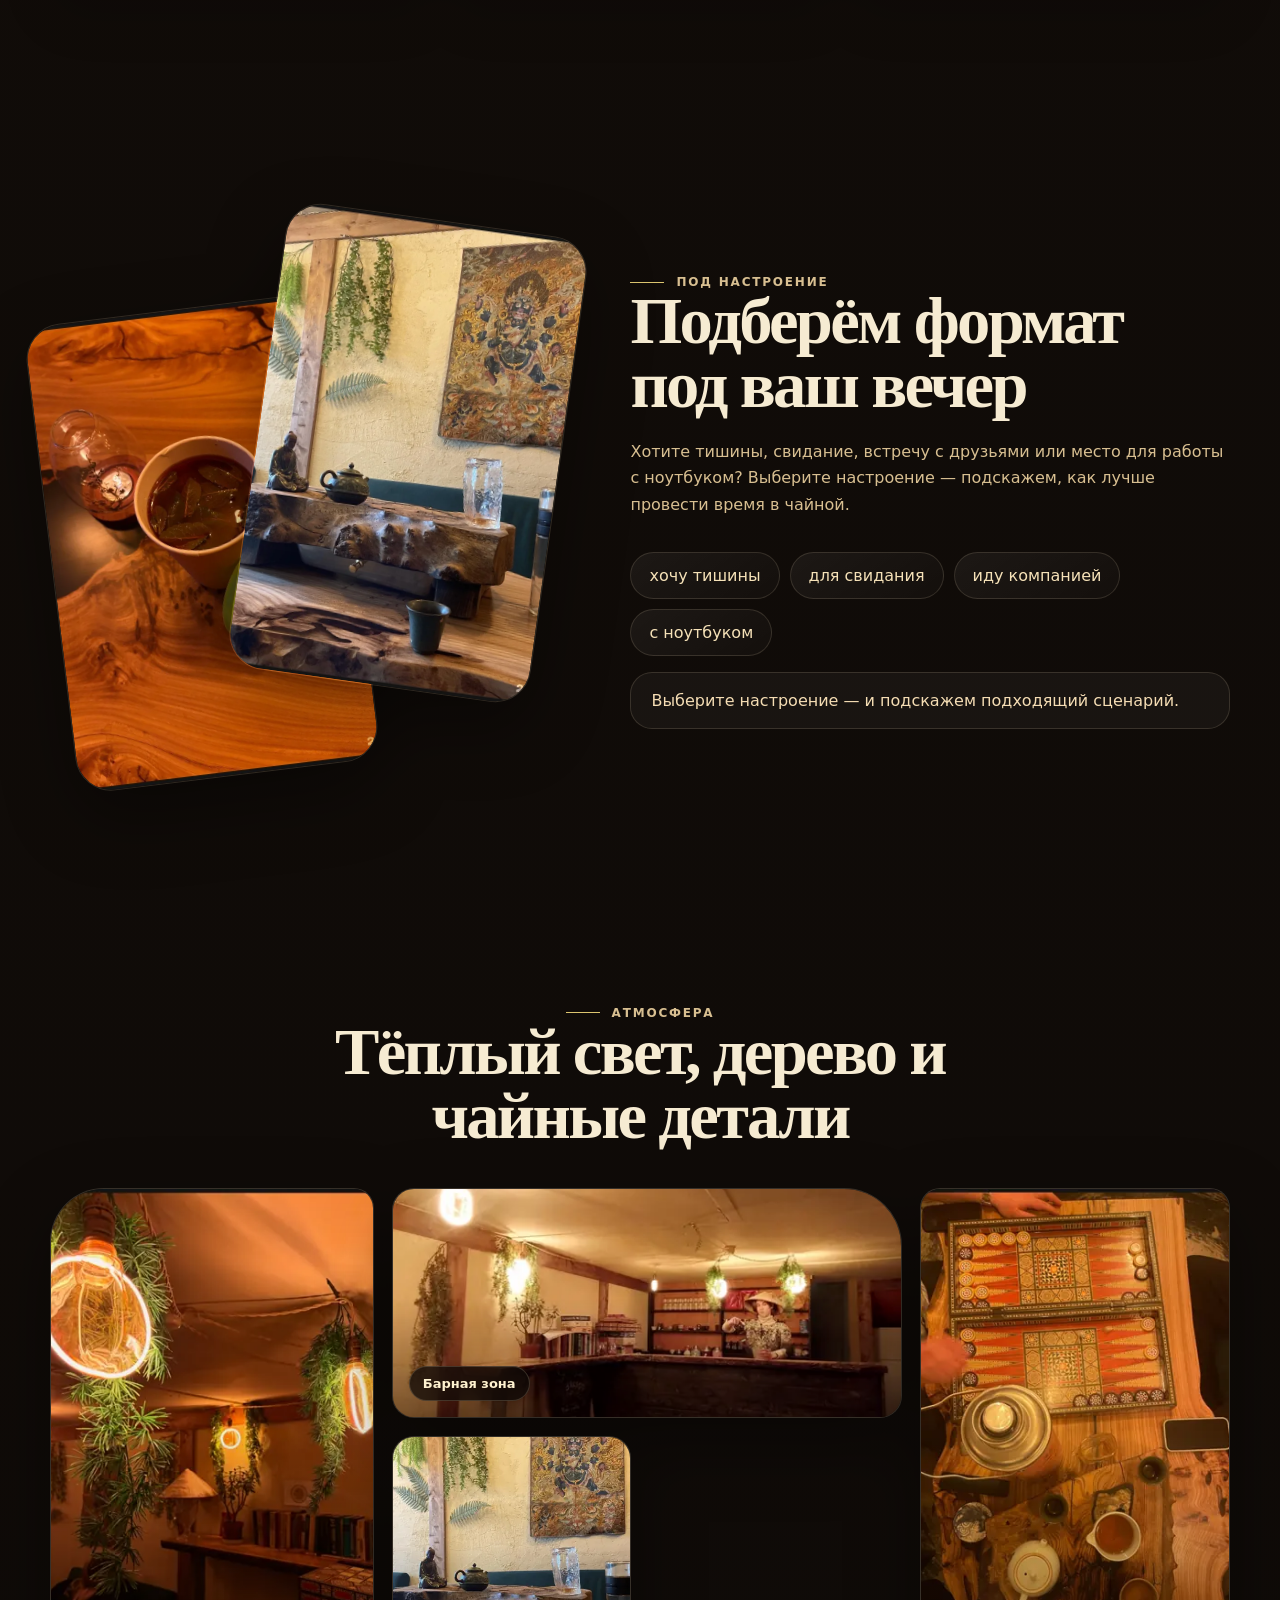
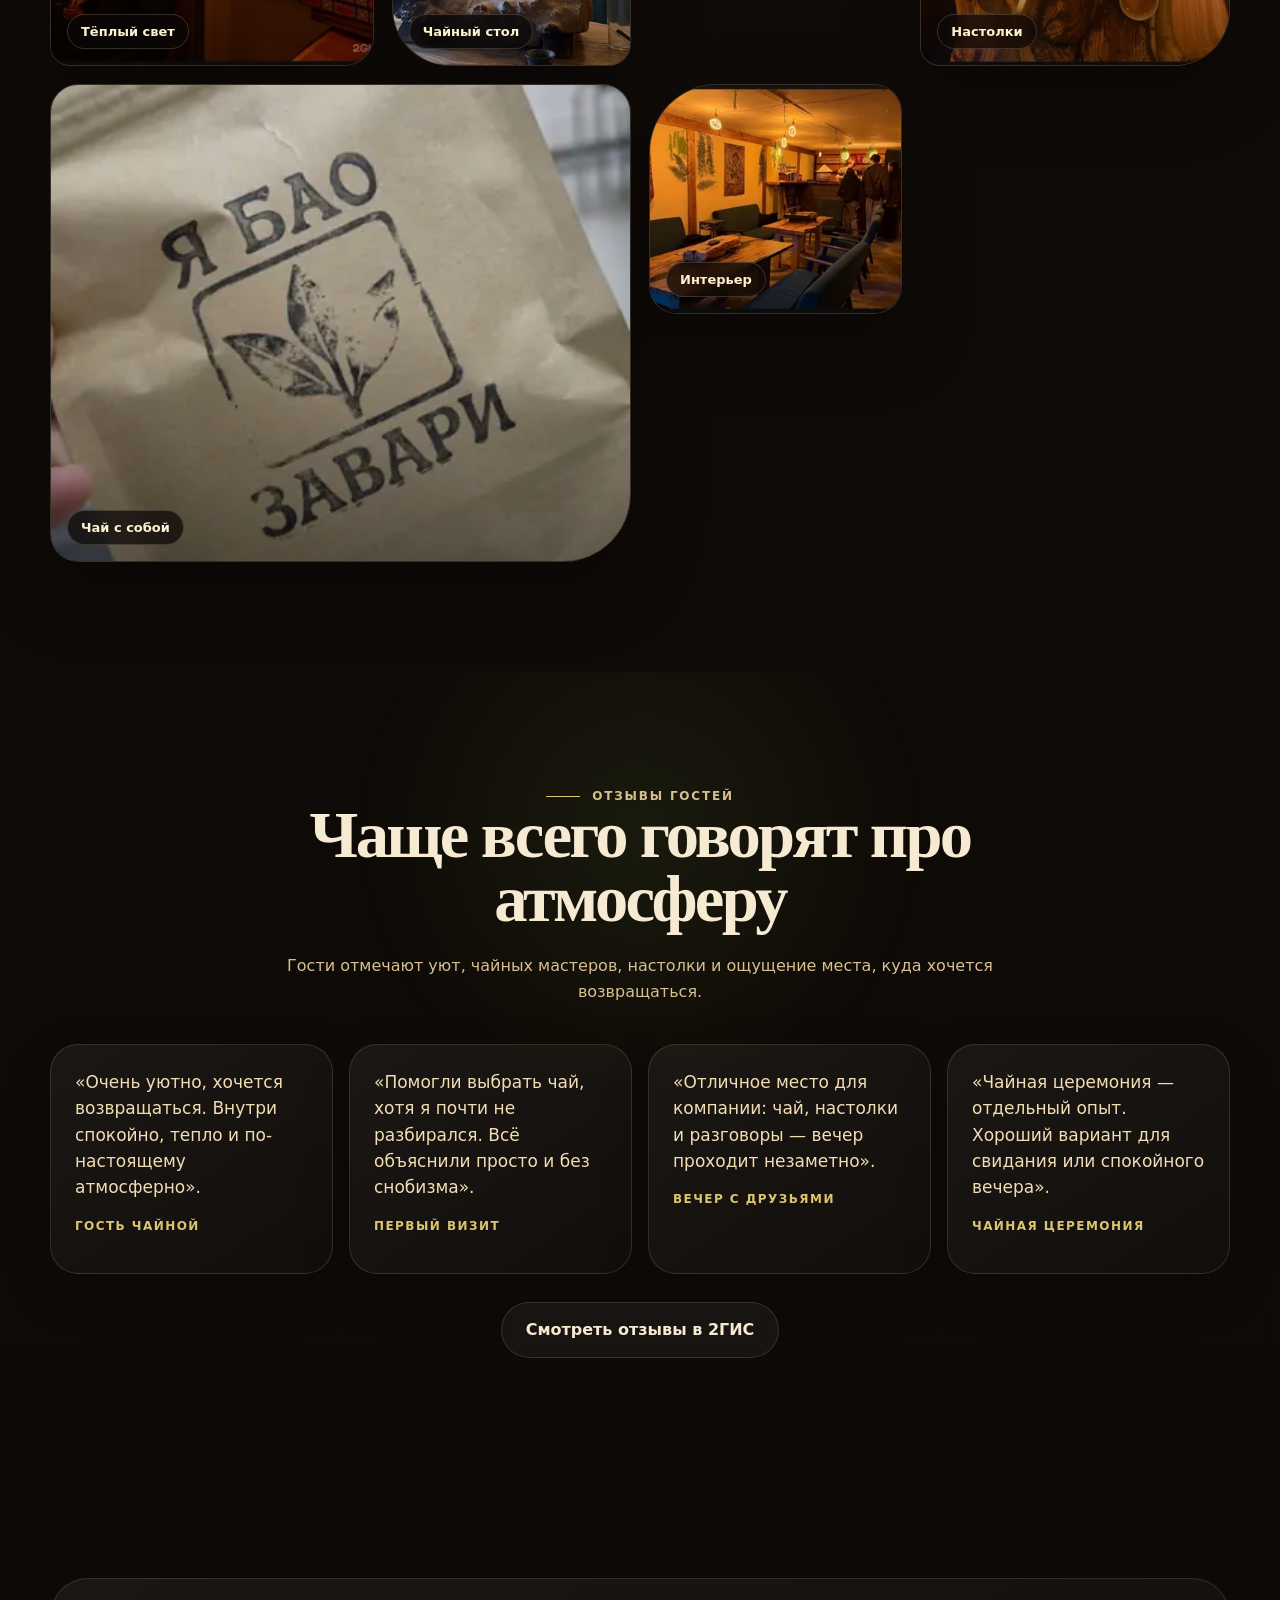
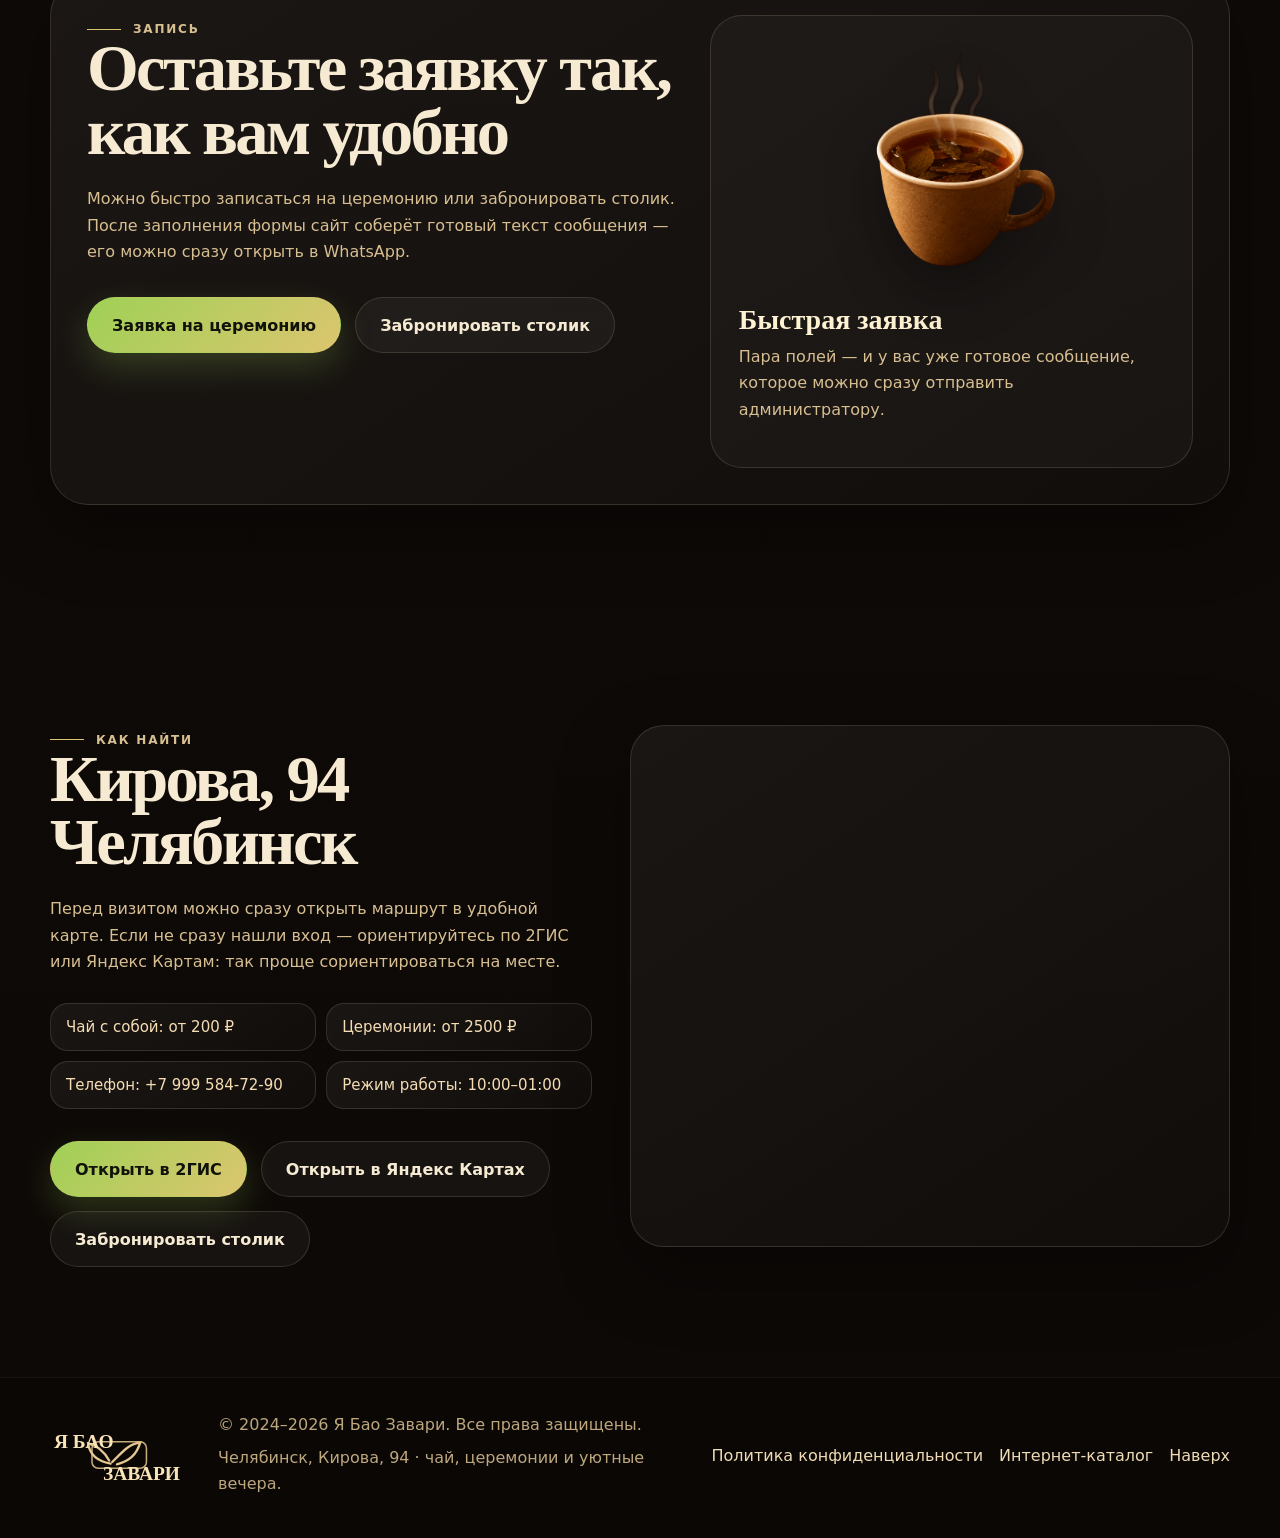
==== commit 0bdb53a5: "V8" ====
--- a/index.html
+++ b/index.html
@@ -33,10 +33,10 @@
         <a class="header-icon header-phone-mobile" href="tel:+79995847290" aria-label="Позвонить">
           <svg viewBox="0 0 24 24" aria-hidden="true"><path d="M6.62 10.79a15.05 15.05 0 0 0 6.59 6.59l2.2-2.2a1 1 0 0 1 1-.24 11.2 11.2 0 0 0 3.52.56 1 1 0 0 1 1 1V20a1 1 0 0 1-1 1A17 17 0 0 1 3 5a1 1 0 0 1 1-1h3.5a1 1 0 0 1 1 1c0 1.22.2 2.41.56 3.52a1 1 0 0 1-.24 1.01l-2.2 2.26Z"/></svg>
         </a>
-        <a class="header-icon header-cart-link" href="catalog.html" aria-label="Перейти в каталог и корзину">
+        <button class="header-icon header-cart-link" type="button" data-cart-open aria-label="Открыть корзину">
           <svg viewBox="0 0 24 24" aria-hidden="true"><path d="M7 18c-1.1 0-1.99.9-1.99 2S5.9 22 7 22s2-.9 2-2-.9-2-2-2Zm10 0c-1.1 0-1.99.9-1.99 2S15.9 22 17 22s2-.9 2-2-.9-2-2-2ZM7.17 14h9.95c.75 0 1.41-.41 1.75-1.03l3.58-6.49A1 1 0 0 0 21.58 5H6.21l-.94-2H2v2h2l3.6 7.59-1.35 2.44A2 2 0 0 0 8 18h12v-2H8l1.17-2Z"/></svg>
           <span data-cart-count>0</span>
-        </a>
+        </button>
         <button class="burger" type="button" aria-label="Открыть меню" aria-expanded="false">
           <span></span><span></span><span></span>
         </button>
@@ -96,21 +96,14 @@
           <h2>Чабань, чайник и горячая чашка — из этого начинается вечер</h2>
           <p>Пар над чашкой, тяжёлый глиняный чайник и живая фактура дерева создают ощущение, что время здесь идёт медленнее. Можно просто сесть, выдохнуть и довериться чаю.</p>
         </div>
-        <div class="objects-stage reveal" aria-label="Чайные предметы">
-          <div class="stage-glow"></div>
-          <div class="obj-card card-chaban">
-            <img class="obj obj-chaban" src="assets/3d/chaban-real.png" alt="Деревянная чабань" />
-            <span>Чабань</span>
-          </div>
-          <div class="obj-card card-mug">
-            <img class="obj obj-mug" src="assets/3d/mug-real.png" alt="Чашка чая" />
-            <span>Чашка с горячим чаем</span>
-          </div>
-          <div class="obj-card card-teapot">
-            <img class="obj obj-teapot" src="assets/3d/teapot-real.png" alt="Глиняный чайник" />
-            <span>Глиняный чайник</span>
-          </div>
-          <div class="stage-quote">Три простые вещи, из которых собирается тёплый чайный вечер.</div>
+        <div class="objects-stage tea-object-board reveal" aria-label="Чайные предметы">
+          <div class="board-light" aria-hidden="true"></div>
+          <img class="board-chaban" src="assets/3d/chaban-real.png" alt="Деревянная чабань" />
+          <img class="board-mug" src="assets/3d/mug-real.png" alt="Чашка горячего чая" />
+          <img class="board-teapot" src="assets/3d/teapot-real.png" alt="Глиняный чайник" />
+          <div class="board-caption board-caption-1">чабань с живой фактурой дерева</div>
+          <div class="board-caption board-caption-2">горячий чай с паром</div>
+          <div class="board-caption board-caption-3">глиняный чайник для проливов</div>
         </div>
       </div>
     </section>
@@ -315,6 +308,27 @@
       </div>
     </section>
   </main>
+
+  <aside class="cart-drawer" data-cart aria-hidden="true">
+    <div class="cart-backdrop" data-cart-close></div>
+    <div class="cart-panel">
+      <button class="modal-close" type="button" data-cart-close aria-label="Закрыть">×</button>
+      <div class="eyebrow"><span></span> доставка</div>
+      <h2>Корзина</h2>
+      <div class="cart-list" data-cart-list></div>
+      <div class="cart-total">Итого: <b data-cart-total>0 ₽</b></div>
+      <form class="form delivery-form" data-delivery-form>
+        <label><span>Имя</span><input name="name" type="text" placeholder="Как к вам обращаться" required /></label>
+        <label><span>Телефон или Telegram</span><input name="contact" type="text" placeholder="+7 или @username" required /></label>
+        <label><span>Адрес доставки</span><input name="address" type="text" placeholder="Улица, дом, квартира" required /></label>
+        <label><span>Комментарий</span><input name="comment" type="text" placeholder="Домофон, время, пожелания" /></label>
+        <label class="consent-check"><input type="checkbox" name="consent" data-consent required /> <span>Согласен на обработку персональных данных и принимаю <a href="privacy.html" target="_blank" rel="noopener">политику конфиденциальности</a>.</span></label>
+        <button class="btn btn-primary" type="submit" disabled>Сформировать заказ</button>
+        <small data-delivery-status>После отправки появится текст заказа для WhatsApp.</small>
+      </form>
+      <a class="cart-catalog-link" href="catalog.html#catalog">Перейти в каталог и выбрать товары</a>
+    </div>
+  </aside>
 
   <footer class="site-footer">
     <div class="container footer-row">
--- a/css/styles.css
+++ b/css/styles.css
@@ -500,3 +500,175 @@
     font-size:clamp(32px,9vw,46px);
   }
 }
+
+
+/* v8 fixes: object boards, catalog cart usability, fixed header spacing */
+.site-header{position:fixed!important;top:16px;left:0;right:0;z-index:1000}
+.header-cart-link{font-family:inherit}
+.cart-catalog-link{
+  display:inline-flex;
+  justify-content:center;
+  align-items:center;
+  min-height:48px;
+  margin-top:12px;
+  padding:0 18px;
+  border-radius:999px;
+  border:1px solid var(--line);
+  color:#f5ddb4;
+  background:rgba(255,255,255,.04);
+  font-weight:900;
+}
+
+/* Main atmosphere objects: calmer, more realistic composition */
+.tea-object-board{
+  min-height:520px;
+  border-radius:42px;
+  overflow:hidden;
+  background:
+    radial-gradient(circle at 48% 42%, rgba(159,209,86,.12), transparent 32%),
+    linear-gradient(145deg, rgba(255,255,255,.052), rgba(255,255,255,.018));
+  border:1px solid rgba(245,224,187,.14);
+  box-shadow:var(--shadow);
+}
+.tea-object-board::before{
+  content:"";
+  position:absolute;
+  inset:24px;
+  border-radius:34px;
+  border:1px solid rgba(245,224,187,.08);
+}
+.board-light{
+  position:absolute;
+  left:50%;
+  top:48%;
+  width:420px;
+  height:420px;
+  border-radius:50%;
+  transform:translate(-50%,-50%);
+  background:radial-gradient(circle,rgba(222,183,102,.18),rgba(222,183,102,0) 66%);
+  filter:blur(10px);
+}
+.board-chaban,
+.board-mug,
+.board-teapot{
+  position:absolute;
+  z-index:2;
+  filter:drop-shadow(0 30px 34px rgba(0,0,0,.46));
+  transition:transform .35s ease;
+}
+.board-chaban{
+  width:66%;
+  left:5%;
+  bottom:8%;
+}
+.board-mug{
+  width:30%;
+  right:12%;
+  top:12%;
+  animation:softFloat 5.2s ease-in-out infinite;
+}
+.board-teapot{
+  width:33%;
+  right:9%;
+  bottom:12%;
+}
+.tea-object-board:hover .board-chaban{transform:translateY(-4px)}
+.tea-object-board:hover .board-teapot{transform:translateY(-3px) rotate(-1deg)}
+.board-caption{
+  position:absolute;
+  z-index:3;
+  max-width:210px;
+  padding:10px 13px;
+  border-radius:999px;
+  border:1px solid rgba(245,224,187,.15);
+  background:rgba(17,12,9,.76);
+  color:#f0d7aa;
+  font-size:13px;
+  font-weight:800;
+  backdrop-filter:blur(10px);
+}
+.board-caption-1{left:28px;bottom:30px}
+.board-caption-2{right:32px;top:32px}
+.board-caption-3{right:32px;bottom:32px}
+@keyframes softFloat{50%{transform:translateY(-10px)}}
+
+/* Catalog hero: compact composition that does not fight the text */
+.catalog-hero{
+  padding-top:calc(var(--header-h) + 112px)!important;
+}
+.catalog-object-board{
+  min-height:430px;
+  border-radius:40px;
+  overflow:hidden;
+  border:1px solid rgba(245,224,187,.14);
+  background:
+    radial-gradient(circle at 52% 38%, rgba(159,209,86,.14), transparent 30%),
+    linear-gradient(145deg, rgba(255,255,255,.055), rgba(255,255,255,.018));
+  box-shadow:var(--shadow);
+}
+.catalog-board-light{
+  position:absolute;
+  left:50%;
+  top:50%;
+  width:360px;
+  height:360px;
+  border-radius:50%;
+  transform:translate(-50%,-50%);
+  background:radial-gradient(circle,rgba(222,183,102,.17),rgba(222,183,102,0) 66%);
+  filter:blur(10px);
+}
+.catalog-board-chaban,
+.catalog-board-mug,
+.catalog-board-teapot{
+  position:absolute;
+  z-index:2;
+  filter:drop-shadow(0 30px 34px rgba(0,0,0,.46));
+}
+.catalog-board-chaban{width:64%;left:5%;bottom:7%}
+.catalog-board-mug{width:28%;right:12%;top:10%;animation:softFloat 5.2s ease-in-out infinite}
+.catalog-board-teapot{width:32%;right:10%;bottom:10%}
+.catalog-board-note{
+  position:absolute;
+  left:24px;
+  top:24px;
+  z-index:3;
+  padding:10px 14px;
+  border-radius:999px;
+  background:rgba(17,12,9,.76);
+  border:1px solid rgba(245,224,187,.15);
+  color:#f3ddb4;
+  font-size:13px;
+  font-weight:900;
+}
+
+/* Make old catalog/object cards inert if cached markup appears */
+.catalog-card,.obj-card{box-shadow:none}
+
+/* Better product and cart feedback */
+.product-card .btn[data-add-cart]{position:relative}
+.product-card .btn[data-add-cart].is-added{background:linear-gradient(135deg,#b5dd72,#e6d98b)}
+
+@media (max-width:820px){
+  .site-header{top:10px}
+  .catalog-hero{padding-top:132px!important}
+}
+@media (max-width:560px){
+  .catalog-hero{padding-top:128px!important}
+  .tea-object-board{min-height:390px;border-radius:30px}
+  .tea-object-board::before{inset:14px;border-radius:24px}
+  .board-light{width:280px;height:280px}
+  .board-chaban{width:76%;left:3%;bottom:10%}
+  .board-mug{width:35%;right:6%;top:10%}
+  .board-teapot{width:38%;right:6%;bottom:14%}
+  .board-caption{font-size:11px;line-height:1.2;max-width:150px;padding:8px 10px}
+  .board-caption-1{left:18px;bottom:20px}
+  .board-caption-2{right:16px;top:18px}
+  .board-caption-3{right:16px;bottom:20px}
+
+  .catalog-object-board{min-height:330px;border-radius:30px}
+  .catalog-board-light{width:260px;height:260px}
+  .catalog-board-chaban{width:78%;left:2%;bottom:8%}
+  .catalog-board-mug{width:36%;right:6%;top:8%}
+  .catalog-board-teapot{width:39%;right:6%;bottom:10%}
+  .catalog-board-note{left:16px;top:16px;font-size:11px;max-width:210px}
+}
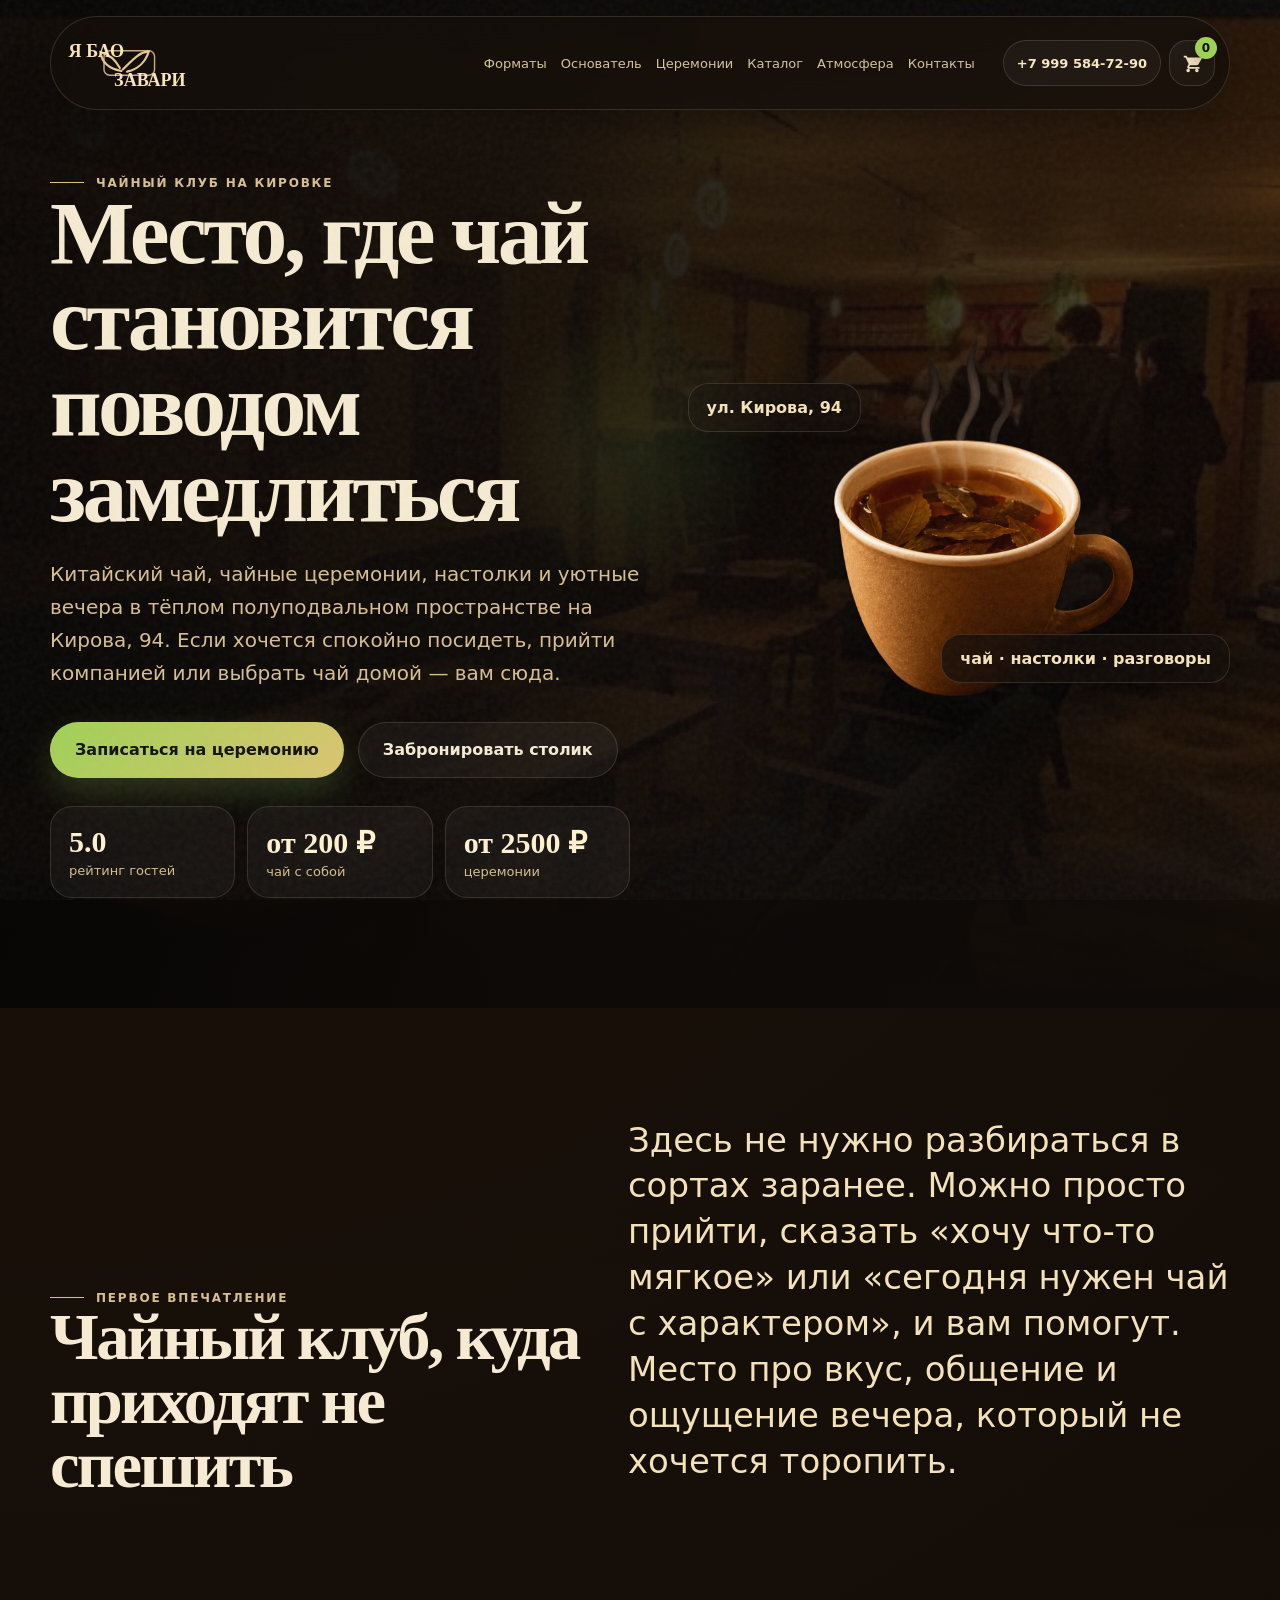
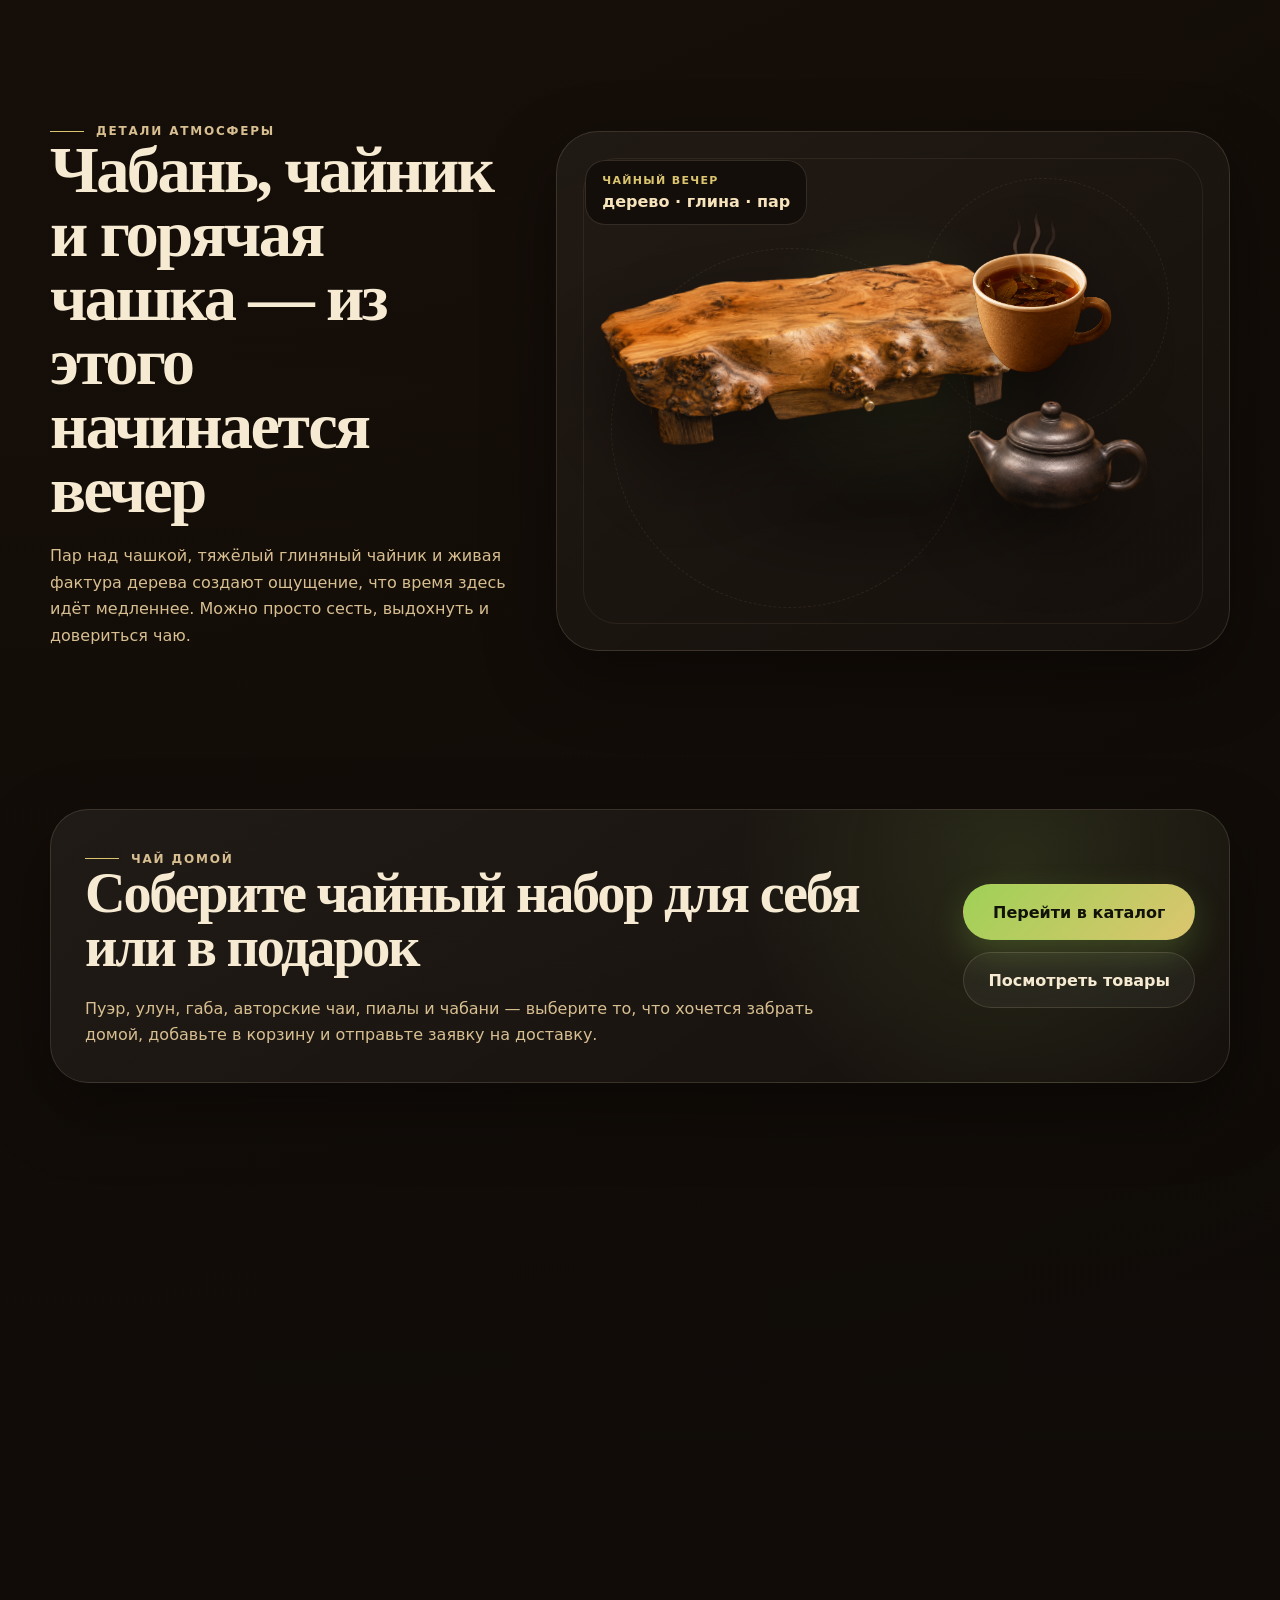
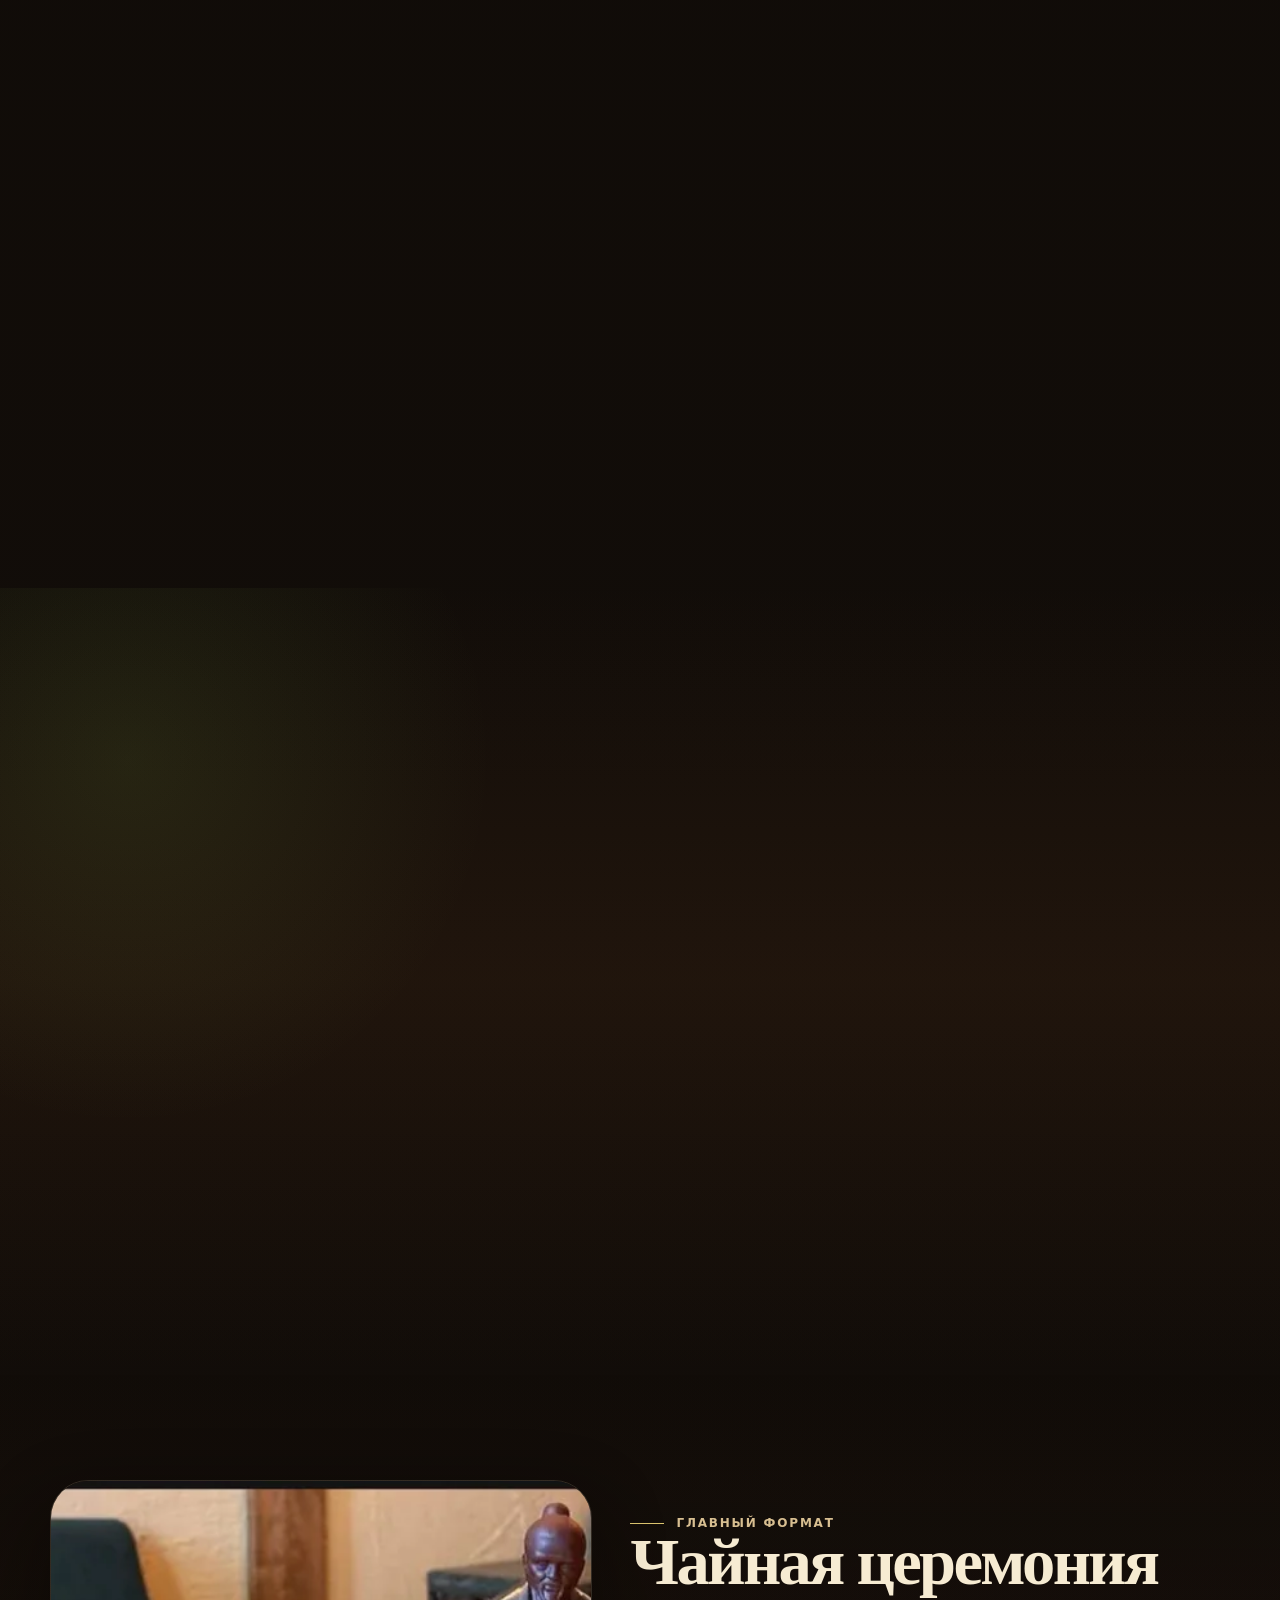
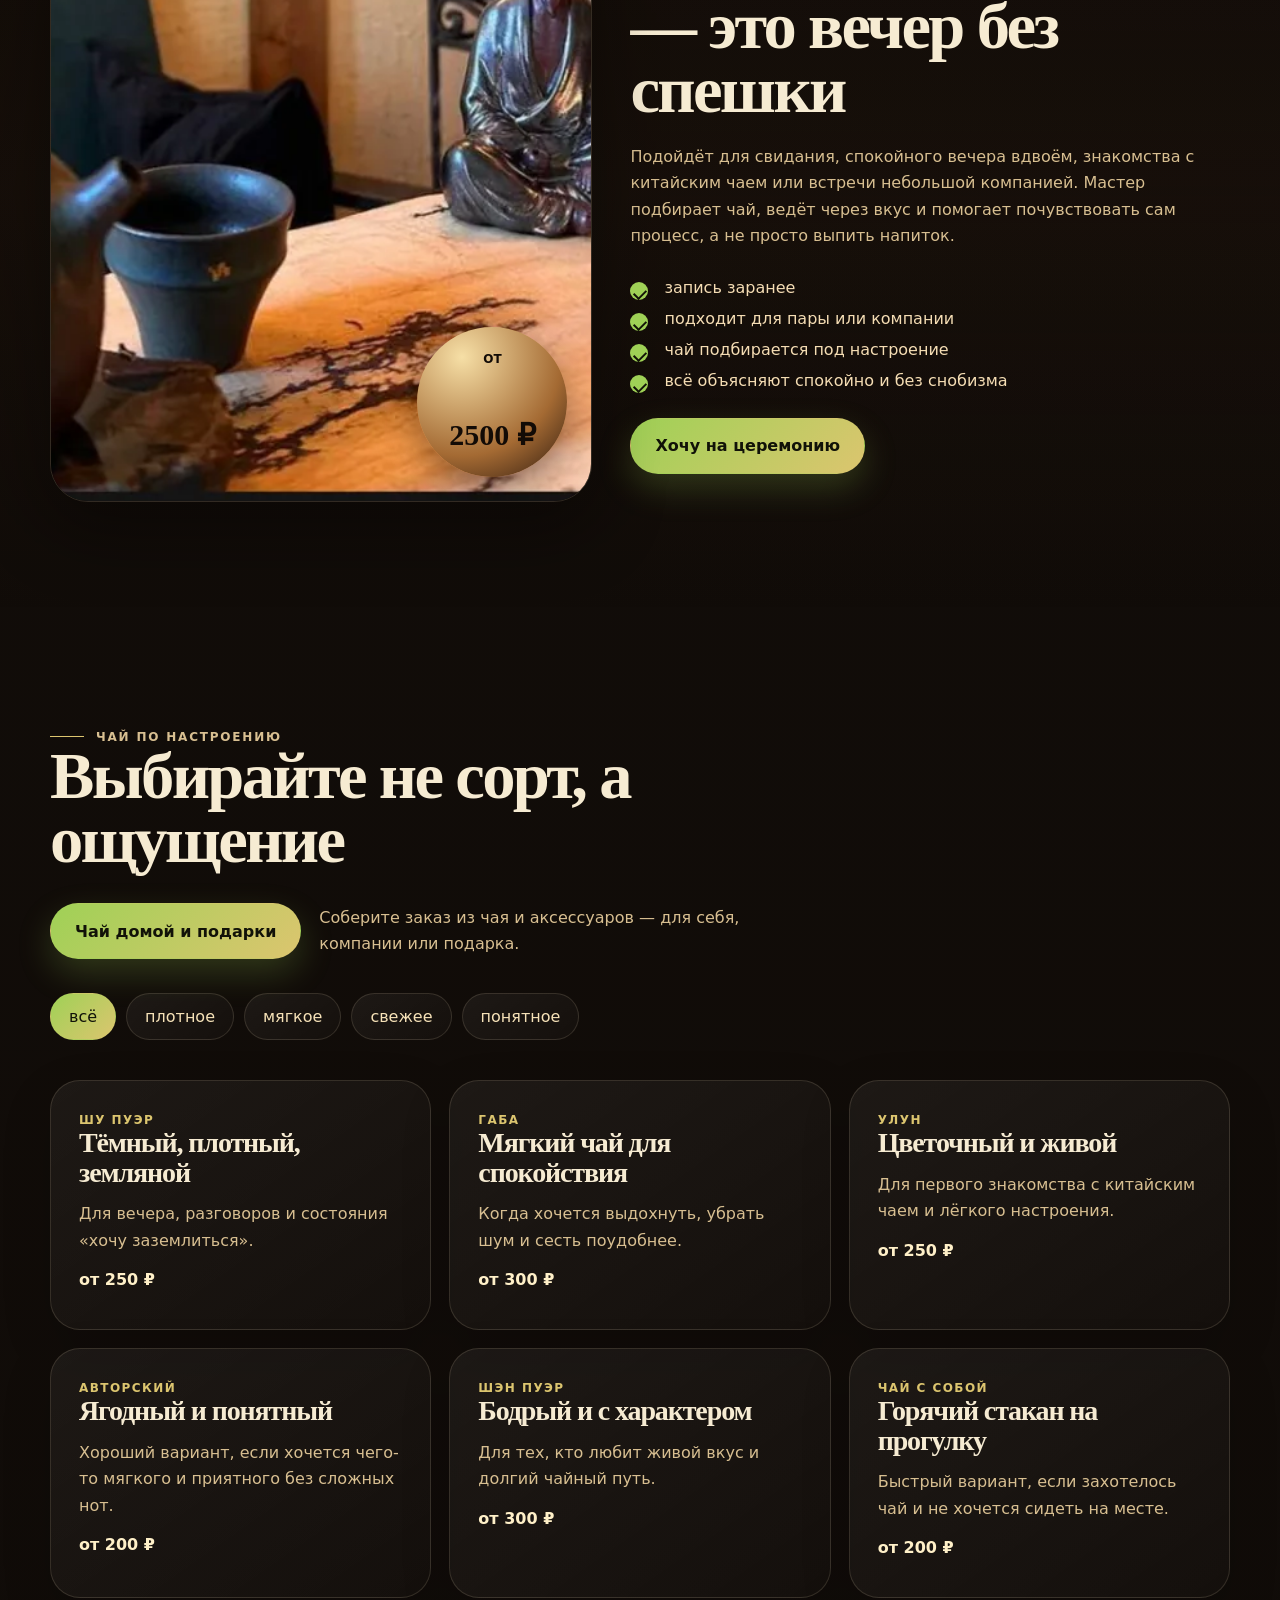
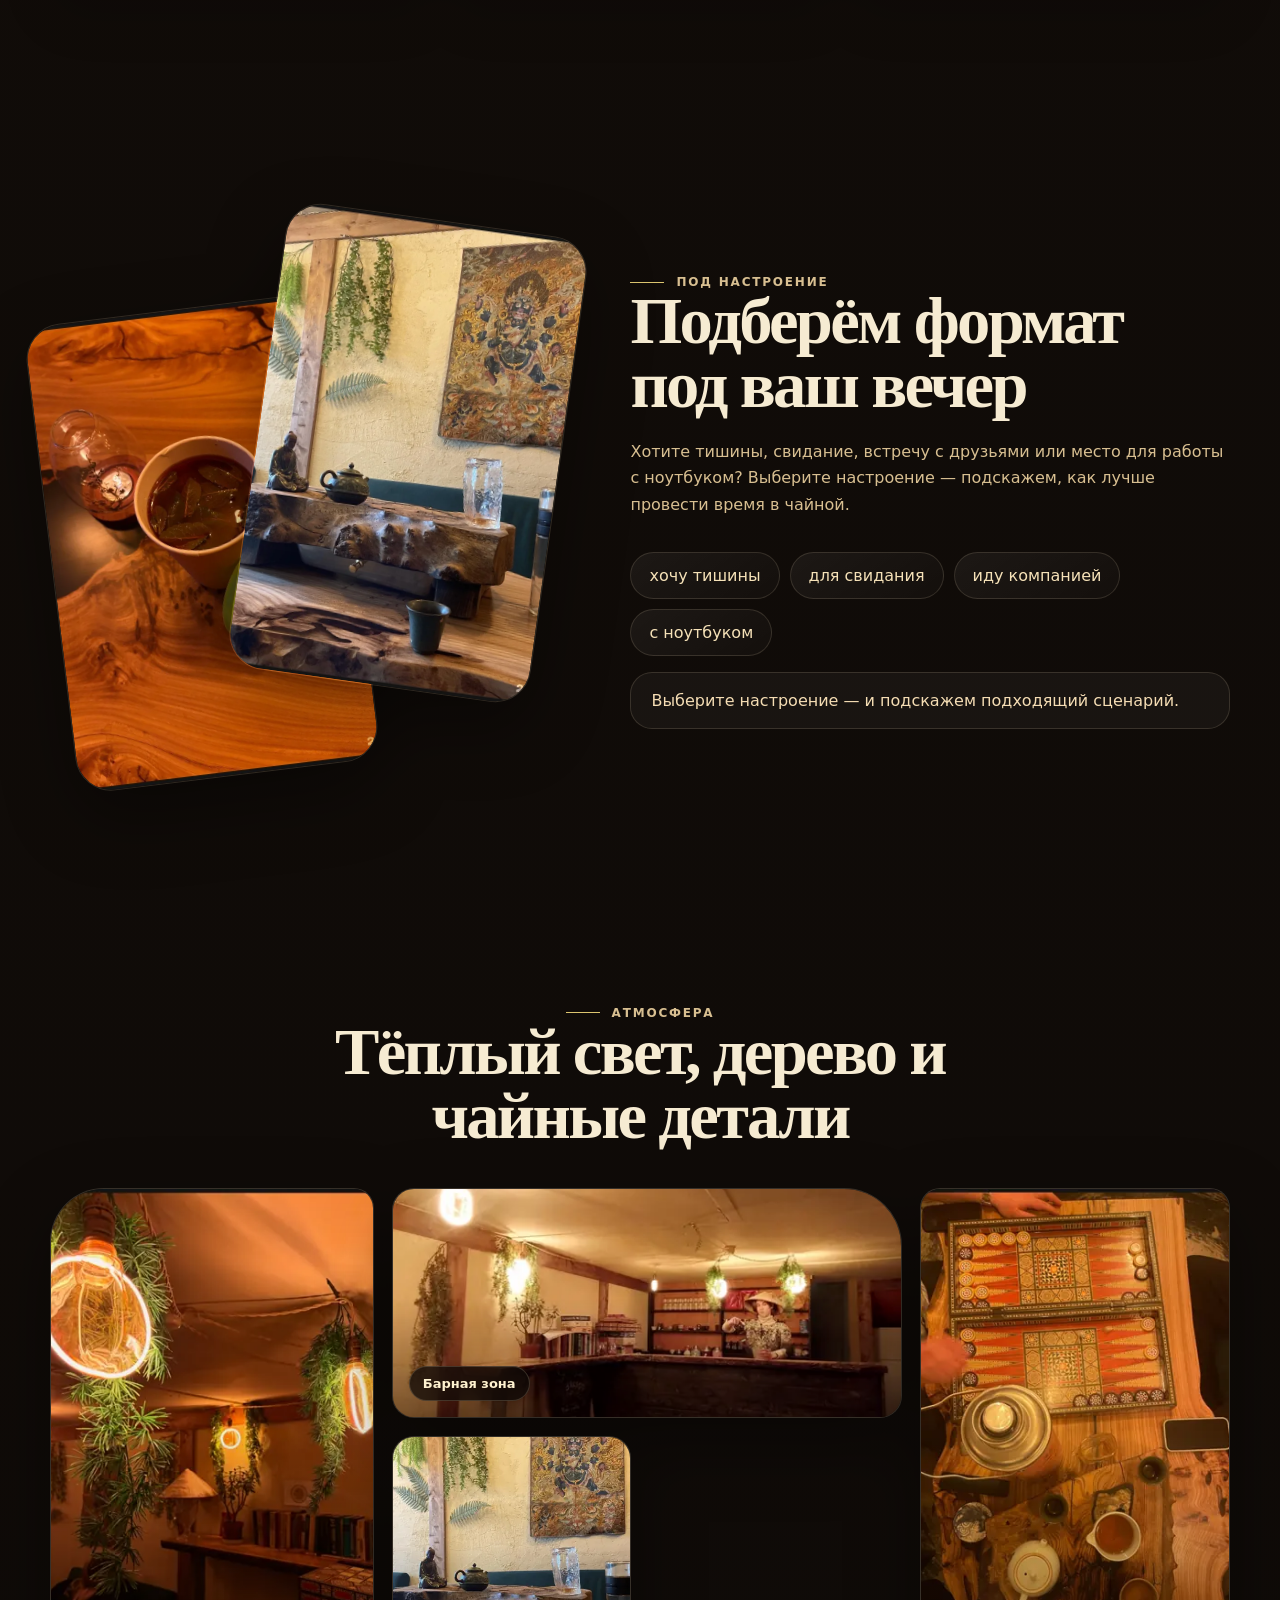
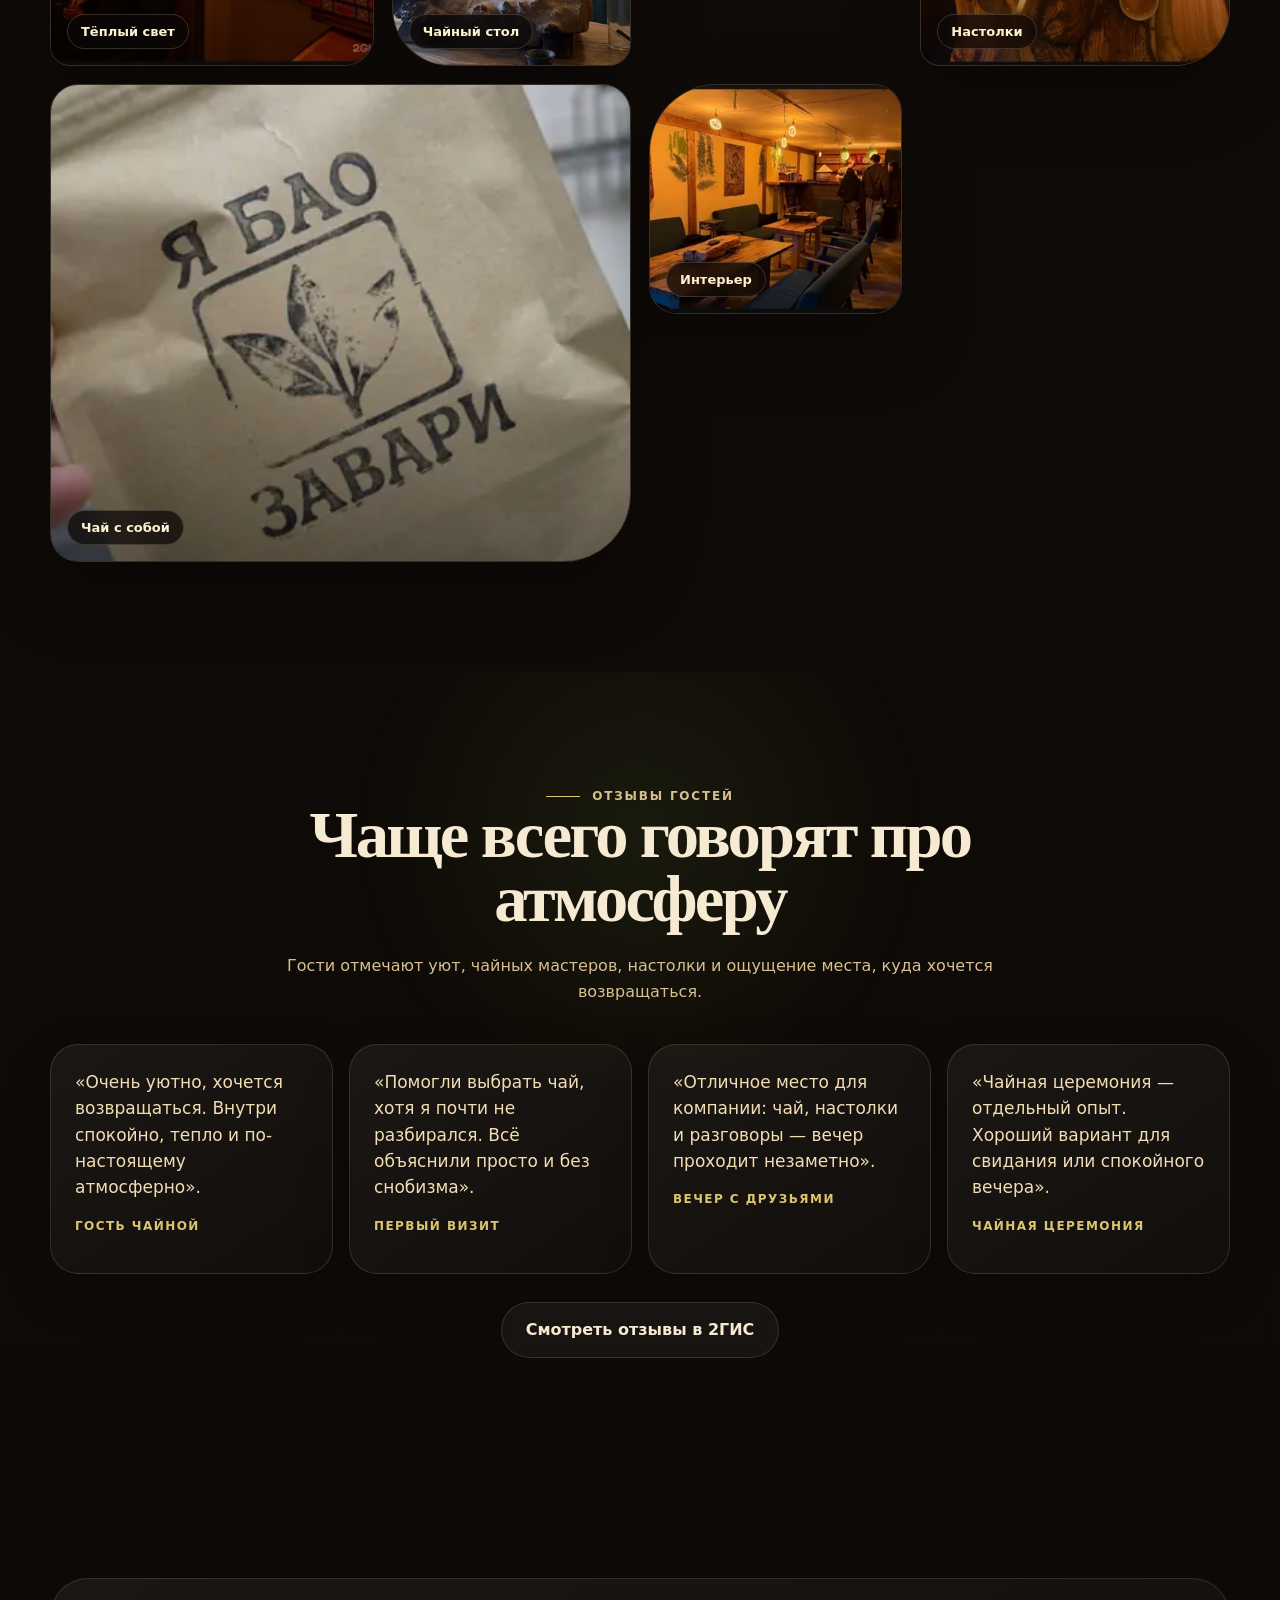
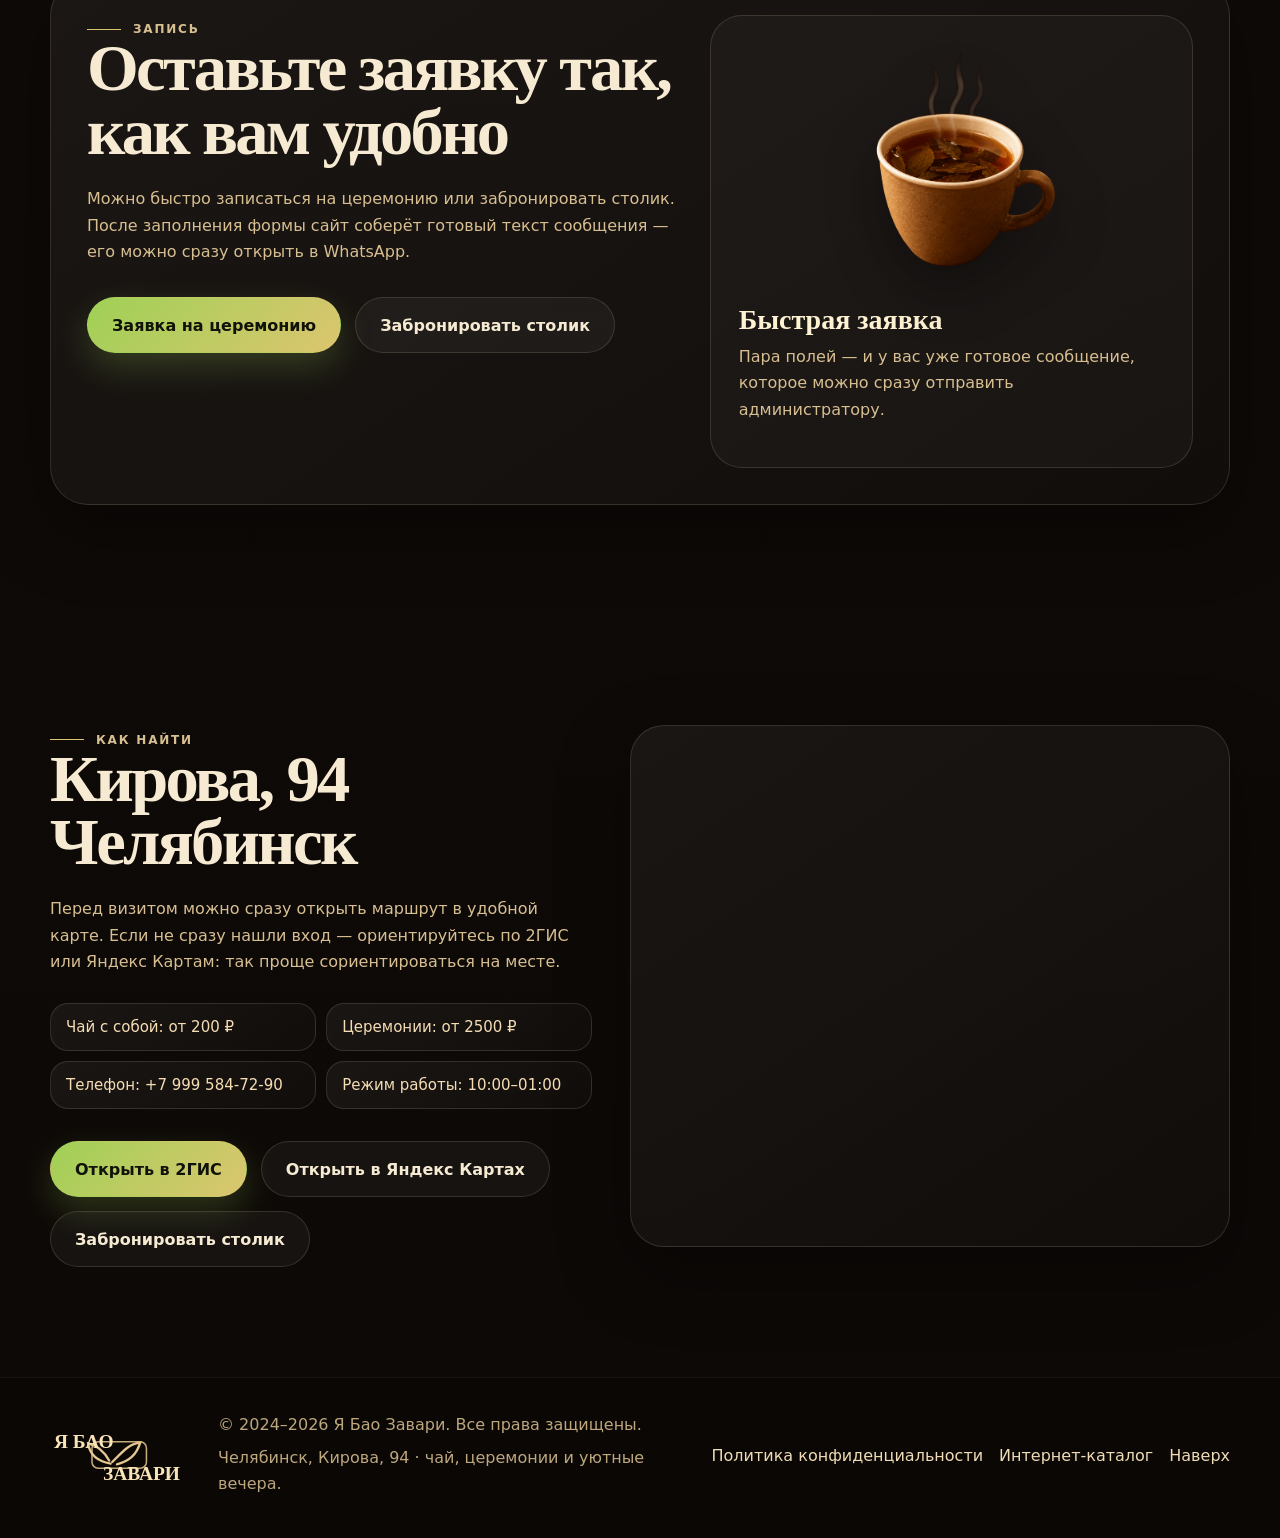
==== commit 471f1cc7: "V8" ====
--- a/index.html
+++ b/index.html
@@ -96,14 +96,17 @@
           <h2>Чабань, чайник и горячая чашка — из этого начинается вечер</h2>
           <p>Пар над чашкой, тяжёлый глиняный чайник и живая фактура дерева создают ощущение, что время здесь идёт медленнее. Можно просто сесть, выдохнуть и довериться чаю.</p>
         </div>
-        <div class="objects-stage tea-object-board reveal" aria-label="Чайные предметы">
-          <div class="board-light" aria-hidden="true"></div>
-          <img class="board-chaban" src="assets/3d/chaban-real.png" alt="Деревянная чабань" />
-          <img class="board-mug" src="assets/3d/mug-real.png" alt="Чашка горячего чая" />
-          <img class="board-teapot" src="assets/3d/teapot-real.png" alt="Глиняный чайник" />
-          <div class="board-caption board-caption-1">чабань с живой фактурой дерева</div>
-          <div class="board-caption board-caption-2">горячий чай с паром</div>
-          <div class="board-caption board-caption-3">глиняный чайник для проливов</div>
+        <div class="objects-stage tea-still-life reveal" aria-label="Чайные предметы">
+          <div class="still-bg-orbit orbit-one" aria-hidden="true"></div>
+          <div class="still-bg-orbit orbit-two" aria-hidden="true"></div>
+          <div class="still-plate" aria-hidden="true"></div>
+          <img class="still-chaban" src="assets/3d/chaban-real.png" alt="Деревянная чабань" />
+          <img class="still-teapot" src="assets/3d/teapot-real.png" alt="Глиняный чайник" />
+          <img class="still-mug" src="assets/3d/mug-real.png" alt="Чашка горячего чая" />
+          <div class="still-note">
+            <span>чайный вечер</span>
+            <b>дерево · глина · пар</b>
+          </div>
         </div>
       </div>
     </section>
--- a/css/styles.css
+++ b/css/styles.css
@@ -672,3 +672,167 @@
   .catalog-board-teapot{width:39%;right:6%;bottom:10%}
   .catalog-board-note{left:16px;top:16px;font-size:11px;max-width:210px}
 }
+
+/* v9 final: calmer object blocks + reliable catalog UX */
+.tea-still-life{
+  min-height:520px;
+  border-radius:42px;
+  overflow:hidden;
+  border:1px solid rgba(245,224,187,.14);
+  background:
+    radial-gradient(circle at 50% 44%,rgba(159,209,86,.13),transparent 34%),
+    linear-gradient(145deg,rgba(255,255,255,.052),rgba(255,255,255,.018));
+  box-shadow:var(--shadow);
+}
+.tea-still-life::before{
+  content:"";
+  position:absolute;
+  inset:26px;
+  border-radius:34px;
+  border:1px solid rgba(245,224,187,.07);
+}
+.still-bg-orbit{
+  position:absolute;
+  border-radius:50%;
+  border:1px dashed rgba(245,224,187,.08);
+  pointer-events:none;
+}
+.still-bg-orbit.orbit-one{width:360px;height:360px;left:8%;bottom:8%}
+.still-bg-orbit.orbit-two{width:250px;height:250px;right:9%;top:9%}
+.still-plate{
+  position:absolute;
+  left:50%;
+  bottom:13%;
+  width:68%;
+  height:34%;
+  transform:translateX(-50%) rotate(-4deg);
+  border-radius:50%;
+  background:radial-gradient(ellipse at center,rgba(0,0,0,.32),rgba(0,0,0,0) 68%);
+  filter:blur(12px);
+}
+.still-chaban,.still-mug,.still-teapot{
+  position:absolute;
+  z-index:2;
+  filter:drop-shadow(0 34px 34px rgba(0,0,0,.46));
+}
+.still-chaban{width:64%;left:6%;bottom:16%;transform:rotate(-3deg)}
+.still-teapot{width:31%;right:11%;bottom:17%;transform:rotate(2deg)}
+.still-mug{width:29%;right:15%;top:13%;animation:softFloat 5.3s ease-in-out infinite}
+.still-note{
+  position:absolute;
+  left:28px;
+  top:28px;
+  z-index:3;
+  max-width:260px;
+  padding:13px 16px;
+  border-radius:20px;
+  border:1px solid rgba(245,224,187,.14);
+  background:rgba(17,12,9,.74);
+  backdrop-filter:blur(10px);
+}
+.still-note span{
+  display:block;
+  color:var(--accent-2);
+  font-size:11px;
+  font-weight:900;
+  letter-spacing:.12em;
+  text-transform:uppercase;
+}
+.still-note b{
+  display:block;
+  margin-top:5px;
+  color:#f7e4bc;
+  font-size:16px;
+}
+@keyframes softFloat{50%{transform:translateY(-10px)}}
+
+.catalog-choice-board{
+  min-height:430px;
+  display:grid;
+  grid-template-columns:1fr 1fr;
+  gap:14px;
+}
+.choice-card{
+  position:relative;
+  min-height:200px;
+  padding:20px;
+  border-radius:30px;
+  border:1px solid rgba(245,224,187,.14);
+  background:
+    radial-gradient(circle at 75% 20%,rgba(159,209,86,.11),transparent 34%),
+    linear-gradient(145deg,rgba(255,255,255,.055),rgba(255,255,255,.02));
+  color:var(--text);
+  text-align:left;
+  overflow:hidden;
+  cursor:pointer;
+  box-shadow:0 18px 50px rgba(0,0,0,.18);
+  transition:.25s ease;
+}
+.choice-card:hover{transform:translateY(-3px);border-color:rgba(159,209,86,.34)}
+.choice-card img{
+  position:absolute;
+  right:8px;
+  bottom:0;
+  width:44%;
+  max-height:150px;
+  object-fit:contain;
+  filter:drop-shadow(0 24px 28px rgba(0,0,0,.44));
+}
+.choice-card span{
+  display:block;
+  position:relative;
+  z-index:2;
+  color:#fff1ce;
+  font-family:Georgia,serif;
+  font-size:28px;
+  font-weight:700;
+}
+.choice-card p{
+  position:relative;
+  z-index:2;
+  max-width:64%;
+  margin:12px 0 0;
+  line-height:1.45;
+  color:#d9c094;
+  font-size:15px;
+}
+.choice-set{grid-column:1 / -1;min-height:170px}
+.choice-set img{width:42%;right:1%;bottom:-8%}
+.choice-set p{max-width:48%}
+.choice-card.is-active,
+.catalog-filters button.active{border-color:rgba(159,209,86,.42)}
+
+.product-card .btn.is-added{background:linear-gradient(135deg,#b5dd72,#e6d98b)}
+.cart-catalog-link{
+  display:inline-flex;
+  justify-content:center;
+  align-items:center;
+  min-height:48px;
+  margin-top:12px;
+  padding:0 18px;
+  border-radius:999px;
+  border:1px solid var(--line);
+  color:#f5ddb4;
+  background:rgba(255,255,255,.04);
+  font-weight:900;
+}
+.board-caption,.catalog-board-note{display:none!important}
+
+@media (max-width:560px){
+  .tea-still-life{min-height:380px;border-radius:30px}
+  .tea-still-life::before{inset:14px;border-radius:24px}
+  .still-bg-orbit.orbit-one{width:250px;height:250px;left:-10%;bottom:6%}
+  .still-bg-orbit.orbit-two{width:185px;height:185px;right:-4%;top:7%}
+  .still-note{left:16px;top:16px;max-width:190px;padding:10px 12px;border-radius:16px}
+  .still-note b{font-size:13px}
+  .still-chaban{width:75%;left:3%;bottom:18%}
+  .still-teapot{width:38%;right:5%;bottom:18%}
+  .still-mug{width:35%;right:8%;top:12%}
+
+  .catalog-choice-board{min-height:auto;grid-template-columns:1fr;gap:12px}
+  .choice-card,.choice-set{grid-column:auto;min-height:168px;border-radius:24px;padding:18px}
+  .choice-card img{width:38%;max-height:124px}
+  .choice-card span{font-size:25px}
+  .choice-card p{font-size:14px;max-width:62%}
+  .choice-set img{width:48%;right:-4%;bottom:-5%}
+}
